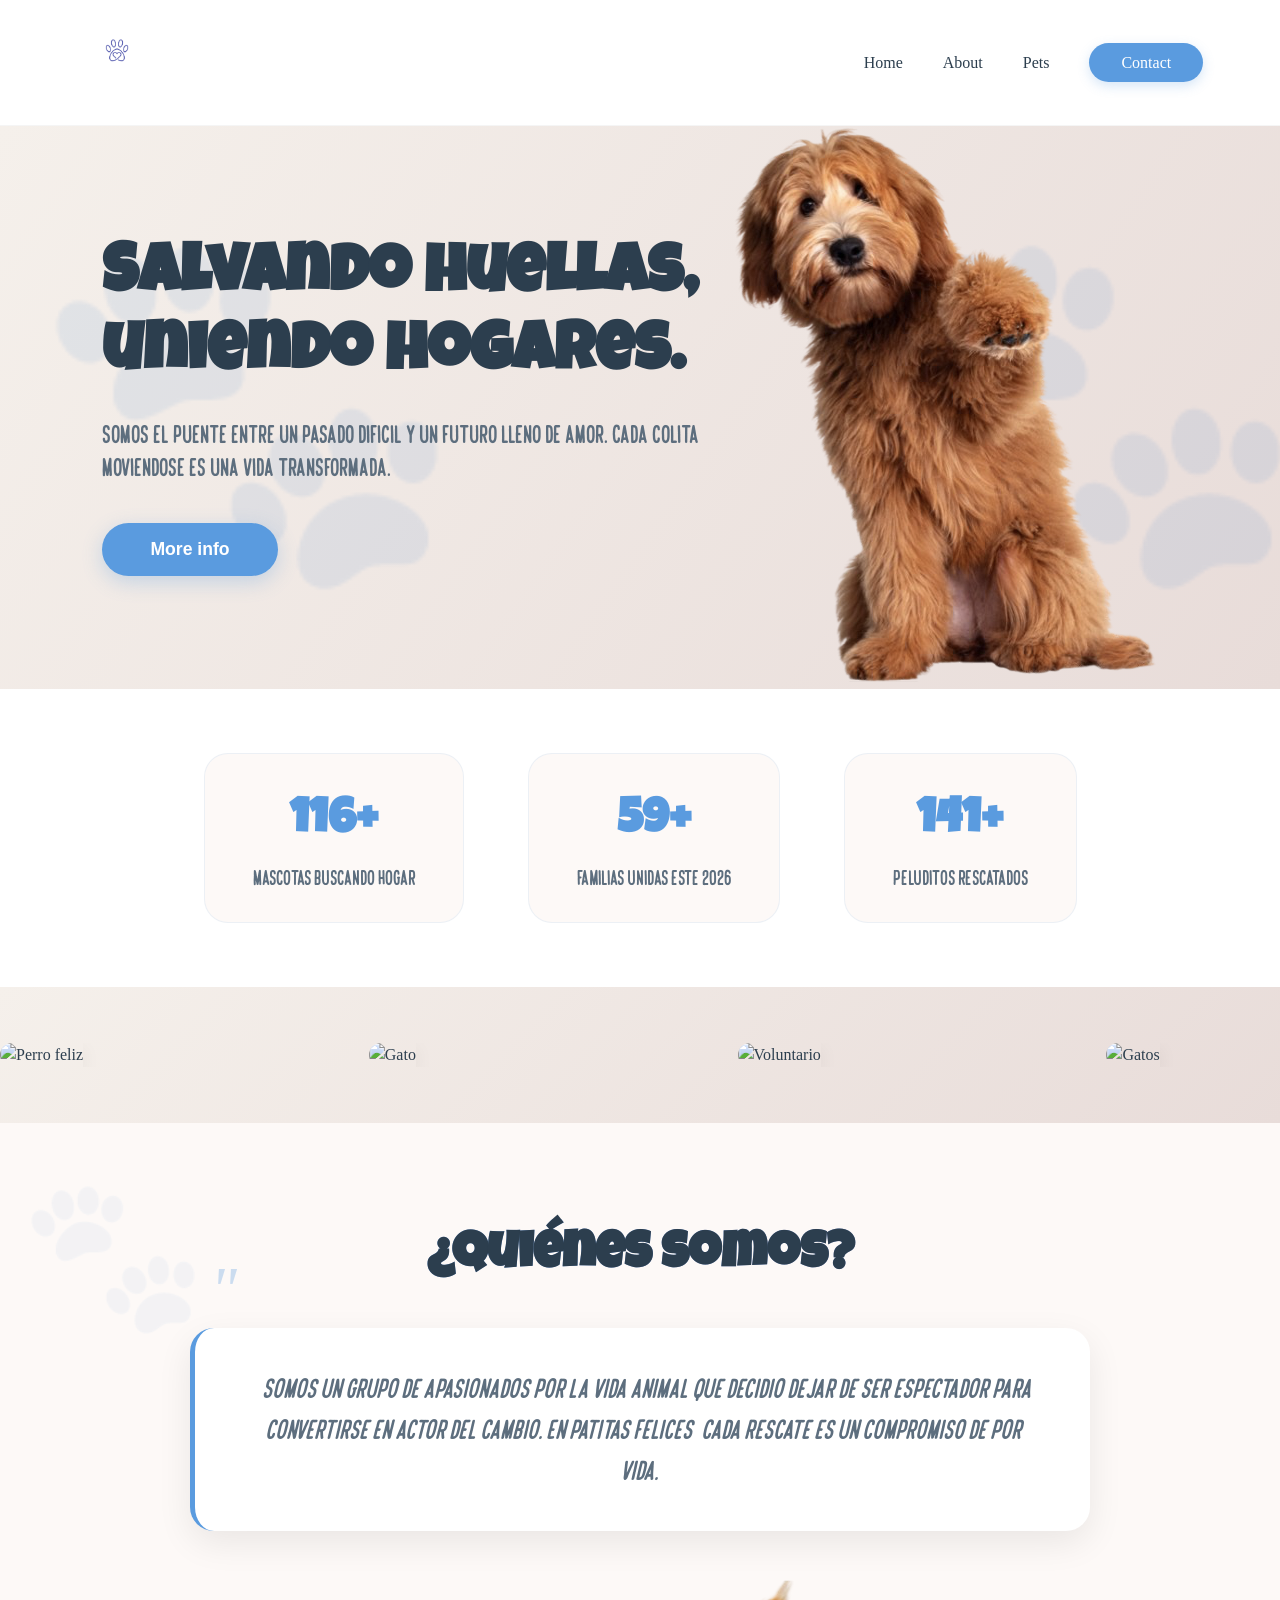
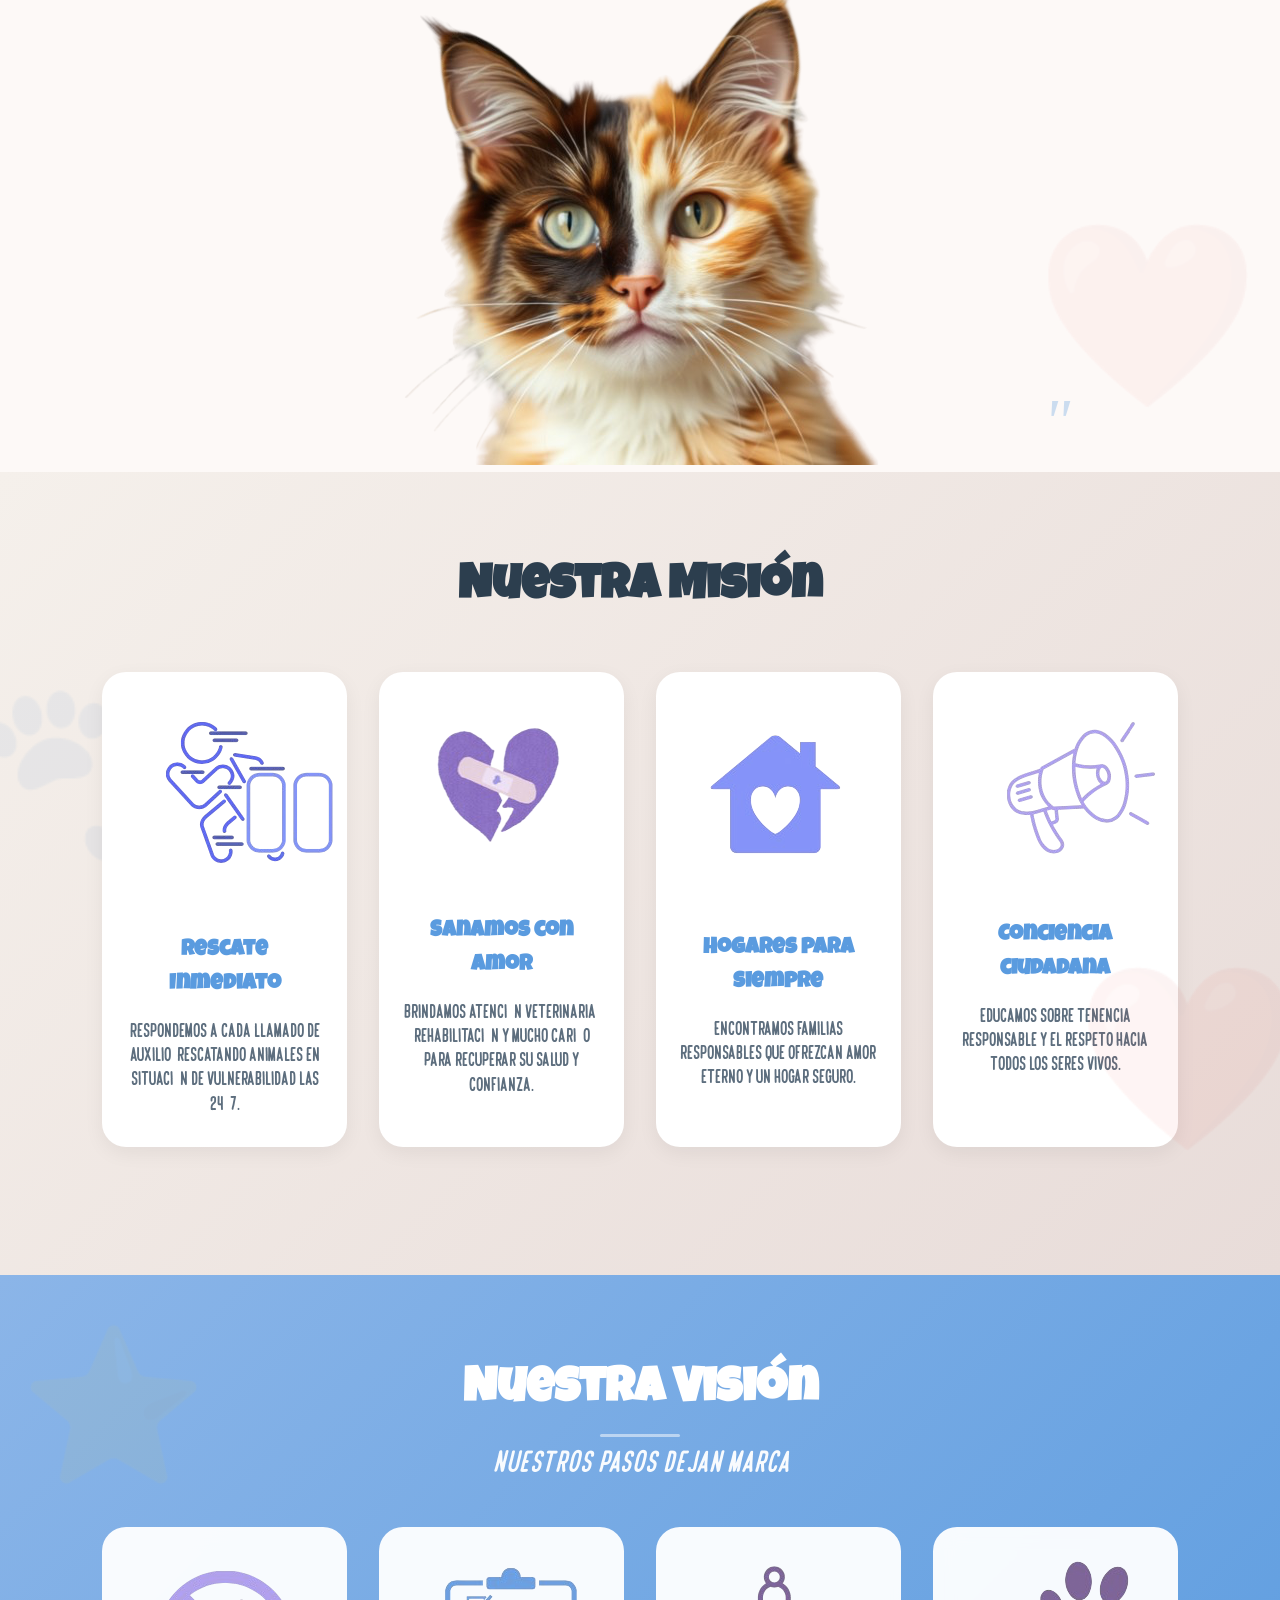
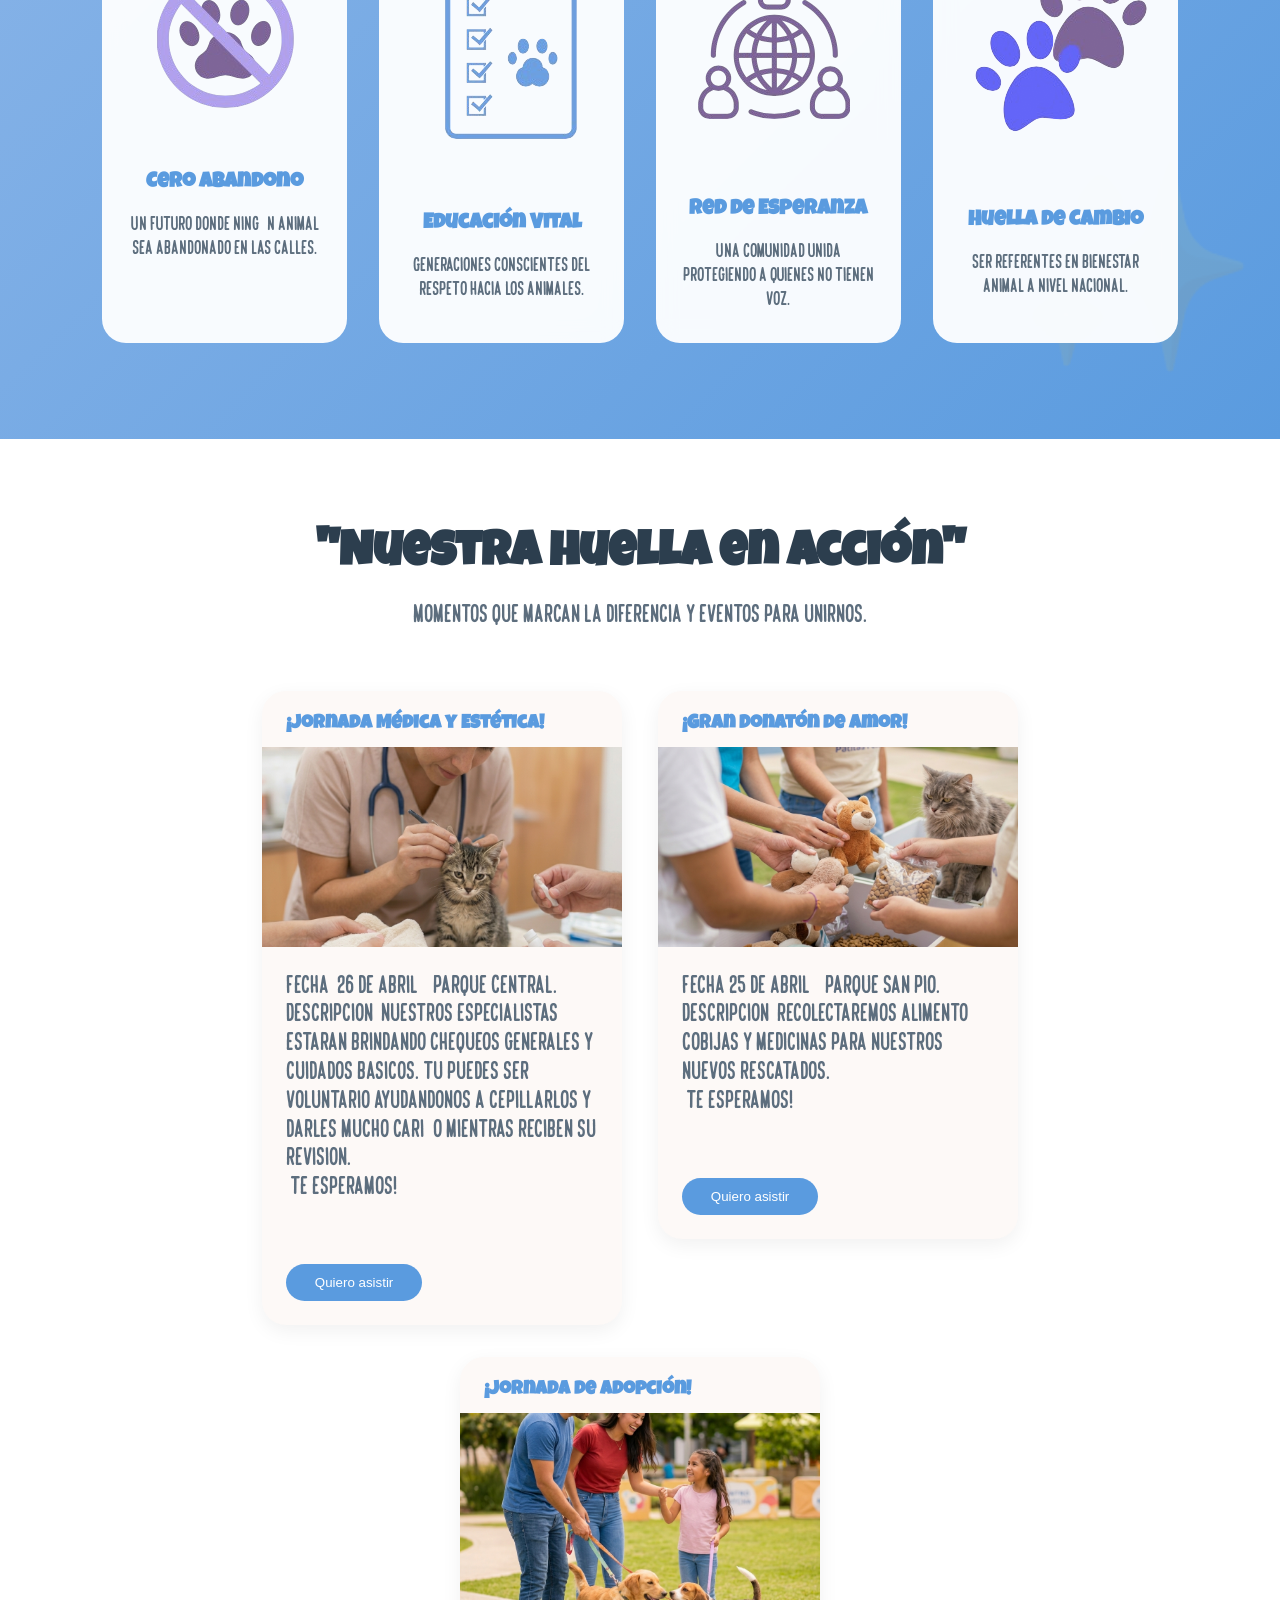
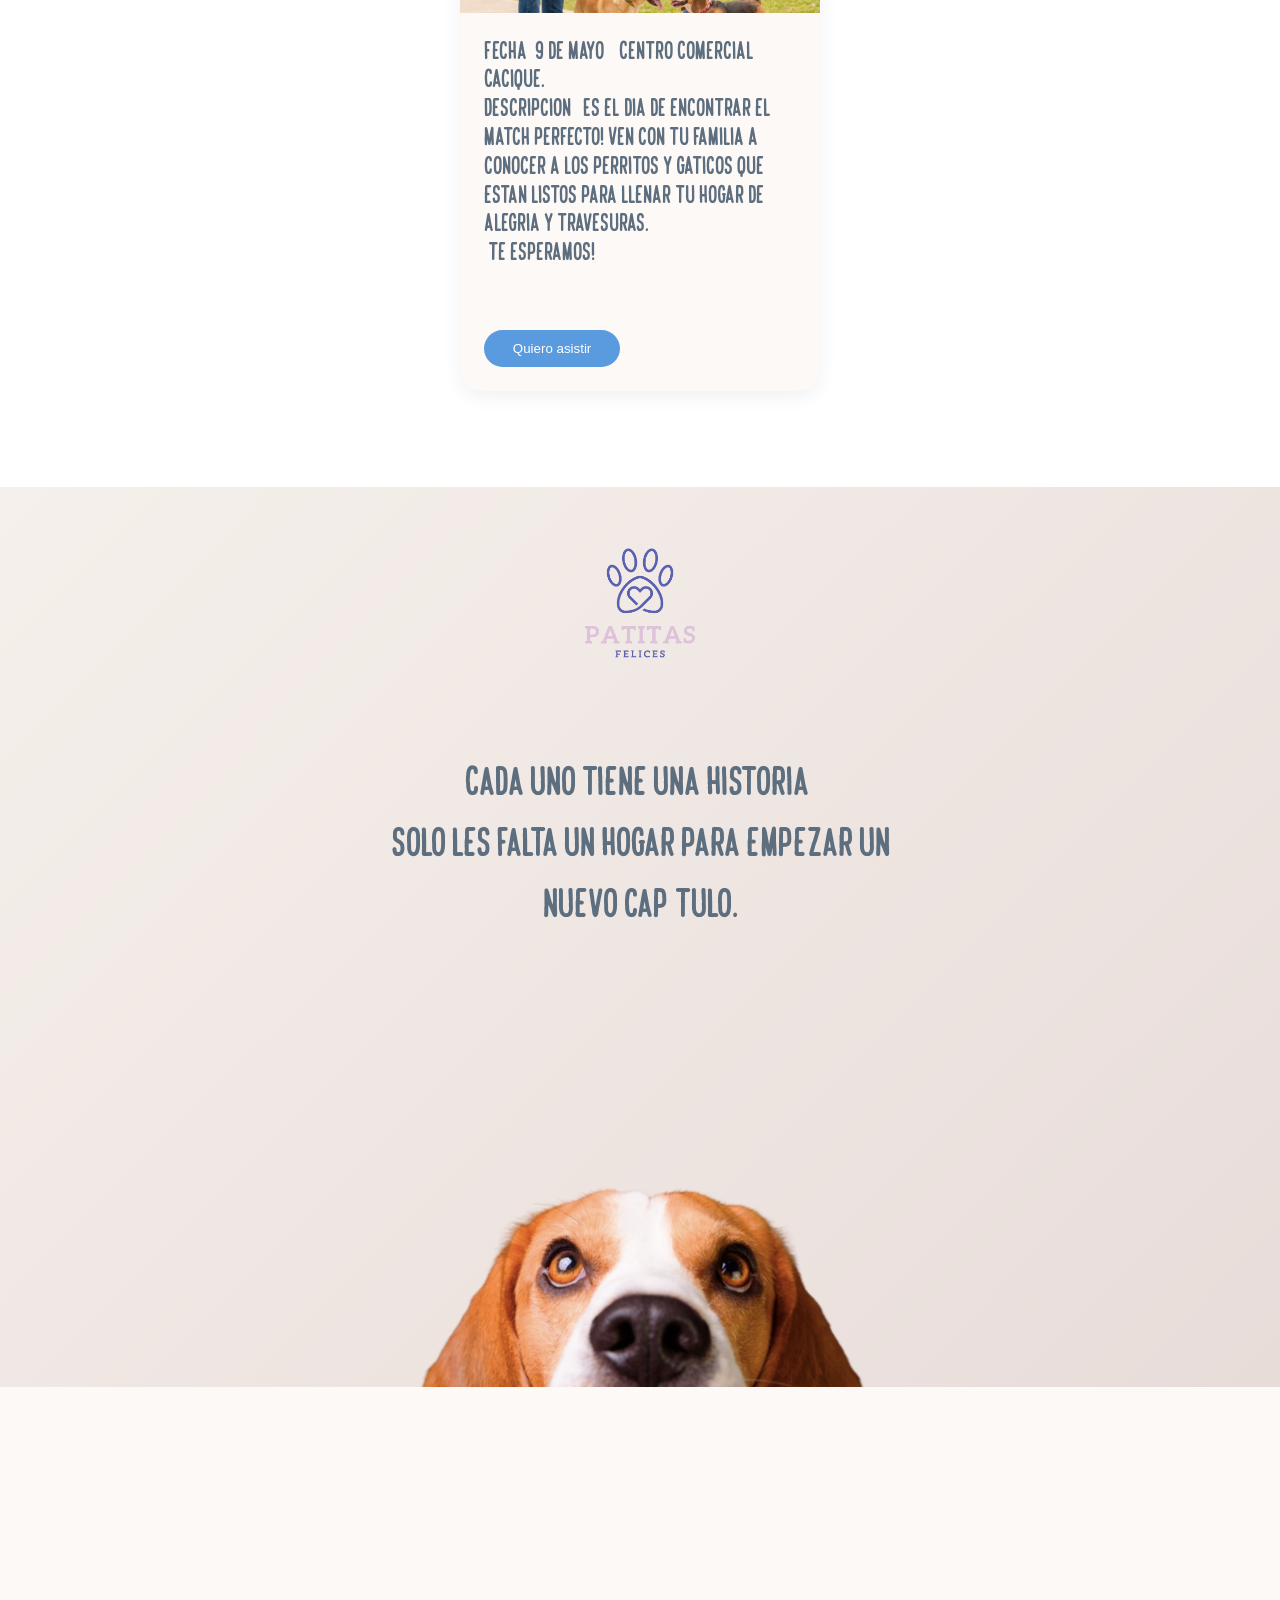
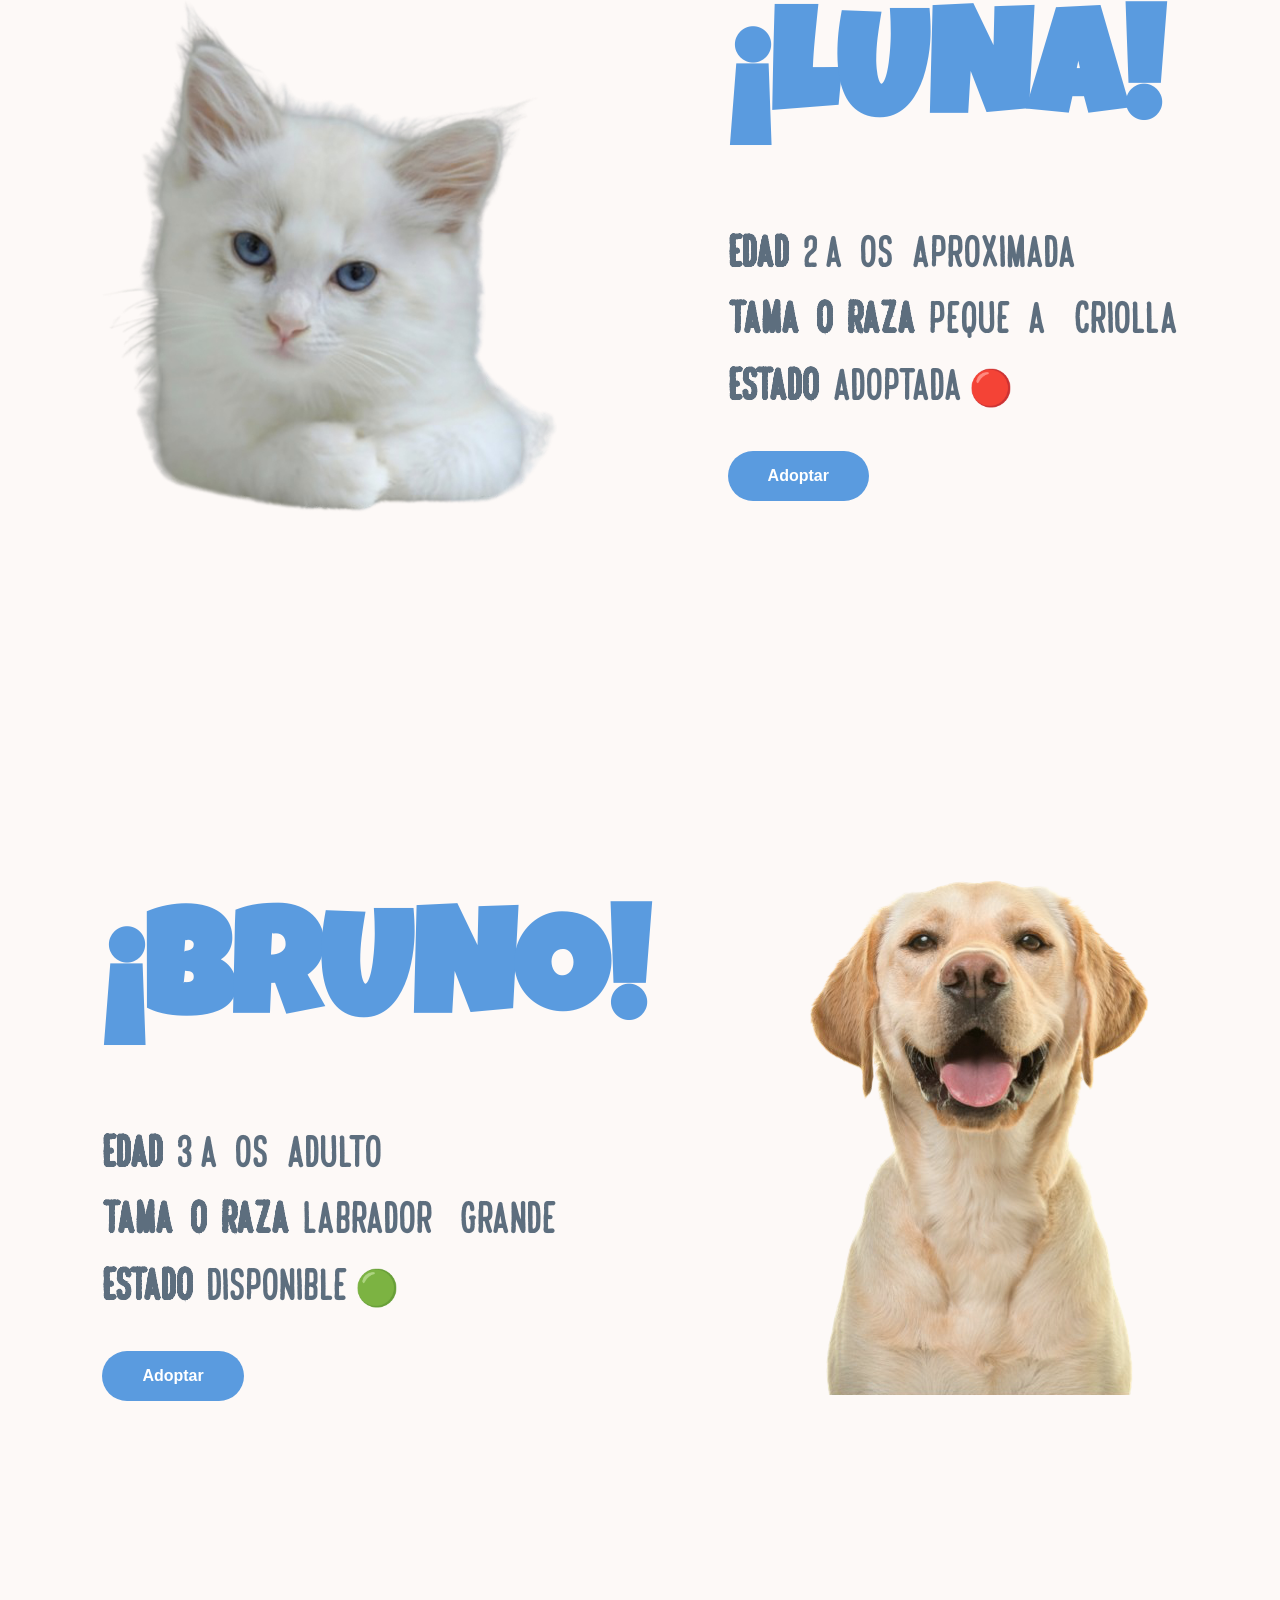
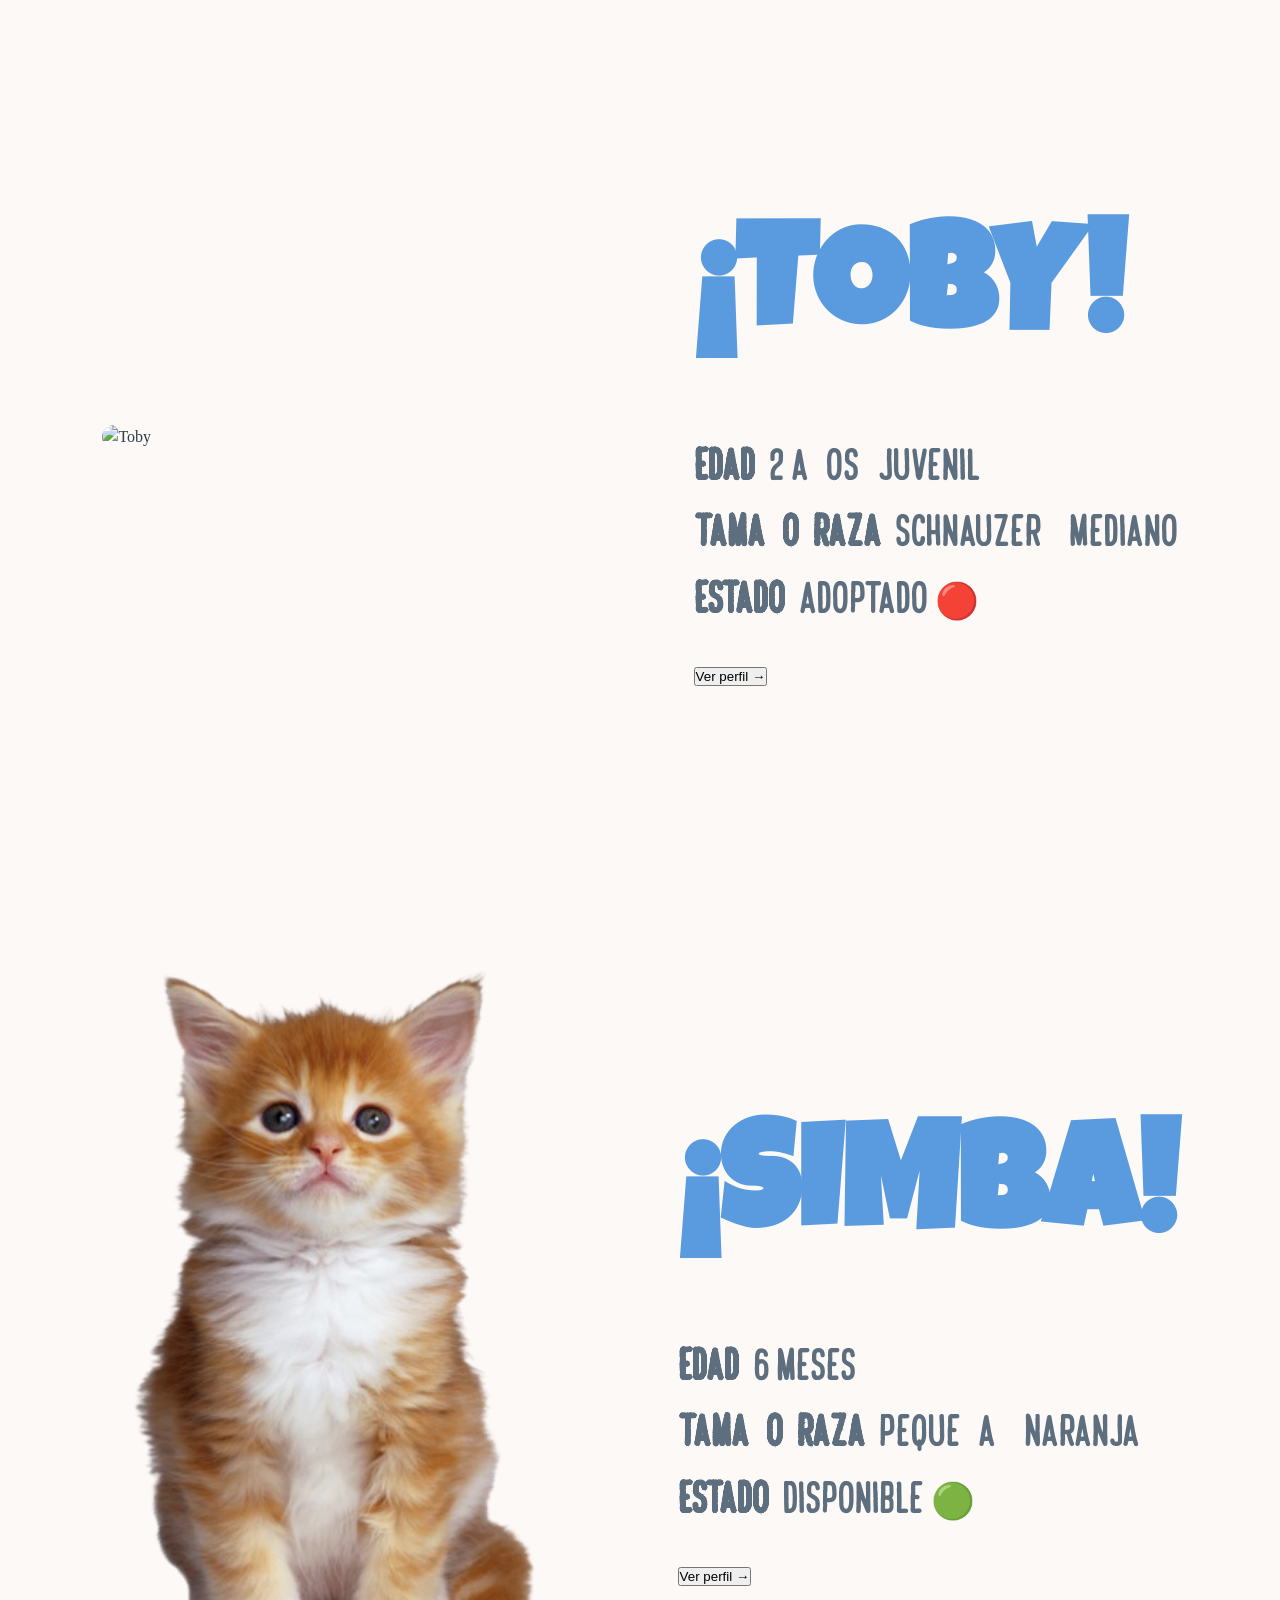
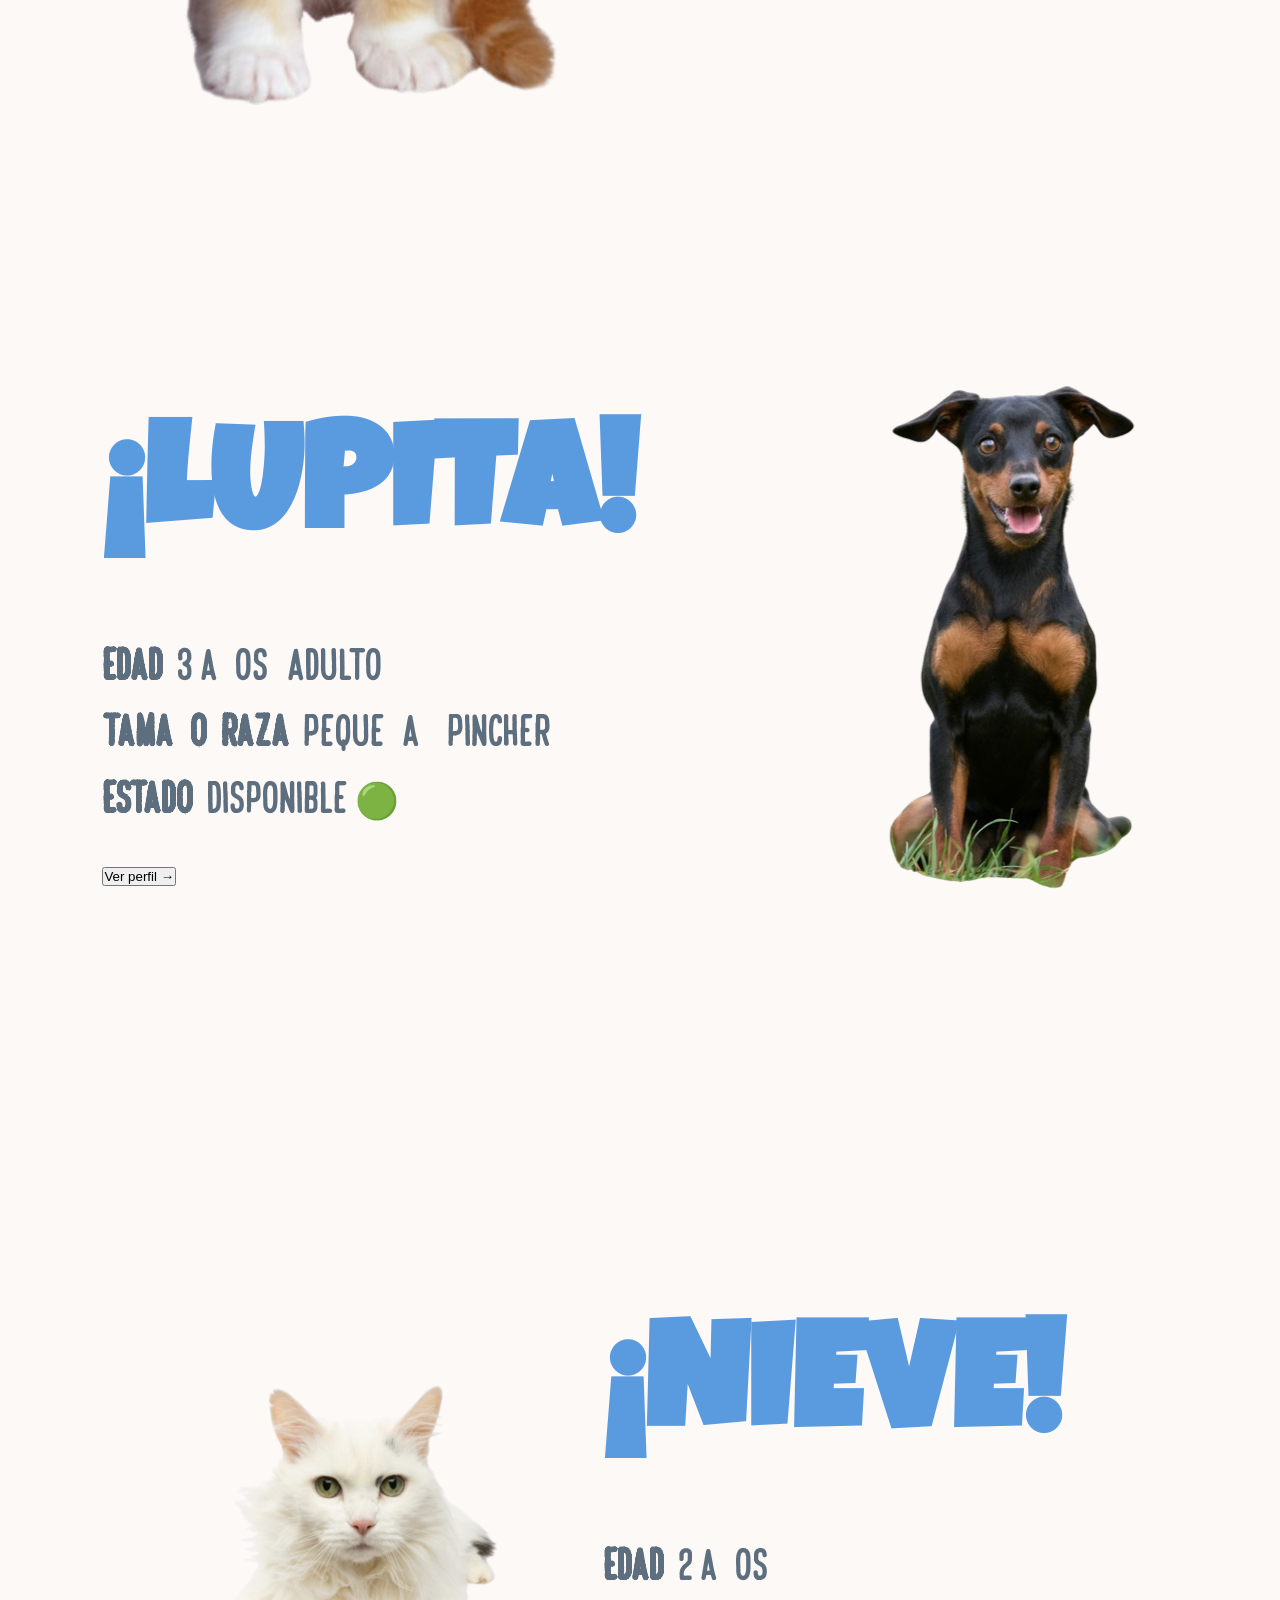
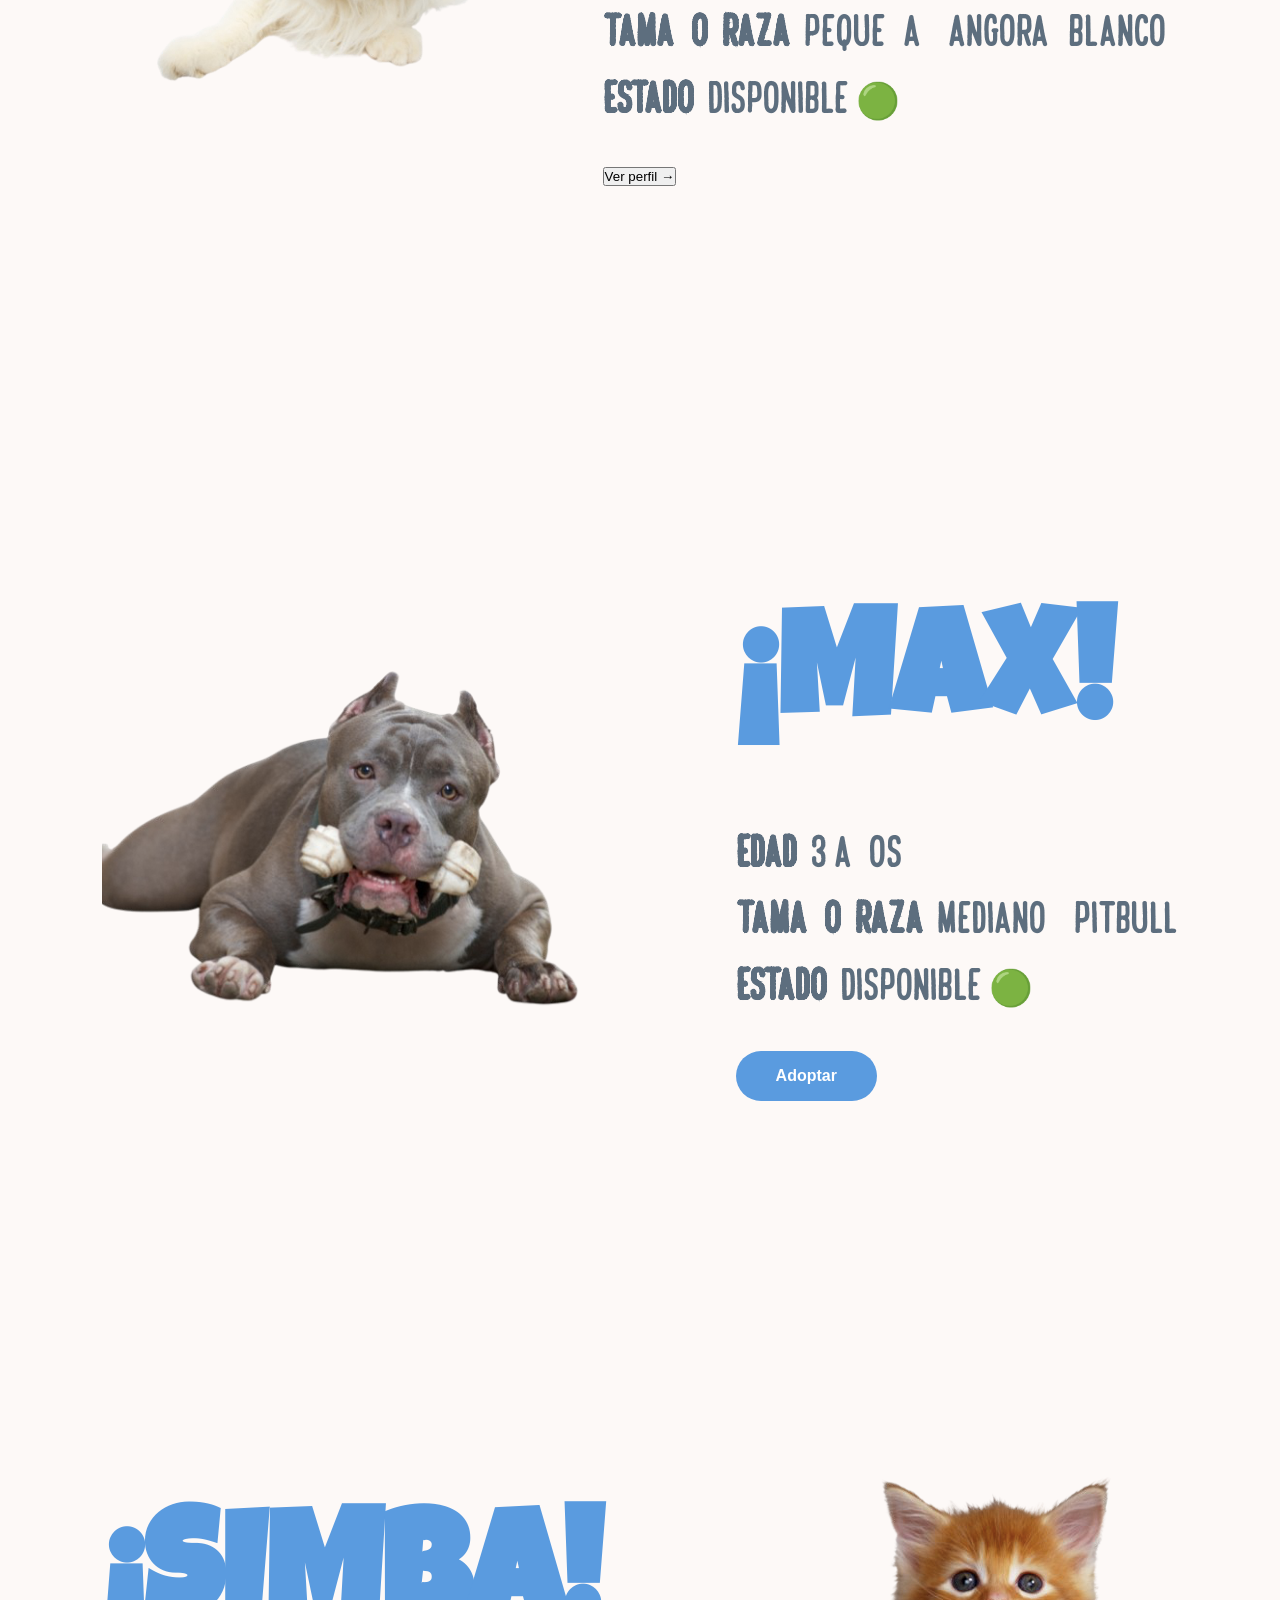
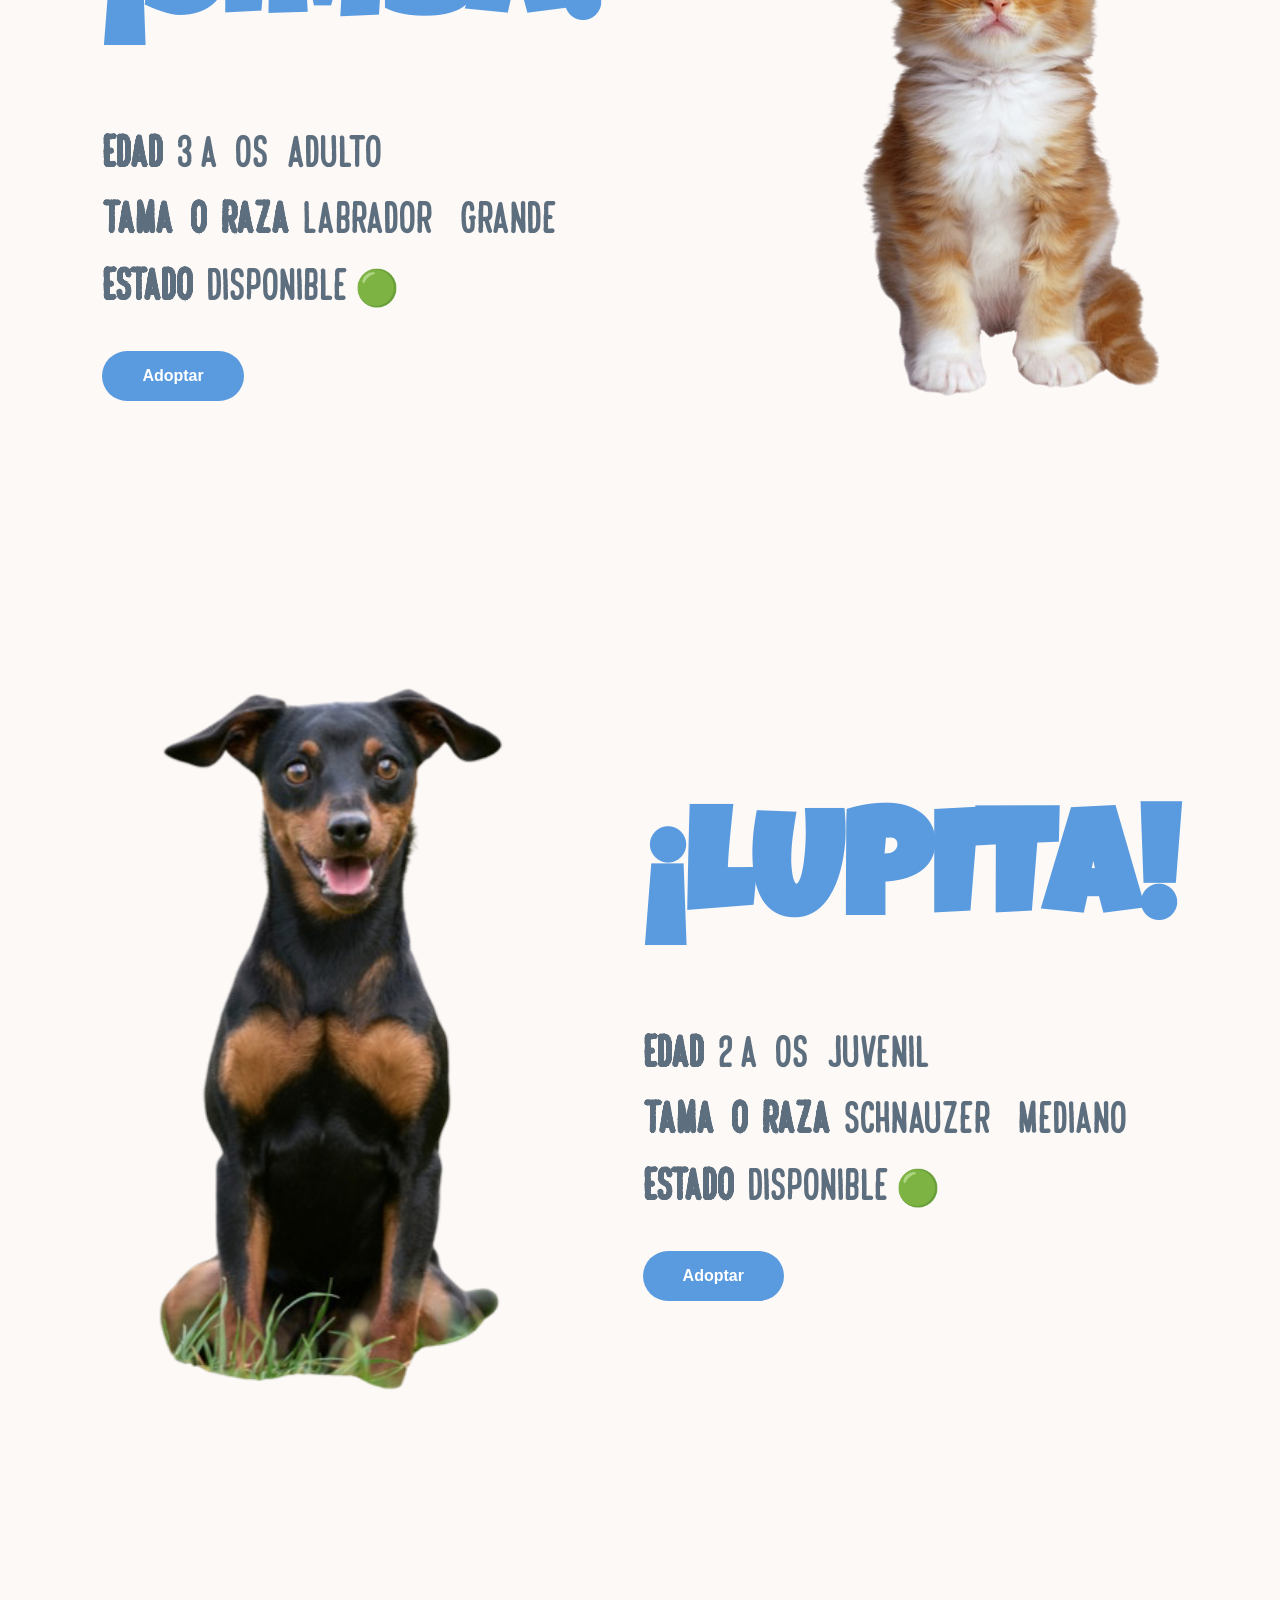
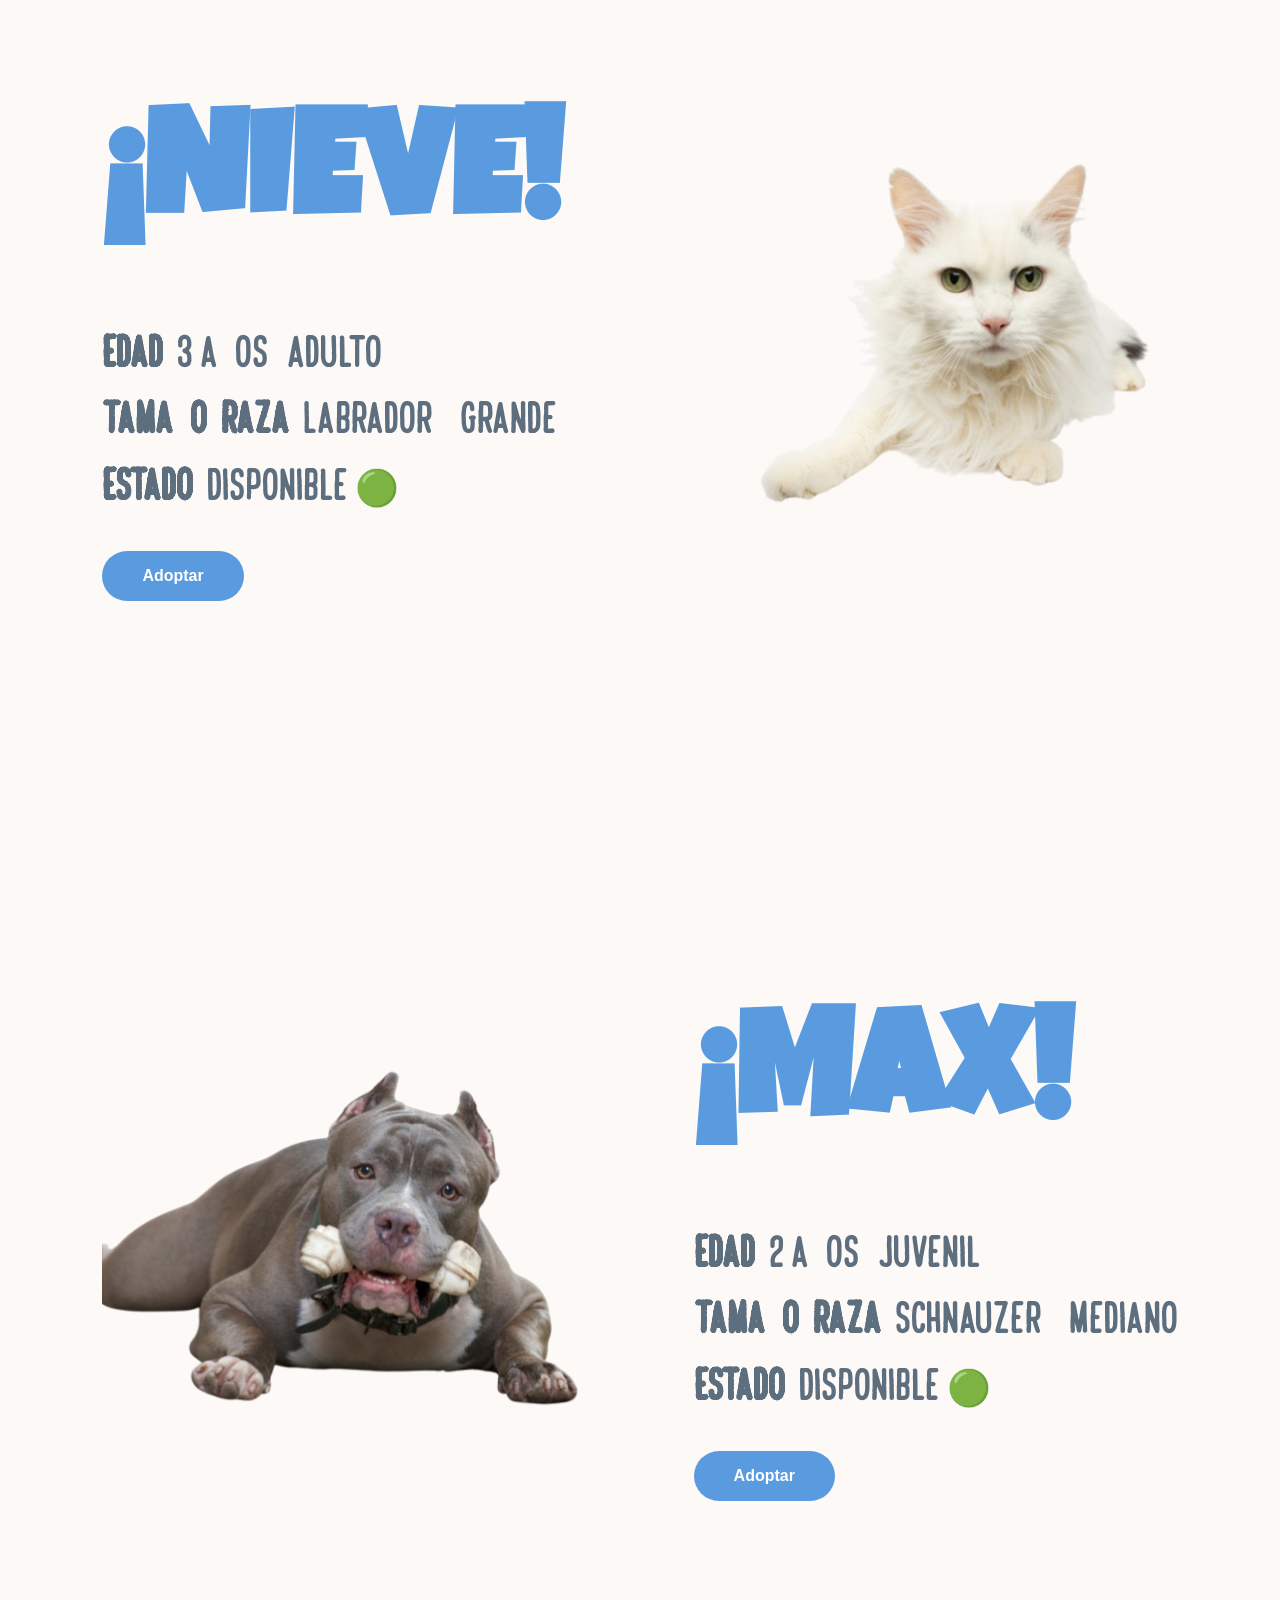
==== index.html @ adef29f5 "Merge branch 'main' into feature" ====
<!DOCTYPE html>
<html lang="es">

<head>
    <meta charset="UTF-8">
    <meta name="viewport" content="width=device-width, initial-scale=1.0">
    <title>Patitas-felices</title>
    <link rel="stylesheet" href="style.css">
</head>

<body>
    <header>
        <div id="contenedor-logo">
            <img src="imagenes/Isotipo.webp" alt="Logo">
        </div>
        <nav>
            <ul>
                <li><a href="#home">Home</a></li>
                <li><a href="#about">About</a></li>
                <li><a href="#catalogo">Pets</a></li>
                <li id="boton-contato"><a href="#contact">Contact</a></li>
            </ul>
        </nav>
    </header>
    <main>
        <section id="home">
            <div>
                <h1>Salvando huellas, uniendo hogares.</h1>
                <p>Somos el puente entre un pasado dificil y un futuro lleno de amor. Cada colita moviendose es una
                    vida transformada.</p>
                <button>More info</button>
            </div>
            <div id="perro-home"><img src="imagenes/img-home.png" alt=""></div>
        </section>
        <section id="estadisticas">
            <div class="contenido-estadisticas">
                <h3>116+</h3>
                <p>Mascotas buscando hogar</p>
            </div>
            <div class="contenido-estadisticas">
                <h3>59+</h3>
                <p>Familias unidas este 2026</p>
            </div>
            <div class="contenido-estadisticas">
                <h3>141+</h3>
                <p>Peluditos rescatados</p>
            </div>
        </section>
        <section id="carrusel-netflix">
            <div class="carrusel-track">

                <div class="carrusel-item">
                    <img src="https://images.unsplash.com/photo-1543466835-00a7907e9de1?w=400&h=300&fit=crop"
                        alt="Perro feliz">
                </div>
                <div class="carrusel-item">
                    <img src="https://images.unsplash.com/photo-1574158622682-e40e69881006?w=400&h=300&fit=crop"
                        alt="Gato">
                </div>
                <div class="carrusel-item">
                    <img src="https://images.unsplash.com/photo-1450778869180-41d0601e046e?w=400&h=300&fit=crop"
                        alt="Voluntario">
                </div>
                <div class="carrusel-item">
                    <img src="https://images.unsplash.com/photo-1517331156700-3c241d2b4d83?w=400&h=300&fit=crop"
                        alt="Gatos">
                </div>
                <div class="carrusel-item">
                    <img src="https://images.unsplash.com/photo-1583511655857-d19b40a7a54e?w=400&h=300&fit=crop"
                        alt="Perro">
                </div>
                <div class="carrusel-item">
                    <img src="https://images.unsplash.com/photo-1537151625747-768eb6cf92b2?w=400&h=300&fit=crop"
                        alt="Evento">
                </div>

                <div class="carrusel-item">
                    <img src="https://images.unsplash.com/photo-1543466835-00a7907e9de1?w=400&h=300&fit=crop"
                        alt="Perro feliz">
                </div>
                <div class="carrusel-item">
                    <img src="https://images.unsplash.com/photo-1574158622682-e40e69881006?w=400&h=300&fit=crop"
                        alt="Gato">
                </div>
                <div class="carrusel-item">
                    <img src="https://images.unsplash.com/photo-1450778869180-41d0601e046e?w=400&h=300&fit=crop"
                        alt="Voluntario">
                </div>
                <div class="carrusel-item">
                    <img src="https://images.unsplash.com/photo-1517331156700-3c241d2b4d83?w=400&h=300&fit=crop"
                        alt="Gatos">
                </div>
                <div class="carrusel-item">
                    <img src="https://images.unsplash.com/photo-1583511655857-d19b40a7a54e?w=400&h=300&fit=crop"
                        alt="Perro">
                </div>
                <div class="carrusel-item">
                    <img src="https://images.unsplash.com/photo-1537151625747-768eb6cf92b2?w=400&h=300&fit=crop"
                        alt="Evento">
                </div>
            </div>
        </section>
        <section id="about">
            <article>
                <h2> ¿Quiénes somos?</h2>
                <p>
                    "Somos un grupo de apasionados por la vida animal que decidio dejar de ser espectador para
                    convertirse en actor del cambio. En Patitas Felices, cada rescate es un compromiso de por vida."
                </p>
                <div id="quienes-somos-container">
                    <img src="imagenes/quienes-somos-gato.png" alt="">
                </div>
            </article>
        </section>
        <section id="Mision">
            <h2> Nuestra Misión </h2>
            <div class="mision-container">
                <article>
                    <div class="mision-icono"><img src="imagenes/rescate-inmediato.png" alt=""></div>
                    <h3>Rescate Inmediato</h3>
                    <p>Respondemos a cada llamado de auxilio, rescatando animales en situación de vulnerabilidad las
                        24/7.</p>
                </article>
                <article>
                    <div class="mision-icono"><img src="imagenes/sanacion-amor.png" alt=""></div>
                    <h3>Sanamos con amor</h3>
                    <p>Brindamos atención veterinaria, rehabilitación y mucho cariño para recuperar su salud y
                        confianza.</p>
                </article>
                <article>
                    <div class="mision-icono"><img src="imagenes/hogar-siempre.png" alt=""></div>
                    <h3>Hogares para siempre</h3>
                    <p>Encontramos familias responsables que ofrezcan amor eterno y un hogar seguro.</p>
                </article>
                <article>
                    <div class="mision-icono"><img src="imagenes/conciencia.png" alt=""></div>
                    <h3>Conciencia ciudadana</h3>
                    <p>Educamos sobre tenencia responsable y el respeto hacia todos los seres vivos.</p>
                </article>
            </div>
        </section>
        <section id="Vision">
            <h2> Nuestra Visión </h2>
            <p class="vision-frase">"Nuestros pasos dejan marca"</p>
            <div class="vision-container">
                <article>
                    <div class="vision-icono"><img src="imagenes/0abandono.png" alt=""></div>
                    <h3>Cero Abandono</h3>
                    <p>Un futuro donde ningún animal sea abandonado en las calles.</p>
                </article>
                <article>
                    <div class="vision-icono"><img src="imagenes/educacion-vital.png" alt=""></div>
                    <h3>Educación Vital</h3>
                    <p>Generaciones conscientes del respeto hacia los animales.</p>
                </article>
                <article>
                    <div class="vision-icono"><img src="imagenes/red-esperanza.png" alt=""></div>
                    <h3>Red de Esperanza</h3>
                    <p>Una comunidad unida protegiendo a quienes no tienen voz.</p>
                </article>
                <article>
                    <div class="vision-icono"><img src="imagenes/huella-cambio.png" alt=""></div>
                    <h3>Huella de Cambio</h3>
                    <p>Ser referentes en bienestar animal a nivel nacional.</p>
                </article>
            </div>
        </section>
        <section id="Eventos">
            <h2>"Nuestra huella en acción"</h2>
            <p>"Momentos que marcan la diferencia y eventos para unirnos."</p>
            <article>
                <h3>¡Jornada Médica y Estética!</h3>
                <img src="imagenes/vacunacion.png" alt="vacunacion">
                <p>Fecha: 26 de Abril - Parque Central. <br> Descripcion: Nuestros especialistas estaran brindando
                    chequeos generales y cuidados basicos. Tu puedes ser voluntario ayudandonos a cepillarlos y darles
                    mucho cariño mientras reciben su revision. <br>¡Te esperamos!</p>
                <button>Quiero asistir</button>
            </article>
            <article>
                <h3>¡Gran Donatón de Amor!</h3>
                <img src="imagenes/donaton.png" alt="Donacion">
                <p>Fecha:25 de Abril - Parque San Pio. <br> Descripcion: Recolectaremos alimento, cobijas y medicinas
                    para nuestros nuevos rescatados. <br>¡Te esperamos!</p>
                <button>Quiero asistir</button>
            </article>
            <article>
                <h3>¡Jornada de Adopción!</h3>
                <img src="imagenes/jornada-adopcion.png" alt="adopcion">
                <p>Fecha: 9 de Mayo - Centro Comercial Cacique. <br> Descripcion: ¡Es el dia de encontrar el match
                    perfecto! Ven con tu familia a conocer a los perritos y gaticos que estan listos para llenar tu
                    hogar de alegria y travesuras. <br>¡Te esperamos!</p>
                <button>Quiero asistir</button>
            </article>
        </section>

        <section id="catalogo">

<article id="portada">
    <div class="portada-contenido">
        <div class="portada-logo">
            <img src="imagenes/Logotipo.webp" alt="Patitas Felices Logo">
        </div>
        <p class="portada-frase">
            Cada uno tiene una historia,<br>
            solo les falta un hogar para empezar un nuevo capítulo.
        </p>
    </div>
    <div class="portada-imagen">
        <img src="imagenes/catalogo-perro-principal.png" alt="Perro feliz">
    </div>
</article>
            <article>
                <div>
                    <img src="imagenes/luna.png"
                        alt="Luna">
                </div>
                <div>
                    <h2>¡LUNA!</h2>
                    <p>
                        <strong>Edad:</strong> 2 años (Aproximada)<br>
                        <strong>Tamaño/Raza:</strong> Pequeña / Criolla<br>
                        <strong>Estado:</strong> Adoptada 🔴
                    </p>
                    <button class="btn-adoptar">Adoptar</button>
                </div>

            </article>
            <article>
                <div>
                    <h2>¡BRUNO!</h2>
                    <p>
                        <strong>Edad:</strong> 3 años (Adulto)<br>
                        <strong>Tamaño/Raza:</strong> Labrador - Grande<br>
                        <strong>Estado:</strong> Disponible 🟢
                    </p>
                    <button class="btn-adoptar">Adoptar</button>    
                </div>
                <div>
                    <img src="imagenes/bruno.png"
                        alt="Bruno">
                </div>
            </article>
            <article>
                <div>
                    <img src="imagenes/toby.png"
                        alt="Toby">
                </div>
                <div>
                    <h2>¡TOBY!</h2>
                    <p>
                        <strong>Edad:</strong> 2 años (Juvenil)<br>
                        <strong>Tamaño/Raza:</strong> Schnauzer - Mediano<br>
                        <strong>Estado:</strong> Adoptado 🔴
                    </p>
                    <button class="btn-ver-mas">Ver perfil →</button>
                </div>
            </article>
            <article>
                <div>
                    <img src="imagenes/simba.png"
                        alt="Simba">
                </div>
                <div>
                    <h2>¡SIMBA!</h2>
                    <p>
                        <strong>Edad:</strong> 6 meses <br>
                        <strong>Tamaño/Raza:</strong> Pequeña / Naranja<br>
                        <strong>Estado:</strong> Disponible 🟢
                    </p>
                    <button class="btn-ver-mas">Ver perfil →</button>
                </div>

            </article>
            <article>
                <div>
                    <h2>¡LUPITA!</h2>
                    <p>
                        <strong>Edad:</strong> 3 años (Adulto)<br>
                        <strong>Tamaño/Raza:</strong> Pequeña - Pincher<br>
                        <strong>Estado:</strong> Disponible 🟢
                    </p>
                    <button class="btn-ver-mas">Ver perfil →</button>
                </div>
                <div>
                    <img src="imagenes/lupita.png"
                        alt="lupita">
                </div>
            </article>
            <article>
                <div>
                    <img src="imagenes/nieve.png"
                        alt="Nieve">
                </div>
                <div>
                    <h2>¡NIEVE!</h2>
                    <p>
                        <strong>Edad:</strong> 2 años <br>
                        <strong>Tamaño/Raza:</strong> Pequeña - Angora (blanco)<br>
                        <strong>Estado:</strong> Disponible 🟢
                    </p>
                    <button class="btn-ver-mas">Ver perfil →</button>
                </div>
            </article>
            <article>
                <div>
                    <img src="imagenes/max.png"
                        alt="max">
                </div>
                <div>
                    <h2>¡MAX!</h2>
                    <p>
                        <strong>Edad:</strong> 3 años <br>
                        <strong>Tamaño/Raza:</strong> Mediano / Pitbull<br>
                        <strong>Estado:</strong> Disponible 🟢
                    </p>
                    <button class="btn-adoptar">Adoptar</button>    
                </div>
            </article>
            <article>
                <div>
                    <h2>¡SIMBA!</h2>
                    <p>
                        <strong>Edad:</strong> 3 años (Adulto)<br>
                        <strong>Tamaño/Raza:</strong> Labrador - Grande<br>
                        <strong>Estado:</strong> Disponible 🟢
                    </p>
                    <button class="btn-adoptar">Adoptar</button>    
                </div>
                <div>
                    <img src="imagenes/simba.png"
                        alt="Bruno">
                </div>
            </article>
            <article>
                <div>
                    <img src="imagenes/lupita.png"
                        alt="Toby">
                </div>
                <div>
                    <h2>¡LUPITA!</h2>
                    <p>
                        <strong>Edad:</strong> 2 años (Juvenil)<br>
                        <strong>Tamaño/Raza:</strong> Schnauzer - Mediano<br>
                        <strong>Estado:</strong> Disponible 🟢
                    </p>
                    <button class="btn-adoptar">Adoptar</button>    
                </div>
            </article>
            <article>
                <div>
                    <h2>¡NIEVE!</h2>
                    <p>
                        <strong>Edad:</strong> 3 años (Adulto)<br>
                        <strong>Tamaño/Raza:</strong> Labrador - Grande<br>
                        <strong>Estado:</strong> Disponible 🟢
                    </p>
                    <button class="btn-adoptar">Adoptar</button>    
                </div>
                <div>
                    <img src="imagenes/nieve.png"
                        alt="Bruno">
                </div>
            </article>
            <article>
                <div>
                    <img src="imagenes/max.png"
                        alt="Toby">
                </div>
                <div>
                    <h2>¡MAX!</h2>
                    <p>
                        <strong>Edad:</strong> 2 años (Juvenil)<br>
                        <strong>Tamaño/Raza:</strong> Schnauzer - Mediano<br>
                        <strong>Estado:</strong> Disponible 🟢
                    </p>
                    <button class="btn-adoptar">Adoptar</button>    
                </div>
            </article>
            <article>
                <div>
                    <h2>¡MORITA!</h2>
                    <p>
                        <strong>Edad:</strong> 3 años (Adulto)<br>
                        <strong>Tamaño/Raza:</strong> Labrador - Grande<br>
                        <strong>Estado:</strong> Disponible 🟢
                    </p>
                    <button class="btn-adoptar">Adoptar</button>    
                </div>
                <div>
                    <img src="imagenes/morita.png"
                        alt="Bruno">
                </div>

            </article>
            <article>
                <div>
                    <h2>¡MORITA!</h2>
                    <p>
                        <strong>Edad:</strong> 1 año <br>
                        <strong>Tamaño/Raza:</strong> Pequeña - Criolla<br>
                        <strong>Estado:</strong> Disponible 🟢
                    </p>
                    <button class="btn-ver-mas">Ver perfil →</button>
                </div>
                <div>
                    <img src="imagenes/morita.png"
                        alt="Morita">
                </div>
            </article>

        </section>
        <section id="testimonios">
            <article>
                <img src="imagenes/juan-camilo.jpeg" alt="Foto-persona">
                <h4>Juan Camilo Perez</h4>
                <p>"Mucha gente busca cachorros, pero yo decidi darle una oportunidad a un perro adulto. Toby es la
                    calma de mi casa, es super agradecido y educado. ¡Gracias Patitas Felices!" <br>⭐⭐⭐⭐⭐</p>
            </article>

            <article>
                <img src="imagenes/valentina.png" alt="Foto-persona">
                <h4>Valentina Mesa</h4>
                <p>"Adoptar a Simba fue la mejor decision. El proceso fue super claro y el equipo de la fundacion me dio
                    todos los tips para que se adaptara rapido a mi apartamento. ¡Ahora somos inseparables!" <br>⭐⭐⭐⭐
                </p>
            </article>

            <article>
                <img src="imagenes/familia.png" alt="Familia Rodríguez">
                <h4>Familia Rodríguez</h4>
                <p>"Buscabamos una gatita que fuera paciente con nuestros hijos y Luna fue el 'match' perfecto. Ver a
                    los niños aprender sobre responsabilidad y amor animal no tiene precio." <br>⭐⭐⭐⭐⭐
                </p>
            </article>
        </section>
        <section id="contact">
            <article>
                <h2>Contátanos</h2>
                <p>"Dejanos tus datos y nos pondremos en contacto contigo pronto.
                    ¡Cada mensaje es un paso mas hacia un final feliz!"
                </p>
                <input type="text" placeholder="First name">
                <input type="text" placeholder="Last name">
                <input type="email" name="email" id="email" placeholder="Email">
                <div id="check">
                <input type="checkbox" name="" id="checkbox" value="">
                <label for="checkbox">I agree with <span> the terms and conditions</span></label>
                </div>
                <input type="button" value="Send" id="btn-contact">
            </article>
        </section>
    </main>
    <footer id="footer">
        <div class="footer-container">
            <div class="footer-columna">
                <div class="footer-logo">
                    <span class="footer-logo-icon">🐾</span>
                    <h3>Patitas Felices</h3>
                </div>
                <p class="footer-descripcion">
                    Transformando vidas a través del amor y el respeto por los animales.
                    Cada rescate es un compromiso de por vida.
                </p>
                <div class="footer-redes">
                    <a href="#" class="red-social">📘</a>
                    <a href="#" class="red-social">📸</a>
                    <a href="#" class="red-social">🐦</a>
                    <a href="#" class="red-social">📹</a>
                </div>
            </div>

            <div class="footer-columna">
                <h4>Nosotros</h4>
                <ul>
                    <li><a href="#about">Quiénes somos</a></li>
                    <li><a href="#Mision">Nuestra misión</a></li>
                    <li><a href="#Vision">Nuestra visión</a></li>
                    <li><a href="#testimonios">Testimonios</a></li>
                    <li><a href="#contact">Contacto</a></li>
                </ul>
            </div>

            <div class="footer-columna">
                <h4>Adopción responsable</h4>
                <ul>
                    <li><a href="#catalogo">Animales disponibles</a></li>
                    <li><a href="#">Proceso de adopción</a></li>
                    <li><a href="#">Requisitos</a></li>
                    <li><a href="#">Seguimiento post-adopción</a></li>
                    <li><a href="#">Historias de éxito</a></li>
                </ul>
            </div>
            <div class="footer-columna">
                <h4>Cómo ayudar</h4>
                <ul>
                    <li><a href="#">Donaciones</a></li>
                    <li><a href="#">Voluntariado</a></li>
                    <li><a href="#">Apadrinar un animal</a></li>
                    <li><a href="#">Compartir en redes</a></li>
                    <li><a href="#">Eventos solidarios</a></li>
                </ul>
            </div>
        </div>
        <div class="footer-links-adicionales">
            <div class="footer-links-container">
                <a href="#">Preguntas frecuentes</a>
                <span class="separador">|</span>
                <a href="#">Puntos de encuentro</a>
                <span class="separador">|</span>
                <a href="#">Blog animal</a>
                <span class="separador">|</span>
                <a href="#">Denuncias</a>
            </div>
        </div>
        <div class="footer-bottom">
            <div class="footer-bottom-container">
                <p>&copy; 2024 Patitas Felices Fundación Animal. Todos los derechos reservados.</p>
                <p class="footer-dev">Diseñado con ❤️ para los peluditos</p>
            </div>
        </div>
    </footer>
</body>
</html>
---- style.css ----
* {
    margin: 0;
    padding: 0;
    box-sizing: border-box;
}

@font-face {
    font-family: 'MiFuentePersonalizada';
    src: url('fonts/LuckiestGuy.ttf') format('truetype');
    font-weight: normal;
    font-style: normal;
}
@font-face {
    font-family: 'parrafos';
    src: url('fonts/Cafe\ Francoise_D.otf') format('opentype');
    font-weight: normal;
    font-style: normal;
        
}

:root {
    
    --arena: #F5F0EB;
    --cardo: #E8DCD9;
    --cielo: #7B82B8;
    --mar: #5A9BDF;
    --lago: #8BB5E8;
    
    --blanco: #FFFFFF;
    --texto-profundo: #2C3E4E;
    --texto-suave: #5D6E7E;
    --fondo-calido: #FDF9F7;
    --sombra-natural: 0 12px 35px rgba(0, 0, 0, 0.08);
    --sombra-suave: 0 6px 20px rgba(0, 0, 0, 0.06);
    --borde-redondo: 24px;
    --borde-muy-redondo: 40px;
}

body {
    
    background-color: var(--fondo-calido);
    color: var(--texto-profundo);
    line-height: 1.5;
}

header {
    background: rgba(255, 255, 255, 0.96);
    backdrop-filter: blur(12px);
    padding: 1.2rem 6%;
    display: flex;
    justify-content: space-between;
    align-items: center;
    box-shadow: var(--sombra-suave);
    border-bottom: 1px solid rgba(0, 0, 0, 0.04);
}

#contenedor-logo img {
    height: 5em;
    width: 100%;
    transition: transform 0.3s;
    padding: 0;
}


#contenedor-logo img:hover {
    transform: scale(1.05);
}

nav ul {
    display: flex;
    gap: 2.5rem;
    list-style: none;
}

nav ul li a {
    text-decoration: none;
    color: var(--texto-profundo);
    font-weight: 500;
    transition: color 0.3s;
    padding: 0.5rem 0;
    position: relative;
}

nav ul li a::after {
    content: '';
    position: absolute;
    bottom: 0;
    left: 0;
    width: 0;
    height: 2.5px;
    background: var(--mar);
    border-radius: 2px;
    transition: width 0.3s;
}

nav ul li a:hover::after {
    width: 100%;
}

nav ul li a:hover {
    color: var(--mar);
}

#boton-contato a {
    background: var(--mar);
    color: var(--blanco);
    padding: 0.7rem 2rem;
    border-radius: var(--borde-muy-redondo);
    box-shadow: 0 4px 12px rgba(90, 155, 223, 0.25);
}

#boton-contato a::after {
    display: none;
}

#boton-contato a:hover {
    background: var(--cielo);
    transform: translateY(-2px);
}


#home {
    min-height: 25em;
    background: linear-gradient(125deg, var(--arena) 0%, var(--cardo) 100%);
    display: flex;
    align-items: center;
    padding: 0 8%;
    position: relative;
    overflow: hidden;
    justify-content: center;
}

#home::before {
    content: '🐾';
    position: absolute;
    font-size: 350px;
    opacity: 0.08;
    right: -30px;
    pointer-events: none;
}
#home::after{
    content: '🐾';
    position: absolute;
    font-size: 350px;
    left: 30px;
    opacity: 0.08;
}


#home div {
    max-width: 650px;
    position: relative;
    z-index: 2;
    
}

#home h1 {
    font-size: 4.2rem;
    line-height: 1.15;
    margin-bottom: 1.5rem;
    color: var(--texto-profundo);
    font-family: 'MiFuentePersonalizada';
}

#home p {
    font-size: 1.2rem;
    color: var(--texto-suave);
    margin-bottom: 2.5rem;
    line-height: 1.7;
    font-family: 'parrafos';
    
}

#home button {
    background: var(--mar);
    color: var(--blanco);
    border: none;
    padding: 1rem 3rem;
    font-size: 1.1rem;
    font-weight: 600;
    border-radius: var(--borde-muy-redondo);
    cursor: pointer;
    transition: all 0.3s;
    box-shadow: 0 6px 20px rgba(90, 155, 223, 0.3);
}

#home button:hover {
    background: var(--cielo);
    transform: translateY(-3px);
}


#estadisticas {
    display: flex;
    justify-content: center;
    gap: 4rem;
    padding: 4rem 6%;
    background: var(--blanco);
}

.contenido-estadisticas {
    text-align: center;
    padding: 2rem 3rem;
    min-width: 220px;
    transition: all 0.3s;
    border-radius: var(--borde-redondo);
    background: var(--fondo-calido);
    border: 1px solid rgba(90, 155, 223, 0.1);
}

.contenido-estadisticas:hover {
    transform: translateY(-6px);
    box-shadow: var(--sombra-natural);
    border-color: var(--mar);
}

.contenido-estadisticas h3 {
    font-size: 3rem;
    color: var(--mar);
    margin-bottom: 0.5rem;
    font-weight: 700;
    font-family: 'MiFuentePersonalizada';
}

.contenido-estadisticas p {
    color: var(--texto-suave);
    font-weight: 500;
    font-family: 'parrafos';
}


#carrusel-netflix {
    overflow: hidden;
    padding: 3.5rem 0;
    background: linear-gradient(135deg, var(--arena) 0%, var(--cardo) 100%);
    white-space: nowrap;
}

.carrusel-track {
    display: flex;
    gap: 1.8rem;
    animation: scrollInfinito 40s linear infinite;
}

.carrusel-track:hover {
    animation-play-state: running;
}

.carrusel-item {
    flex-shrink: 0;
    width: 340px;
    border-radius: var(--borde-redondo);
    overflow: hidden;
}

.carrusel-item img {
    width: 100%;
    height: 240px;
    object-fit: cover; /* Recortar la imagen */
    box-shadow: var(--sombra-suave);
    transition: all 0.3s;
}

.carrusel-item:hover {
    transform: scale(1.02);
}

@keyframes scrollInfinito {
    0% { transform: translateX(0); }
    100% { transform: translateX(-50%); }
}


#about {
    padding: 0 8%;
    background-image: url('imagenes/fondopatitas.png');
    background-size: cover;
    background-attachment: fixed;
    position: relative;
    overflow: hidden;
}

#quienes-somos-container {
    position: relative;
    z-index: 2;
}

#about::before {
    content: '❤️';
    position: absolute;
    font-size: 180px;
    opacity: 0.04;
    right: 20px;
    bottom: 20px;
}

#about::after {
    content: '🐾';
    position: absolute;
    font-size: 150px;
    opacity: 0.04;
    left: 20px;
    top: 20px;
}

#about article {
    max-width: 900px;
    margin: 0 auto;
    text-align: center;
    position: relative;
    z-index: 2;
}

#about h2 {
    font-size: 3.2rem;
    margin-top: 6rem;
    margin-bottom: 2rem;
    background: linear-gradient(135deg, var(--mar) 0%, var(--cielo) 100%);
    background-clip: text;
    -webkit-background-clip: text;
    font-family: 'MiFuentePersonalizada';
}

#about p {
    font-size: 1.35rem;
    color: var(--texto-suave);
    line-height: 1.9;
    margin-bottom: 2.5rem;
    font-style: italic;
    background: var(--blanco);
    padding: 2.5rem 3rem;
    border-radius: var(--borde-redondo);
    box-shadow: var(--sombra-natural);
    border-left: 5px solid var(--mar);
    font-family: 'parrafos';
}

#about p::before {
    content: '"';
    font-size: 4rem;
    color: var(--mar);
    opacity: 0.3;
    position: absolute;
    left: 20px;
    top: 10px;
    font-family: serif;
}

#about p::after {
    content: '"';
    font-size: 4rem;
    color: var(--mar);
    opacity: 0.3;
    position: absolute;
    right: 20px;
    bottom: -10px;
    font-family: serif;
}

#Mision {
    padding: 5rem 8%;
    background: linear-gradient(135deg, var(--arena) 0%, var(--cardo) 100%);
    text-align: center;
    position: relative;
    overflow: hidden;
}

#Mision::before {
    content: '🐾';
    position: absolute;
    font-size: 200px;
    opacity: 0.05;
    left: -30px;
    top: 20%;
}

#Mision::after {
    content: '❤️';
    position: absolute;
    font-size: 180px;
    opacity: 0.05;
    right: -20px;
    bottom: 10%;
}

#Mision h2 {
    font-size: 3rem;
    margin-bottom: 3rem;
    color: var(--texto-profundo);
    position: relative;
    display: inline-block;
    font-family: 'MiFuentePersonalizada';
}

#Mision h2::before {
    content: '';
    position: absolute;
    bottom: -10px;
    left: 50%;
    transform: translateX(-50%);
    width: 80px;
    height: 3px;
    border-radius: 3px;
}

.mision-container {
    display: grid;
    grid-template-columns: repeat(4, 1fr);
    gap: 2rem;
    margin-bottom: 3rem;
}

#Mision article {
    background: var(--blanco);
    padding: 2rem 1.5rem;
    border-radius: var(--borde-redondo);
    transition: all 0.4s;
    box-shadow: var(--sombra-suave);
    text-align: center;
    position: relative;
    overflow: hidden;
    cursor: pointer;
}

#Mision article::before {
    content: '';
    position: absolute;
    top: 0;
    left: 0;
    width: 100%;
    height: 4px;
    background: linear-gradient(90deg, var(--mar), var(--cielo));
    transform: scaleX(0);
    transition: transform 0.4s;
}

#Mision article:hover::before {
    transform: scaleX(1);
}

#Mision article:hover {
    transform: translateY(-12px);
    box-shadow: var(--sombra-natural);
}

.mision-icono {
    font-size: 3.5rem;
    margin-bottom: 1.2rem;
    transition: transform 0.3s;
}

#Mision article:hover .mision-icono {
    transform: scale(1.1);
}

#Mision article h3 {
    font-size: 1.4rem;
    color: var(--mar);
    margin-bottom: 1rem;
    font-weight: 700;
    font-family: 'MiFuentePersonalizada';
}

#Mision article p {
    font-size: 0.95rem;
    color: var(--texto-suave);
    line-height: 1.6;
    font-family: 'parrafos';
}

#Vision {
    padding: 5rem 8%;
    background: linear-gradient(135deg, var(--lago) 0%, var(--mar) 100%);
    text-align: center;
    position: relative;
    overflow: hidden;
}

#Vision::before {
    content: '✨';
    position: absolute;
    font-size: 200px;
    opacity: 0.08;
    right: 20px;
    bottom: 20px;
    pointer-events: none;
}

#Vision::after {
    content: '⭐';
    position: absolute;
    font-size: 150px;
    opacity: 0.06;
    left: 20px;
    top: 20px;
    pointer-events: none;
}

#Vision h2 {
    font-size: 3rem;
    margin-bottom: 1rem;
    color: var(--blanco);
    font-family: 'MiFuentePersonalizada';
    position: relative;
    display: inline-block;
}

#Vision h2::before {
    content: '';
    position: absolute;
    bottom: -10px;
    left: 50%;
    transform: translateX(-50%);
    width: 80px;
    height: 3px;
    background: var(--blanco);
    border-radius: 3px;
    opacity: 0.5;
}


.vision-frase {
    font-size: 1.5rem;
    color: rgba(255, 255, 255, 0.95);
    margin-bottom: 3rem;
    font-style: italic;
    font-family: 'parrafos';
    letter-spacing: 1px;
}

.vision-container {
    display: grid;
    grid-template-columns: repeat(4, 1fr);
    gap: 2rem;
    margin-bottom: 1rem;
}

#Vision article {
    background: rgba(255, 255, 255, 0.95);
    padding: 2rem 1.5rem;
    border-radius: var(--borde-redondo);
    transition: all 0.4s;
    text-align: center;
    backdrop-filter: blur(10px);
    cursor: pointer;
    position: relative;
    overflow: hidden;
}

#Vision article::before {
    content: '';
    position: absolute;
    top: 0;
    left: 0;
    width: 100%;
    height: 4px;
    background: linear-gradient(90deg, var(--blanco), var(--arena));
    transform: scaleX(0);
    transition: transform 0.4s;
}

#Vision article:hover::before {
    transform: scaleX(1);
}

#Vision article:hover {
    transform: translateY(-10px);
    box-shadow: var(--sombra-natural);
}

.vision-icono {
    font-size: 3.2rem;
    margin-bottom: 1rem;
    transition: transform 0.3s;
}

#Vision article:hover .vision-icono {
    transform: scale(1.1);
}

#Vision article h3 {
    font-size: 1.3rem;
    color: var(--mar);
    margin-bottom: 0.8rem;
    font-weight: 700;
    font-family: 'MiFuentePersonalizada';
}

#Vision article p {
    font-size: 0.95rem;
    color: var(--texto-suave);
    line-height: 1.6;
    font-family: 'parrafos';
}

@media (max-width: 1200px) {
    .vision-container {
        grid-template-columns: repeat(2, 1fr);
        gap: 1.8rem;
    }
}

@media (max-width: 768px) {
    #Vision {
        padding: 3rem 5%;
    }
    
    #Vision h2 {
        font-size: 2.2rem;
    }
    
    .vision-frase {
        font-size: 1.2rem;
        margin-bottom: 2rem;
    }
    
    .vision-container {
        grid-template-columns: 1fr;
        gap: 1.5rem;
    }
    
    #Vision article {
        padding: 1.5rem;
    }
    
    .vision-icono {
        font-size: 2.5rem;
    }
    
    #Vision article h3 {
        font-size: 1.2rem;
    }
}

@media (max-width: 480px) {
    .vision-frase {
        font-size: 1rem;
    }
}

#Eventos {
    padding: 5rem 8%;
    background: var(--blanco);
    text-align: center;
}

#Eventos h2 {
    font-size: 3rem;
    margin-bottom: 0.5rem;
    font-family: 'MiFuentePersonalizada';
}

#Eventos p {
    font-size: 1.2rem;
    color: var(--texto-suave);
    margin-bottom: 3rem;
    font-family: 'parrafos';
}

#Eventos article {
    display: inline-block;
    width: 360px;
    margin: 1rem;
    background: var(--fondo-calido);
    border-radius: var(--borde-redondo);
    overflow: hidden;
    text-align: left;
    transition: all 0.3s;
    box-shadow: var(--sombra-suave);
    vertical-align: top;
}

#Eventos article:hover {
    transform: translateY(-8px);
    box-shadow: var(--sombra-natural);
}

#Eventos article h3 {
    padding: 1.2rem 1.5rem 0.5rem;
    color: var(--mar);
    font-family: 'MiFuentePersonalizada';
}

#Eventos article img {
    width: 100%;
    height: 200px;
    object-fit: cover;
}

#Eventos article p {
    padding: 1rem 1.5rem;
    color: var(--texto-suave);
    font-family: 'parrafos';
}

#Eventos article button {
    margin: 0 1.5rem 1.5rem;
    padding: 0.7rem 1.8rem;
    background: var(--mar);
    color: var(--blanco);
    border: none;
    border-radius: var(--borde-muy-redondo);
    cursor: pointer;
    transition: all 0.3s;
}

#Eventos article button:hover {
    background: var(--cielo);
}


#catalogo {
    display: flex;
    flex-direction: column;
}

#catalogo article {
    min-height: 100vh;
    display: flex;
    align-items: center;
    justify-content: space-between;
    padding: 0 8%;
    gap: 5rem;
    transition: all 0.3s;
}

#portada {
    background: linear-gradient(135deg, var(--arena) 0%, var(--cardo) 100%);
    min-height: 100vh;
    display: flex;
    flex-direction: column;
    align-items: center;
    justify-content: flex-start;
    padding: 4rem 8%;
    text-align: center;
    border: none;
    outline: none;
}

.portada-contenido {
    max-width: 700px;
    height: 10%;
    border: none;
    outline: none;
}

.portada-logo {
    margin-bottom: 1.5rem;
    border: none;
}

.portada-logo img {
    width: 15em !important;
    min-width: 40px !important;
    height: auto !important;
    display: flex;
    margin: 0 auto;
    border: none !important;
    outline: none !important;
    box-shadow: none !important;
    border-radius: 0 !important;
    transition: none !important;
    animation: none !important;
}

.portada-frase {
    font-size: 2rem !important;
    line-height: 1.4;
    color: var(--texto-profundo);
    font-family: 'MiFuentePersonalizada';
    text-align: center;
    margin: 0 !important;
    border: none;
    outline: none;
}

.portada-imagen {
    display: flex;
    justify-content: center !important;
    align-items: center;
    width: 100%;
    margin-top: 1rem;
    border: none;
    outline: none;
}

#portada .portada-imagen img {
    height: 20vw !important;
    min-width: 150px !important;
    min-height: 150px !important;
    display: flex;
    border: none !important;
    outline: none !important;
    box-shadow: none !important;
    border-radius: 0 !important;
    transition: none !important;
    animation: none !important;
    transform: none !important;
}

@media (max-width: 1024px) {
    .portada-frase {
        font-size: clamp(1.1rem, 3.5vw, 1.8rem);
    }
    
    .portada-logo img {
        width: 5.5vw !important;
        min-width: 35px !important;
        max-width: 70px !important;
    }
    
    #portada .portada-imagen img {
        width: 40vw !important;
        height: 40vw !important;
        max-width: 400px !important;
        max-height: 400px !important;
    }
}

@media (max-width: 768px) {
    #portada {
        padding: 3rem 5%;
        gap: 1.5rem;
    }
    
    .portada-frase {
        font-size: clamp(1rem, 4.5vw, 1.5rem);
    }
    
    .portada-logo img {
        width: 6vw !important;
        min-width: 30px !important;
        max-width: 60px !important;
    }
    
    #portada .portada-imagen img {
        width: 45vw !important;
        height: 45vw !important;
        max-width: 300px !important;
        max-height: 300px !important;
    }
}

@media (max-width: 480px) {
    .portada-frase {
        font-size: clamp(0.9rem, 5vw, 1.2rem);
    }
    
    .portada-logo img {
        width: 7vw !important;
        min-width: 25px !important;
        max-width: 50px !important;
    }
    
    #portada .portada-imagen img {
        width: 55vw !important;
        height: 55vw !important;
        max-width: 220px !important;
        max-height: 220px !important;
    }
}

#catalogo article  div:first-child {
    flex: 1;
    max-width: 550px;
    
}

#catalogo article h2 {
    font-size: 9.2rem;
    color: var(--mar);
    margin-bottom: 1.5rem;
    font-family: 'MiFuentePersonalizada';
}

#catalogo article p {
    font-size: 2.2rem;
    color: var(--texto-suave);
    line-height: 1.9;
    margin-bottom: 2rem;
    font-family: 'parrafos';
}

.btn-adoptar {
    background: var(--mar);
    color: var(--blanco);
    border: none;
    padding: 1rem 2.5rem;
    font-size: 1rem;
    font-weight: 600;
    border-radius: var(--borde-muy-redondo);
    cursor: pointer;
    transition: all 0.3s;
}

.btn-adoptar:hover {
    background: var(--cielo);
    transform: translateY(-3px);
}



#catalogo article img {
    width: 100%;
    max-width: 480px;

    object-fit: cover;
    border-radius: var(--borde-redondo);
    transition: transform 0.3s;
}

#catalogo article img:hover {
    transform: scale(1.02);
}


#testimonios {
    display: grid;
    grid-template-columns: repeat(3, 1fr);
    gap: 2rem;
    padding: 5rem 8%;
    background: var(--arena);
}

#testimonios article {
    background: var(--blanco);
    padding: 2rem;
    border-radius: var(--borde-redondo);
    text-align: center;
    transition: all 0.3s;
    box-shadow: var(--sombra-suave);
}

#testimonios article:hover {
    transform: translateY(-6px);
    box-shadow: var(--sombra-natural);
}

#testimonios img {
    width: 85px;
    height: 85px;
    border-radius: 50%;
    background: var(--mar);
    margin-bottom: 1rem;
}

#testimonios h4 {
    color: var(--mar);
    margin-bottom: 1rem;
    font-family: 'MiFuentePersonalizada';
}

#testimonios p {
    color: var(--texto-suave);
    line-height: 1.7;
    font-family: 'parrafos';
}

#contact {
    padding: 5rem 8%;
    background: linear-gradient(135deg, var(--cielo), var(--mar));
    color: var(--blanco);
}
#contact p {
    font-family: 'parrafos';
    grid-column: 1 / -1;
}

#contact article {
    display: grid;
    grid-template-columns: 1fr 1fr;
    gap: 2rem;
    max-width: 600px;
    margin: 0 auto;
    text-align: center;
}
#email {
    grid-column: 1 / -1;
}
#btn-contact {
    grid-column: 1 / -1;
}
#contact h2 {
    font-size: 2.8rem;
    margin-bottom: 1rem;
    font-family: 'MiFuentePersonalizada';
    grid-column: 1 / -1;
}
#check {
    grid-column: 1 / -1;
    text-align: left;
}
#contact input:not([type="checkbox"]):not([type="button"]) {
    width: 100%;
    padding: 1rem 1.2rem;
    margin-bottom: 1rem;
    border: none;
    border-radius: 14px;
    font-size: 1rem;
    font-family: inherit;
}

#contact input:focus {
    outline: none;
    box-shadow: 0 0 0 3px var(--arena);
}

#contact input[type="checkbox"] {
    margin-right: 0.5rem;
    transform: scale(1.1);
    accent-color: var(--arena);
}

#contact label span {
    color: var(--arena);
    text-decoration: underline;
    cursor: pointer;
}

#contact input[type="button"] {
    background: var(--arena);
    color: var(--texto-profundo);
    border: none;
    padding: 1rem 2.5rem;
    border-radius: var(--borde-muy-redondo);
    cursor: pointer;
    font-weight: 700;
    margin-top: 1.5rem;
    transition: all 0.3s;
}

#contact input[type="button"]:hover {
    background: var(--cardo);
    transform: translateY(-2px);
}



footer {
    background: linear-gradient(135deg, var(--texto-profundo) 0%, #1a2a3a 100%);
    color: var(--blanco);
    margin-top: 0;
    position: relative;
}


footer::before {
    content: '🐾';
    position: absolute;
    top: -20px;
    left: 50%;
    transform: translateX(-50%);
    font-size: 40px;
    background: var(--blanco);
    width: 60px;
    height: 60px;
    border-radius: 50%;
    display: flex;
    align-items: center;
    justify-content: center;
    box-shadow: var(--sombra-natural);
    background: var(--mar);
    color: var(--blanco);
}


.footer-container {
    display: grid;
    grid-template-columns: repeat(4, 1fr);
    gap: 2rem;
    padding: 4rem 8% 2rem;
    max-width: 1400px;
    margin: 0 auto;
}


.footer-columna {
    animation: fadeInUp 0.6s ease-out backwards;
}

.footer-columna:nth-child(1) { animation-delay: 0.1s; }
.footer-columna:nth-child(2) { animation-delay: 0.2s; }
.footer-columna:nth-child(3) { animation-delay: 0.3s; }
.footer-columna:nth-child(4) { animation-delay: 0.4s; }


.footer-logo {
    display: flex;
    align-items: center;
    gap: 10px;
    margin-bottom: 1rem;
}

.footer-logo-icon {
    font-size: 2rem;
}

.footer-logo h3 {
    font-size: 1.5rem;
    color: var(--blanco);
    margin: 0;
}


.footer-descripcion {
    font-size: 0.9rem;
    line-height: 1.6;
    color: rgba(255, 255, 255, 0.8);
    margin-bottom: 1.5rem;
}


.footer-redes {
    display: flex;
    gap: 1rem;
}

.red-social {
    width: 38px;
    height: 38px;
    background: rgba(255, 255, 255, 0.1);
    border-radius: 50%;
    display: flex;
    align-items: center;
    justify-content: center;
    text-decoration: none;
    color: var(--blanco);
    transition: all 0.3s;
    font-size: 1.2rem;
}

.red-social:hover {
    background: var(--mar);
    transform: translateY(-3px);
}


.footer-columna h4 {
    font-size: 1.1rem;
    margin-bottom: 1.2rem;
    color: var(--blanco);
    position: relative;
    display: inline-block;
}

.footer-columna h4::after {
    content: '';
    position: absolute;
    bottom: -5px;
    left: 0;
    width: 40px;
    height: 2px;
    background: var(--mar);
    border-radius: 2px;
}


.footer-columna ul {
    list-style: none;
    padding: 0;
}

.footer-columna ul li {
    margin-bottom: 0.8rem;
}

.footer-columna ul li a {
    text-decoration: none;
    color: rgba(255, 255, 255, 0.7);
    transition: all 0.3s;
    font-size: 0.9rem;
    display: inline-block;
}

.footer-columna ul li a:hover {
    color: var(--mar);
    transform: translateX(5px);
}


.footer-links-adicionales {
    background: rgba(0, 0, 0, 0.2);
    padding: 1rem 8%;
    border-top: 1px solid rgba(255, 255, 255, 0.1);
    border-bottom: 1px solid rgba(255, 255, 255, 0.1);
}

.footer-links-container {
    display: flex;
    justify-content: center;
    flex-wrap: wrap;
    gap: 0.5rem;
    max-width: 1400px;
    margin: 0 auto;
}

.footer-links-container a {
    text-decoration: none;
    color: rgba(255, 255, 255, 0.8);
    font-size: 0.85rem;
    transition: all 0.3s;
    padding: 0.3rem 0.8rem;
}

.footer-links-container a:hover {
    color: var(--mar);
}

.separador {
    color: rgba(255, 255, 255, 0.3);
}


.footer-bottom {
    padding: 1.5rem 8%;
    background: rgba(0, 0, 0, 0.3);
}

.footer-bottom-container {
    display: flex;
    justify-content: space-between;
    align-items: center;
    flex-wrap: wrap;
    gap: 1rem;
    max-width: 1400px;
    margin: 0 auto;
}

.footer-bottom p {
    font-size: 0.8rem;
    color: rgba(255, 255, 255, 0.6);
}

.footer-dev {
    color: rgba(255, 255, 255, 0.5);
}

@media (max-width: 1024px) {
    .footer-container {
        grid-template-columns: repeat(2, 1fr);
        gap: 2rem;
    }
}

@media (max-width: 768px) {
    .footer-container {
        grid-template-columns: 1fr;
        text-align: center;
        padding: 3rem 5%;
    }
    
    .footer-logo {
        justify-content: center;
    }
    
    .footer-redes {
        justify-content: center;
    }
    
    .footer-columna h4::after {
        left: 50%;
        transform: translateX(-50%);
    }
    
    .footer-links-container {
        flex-direction: column;
        align-items: center;
        gap: 0.8rem;
    }
    
    .separador {
        display: none;
    }
    
    .footer-bottom-container {
        flex-direction: column;
        text-align: center;
    }
    
    footer::before {
        display: none;
    }
}

@media (max-width: 480px) {
    .footer-container {
        padding: 2rem 5%;
    }
    
    .footer-links-adicionales {
        padding: 1rem 5%;
    }
    
    .footer-bottom {
        padding: 1rem 5%;
    }
}

@keyframes fadeInUp {
    from {
        opacity: 0;
        transform: translateY(30px);
    }
    to {
        opacity: 1;
        transform: translateY(0);
    }
}

.contenido-estadisticas, #Mision article, #Vision article, #Eventos article, #testimonios article {
    animation: fadeInUp 0.6s ease-out backwards;
}

.contenido-estadisticas:nth-child(1) { animation-delay: 0.1s; }
.contenido-estadisticas:nth-child(2) { animation-delay: 0.2s; }
.contenido-estadisticas:nth-child(3) { animation-delay: 0.3s; }

html {
    scroll-behavior: smooth;
}

@media (max-width: 1200px) {
    .mision-container, .vision-container {
        grid-template-columns: repeat(2, 1fr);
        gap: 1.8rem;
    }
}

@media (max-width: 768px) {
    header {
        flex-direction: column;
        gap: 1rem;
    }
    
    nav ul {
        flex-wrap: wrap;
        justify-content: center;
        gap: 1rem;
    }
    
    #home {
        text-align: center;
        justify-content: center;
        padding: 0 5%;
    }
    
    #home h1 {
        font-size: 2.5rem;
    }
    
    #home p {
        font-size: 1rem;
    }
    
    #estadisticas {
        flex-direction: column;
        align-items: center;
        gap: 1.5rem;
    }
    
    .contenido-estadisticas {
        width: 80%;
    }
    
    #Mision, #Vision {
        padding: 3rem 5%;
    }
    
    #Mision h2, #Vision h2 {
        font-size: 2.2rem;
    }
    
    .mision-container, .vision-container {
        grid-template-columns: 1fr;
        gap: 1.5rem;
    }
    
    #Eventos article {
        width: calc(100% - 2rem);
        max-width: 380px;
    }
    
    #catalogo article {
        flex-direction: column;
        text-align: center;
        padding: 3rem 5%;
        gap: 2rem;
    }
    
    #catalogo article  div:first-child {
        max-width: 100%;
    }
    
    #catalogo article h2 {
        font-size: 2.5rem;
    }
    
    #catalogo article img {
        max-width: 300px;
        height: 300px;
    }
    
    #testimonios {
        grid-template-columns: 1fr;
    }
    
    #contact {
        padding: 3rem 5%;
    }
    
    #contact article {
        padding: 0 1rem;
    }
}
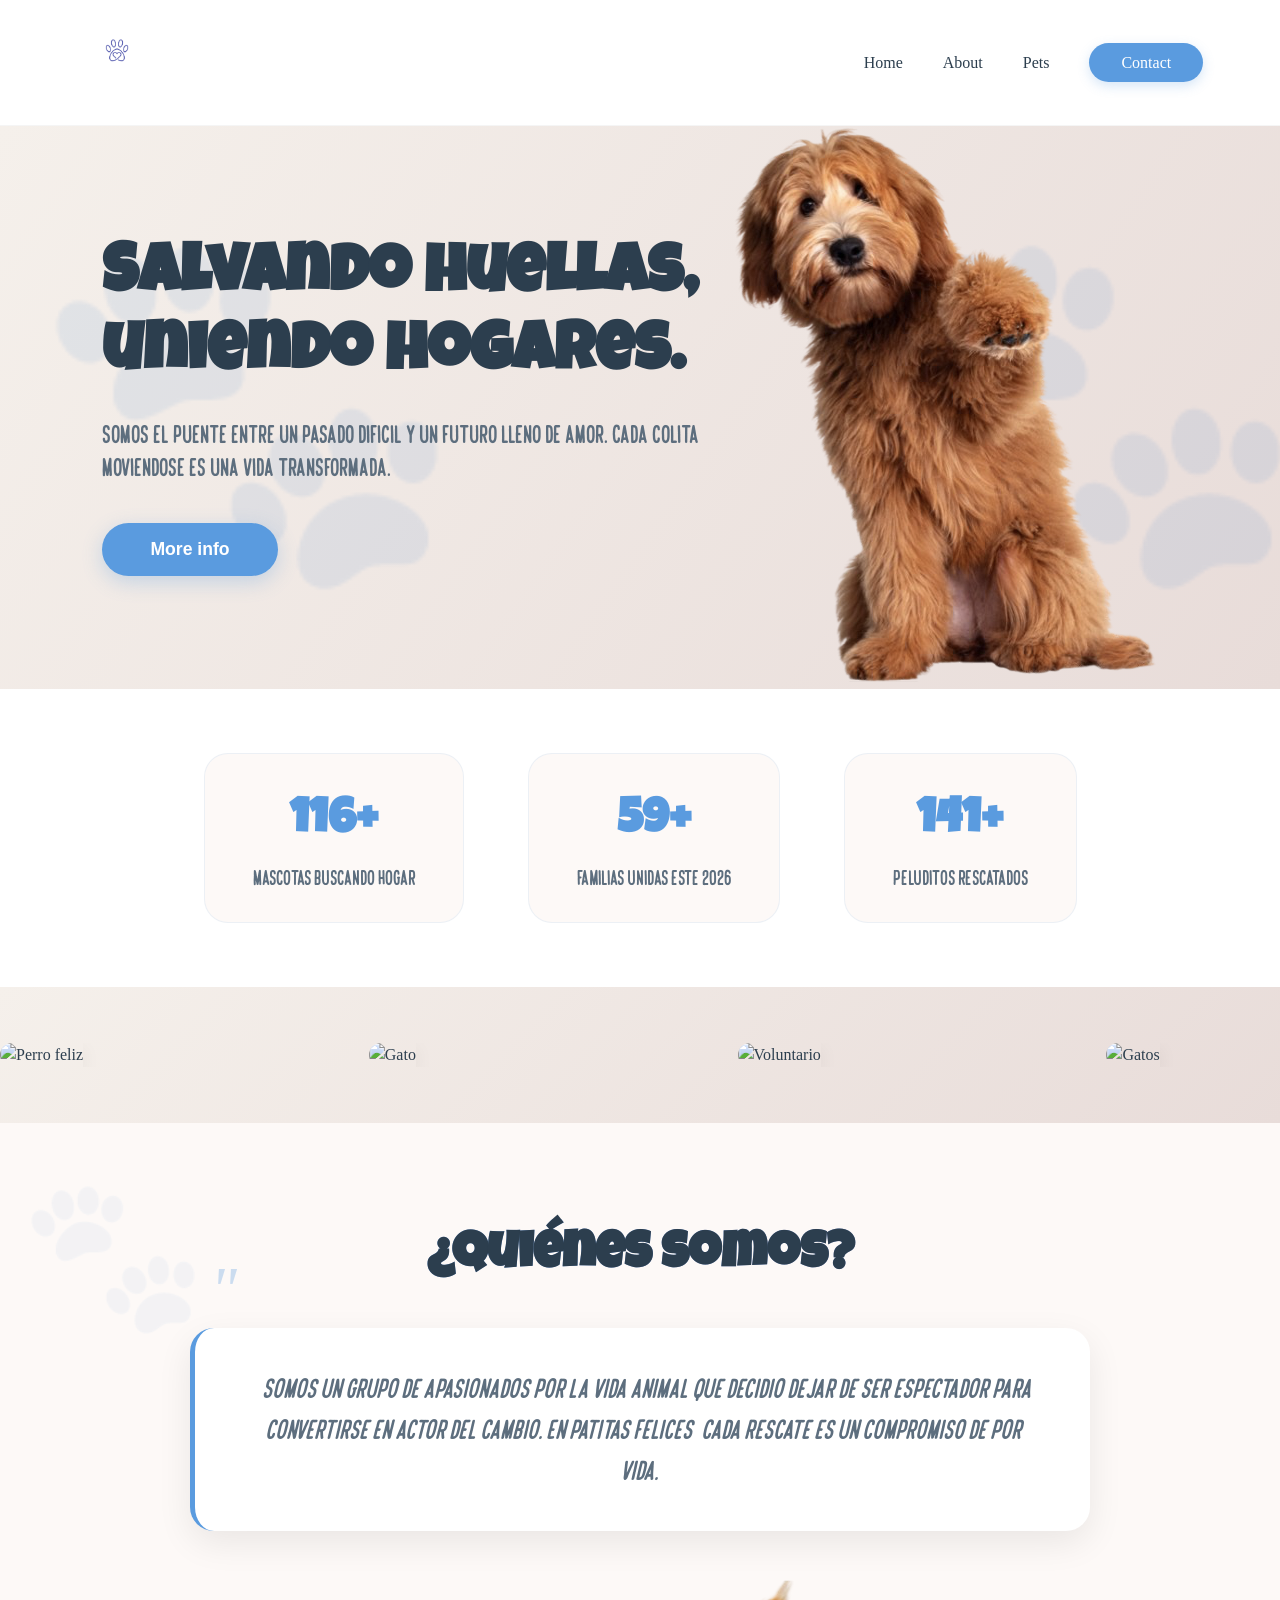
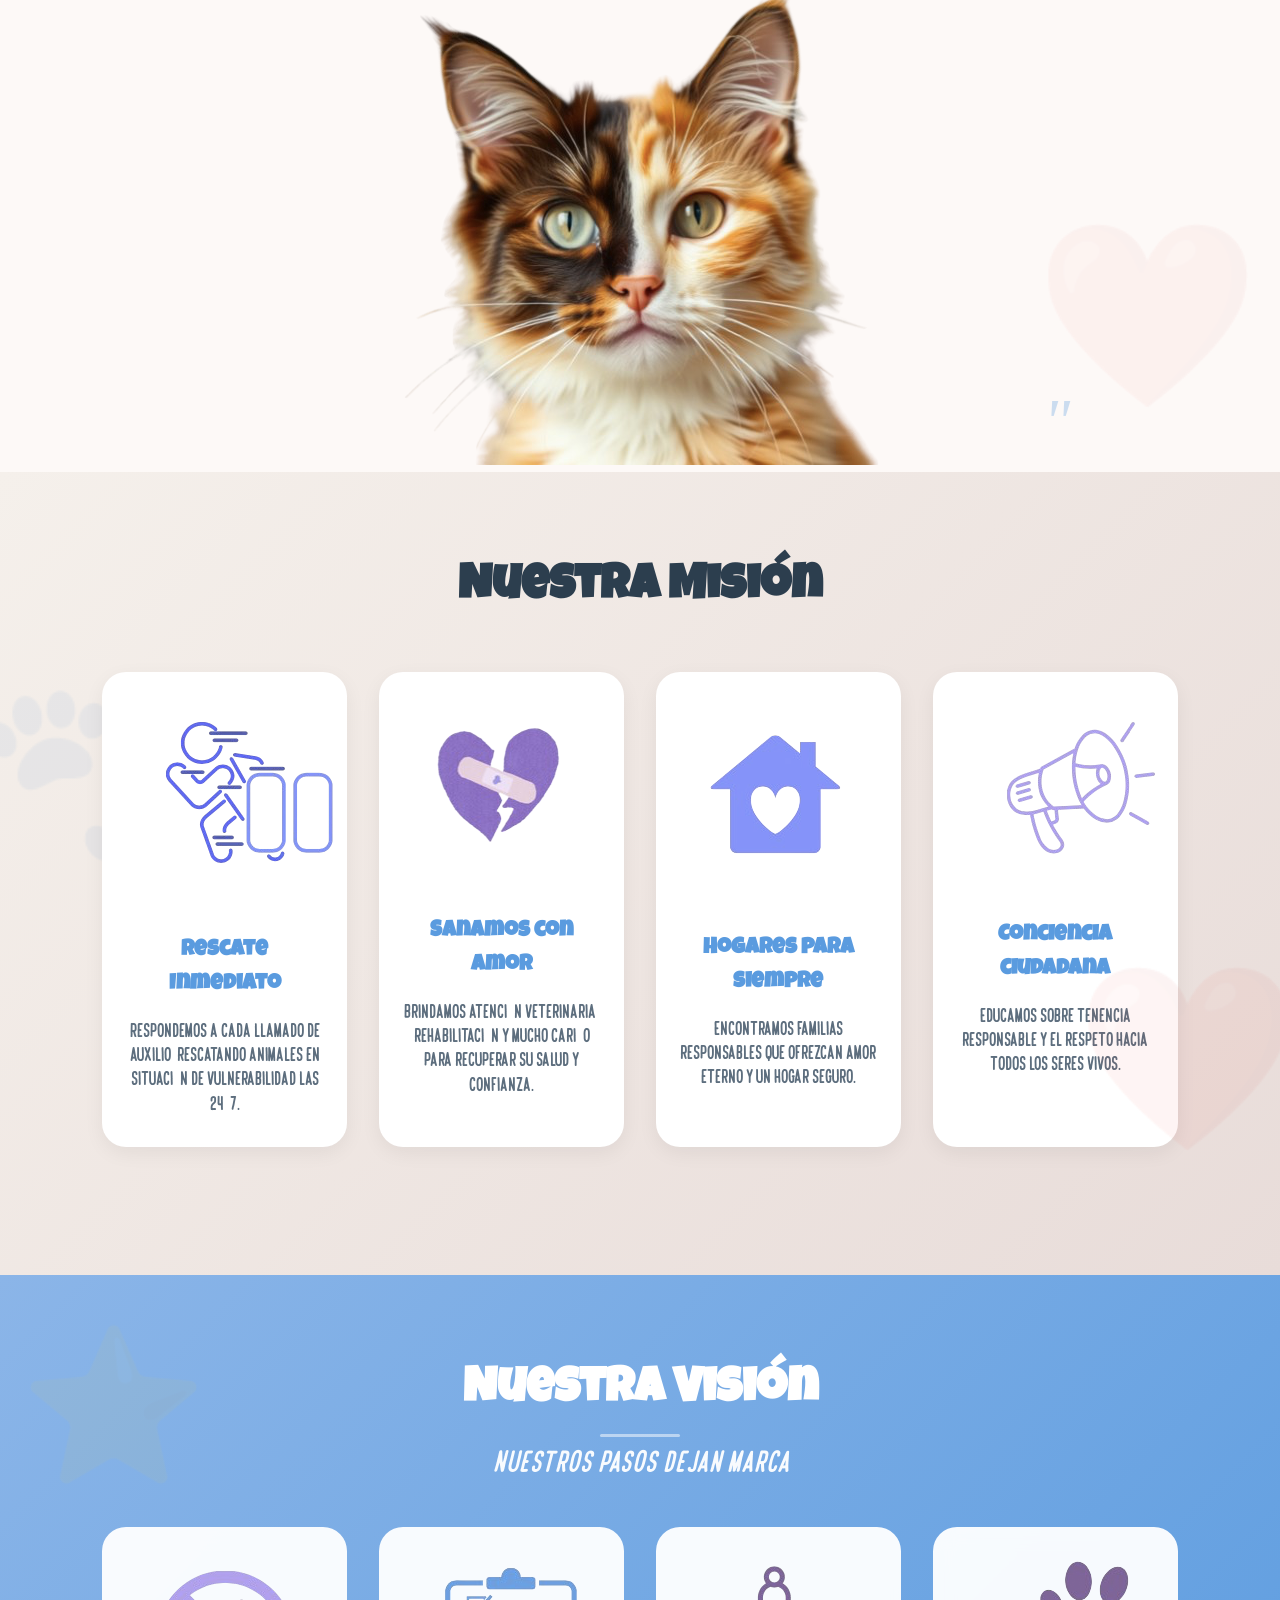
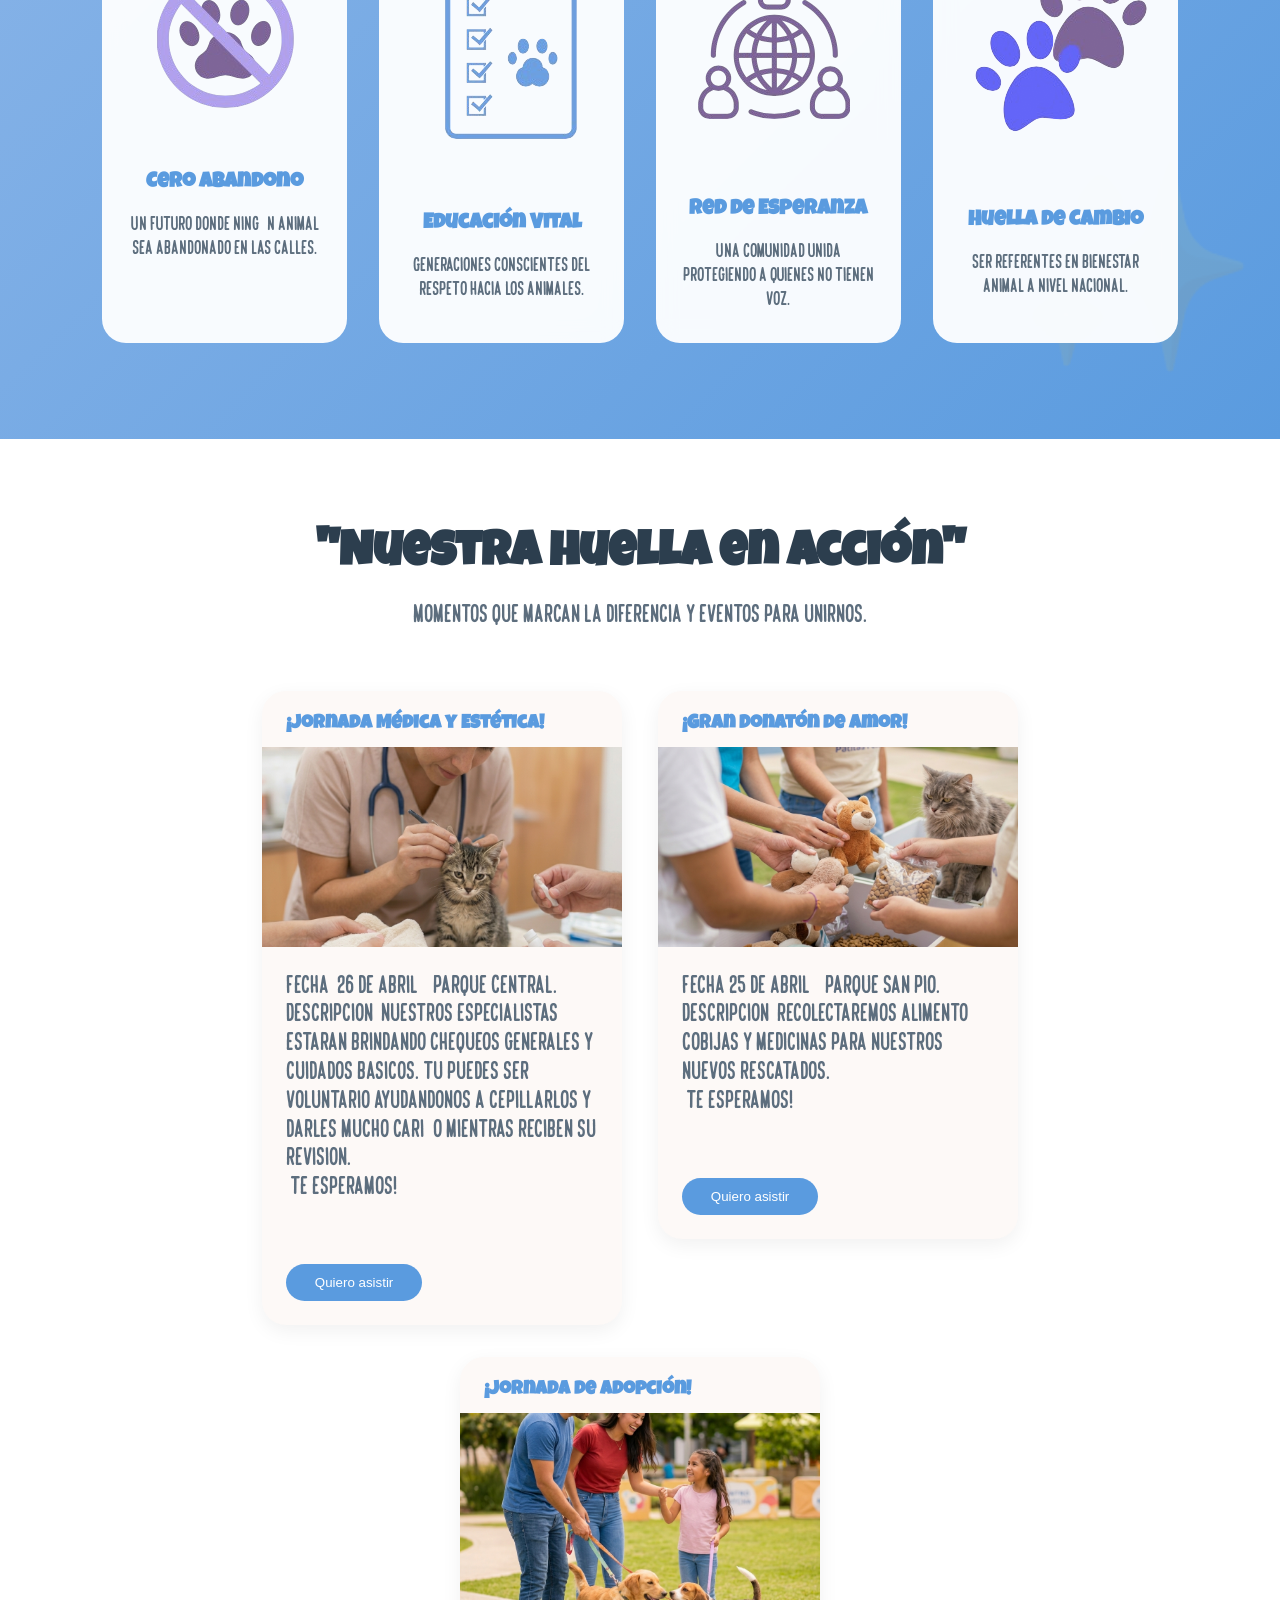
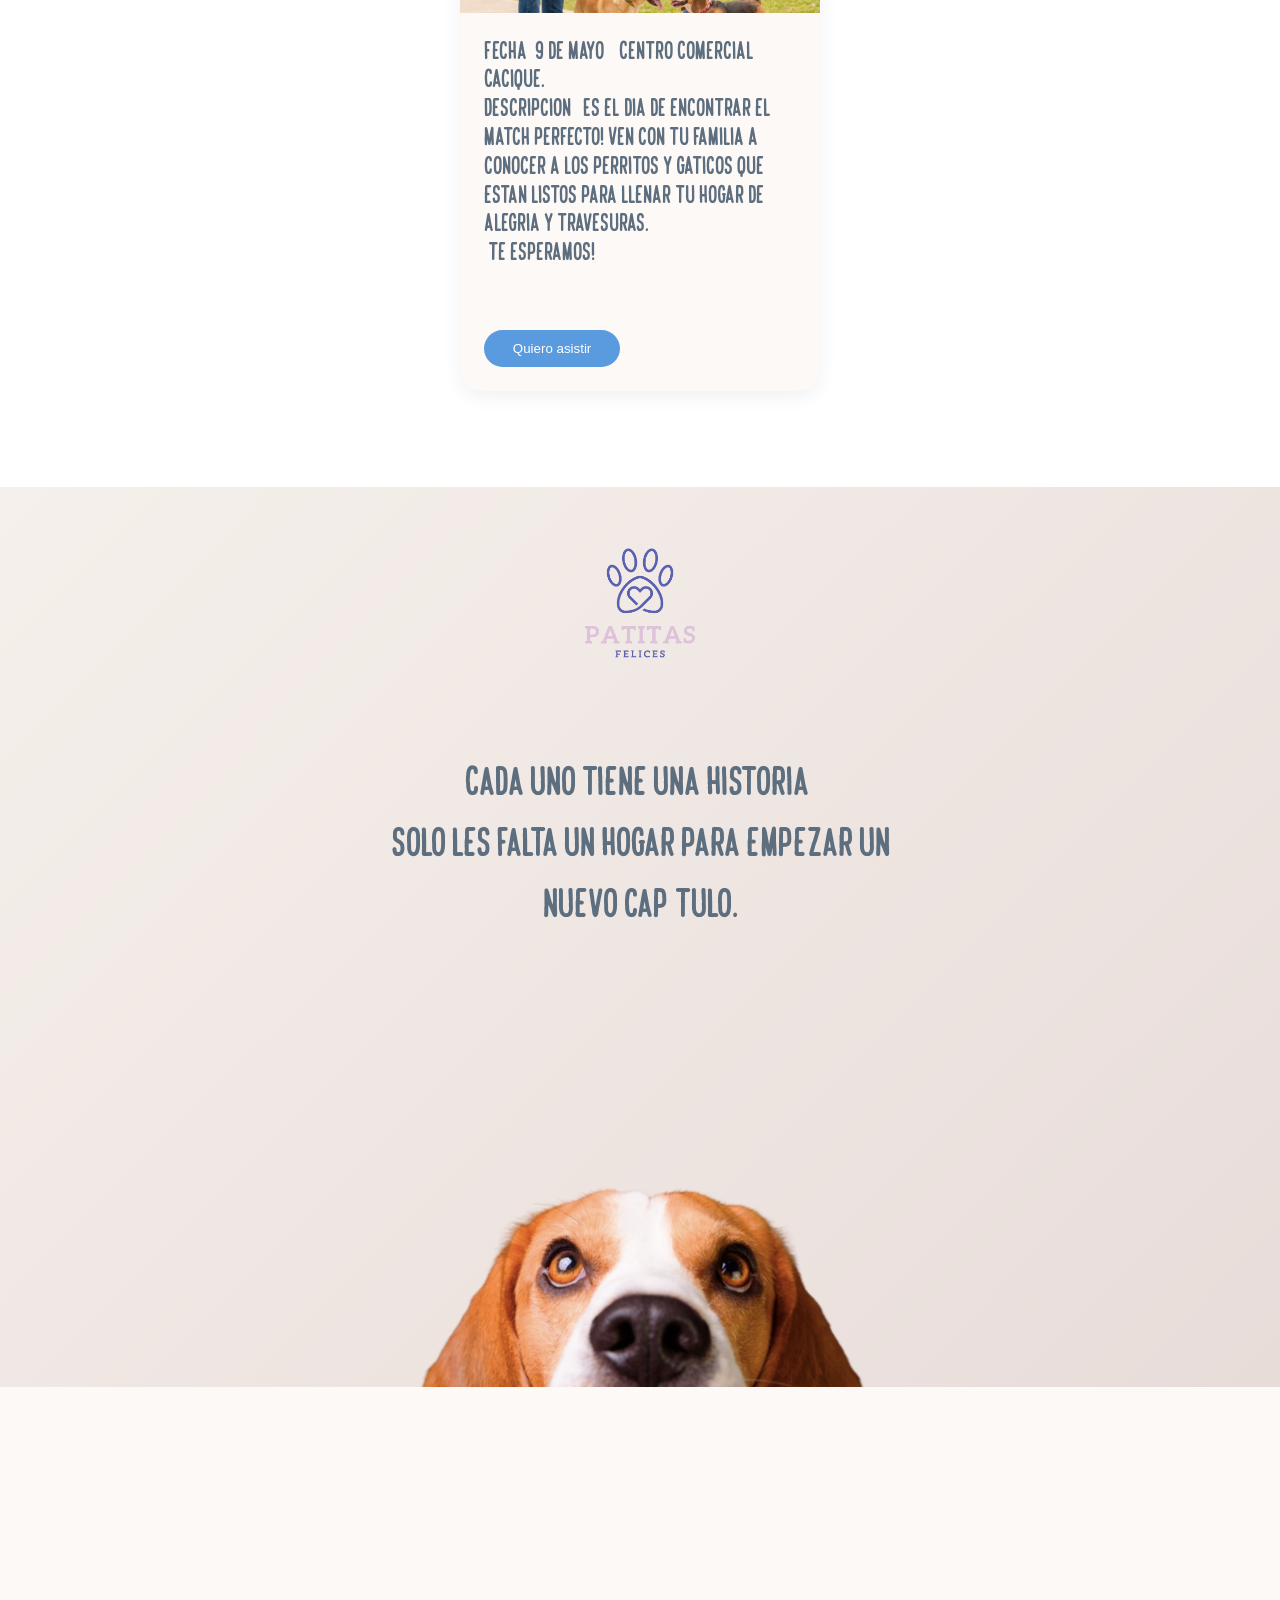
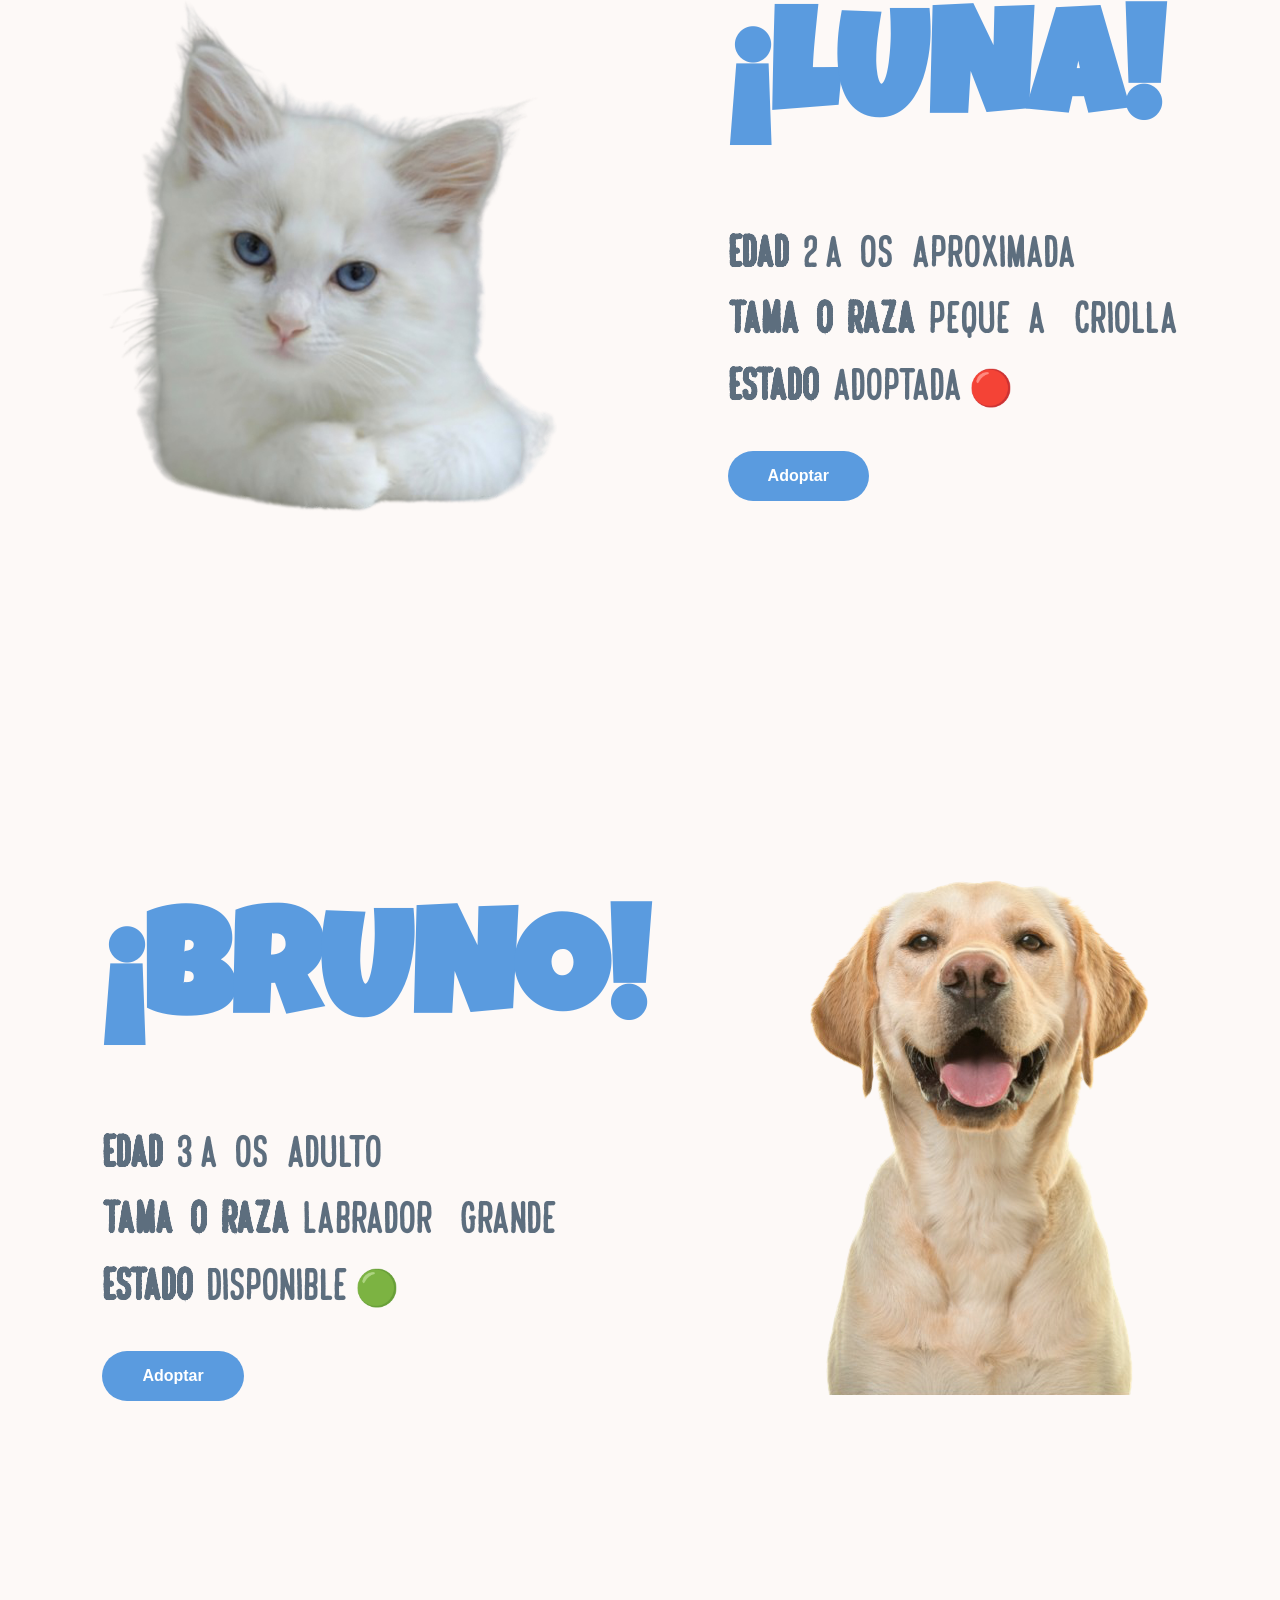
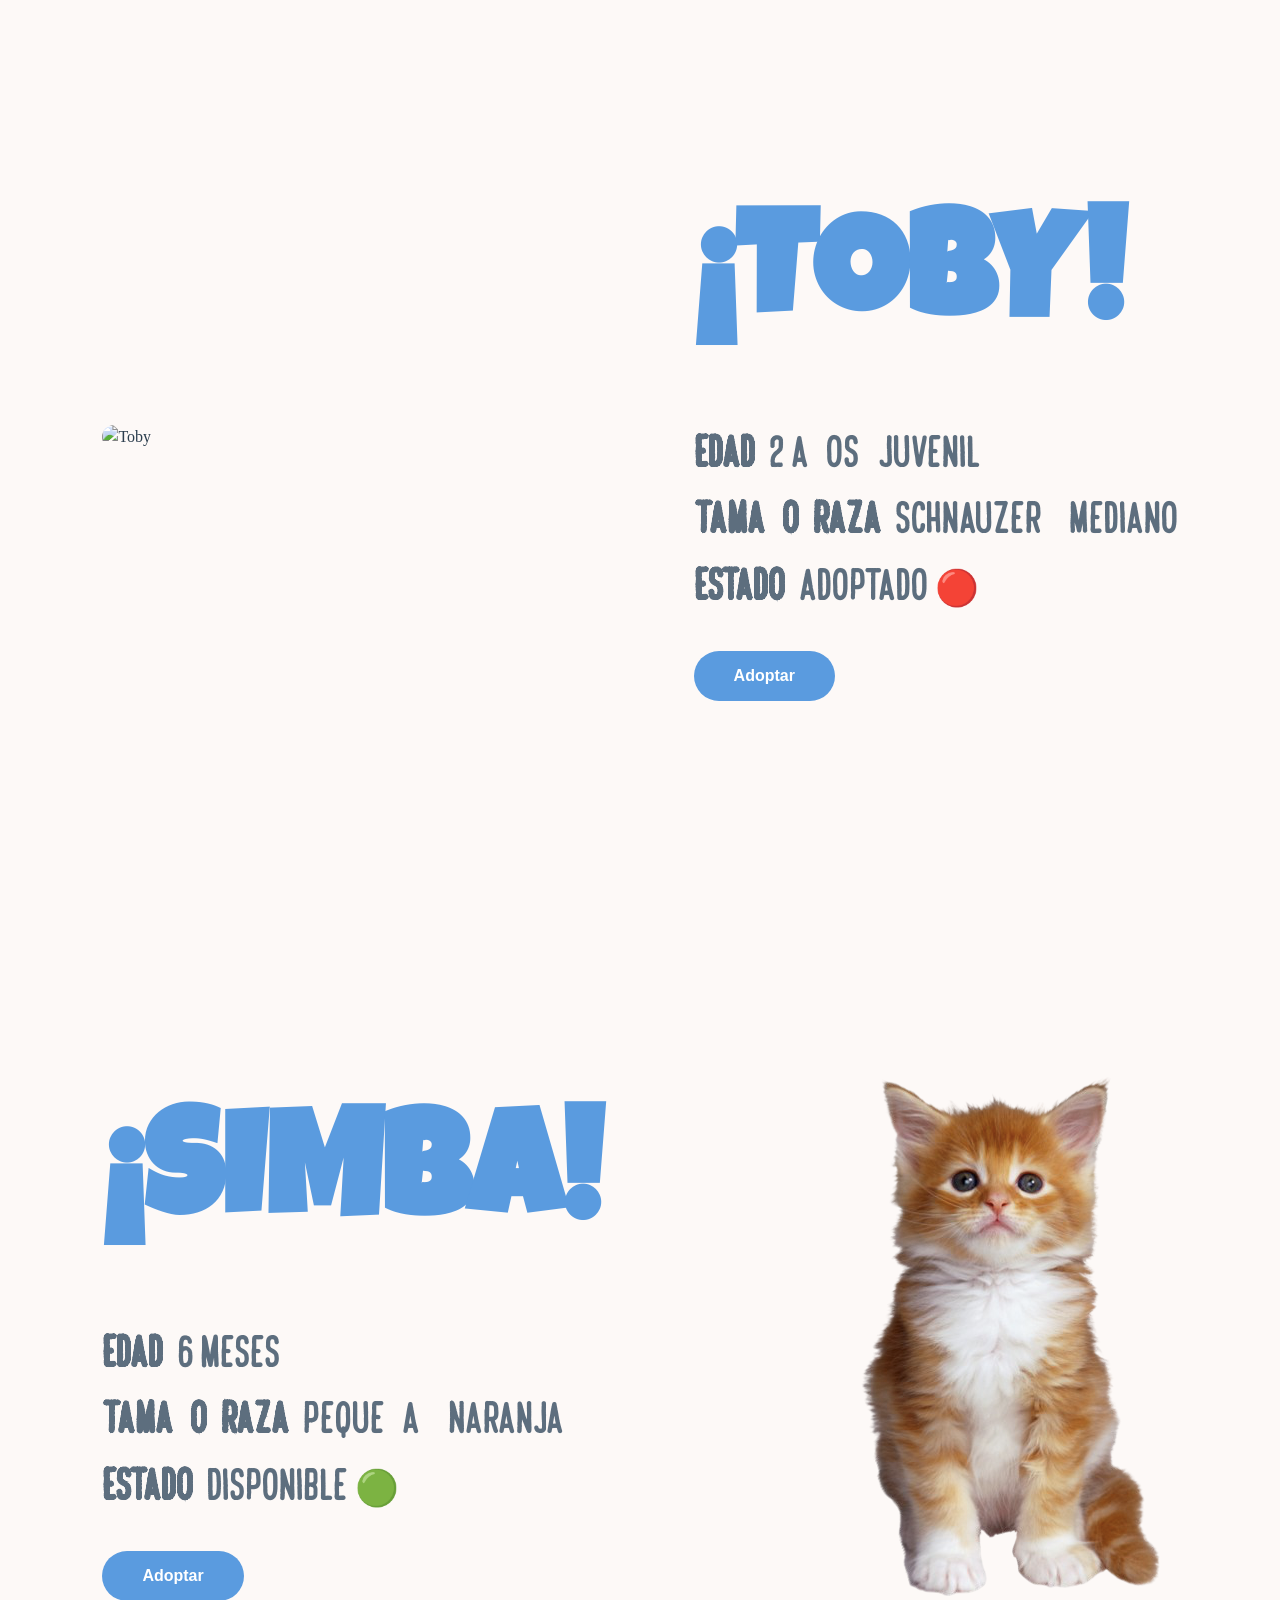
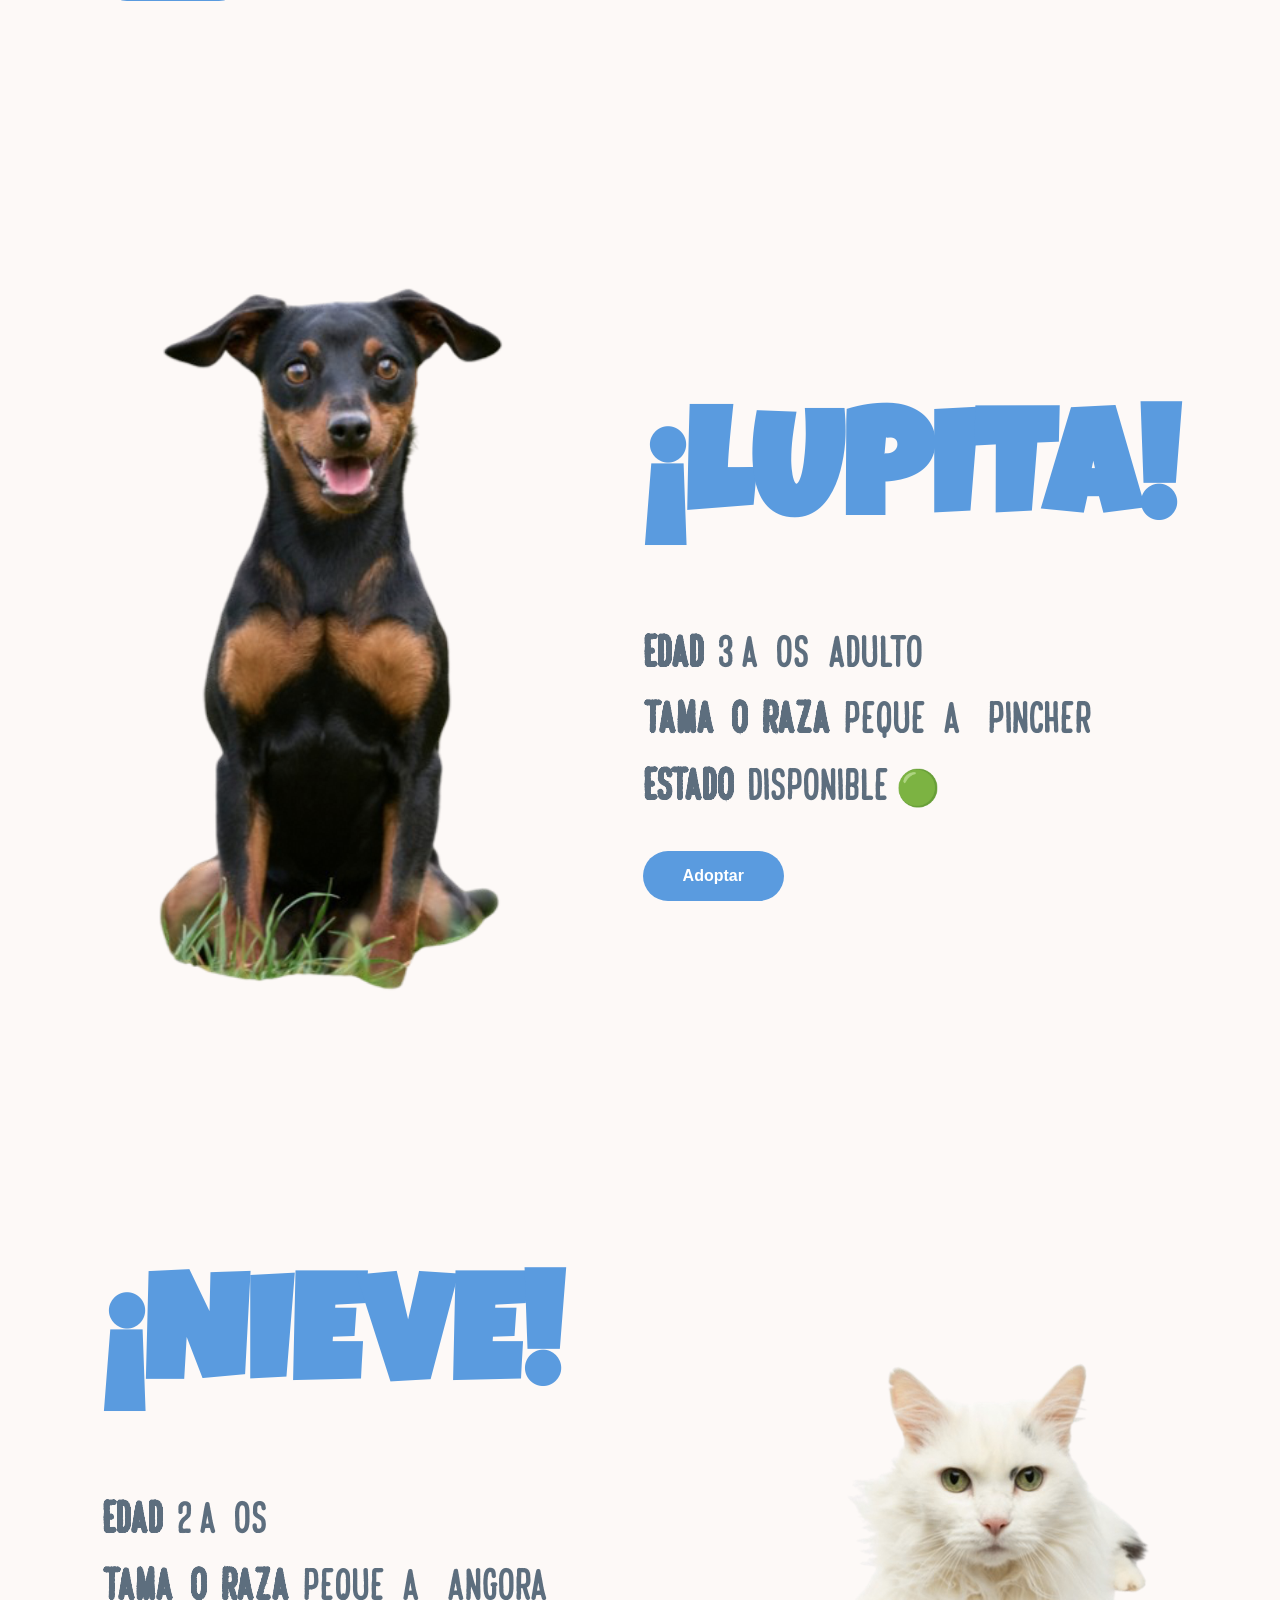
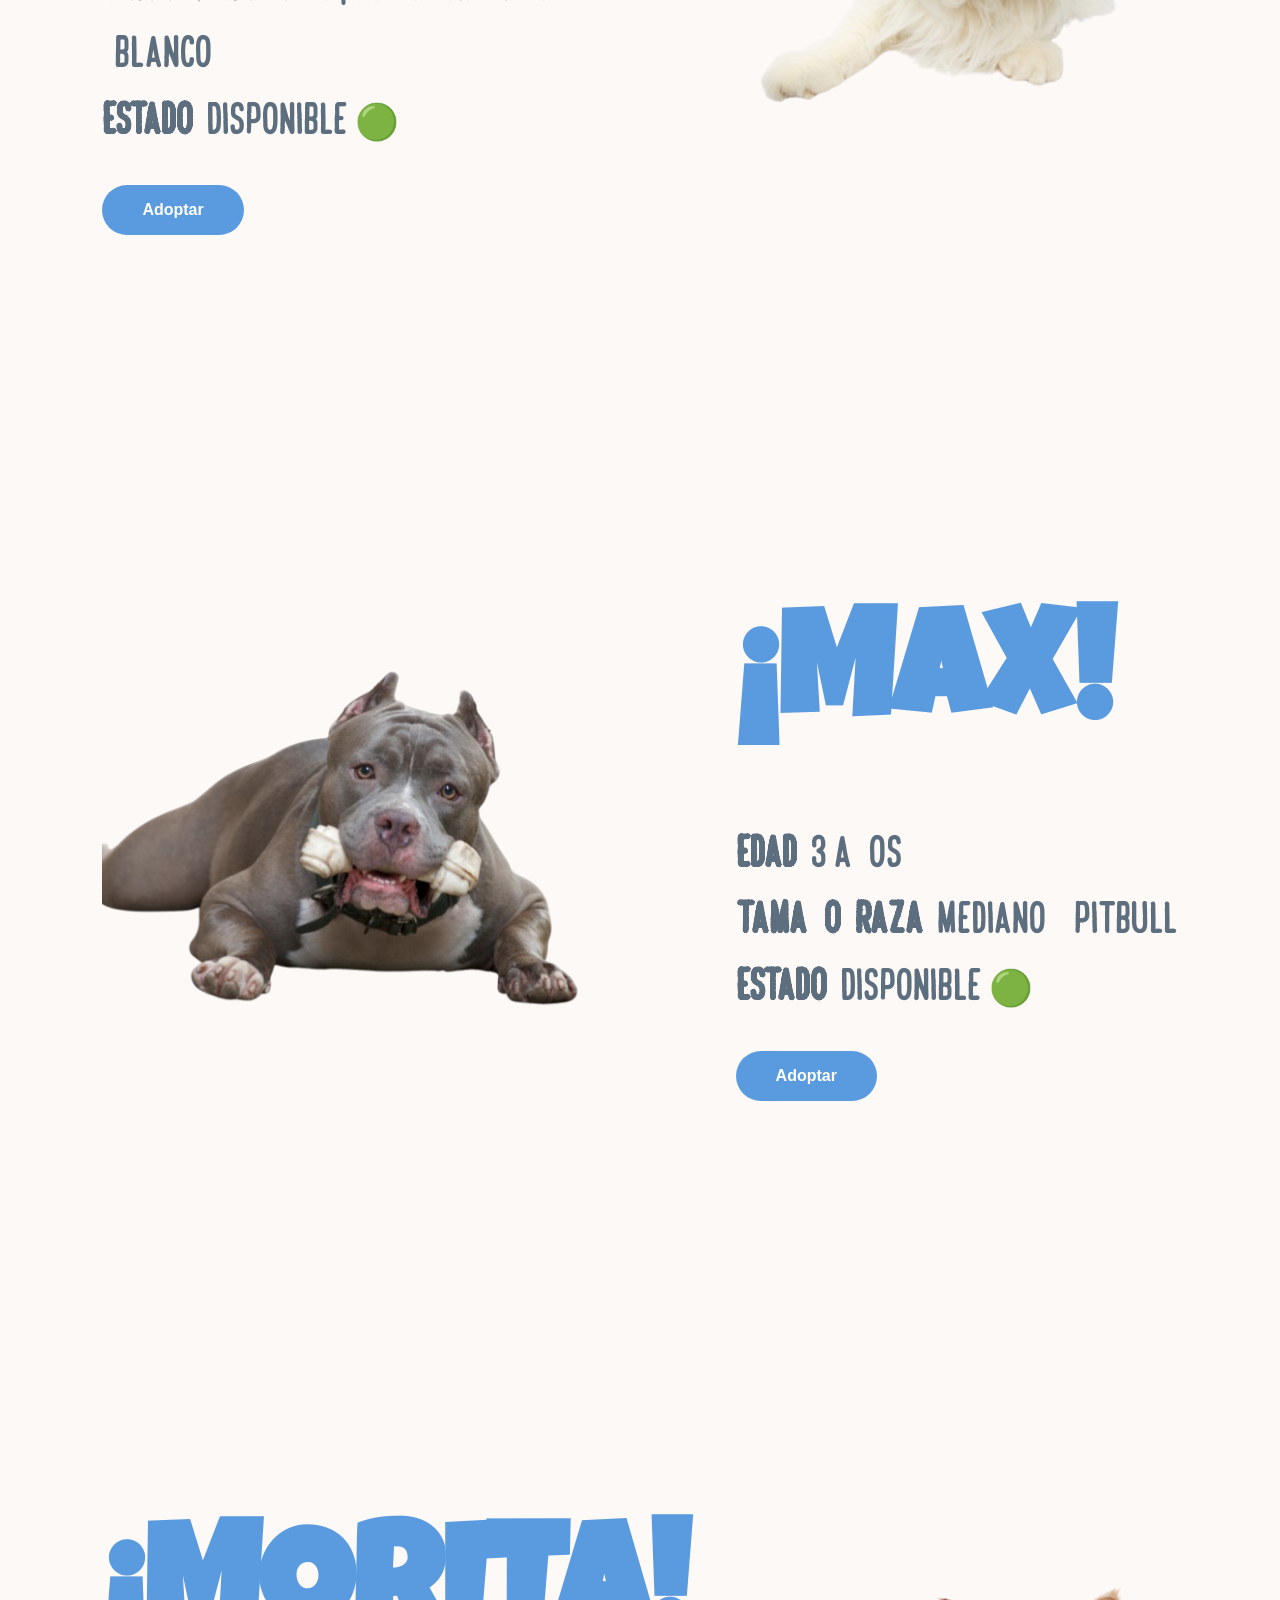
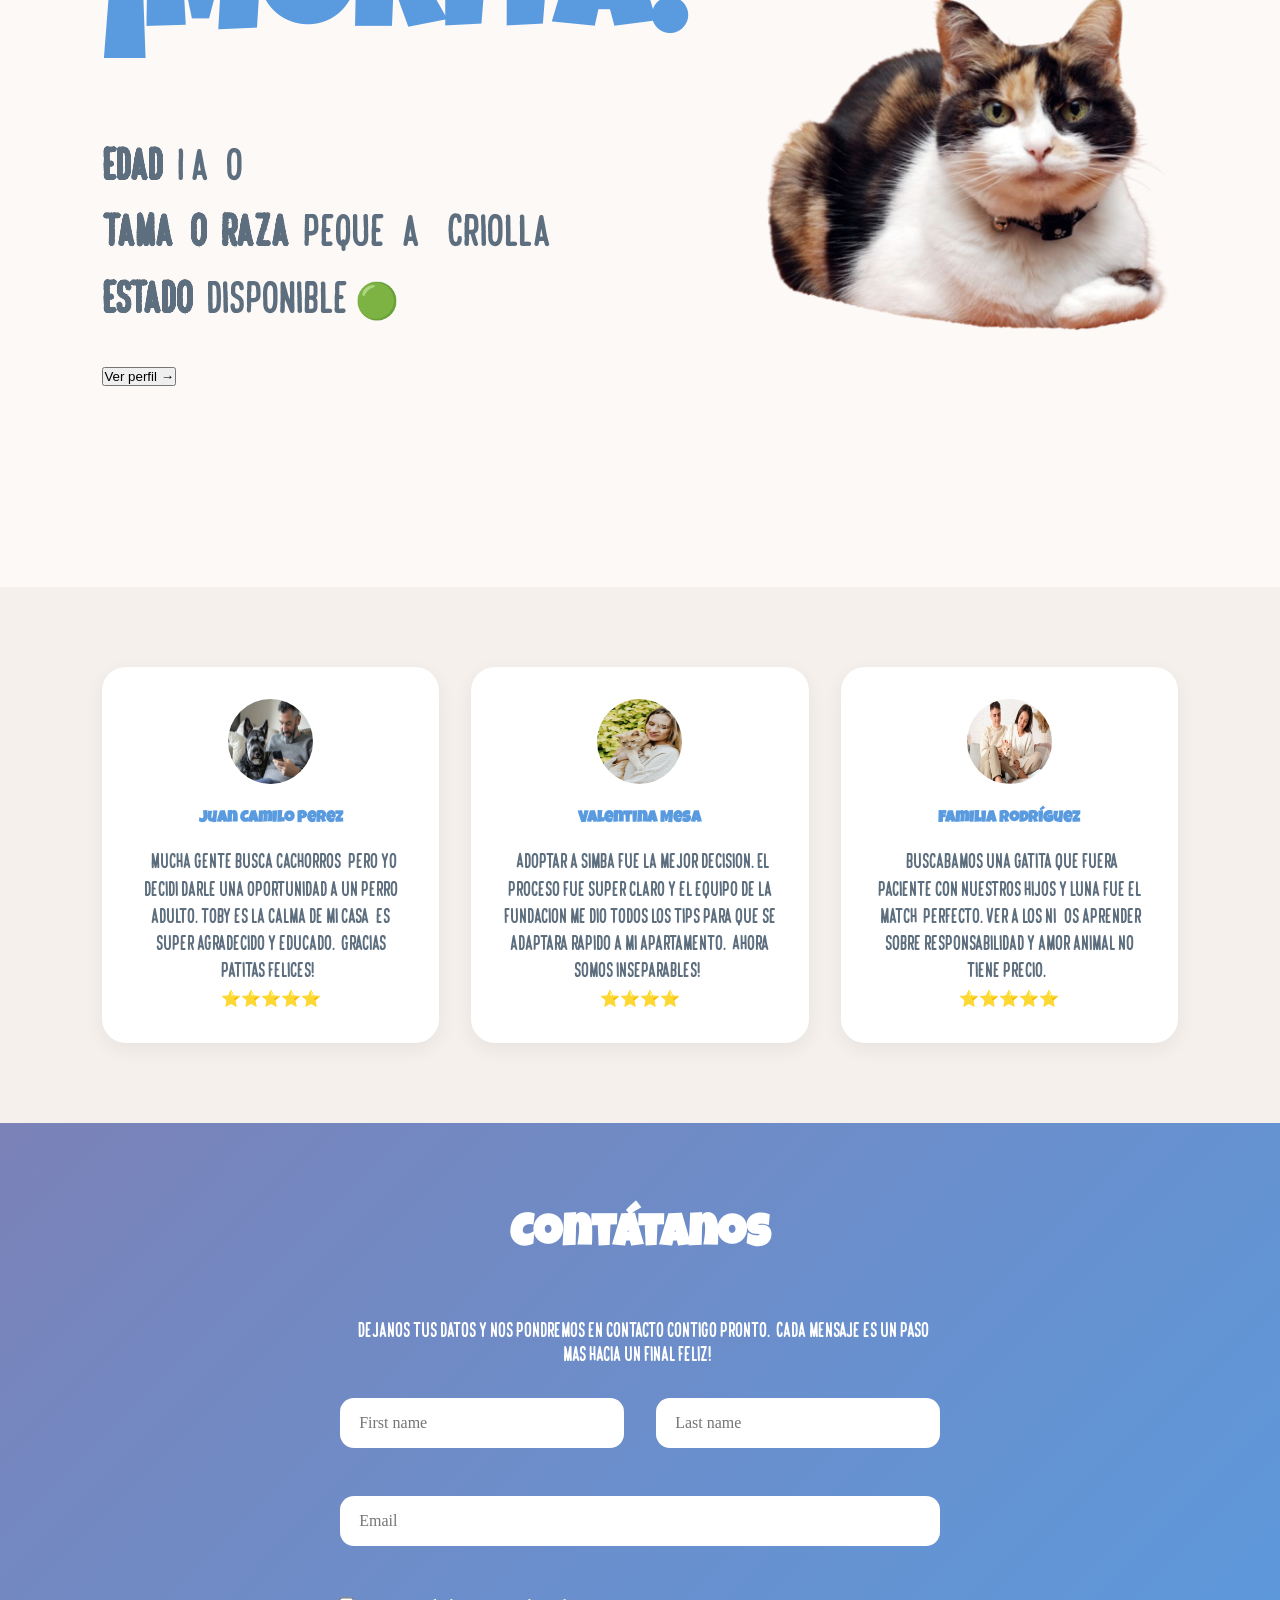
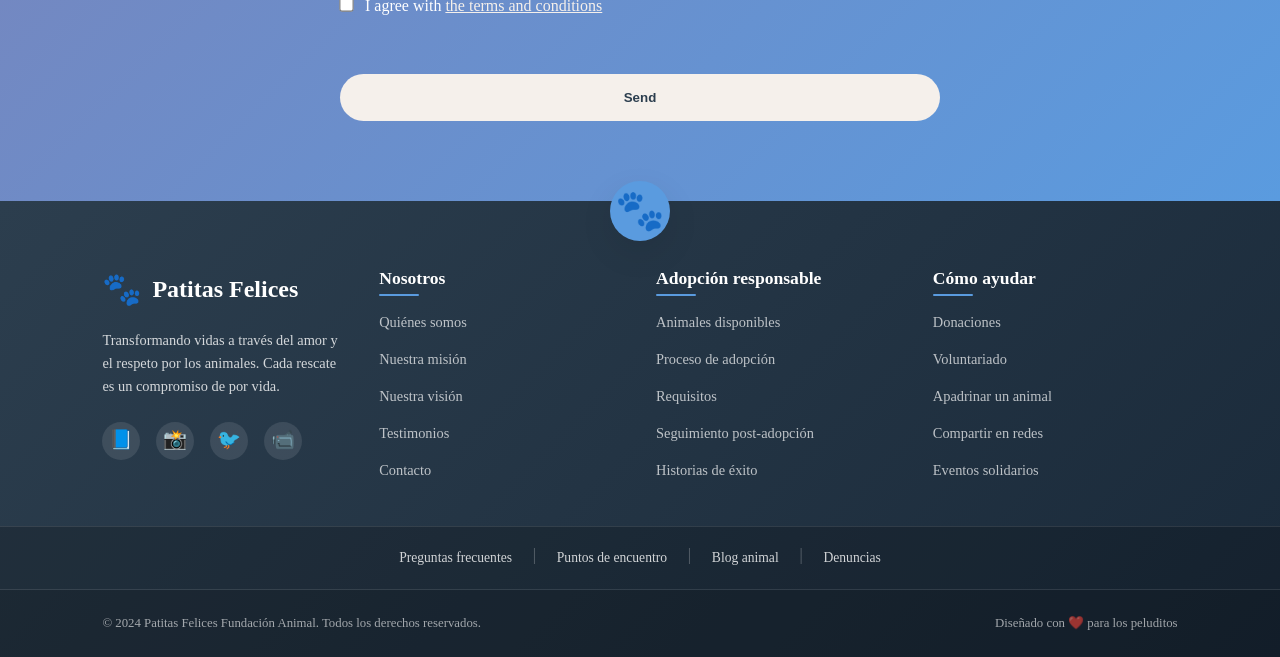
==== commit ed7fb3f5: "sincronizacion de la rama principal en mi rama" ====
--- a/index.html
+++ b/index.html
@@ -195,24 +195,23 @@
 
         <section id="catalogo">
 
-<article id="portada">
-    <div class="portada-contenido">
-        <div class="portada-logo">
-            <img src="imagenes/Logotipo.webp" alt="Patitas Felices Logo">
-        </div>
-        <p class="portada-frase">
-            Cada uno tiene una historia,<br>
-            solo les falta un hogar para empezar un nuevo capítulo.
-        </p>
-    </div>
-    <div class="portada-imagen">
-        <img src="imagenes/catalogo-perro-principal.png" alt="Perro feliz">
-    </div>
-</article>
-            <article>
-                <div>
-                    <img src="imagenes/luna.png"
-                        alt="Luna">
+            <article id="portada">
+                <div class="portada-contenido">
+                    <div class="portada-logo">
+                        <img src="imagenes/Logotipo.webp" alt="Patitas Felices Logo">
+                    </div>
+                    <p class="portada-frase">
+                        Cada uno tiene una historia,<br>
+                        solo les falta un hogar para empezar un nuevo capítulo.
+                    </p>
+                </div>
+                <div class="portada-imagen">
+                    <img src="imagenes/catalogo-perro-principal.png" alt="Perro feliz">
+                </div>
+            </article>
+            <article>
+                <div>
+                    <img src="imagenes/luna.png" alt="Luna">
                 </div>
                 <div>
                     <h2>¡LUNA!</h2>
@@ -233,17 +232,15 @@
                         <strong>Tamaño/Raza:</strong> Labrador - Grande<br>
                         <strong>Estado:</strong> Disponible 🟢
                     </p>
-                    <button class="btn-adoptar">Adoptar</button>    
-                </div>
-                <div>
-                    <img src="imagenes/bruno.png"
-                        alt="Bruno">
-                </div>
-            </article>
-            <article>
-                <div>
-                    <img src="imagenes/toby.png"
-                        alt="Toby">
+                    <button class="btn-adoptar">Adoptar</button>
+                </div>
+                <div>
+                    <img src="imagenes/bruno.png" alt="Bruno">
+                </div>
+            </article>
+            <article>
+                <div>
+                    <img src="imagenes/toby.png" alt="Toby">
                 </div>
                 <div>
                     <h2>¡TOBY!</h2>
@@ -252,14 +249,11 @@
                         <strong>Tamaño/Raza:</strong> Schnauzer - Mediano<br>
                         <strong>Estado:</strong> Adoptado 🔴
                     </p>
-                    <button class="btn-ver-mas">Ver perfil →</button>
-                </div>
-            </article>
-            <article>
-                <div>
-                    <img src="imagenes/simba.png"
-                        alt="Simba">
-                </div>
+                    <button class="btn-adoptar">Adoptar</button>
+                </div>
+            </article>
+            <article>
+
                 <div>
                     <h2>¡SIMBA!</h2>
                     <p>
@@ -267,11 +261,16 @@
                         <strong>Tamaño/Raza:</strong> Pequeña / Naranja<br>
                         <strong>Estado:</strong> Disponible 🟢
                     </p>
-                    <button class="btn-ver-mas">Ver perfil →</button>
-                </div>
-
-            </article>
-            <article>
+                    <button class="btn-adoptar">Adoptar</button>
+                </div>
+                <div>
+                    <img src="imagenes/simba.png" alt="Simba">
+                </div>
+            </article>
+            <article>
+                <div>
+                    <img src="imagenes/lupita.png" alt="lupita">
+                </div>
                 <div>
                     <h2>¡LUPITA!</h2>
                     <p>
@@ -279,18 +278,11 @@
                         <strong>Tamaño/Raza:</strong> Pequeña - Pincher<br>
                         <strong>Estado:</strong> Disponible 🟢
                     </p>
-                    <button class="btn-ver-mas">Ver perfil →</button>
-                </div>
-                <div>
-                    <img src="imagenes/lupita.png"
-                        alt="lupita">
-                </div>
-            </article>
-            <article>
-                <div>
-                    <img src="imagenes/nieve.png"
-                        alt="Nieve">
-                </div>
+                    <button class="btn-adoptar">Adoptar</button>
+                </div>
+            </article>
+            <article>
+
                 <div>
                     <h2>¡NIEVE!</h2>
                     <p>
@@ -298,13 +290,15 @@
                         <strong>Tamaño/Raza:</strong> Pequeña - Angora (blanco)<br>
                         <strong>Estado:</strong> Disponible 🟢
                     </p>
-                    <button class="btn-ver-mas">Ver perfil →</button>
-                </div>
-            </article>
-            <article>
-                <div>
-                    <img src="imagenes/max.png"
-                        alt="max">
+                    <button class="btn-adoptar">Adoptar</button>
+                </div>
+                <div>
+                    <img src="imagenes/nieve.png" alt="Nieve">
+                </div>
+            </article>
+            <article>
+                <div>
+                    <img src="imagenes/max.png" alt="max">
                 </div>
                 <div>
                     <h2>¡MAX!</h2>
@@ -313,84 +307,8 @@
                         <strong>Tamaño/Raza:</strong> Mediano / Pitbull<br>
                         <strong>Estado:</strong> Disponible 🟢
                     </p>
-                    <button class="btn-adoptar">Adoptar</button>    
-                </div>
-            </article>
-            <article>
-                <div>
-                    <h2>¡SIMBA!</h2>
-                    <p>
-                        <strong>Edad:</strong> 3 años (Adulto)<br>
-                        <strong>Tamaño/Raza:</strong> Labrador - Grande<br>
-                        <strong>Estado:</strong> Disponible 🟢
-                    </p>
-                    <button class="btn-adoptar">Adoptar</button>    
-                </div>
-                <div>
-                    <img src="imagenes/simba.png"
-                        alt="Bruno">
-                </div>
-            </article>
-            <article>
-                <div>
-                    <img src="imagenes/lupita.png"
-                        alt="Toby">
-                </div>
-                <div>
-                    <h2>¡LUPITA!</h2>
-                    <p>
-                        <strong>Edad:</strong> 2 años (Juvenil)<br>
-                        <strong>Tamaño/Raza:</strong> Schnauzer - Mediano<br>
-                        <strong>Estado:</strong> Disponible 🟢
-                    </p>
-                    <button class="btn-adoptar">Adoptar</button>    
-                </div>
-            </article>
-            <article>
-                <div>
-                    <h2>¡NIEVE!</h2>
-                    <p>
-                        <strong>Edad:</strong> 3 años (Adulto)<br>
-                        <strong>Tamaño/Raza:</strong> Labrador - Grande<br>
-                        <strong>Estado:</strong> Disponible 🟢
-                    </p>
-                    <button class="btn-adoptar">Adoptar</button>    
-                </div>
-                <div>
-                    <img src="imagenes/nieve.png"
-                        alt="Bruno">
-                </div>
-            </article>
-            <article>
-                <div>
-                    <img src="imagenes/max.png"
-                        alt="Toby">
-                </div>
-                <div>
-                    <h2>¡MAX!</h2>
-                    <p>
-                        <strong>Edad:</strong> 2 años (Juvenil)<br>
-                        <strong>Tamaño/Raza:</strong> Schnauzer - Mediano<br>
-                        <strong>Estado:</strong> Disponible 🟢
-                    </p>
-                    <button class="btn-adoptar">Adoptar</button>    
-                </div>
-            </article>
-            <article>
-                <div>
-                    <h2>¡MORITA!</h2>
-                    <p>
-                        <strong>Edad:</strong> 3 años (Adulto)<br>
-                        <strong>Tamaño/Raza:</strong> Labrador - Grande<br>
-                        <strong>Estado:</strong> Disponible 🟢
-                    </p>
-                    <button class="btn-adoptar">Adoptar</button>    
-                </div>
-                <div>
-                    <img src="imagenes/morita.png"
-                        alt="Bruno">
-                </div>
-
+                    <button class="btn-adoptar">Adoptar</button>
+                </div>
             </article>
             <article>
                 <div>
@@ -403,8 +321,7 @@
                     <button class="btn-ver-mas">Ver perfil →</button>
                 </div>
                 <div>
-                    <img src="imagenes/morita.png"
-                        alt="Morita">
+                    <img src="imagenes/morita.png" alt="Morita">
                 </div>
             </article>
 
@@ -443,8 +360,8 @@
                 <input type="text" placeholder="Last name">
                 <input type="email" name="email" id="email" placeholder="Email">
                 <div id="check">
-                <input type="checkbox" name="" id="checkbox" value="">
-                <label for="checkbox">I agree with <span> the terms and conditions</span></label>
+                    <input type="checkbox" name="" id="checkbox" value="">
+                    <label for="checkbox">I agree with <span> the terms and conditions</span></label>
                 </div>
                 <input type="button" value="Send" id="btn-contact">
             </article>
@@ -520,4 +437,5 @@
         </div>
     </footer>
 </body>
+
 </html>
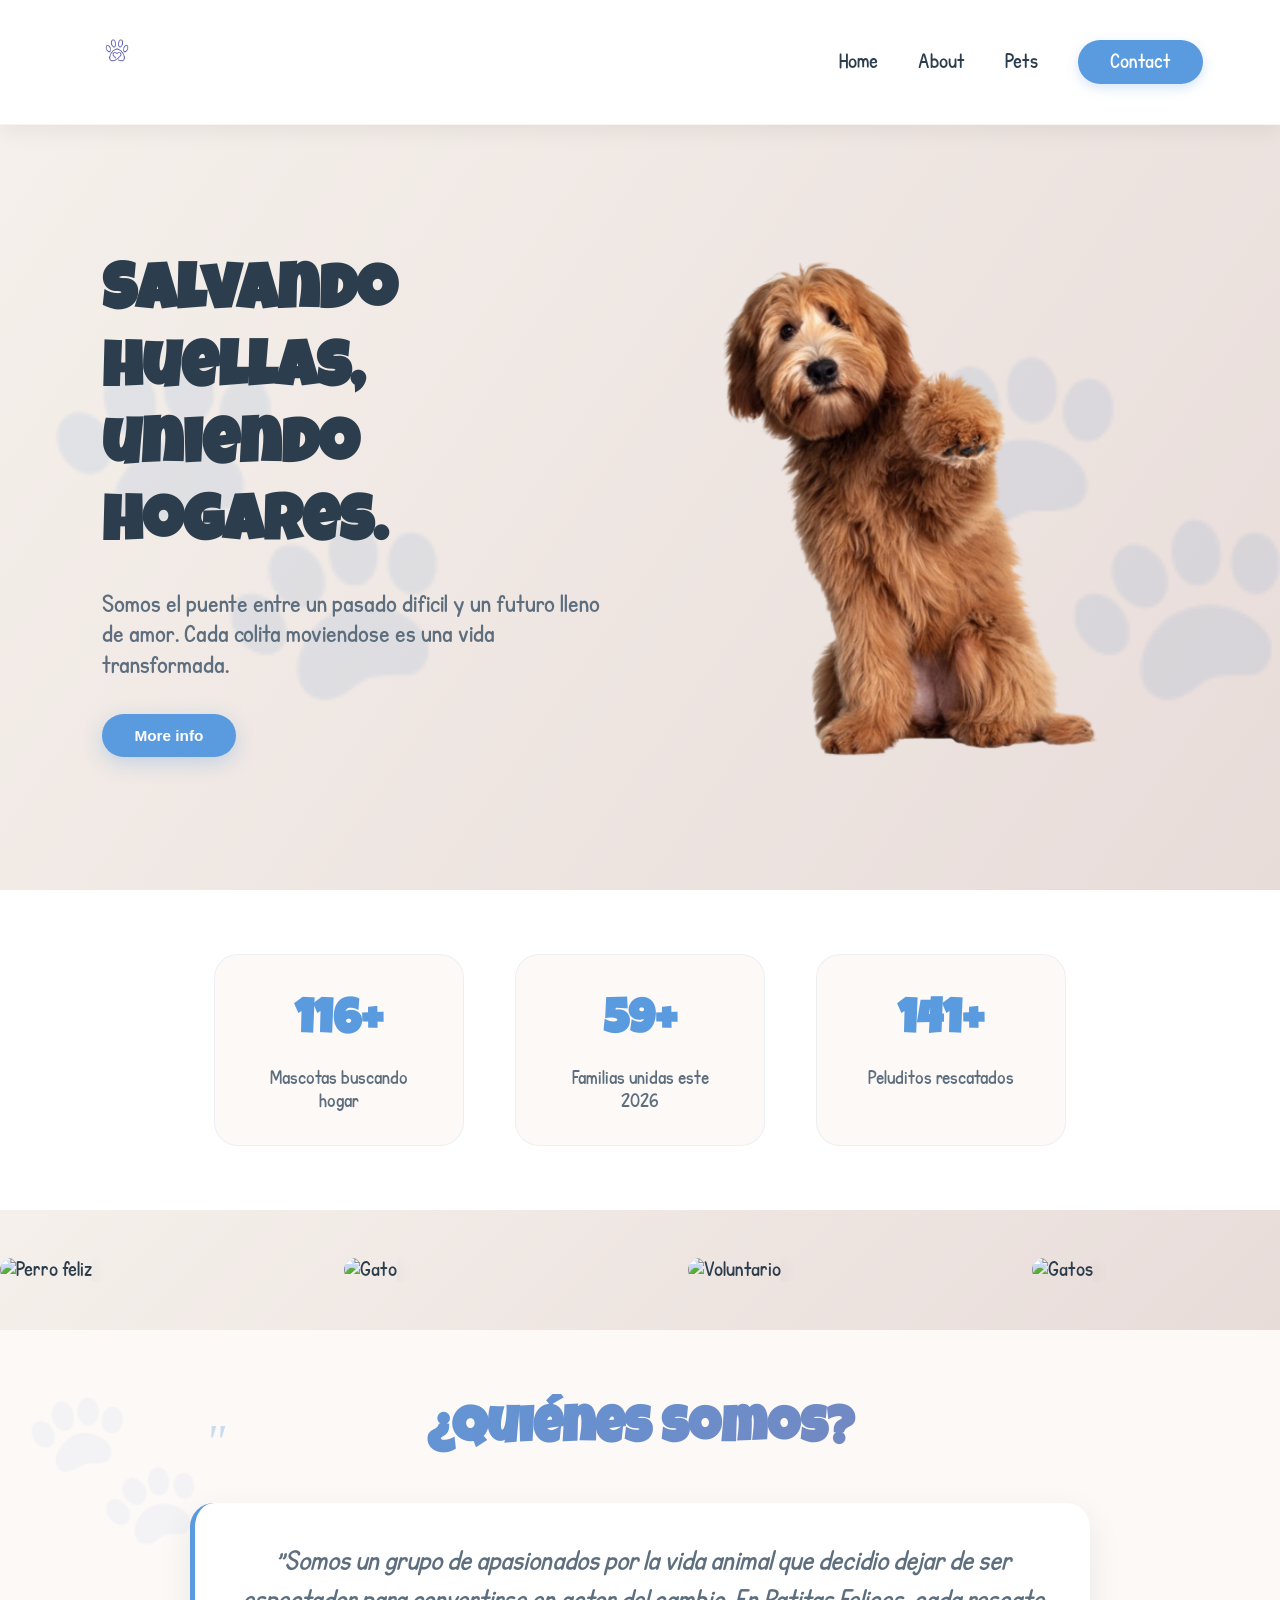
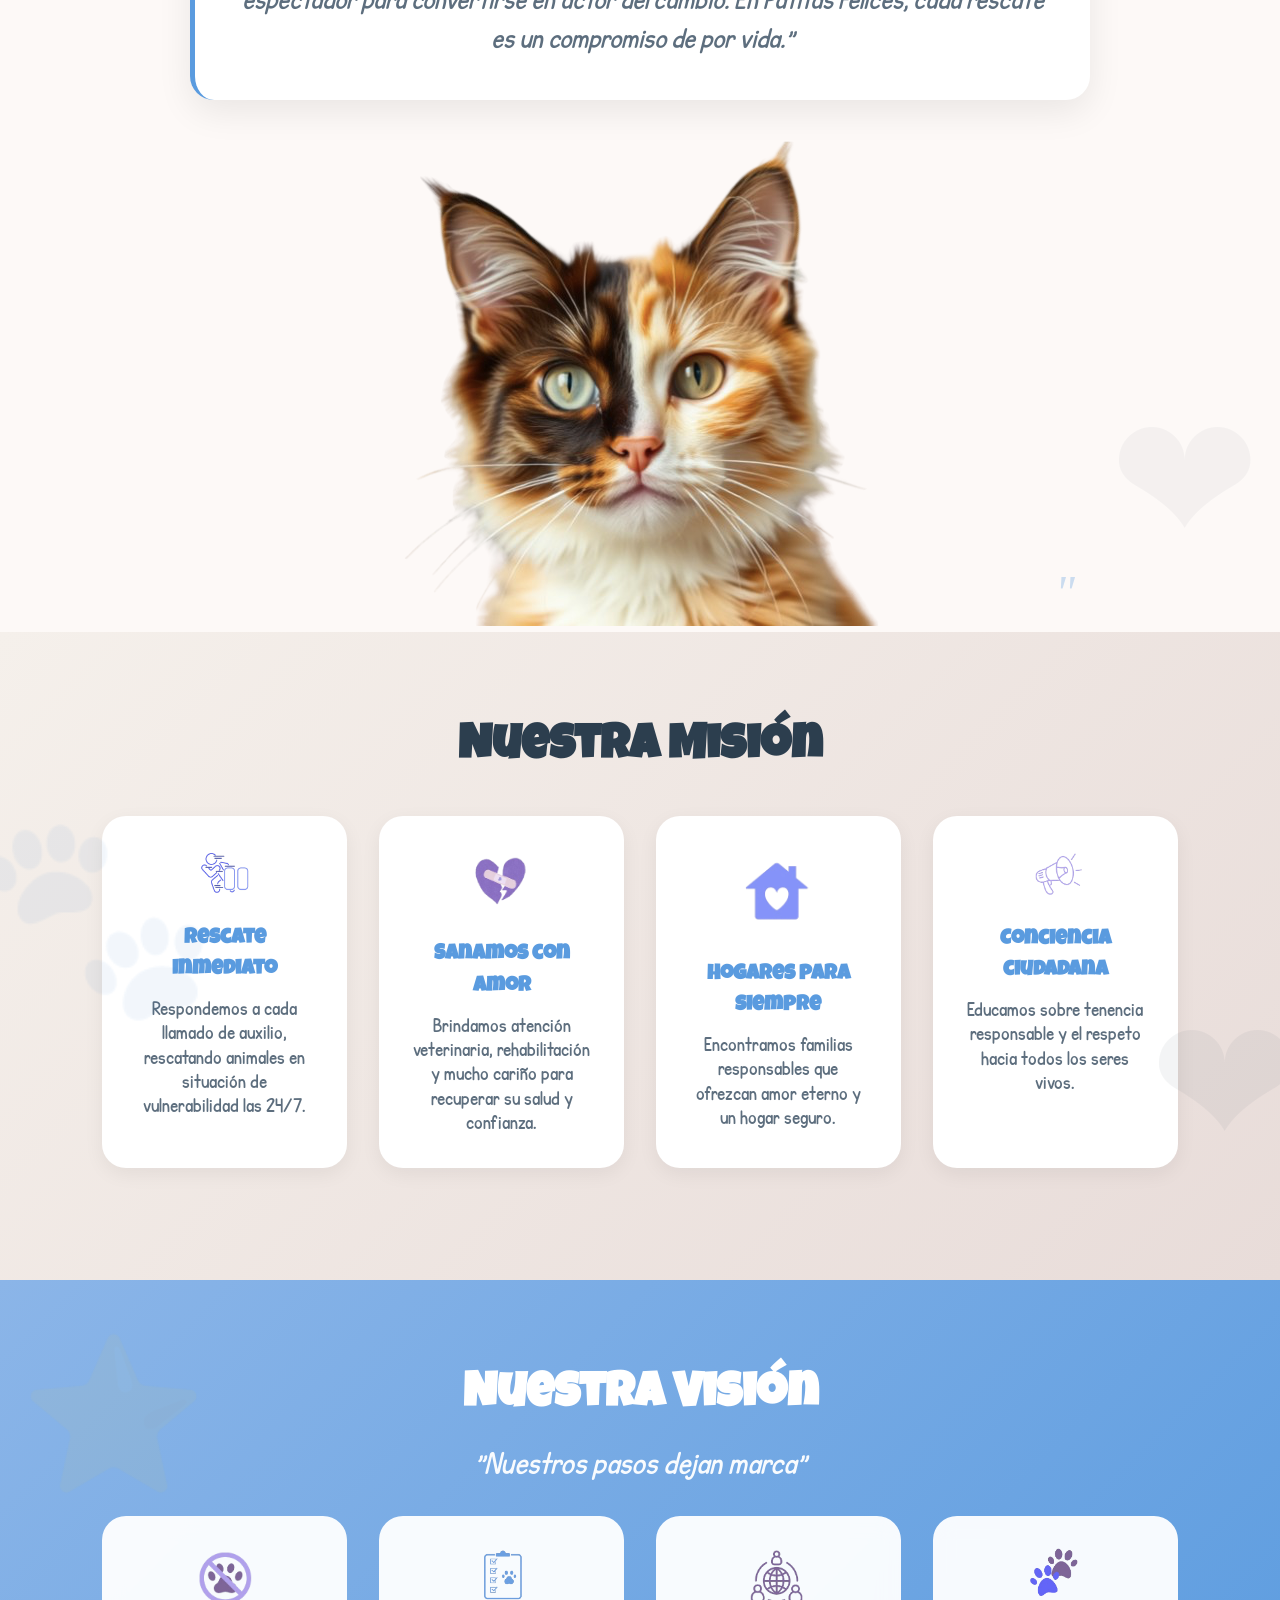
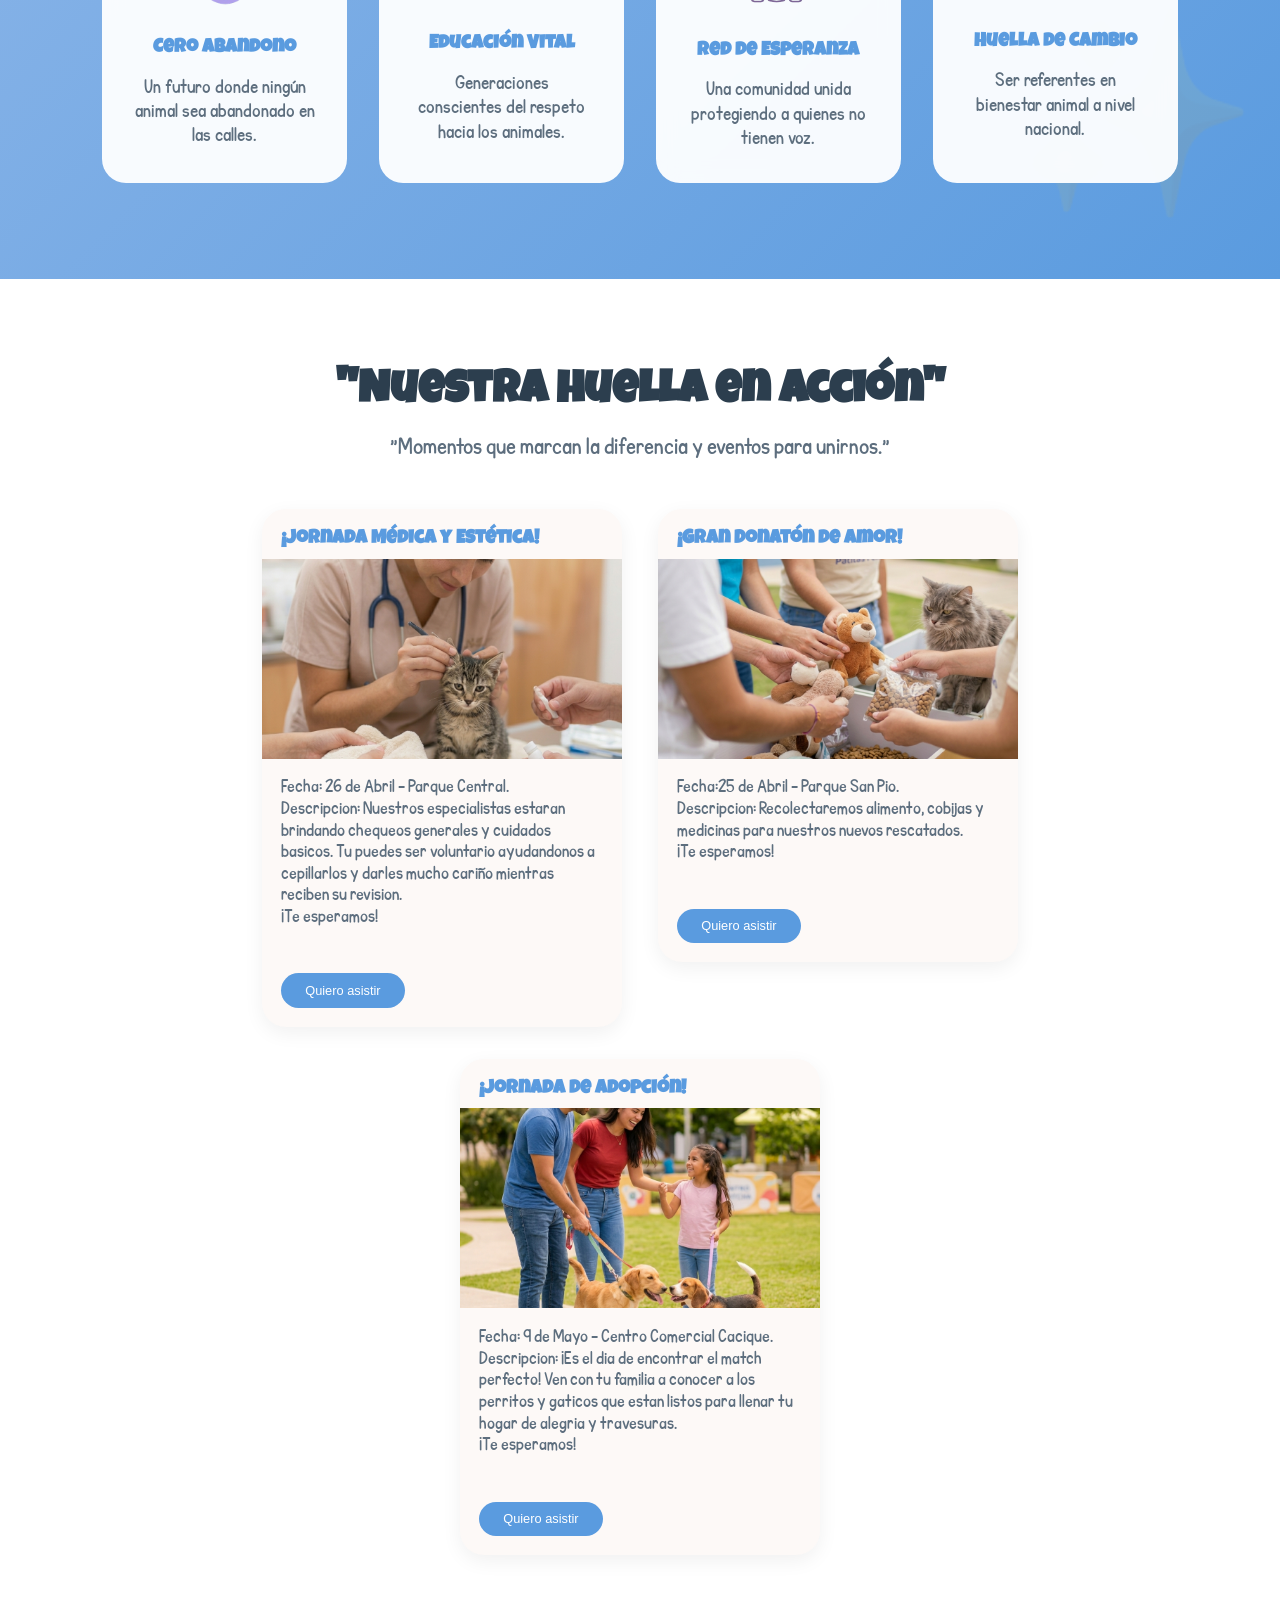
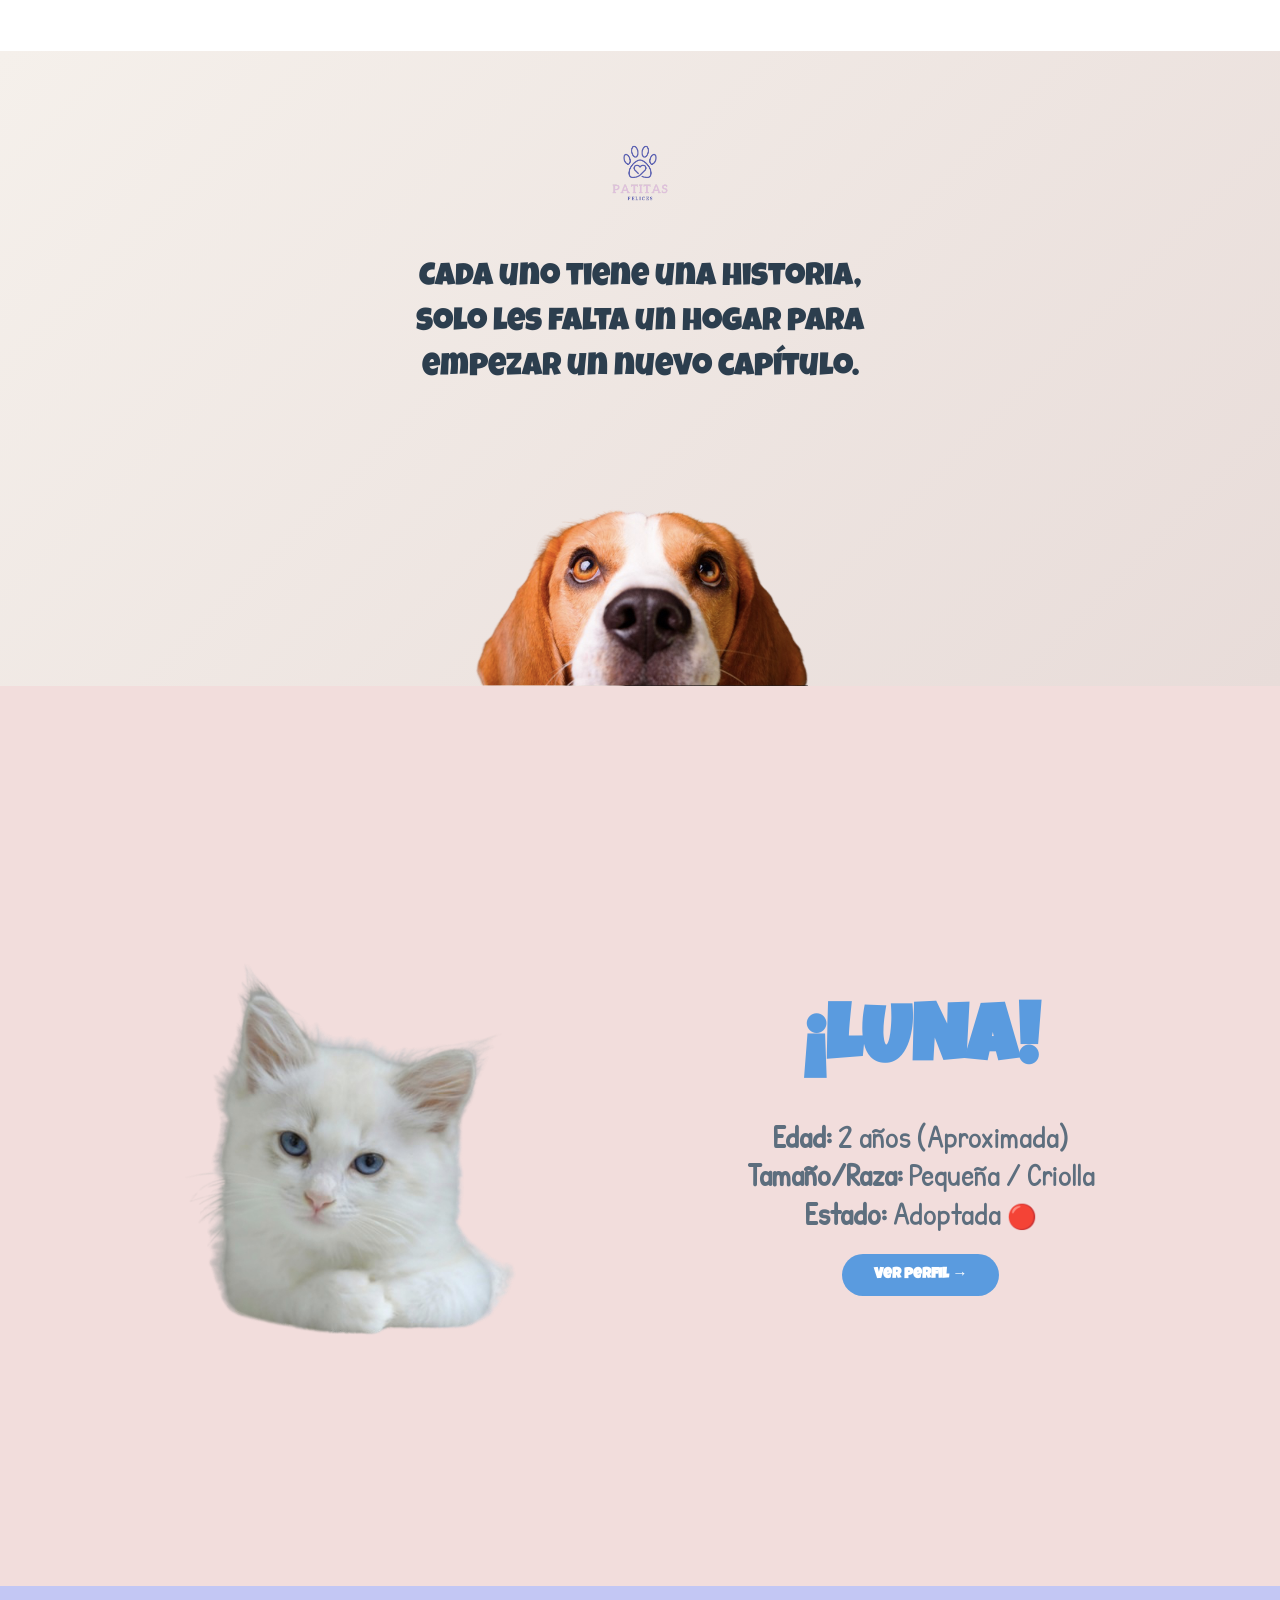
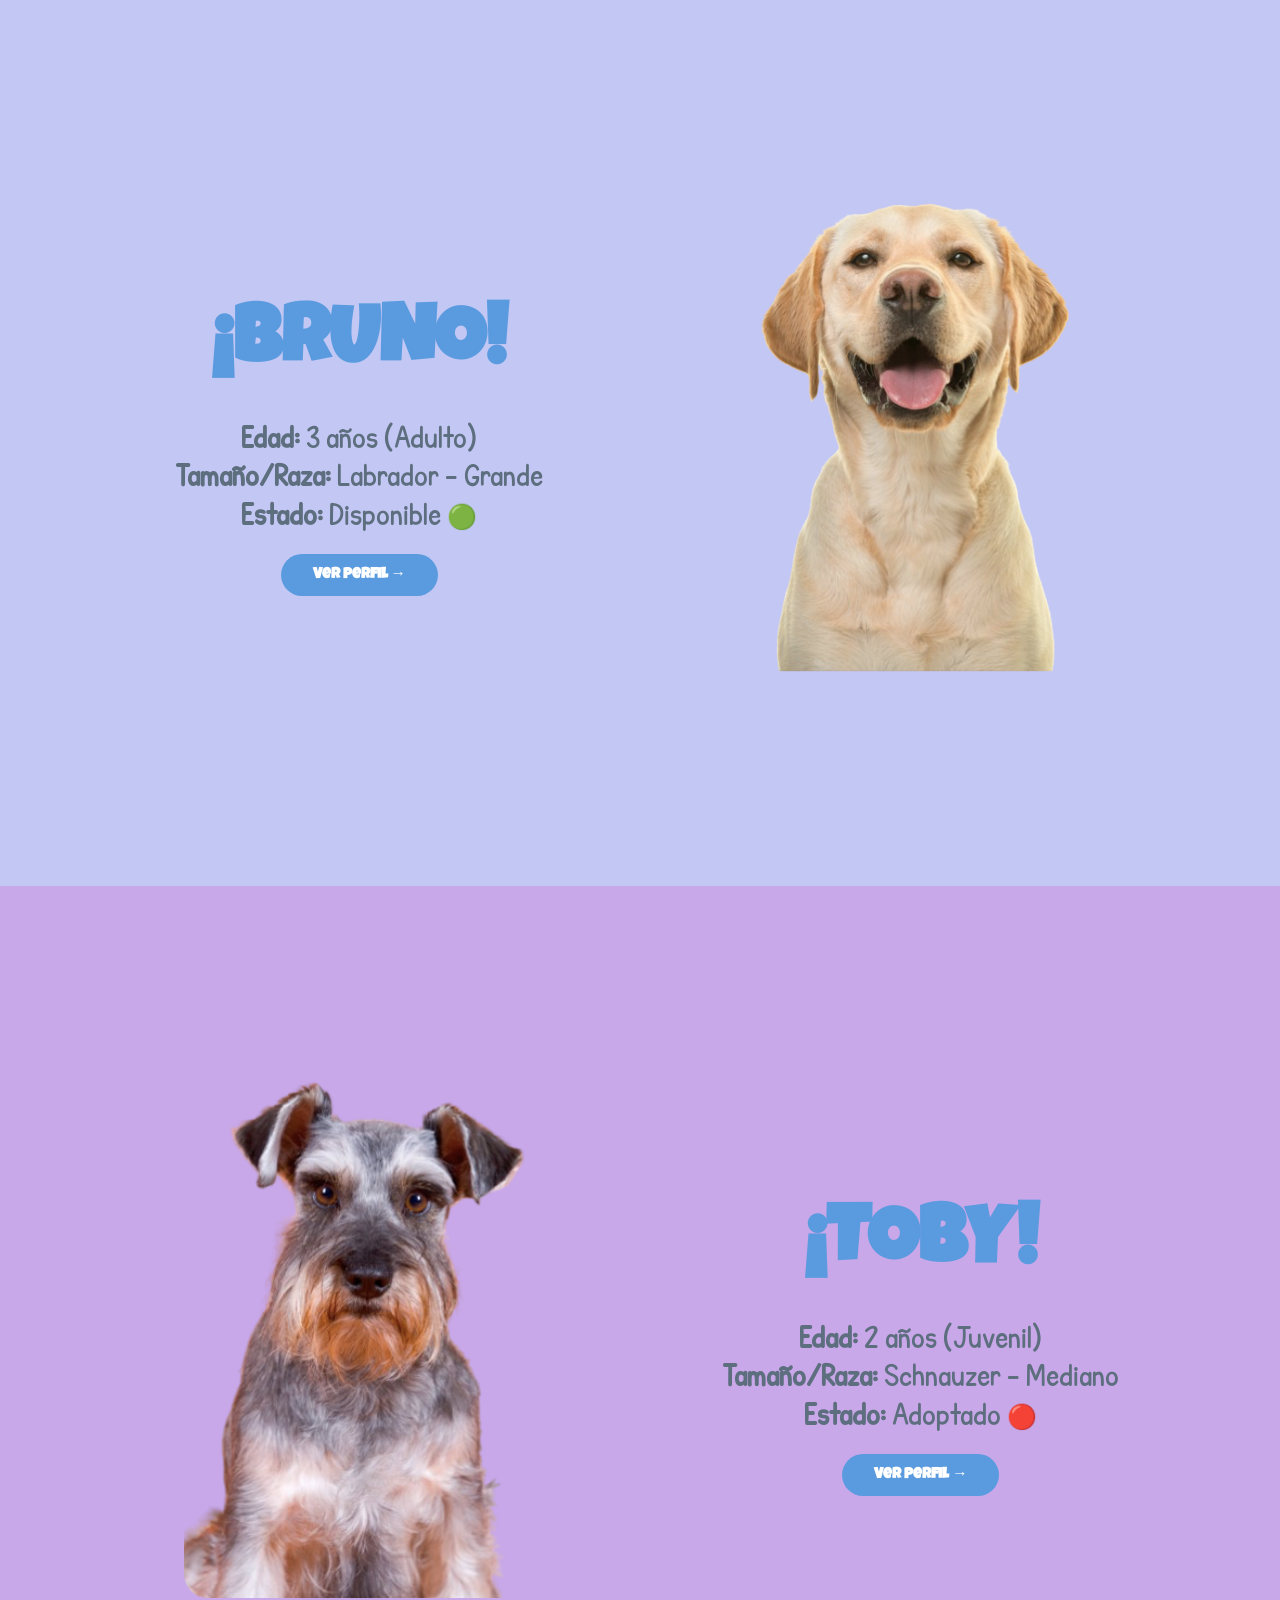
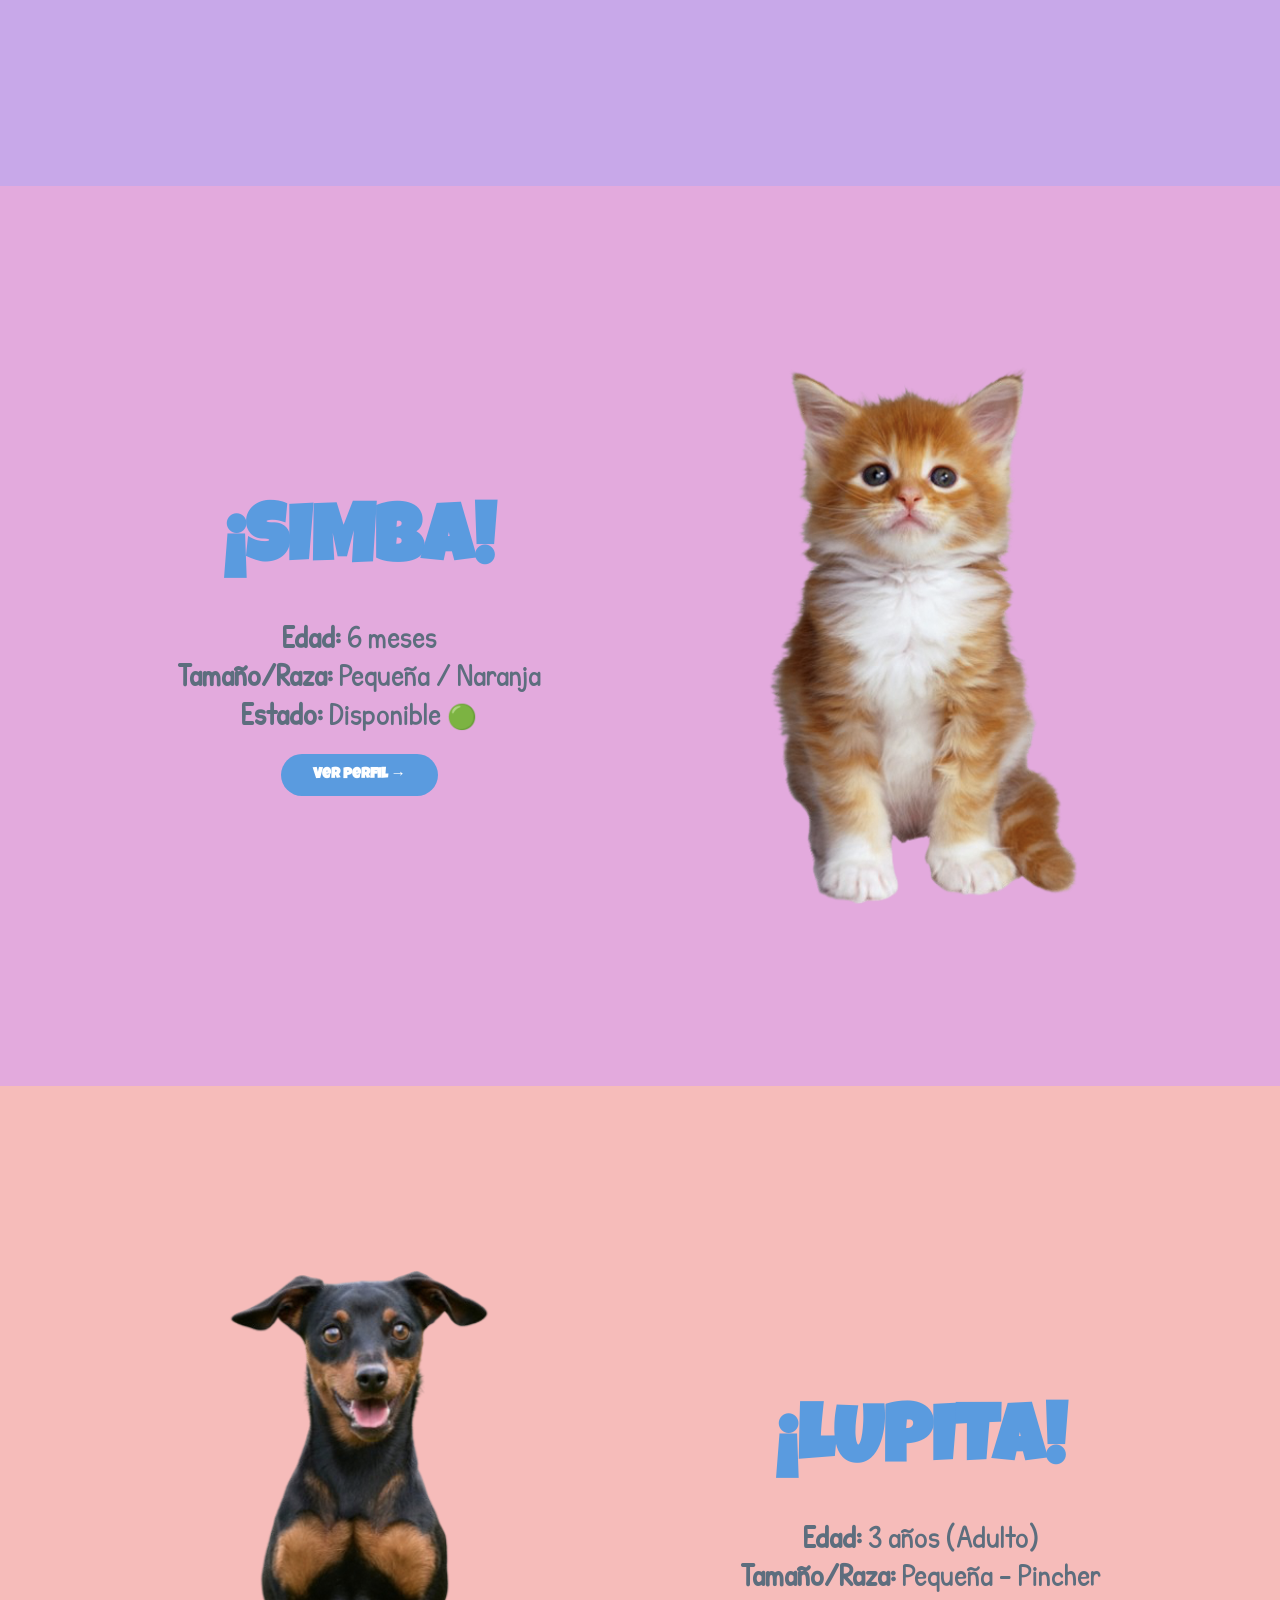
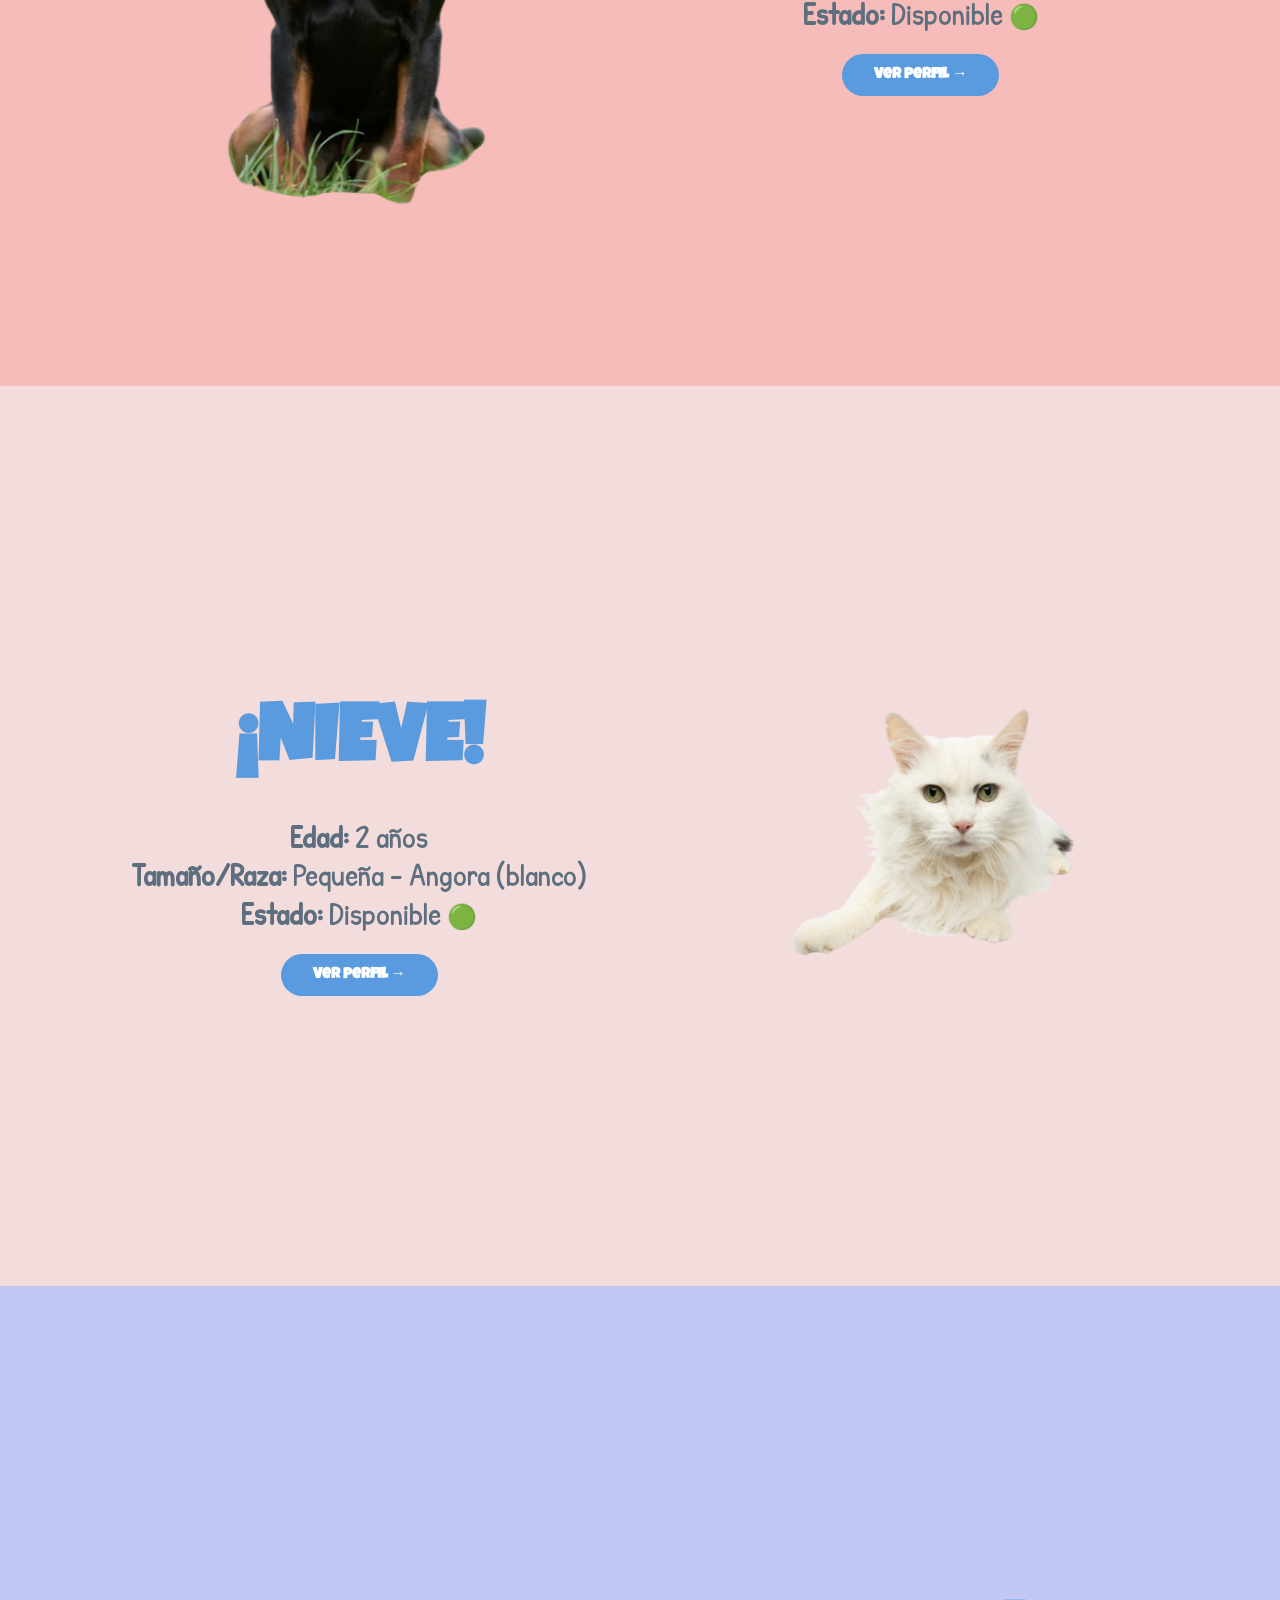
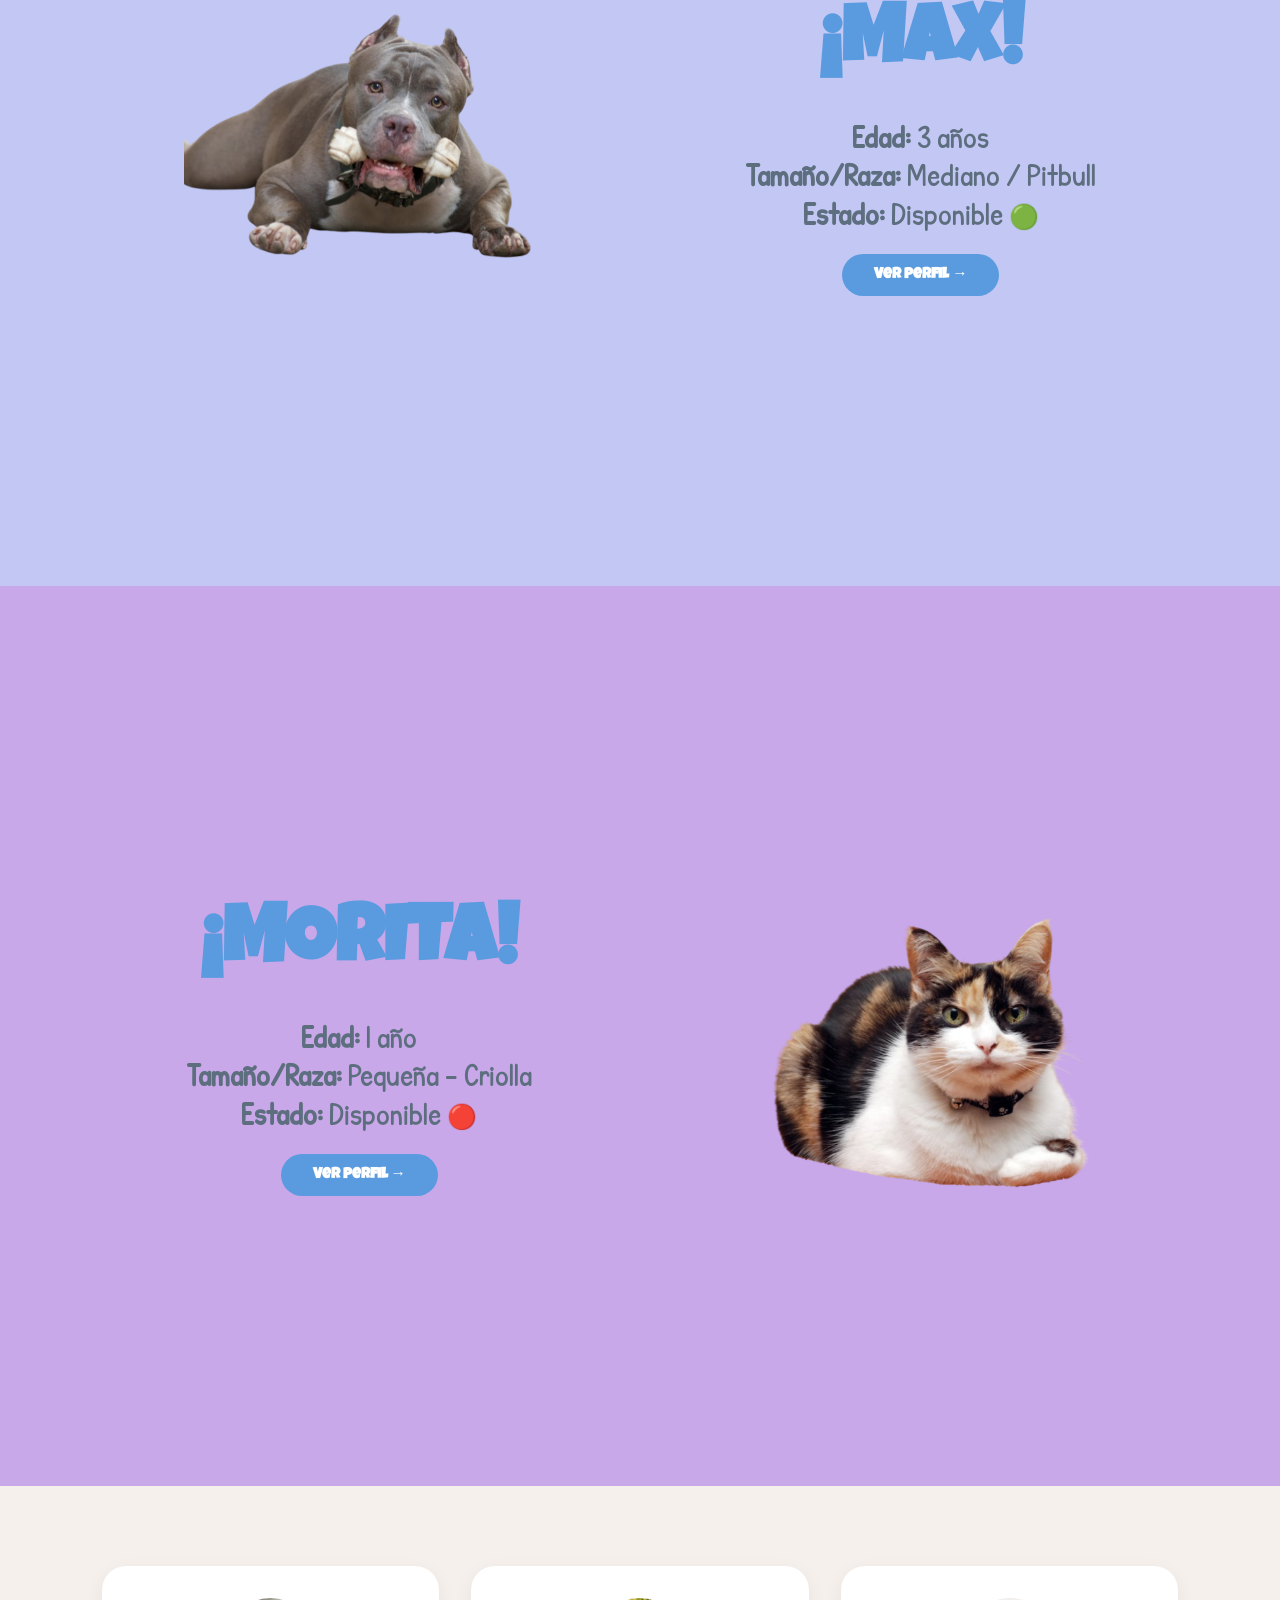
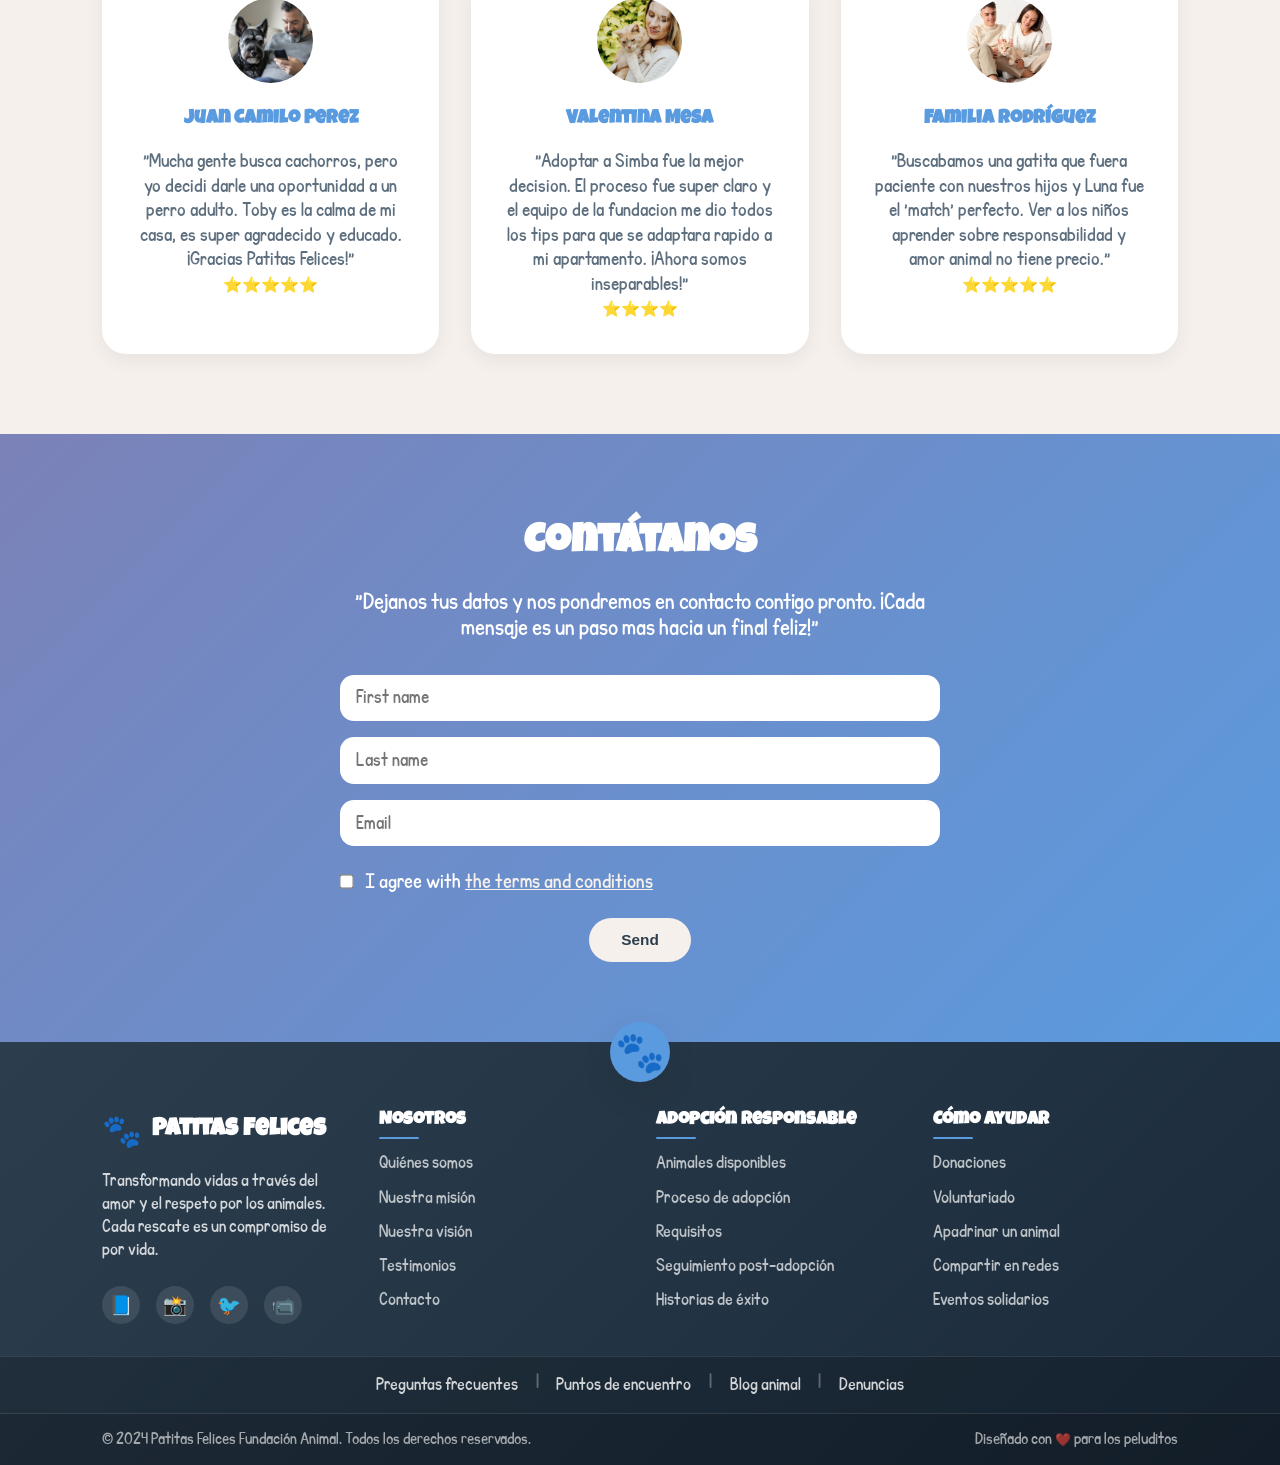
==== commit e694a7ef: "Fix: responsive" ====
--- a/index.html
+++ b/index.html
@@ -192,24 +192,25 @@
                 <button>Quiero asistir</button>
             </article>
         </section>
-
+<section id="portada">
+        <div class="portada-contenido">
+            <div class="portada-logo">
+                <img src="imagenes/Logotipo.webp" alt="Patitas Felices Logo">
+            </div>
+             
+            <p class="portada-frase">
+                Cada uno tiene una historia,<br>
+                solo les falta un hogar para empezar un nuevo capítulo.
+            </p>
+        </div>
+          
+        <div class="portada-imagen">
+            <img src="imagenes/catalogo-perro-principal.png" alt="Perro feliz">
+        </div>
+    
+</section>
         <section id="catalogo">
-
-            <article id="portada">
-                <div class="portada-contenido">
-                    <div class="portada-logo">
-                        <img src="imagenes/Logotipo.webp" alt="Patitas Felices Logo">
-                    </div>
-                    <p class="portada-frase">
-                        Cada uno tiene una historia,<br>
-                        solo les falta un hogar para empezar un nuevo capítulo.
-                    </p>
-                </div>
-                <div class="portada-imagen">
-                    <img src="imagenes/catalogo-perro-principal.png" alt="Perro feliz">
-                </div>
-            </article>
-            <article>
+            <article id="luna">
                 <div>
                     <img src="imagenes/luna.png" alt="Luna">
                 </div>
@@ -220,11 +221,11 @@
                         <strong>Tamaño/Raza:</strong> Pequeña / Criolla<br>
                         <strong>Estado:</strong> Adoptada 🔴
                     </p>
-                    <button class="btn-adoptar">Adoptar</button>
-                </div>
-
-            </article>
-            <article>
+                    <a href="perfiles/luna.html">Ver perfil →</a>
+                </div>
+
+            </article>
+            <article id="bruno">
                 <div>
                     <h2>¡BRUNO!</h2>
                     <p>
@@ -232,15 +233,15 @@
                         <strong>Tamaño/Raza:</strong> Labrador - Grande<br>
                         <strong>Estado:</strong> Disponible 🟢
                     </p>
-                    <button class="btn-adoptar">Adoptar</button>
+                    <a href="perfiles/bruno.html">Ver perfil →</a>
                 </div>
                 <div>
                     <img src="imagenes/bruno.png" alt="Bruno">
                 </div>
             </article>
-            <article>
-                <div>
-                    <img src="imagenes/toby.png" alt="Toby">
+            <article id="toby">
+                <div>
+                    <img src="imagenes/Toby.png" alt="Toby">
                 </div>
                 <div>
                     <h2>¡TOBY!</h2>
@@ -249,11 +250,10 @@
                         <strong>Tamaño/Raza:</strong> Schnauzer - Mediano<br>
                         <strong>Estado:</strong> Adoptado 🔴
                     </p>
-                    <button class="btn-adoptar">Adoptar</button>
-                </div>
-            </article>
-            <article>
-
+                    <a href="perfiles/toby.html">Ver perfil →</a>
+                </div>
+            </article>
+            <article id="simba">
                 <div>
                     <h2>¡SIMBA!</h2>
                     <p>
@@ -261,13 +261,13 @@
                         <strong>Tamaño/Raza:</strong> Pequeña / Naranja<br>
                         <strong>Estado:</strong> Disponible 🟢
                     </p>
-                    <button class="btn-adoptar">Adoptar</button>
+                    <a href="perfiles/simba.html">Ver perfil →</a>
                 </div>
                 <div>
                     <img src="imagenes/simba.png" alt="Simba">
                 </div>
             </article>
-            <article>
+            <article id="lupita">
                 <div>
                     <img src="imagenes/lupita.png" alt="lupita">
                 </div>
@@ -278,11 +278,10 @@
                         <strong>Tamaño/Raza:</strong> Pequeña - Pincher<br>
                         <strong>Estado:</strong> Disponible 🟢
                     </p>
-                    <button class="btn-adoptar">Adoptar</button>
-                </div>
-            </article>
-            <article>
-
+                    <a href="perfiles/lupita.html">Ver perfil →</a>
+                </div>
+            </article>
+            <article id="nieve">
                 <div>
                     <h2>¡NIEVE!</h2>
                     <p>
@@ -290,13 +289,13 @@
                         <strong>Tamaño/Raza:</strong> Pequeña - Angora (blanco)<br>
                         <strong>Estado:</strong> Disponible 🟢
                     </p>
-                    <button class="btn-adoptar">Adoptar</button>
+                    <a href="perfiles/nieve.html">Ver perfil →</a>
                 </div>
                 <div>
                     <img src="imagenes/nieve.png" alt="Nieve">
                 </div>
             </article>
-            <article>
+            <article id="max">
                 <div>
                     <img src="imagenes/max.png" alt="max">
                 </div>
@@ -307,18 +306,18 @@
                         <strong>Tamaño/Raza:</strong> Mediano / Pitbull<br>
                         <strong>Estado:</strong> Disponible 🟢
                     </p>
-                    <button class="btn-adoptar">Adoptar</button>
-                </div>
-            </article>
-            <article>
+                    <a href="perfiles/max.html">Ver perfil →</a>
+                </div>
+            </article>
+            <article id="morita">
                 <div>
                     <h2>¡MORITA!</h2>
                     <p>
                         <strong>Edad:</strong> 1 año <br>
                         <strong>Tamaño/Raza:</strong> Pequeña - Criolla<br>
-                        <strong>Estado:</strong> Disponible 🟢
-                    </p>
-                    <button class="btn-ver-mas">Ver perfil →</button>
+                        <strong>Estado:</strong> Disponible 🔴
+                    </p>
+                    <a href="perfiles/morita.html">Ver perfil →</a>
                 </div>
                 <div>
                     <img src="imagenes/morita.png" alt="Morita">
@@ -436,6 +435,7 @@
             </div>
         </div>
     </footer>
+    
 </body>
 
 </html>
--- a/style.css
+++ b/style.css
@@ -10,22 +10,20 @@
     font-weight: normal;
     font-style: normal;
 }
+
 @font-face {
     font-family: 'parrafos';
-    src: url('fonts/Cafe\ Francoise_D.otf') format('opentype');
+    src: url('fonts/KGPerfectPenmanship.ttf') format('truetype');
     font-weight: normal;
     font-style: normal;
-        
 }
 
 :root {
-    
     --arena: #F5F0EB;
     --cardo: #E8DCD9;
     --cielo: #7B82B8;
     --mar: #5A9BDF;
     --lago: #8BB5E8;
-    
     --blanco: #FFFFFF;
     --texto-profundo: #2C3E4E;
     --texto-suave: #5D6E7E;
@@ -37,12 +35,13 @@
 }
 
 body {
-    
     background-color: var(--fondo-calido);
     color: var(--texto-profundo);
     line-height: 1.5;
-}
-
+    font-family: 'parrafos', 'Segoe UI', system-ui, sans-serif;
+}
+
+/* ========== HEADER RESPONSIVE ========== */
 header {
     background: rgba(255, 255, 255, 0.96);
     backdrop-filter: blur(12px);
@@ -52,15 +51,17 @@
     align-items: center;
     box-shadow: var(--sombra-suave);
     border-bottom: 1px solid rgba(0, 0, 0, 0.04);
+    flex-wrap: wrap;
+    position: sticky;
+    top: 0;
+    z-index: 1000;
 }
 
 #contenedor-logo img {
     height: 5em;
-    width: 100%;
+    width: auto;
     transition: transform 0.3s;
-    padding: 0;
-}
-
+}
 
 #contenedor-logo img:hover {
     transform: scale(1.05);
@@ -70,6 +71,7 @@
     display: flex;
     gap: 2.5rem;
     list-style: none;
+    flex-wrap: wrap;
 }
 
 nav ul li a {
@@ -118,16 +120,18 @@
     transform: translateY(-2px);
 }
 
-
+/* ========== HOME SECTION ========== */
 #home {
-    min-height: 25em;
+    min-height: 85vh;
     background: linear-gradient(125deg, var(--arena) 0%, var(--cardo) 100%);
     display: flex;
     align-items: center;
+    justify-content: space-around;
     padding: 0 8%;
     position: relative;
     overflow: hidden;
-    justify-content: center;
+    gap: 2rem;
+    flex-wrap: wrap;
 }
 
 #home::before {
@@ -138,45 +142,57 @@
     right: -30px;
     pointer-events: none;
 }
-#home::after{
+
+#home::after {
     content: '🐾';
     position: absolute;
     font-size: 350px;
     left: 30px;
     opacity: 0.08;
-}
-
+    pointer-events: none;
+}
 
 #home div {
-    max-width: 650px;
+    max-width: 550px;
     position: relative;
     z-index: 2;
-    
+    flex: 1;
+}
+
+#perro-home {
+    flex: 1;
+    display: flex;
+    justify-content: center;
+}
+
+#perro-home img {
+    max-width: 100%;
+    height: auto;
+    width: 400px;
 }
 
 #home h1 {
-    font-size: 4.2rem;
-    line-height: 1.15;
+    font-size: clamp(2rem, 5vw, 4.2rem);
+    line-height: 1.2;
     margin-bottom: 1.5rem;
     color: var(--texto-profundo);
     font-family: 'MiFuentePersonalizada';
 }
 
 #home p {
-    font-size: 1.2rem;
+    font-size: clamp(0.9rem, 1.5vw, 1.2rem);
     color: var(--texto-suave);
-    margin-bottom: 2.5rem;
-    line-height: 1.7;
-    font-family: 'parrafos';
-    
+    margin-bottom: 2rem;
+    line-height: 1.6;
+    font-family: 'parrafos';
 }
 
 #home button {
     background: var(--mar);
     color: var(--blanco);
     border: none;
-    padding: 1rem 3rem;
-    font-size: 1.1rem;
+    padding: 0.8rem 2rem;
+    font-size: clamp(0.9rem, 1.2vw, 1rem);
     font-weight: 600;
     border-radius: var(--borde-muy-redondo);
     cursor: pointer;
@@ -189,23 +205,26 @@
     transform: translateY(-3px);
 }
 
-
+/* ========== ESTADÍSTICAS ========== */
 #estadisticas {
     display: flex;
     justify-content: center;
-    gap: 4rem;
+    gap: clamp(1rem, 4vw, 4rem);
     padding: 4rem 6%;
     background: var(--blanco);
+    flex-wrap: wrap;
 }
 
 .contenido-estadisticas {
     text-align: center;
-    padding: 2rem 3rem;
-    min-width: 220px;
+    padding: clamp(1rem, 3vw, 2rem) clamp(1.5rem, 4vw, 3rem);
+    min-width: 180px;
     transition: all 0.3s;
     border-radius: var(--borde-redondo);
     background: var(--fondo-calido);
     border: 1px solid rgba(90, 155, 223, 0.1);
+    flex: 1;
+    max-width: 250px;
 }
 
 .contenido-estadisticas:hover {
@@ -215,7 +234,7 @@
 }
 
 .contenido-estadisticas h3 {
-    font-size: 3rem;
+    font-size: clamp(2rem, 4vw, 3rem);
     color: var(--mar);
     margin-bottom: 0.5rem;
     font-weight: 700;
@@ -226,19 +245,20 @@
     color: var(--texto-suave);
     font-weight: 500;
     font-family: 'parrafos';
-}
-
-
+    font-size: clamp(0.8rem, 1.2vw, 1rem);
+}
+
+/* ========== CARRUSEL INFINITO ========== */
 #carrusel-netflix {
     overflow: hidden;
-    padding: 3.5rem 0;
+    padding: 3rem 0;
     background: linear-gradient(135deg, var(--arena) 0%, var(--cardo) 100%);
     white-space: nowrap;
 }
 
 .carrusel-track {
     display: flex;
-    gap: 1.8rem;
+    gap: 1.5rem;
     animation: scrollInfinito 40s linear infinite;
 }
 
@@ -248,15 +268,15 @@
 
 .carrusel-item {
     flex-shrink: 0;
-    width: 340px;
+    width: clamp(250px, 25vw, 320px);
     border-radius: var(--borde-redondo);
     overflow: hidden;
 }
 
 .carrusel-item img {
     width: 100%;
-    height: 240px;
-    object-fit: cover; /* Recortar la imagen */
+    height: clamp(180px, 20vw, 240px);
+    object-fit: cover;
     box-shadow: var(--sombra-suave);
     transition: all 0.3s;
 }
@@ -270,19 +290,14 @@
     100% { transform: translateX(-50%); }
 }
 
-
+/* ========== ABOUT SECTION ========== */
 #about {
-    padding: 0 8%;
+    padding: 4rem 8% 0 8%;
     background-image: url('imagenes/fondopatitas.png');
     background-size: cover;
     background-attachment: fixed;
     position: relative;
     overflow: hidden;
-}
-
-#quienes-somos-container {
-    position: relative;
-    z-index: 2;
 }
 
 #about::before {
@@ -292,6 +307,7 @@
     opacity: 0.04;
     right: 20px;
     bottom: 20px;
+    pointer-events: none;
 }
 
 #about::after {
@@ -301,6 +317,7 @@
     opacity: 0.04;
     left: 20px;
     top: 20px;
+    pointer-events: none;
 }
 
 #about article {
@@ -312,23 +329,23 @@
 }
 
 #about h2 {
-    font-size: 3.2rem;
-    margin-top: 6rem;
+    font-size: clamp(2rem, 5vw, 3.2rem);
     margin-bottom: 2rem;
     background: linear-gradient(135deg, var(--mar) 0%, var(--cielo) 100%);
     background-clip: text;
     -webkit-background-clip: text;
+    color: transparent;
     font-family: 'MiFuentePersonalizada';
 }
 
 #about p {
-    font-size: 1.35rem;
+    font-size: clamp(1rem, 2vw, 1.35rem);
     color: var(--texto-suave);
-    line-height: 1.9;
-    margin-bottom: 2.5rem;
+    line-height: 1.8;
+    margin-bottom: 2rem;
     font-style: italic;
     background: var(--blanco);
-    padding: 2.5rem 3rem;
+    padding: clamp(1.5rem, 4vw, 2.5rem);
     border-radius: var(--borde-redondo);
     box-shadow: var(--sombra-natural);
     border-left: 5px solid var(--mar);
@@ -337,28 +354,38 @@
 
 #about p::before {
     content: '"';
-    font-size: 4rem;
+    font-size: 3rem;
     color: var(--mar);
     opacity: 0.3;
     position: absolute;
-    left: 20px;
-    top: 10px;
+    left: 15px;
+    top: 5px;
     font-family: serif;
 }
 
 #about p::after {
     content: '"';
-    font-size: 4rem;
+    font-size: 3rem;
     color: var(--mar);
     opacity: 0.3;
     position: absolute;
-    right: 20px;
-    bottom: -10px;
+    right: 15px;
+    bottom: -5px;
     font-family: serif;
 }
 
+#quienes-somos-container img {
+    height: auto;
+    transition: transform 0.3s;
+}
+
+#quienes-somos-container img:hover {
+    transform: scale(1.05);
+}
+
+/* ========== MISIÓN ========== */
 #Mision {
-    padding: 5rem 8%;
+    padding: clamp(3rem, 8vw, 5rem) 8%;
     background: linear-gradient(135deg, var(--arena) 0%, var(--cardo) 100%);
     text-align: center;
     position: relative;
@@ -372,6 +399,7 @@
     opacity: 0.05;
     left: -30px;
     top: 20%;
+    pointer-events: none;
 }
 
 #Mision::after {
@@ -381,95 +409,66 @@
     opacity: 0.05;
     right: -20px;
     bottom: 10%;
+    pointer-events: none;
 }
 
 #Mision h2 {
-    font-size: 3rem;
-    margin-bottom: 3rem;
+    font-size: clamp(2rem, 5vw, 3rem);
+    margin-bottom: 2rem;
     color: var(--texto-profundo);
-    position: relative;
-    display: inline-block;
-    font-family: 'MiFuentePersonalizada';
-}
-
-#Mision h2::before {
-    content: '';
-    position: absolute;
-    bottom: -10px;
-    left: 50%;
-    transform: translateX(-50%);
-    width: 80px;
-    height: 3px;
-    border-radius: 3px;
+    font-family: 'MiFuentePersonalizada';
 }
 
 .mision-container {
     display: grid;
-    grid-template-columns: repeat(4, 1fr);
-    gap: 2rem;
-    margin-bottom: 3rem;
+    grid-template-columns: repeat(auto-fit, minmax(220px, 1fr));
+    gap: clamp(1rem, 3vw, 2rem);
+    margin-bottom: 2rem;
 }
 
 #Mision article {
     background: var(--blanco);
-    padding: 2rem 1.5rem;
+    padding: clamp(1.2rem, 3vw, 2rem);
     border-radius: var(--borde-redondo);
     transition: all 0.4s;
     box-shadow: var(--sombra-suave);
     text-align: center;
-    position: relative;
-    overflow: hidden;
     cursor: pointer;
 }
 
-#Mision article::before {
-    content: '';
-    position: absolute;
-    top: 0;
-    left: 0;
-    width: 100%;
-    height: 4px;
-    background: linear-gradient(90deg, var(--mar), var(--cielo));
-    transform: scaleX(0);
-    transition: transform 0.4s;
-}
-
-#Mision article:hover::before {
-    transform: scaleX(1);
-}
-
 #Mision article:hover {
-    transform: translateY(-12px);
+    transform: translateY(-8px);
     box-shadow: var(--sombra-natural);
 }
 
-.mision-icono {
-    font-size: 3.5rem;
-    margin-bottom: 1.2rem;
+.mision-icono img {
+    width: 70px;
+    height: auto;
+    margin-bottom: 1rem;
     transition: transform 0.3s;
 }
 
-#Mision article:hover .mision-icono {
+#Mision article:hover .mision-icono img {
     transform: scale(1.1);
 }
 
 #Mision article h3 {
-    font-size: 1.4rem;
+    font-size: clamp(1rem, 2vw, 1.3rem);
     color: var(--mar);
-    margin-bottom: 1rem;
-    font-weight: 700;
+    margin-bottom: 0.8rem;
     font-family: 'MiFuentePersonalizada';
 }
 
 #Mision article p {
-    font-size: 0.95rem;
+    font-size: clamp(0.8rem, 1.2vw, 0.95rem);
     color: var(--texto-suave);
     line-height: 1.6;
     font-family: 'parrafos';
 }
 
+/* ========== VISIÓN ========== */
 #Vision {
-    padding: 5rem 8%;
+    padding: clamp(3rem, 8vw, 5rem) 8%;
     background: linear-gradient(135deg, var(--lago) 0%, var(--mar) 100%);
     text-align: center;
     position: relative;
@@ -497,169 +496,90 @@
 }
 
 #Vision h2 {
-    font-size: 3rem;
+    font-size: clamp(2rem, 5vw, 3rem);
     margin-bottom: 1rem;
     color: var(--blanco);
     font-family: 'MiFuentePersonalizada';
-    position: relative;
-    display: inline-block;
-}
-
-#Vision h2::before {
-    content: '';
-    position: absolute;
-    bottom: -10px;
-    left: 50%;
-    transform: translateX(-50%);
-    width: 80px;
-    height: 3px;
-    background: var(--blanco);
-    border-radius: 3px;
-    opacity: 0.5;
-}
-
+}
 
 .vision-frase {
-    font-size: 1.5rem;
+    font-size: clamp(1rem, 2vw, 1.5rem);
     color: rgba(255, 255, 255, 0.95);
-    margin-bottom: 3rem;
+    margin-bottom: 2rem;
     font-style: italic;
     font-family: 'parrafos';
-    letter-spacing: 1px;
 }
 
 .vision-container {
     display: grid;
-    grid-template-columns: repeat(4, 1fr);
-    gap: 2rem;
+    grid-template-columns: repeat(auto-fit, minmax(220px, 1fr));
+    gap: clamp(1rem, 3vw, 2rem);
     margin-bottom: 1rem;
 }
 
 #Vision article {
     background: rgba(255, 255, 255, 0.95);
-    padding: 2rem 1.5rem;
+    padding: clamp(1.2rem, 3vw, 2rem);
     border-radius: var(--borde-redondo);
     transition: all 0.4s;
     text-align: center;
     backdrop-filter: blur(10px);
     cursor: pointer;
-    position: relative;
-    overflow: hidden;
-}
-
-#Vision article::before {
-    content: '';
-    position: absolute;
-    top: 0;
-    left: 0;
-    width: 100%;
-    height: 4px;
-    background: linear-gradient(90deg, var(--blanco), var(--arena));
-    transform: scaleX(0);
-    transition: transform 0.4s;
-}
-
-#Vision article:hover::before {
-    transform: scaleX(1);
 }
 
 #Vision article:hover {
-    transform: translateY(-10px);
+    transform: translateY(-8px);
     box-shadow: var(--sombra-natural);
 }
 
-.vision-icono {
-    font-size: 3.2rem;
+.vision-icono img {
+    width: 60px;
+    height: auto;
     margin-bottom: 1rem;
     transition: transform 0.3s;
 }
 
-#Vision article:hover .vision-icono {
+#Vision article:hover .vision-icono img {
     transform: scale(1.1);
 }
 
 #Vision article h3 {
-    font-size: 1.3rem;
+    font-size: clamp(1rem, 1.8vw, 1.2rem);
     color: var(--mar);
     margin-bottom: 0.8rem;
-    font-weight: 700;
     font-family: 'MiFuentePersonalizada';
 }
 
 #Vision article p {
-    font-size: 0.95rem;
+    font-size: clamp(0.8rem, 1.2vw, 0.95rem);
     color: var(--texto-suave);
     line-height: 1.6;
     font-family: 'parrafos';
 }
 
-@media (max-width: 1200px) {
-    .vision-container {
-        grid-template-columns: repeat(2, 1fr);
-        gap: 1.8rem;
-    }
-}
-
-@media (max-width: 768px) {
-    #Vision {
-        padding: 3rem 5%;
-    }
-    
-    #Vision h2 {
-        font-size: 2.2rem;
-    }
-    
-    .vision-frase {
-        font-size: 1.2rem;
-        margin-bottom: 2rem;
-    }
-    
-    .vision-container {
-        grid-template-columns: 1fr;
-        gap: 1.5rem;
-    }
-    
-    #Vision article {
-        padding: 1.5rem;
-    }
-    
-    .vision-icono {
-        font-size: 2.5rem;
-    }
-    
-    #Vision article h3 {
-        font-size: 1.2rem;
-    }
-}
-
-@media (max-width: 480px) {
-    .vision-frase {
-        font-size: 1rem;
-    }
-}
-
+/* ========== EVENTOS ========== */
 #Eventos {
-    padding: 5rem 8%;
+    padding: clamp(3rem, 8vw, 5rem) 8%;
     background: var(--blanco);
     text-align: center;
 }
 
 #Eventos h2 {
-    font-size: 3rem;
+    font-size: clamp(1.8rem, 5vw, 2.8rem);
     margin-bottom: 0.5rem;
     font-family: 'MiFuentePersonalizada';
 }
 
-#Eventos p {
-    font-size: 1.2rem;
+#Eventos  p {
+    font-size: clamp(0.9rem, 1.5vw, 1.1rem);
     color: var(--texto-suave);
-    margin-bottom: 3rem;
+    margin-bottom: 2rem;
     font-family: 'parrafos';
 }
 
 #Eventos article {
     display: inline-block;
-    width: 360px;
+    width: clamp(280px, 30vw, 360px);
     margin: 1rem;
     background: var(--fondo-calido);
     border-radius: var(--borde-redondo);
@@ -671,43 +591,92 @@
 }
 
 #Eventos article:hover {
-    transform: translateY(-8px);
+    transform: translateY(-5px);
     box-shadow: var(--sombra-natural);
 }
 
 #Eventos article h3 {
-    padding: 1.2rem 1.5rem 0.5rem;
+    padding: 1rem 1.2rem 0.3rem;
     color: var(--mar);
     font-family: 'MiFuentePersonalizada';
+    font-size: clamp(1rem, 1.5vw, 1.2rem);
 }
 
 #Eventos article img {
     width: 100%;
-    height: 200px;
+    height: clamp(160px, 20vw, 200px);
     object-fit: cover;
 }
 
 #Eventos article p {
-    padding: 1rem 1.5rem;
+    padding: 0.8rem 1.2rem;
     color: var(--texto-suave);
     font-family: 'parrafos';
+    font-size: clamp(0.8rem, 1.2vw, 0.9rem);
+    line-height: 1.5;
 }
 
 #Eventos article button {
-    margin: 0 1.5rem 1.5rem;
-    padding: 0.7rem 1.8rem;
+    margin: 0 1.2rem 1.2rem;
+    padding: 0.6rem 1.5rem;
     background: var(--mar);
     color: var(--blanco);
     border: none;
     border-radius: var(--borde-muy-redondo);
     cursor: pointer;
     transition: all 0.3s;
+    font-size: clamp(0.8rem, 1vw, 0.9rem);
 }
 
 #Eventos article button:hover {
     background: var(--cielo);
 }
 
+/* ========== PORTADA DEL CATÁLOGO ========== */
+#portada {
+    background: linear-gradient(135deg, var(--arena) 0%, var(--cardo) 100%);
+    min-height: 60vh;
+    display: flex;
+    flex-direction: column;
+    align-items: center;
+    justify-content: center;
+    padding: 4rem 8% 0 8%;
+    gap: 3rem;
+    text-align: center;
+    flex-wrap: wrap;
+}
+
+.portada-contenido {
+    max-width: 500px;
+    flex: 1;
+}
+
+.portada-logo img {
+    width: 120px;
+    height: auto;
+    margin-bottom: 1rem;
+}
+
+.portada-frase {
+    font-size: clamp(1.2rem, 3vw, 2rem);
+    line-height: 1.4;
+    color: var(--texto-profundo);
+    font-family: 'MiFuentePersonalizada';
+    margin: 0;
+}
+
+.portada-imagen {
+    flex: 1;
+    display: flex;
+    justify-content: center;
+}
+
+.portada-imagen img {
+    max-width: 100%;
+    height: auto;
+    width: 350px;
+}
+
 
 #catalogo {
     display: flex;
@@ -718,179 +687,61 @@
     min-height: 100vh;
     display: flex;
     align-items: center;
-    justify-content: space-between;
-    padding: 0 8%;
-    gap: 5rem;
+    justify-content: space-evenly;
+    padding: 3rem 8%;
+    gap: 3rem;
     transition: all 0.3s;
-}
-
-#portada {
-    background: linear-gradient(135deg, var(--arena) 0%, var(--cardo) 100%);
-    min-height: 100vh;
-    display: flex;
-    flex-direction: column;
-    align-items: center;
-    justify-content: flex-start;
-    padding: 4rem 8%;
+    flex-wrap: wrap;
+}
+
+#luna { background-color: #f2dddc; }
+#bruno { background-color: #c3c7f4; }
+#toby { background-color: #c8a8e9; }
+#simba { background-color: #e3aadd; }
+#lupita { background-color: #f6bcba; }
+#nieve { background-color: #f2dddc; }
+#max { background-color: #c3c7f4; }
+#morita { background-color: #c8a8e9; }
+
+#catalogo article div {
+    flex: 1;
+    min-width: 250px;
     text-align: center;
-    border: none;
-    outline: none;
-}
-
-.portada-contenido {
-    max-width: 700px;
-    height: 10%;
-    border: none;
-    outline: none;
-}
-
-.portada-logo {
+}
+
+#catalogo article h2 {
+    font-size: clamp(2rem, 8vw, 5rem);
+    color: var(--mar);
+    margin-bottom: 1rem;
+    font-family: 'MiFuentePersonalizada';
+}
+
+#catalogo article p {
+    font-size: clamp(1rem, 2vw, 1.5rem);
+    color: var(--texto-suave);
+    line-height: 1.6;
     margin-bottom: 1.5rem;
-    border: none;
-}
-
-.portada-logo img {
-    width: 15em !important;
-    min-width: 40px !important;
-    height: auto !important;
-    display: flex;
-    margin: 0 auto;
-    border: none !important;
-    outline: none !important;
-    box-shadow: none !important;
-    border-radius: 0 !important;
-    transition: none !important;
-    animation: none !important;
-}
-
-.portada-frase {
-    font-size: 2rem !important;
-    line-height: 1.4;
-    color: var(--texto-profundo);
-    font-family: 'MiFuentePersonalizada';
-    text-align: center;
-    margin: 0 !important;
-    border: none;
-    outline: none;
-}
-
-.portada-imagen {
-    display: flex;
-    justify-content: center !important;
-    align-items: center;
-    width: 100%;
-    margin-top: 1rem;
-    border: none;
-    outline: none;
-}
-
-#portada .portada-imagen img {
-    height: 20vw !important;
-    min-width: 150px !important;
-    min-height: 150px !important;
-    display: flex;
-    border: none !important;
-    outline: none !important;
-    box-shadow: none !important;
-    border-radius: 0 !important;
-    transition: none !important;
-    animation: none !important;
-    transform: none !important;
-}
-
-@media (max-width: 1024px) {
-    .portada-frase {
-        font-size: clamp(1.1rem, 3.5vw, 1.8rem);
-    }
-    
-    .portada-logo img {
-        width: 5.5vw !important;
-        min-width: 35px !important;
-        max-width: 70px !important;
-    }
-    
-    #portada .portada-imagen img {
-        width: 40vw !important;
-        height: 40vw !important;
-        max-width: 400px !important;
-        max-height: 400px !important;
-    }
-}
-
-@media (max-width: 768px) {
-    #portada {
-        padding: 3rem 5%;
-        gap: 1.5rem;
-    }
-    
-    .portada-frase {
-        font-size: clamp(1rem, 4.5vw, 1.5rem);
-    }
-    
-    .portada-logo img {
-        width: 6vw !important;
-        min-width: 30px !important;
-        max-width: 60px !important;
-    }
-    
-    #portada .portada-imagen img {
-        width: 45vw !important;
-        height: 45vw !important;
-        max-width: 300px !important;
-        max-height: 300px !important;
-    }
-}
-
-@media (max-width: 480px) {
-    .portada-frase {
-        font-size: clamp(0.9rem, 5vw, 1.2rem);
-    }
-    
-    .portada-logo img {
-        width: 7vw !important;
-        min-width: 25px !important;
-        max-width: 50px !important;
-    }
-    
-    #portada .portada-imagen img {
-        width: 55vw !important;
-        height: 55vw !important;
-        max-width: 220px !important;
-        max-height: 220px !important;
-    }
-}
-
-#catalogo article  div:first-child {
-    flex: 1;
-    max-width: 550px;
-    
-}
-
-#catalogo article h2 {
-    font-size: 9.2rem;
-    color: var(--mar);
-    margin-bottom: 1.5rem;
-    font-family: 'MiFuentePersonalizada';
-}
-
-#catalogo article p {
-    font-size: 2.2rem;
-    color: var(--texto-suave);
-    line-height: 1.9;
-    margin-bottom: 2rem;
-    font-family: 'parrafos';
-}
-
-.btn-adoptar {
+    font-family: 'parrafos';
+}
+
+
+#catalogo a {
     background: var(--mar);
     color: var(--blanco);
     border: none;
-    padding: 1rem 2.5rem;
-    font-size: 1rem;
+    padding: 0.8rem 2rem;
+    font-size: clamp(0.9rem, 1.2vw, 1rem);
     font-weight: 600;
     border-radius: var(--borde-muy-redondo);
     cursor: pointer;
     transition: all 0.3s;
+    font-family: 'MiFuentePersonalizada';
+    text-decoration: none;
+}
+
+.btn-adoptar a {
+    color: var(--blanco);
+    text-decoration: none;
 }
 
 .btn-adoptar:hover {
@@ -898,12 +749,10 @@
     transform: translateY(-3px);
 }
 
-
-
 #catalogo article img {
-    width: 100%;
-    max-width: 480px;
-
+    max-width: 100%;
+    height: auto;
+    width: 350px;
     object-fit: cover;
     border-radius: var(--borde-redondo);
     transition: transform 0.3s;
@@ -913,18 +762,17 @@
     transform: scale(1.02);
 }
 
-
 #testimonios {
     display: grid;
-    grid-template-columns: repeat(3, 1fr);
+    grid-template-columns: repeat(auto-fit, minmax(280px, 1fr));
     gap: 2rem;
-    padding: 5rem 8%;
+    padding: clamp(3rem, 8vw, 5rem) 8%;
     background: var(--arena);
 }
 
 #testimonios article {
     background: var(--blanco);
-    padding: 2rem;
+    padding: clamp(1.2rem, 3vw, 2rem);
     border-radius: var(--borde-redondo);
     text-align: center;
     transition: all 0.3s;
@@ -932,15 +780,15 @@
 }
 
 #testimonios article:hover {
-    transform: translateY(-6px);
+    transform: translateY(-5px);
     box-shadow: var(--sombra-natural);
 }
 
 #testimonios img {
-    width: 85px;
-    height: 85px;
+    width: clamp(70px, 10vw, 85px);
+    height: clamp(70px, 10vw, 85px);
     border-radius: 50%;
-    background: var(--mar);
+    object-fit: cover;
     margin-bottom: 1rem;
 }
 
@@ -948,55 +796,47 @@
     color: var(--mar);
     margin-bottom: 1rem;
     font-family: 'MiFuentePersonalizada';
+    font-size: clamp(1rem, 1.5vw, 1.2rem);
 }
 
 #testimonios p {
     color: var(--texto-suave);
-    line-height: 1.7;
-    font-family: 'parrafos';
+    line-height: 1.6;
+    font-family: 'parrafos';
+    font-size: clamp(0.85rem, 1.2vw, 1rem);
 }
 
 #contact {
-    padding: 5rem 8%;
+    padding: clamp(3rem, 8vw, 5rem) 8%;
     background: linear-gradient(135deg, var(--cielo), var(--mar));
     color: var(--blanco);
 }
-#contact p {
-    font-family: 'parrafos';
-    grid-column: 1 / -1;
-}
 
 #contact article {
-    display: grid;
-    grid-template-columns: 1fr 1fr;
-    gap: 2rem;
     max-width: 600px;
     margin: 0 auto;
     text-align: center;
 }
-#email {
-    grid-column: 1 / -1;
-}
-#btn-contact {
-    grid-column: 1 / -1;
-}
+
 #contact h2 {
-    font-size: 2.8rem;
+    font-size: clamp(1.8rem, 5vw, 2.5rem);
     margin-bottom: 1rem;
     font-family: 'MiFuentePersonalizada';
-    grid-column: 1 / -1;
-}
-#check {
-    grid-column: 1 / -1;
-    text-align: left;
-}
+}
+
+#contact p {
+    font-family: 'parrafos';
+    margin-bottom: 2rem;
+    font-size: clamp(0.9rem, 1.5vw, 1.1rem);
+}
+
 #contact input:not([type="checkbox"]):not([type="button"]) {
     width: 100%;
-    padding: 1rem 1.2rem;
+    padding: 0.8rem 1rem;
     margin-bottom: 1rem;
     border: none;
     border-radius: 14px;
-    font-size: 1rem;
+    font-size: clamp(0.9rem, 1.2vw, 1rem);
     font-family: inherit;
 }
 
@@ -1011,6 +851,11 @@
     accent-color: var(--arena);
 }
 
+#check {
+    text-align: left;
+    margin: 0.5rem 0;
+}
+
 #contact label span {
     color: var(--arena);
     text-decoration: underline;
@@ -1021,12 +866,13 @@
     background: var(--arena);
     color: var(--texto-profundo);
     border: none;
-    padding: 1rem 2.5rem;
+    padding: 0.8rem 2rem;
     border-radius: var(--borde-muy-redondo);
     cursor: pointer;
     font-weight: 700;
-    margin-top: 1.5rem;
+    margin-top: 1rem;
     transition: all 0.3s;
+    font-size: clamp(0.9rem, 1.2vw, 1rem);
 }
 
 #contact input[type="button"]:hover {
@@ -1034,15 +880,13 @@
     transform: translateY(-2px);
 }
 
-
-
+/* ========== FOOTER RESPONSIVE ========== */
 footer {
     background: linear-gradient(135deg, var(--texto-profundo) 0%, #1a2a3a 100%);
     color: var(--blanco);
     margin-top: 0;
     position: relative;
 }
-
 
 footer::before {
     content: '🐾';
@@ -1051,7 +895,6 @@
     left: 50%;
     transform: translateX(-50%);
     font-size: 40px;
-    background: var(--blanco);
     width: 60px;
     height: 60px;
     border-radius: 50%;
@@ -1063,32 +906,21 @@
     color: var(--blanco);
 }
 
-
 .footer-container {
     display: grid;
-    grid-template-columns: repeat(4, 1fr);
-    gap: 2rem;
-    padding: 4rem 8% 2rem;
+    grid-template-columns: repeat(auto-fit, minmax(200px, 1fr));
+    gap: clamp(1.5rem, 3vw, 2rem);
+    padding: clamp(2rem, 5vw, 4rem) 8% 2rem;
     max-width: 1400px;
     margin: 0 auto;
 }
-
-
-.footer-columna {
-    animation: fadeInUp 0.6s ease-out backwards;
-}
-
-.footer-columna:nth-child(1) { animation-delay: 0.1s; }
-.footer-columna:nth-child(2) { animation-delay: 0.2s; }
-.footer-columna:nth-child(3) { animation-delay: 0.3s; }
-.footer-columna:nth-child(4) { animation-delay: 0.4s; }
-
 
 .footer-logo {
     display: flex;
     align-items: center;
     gap: 10px;
     margin-bottom: 1rem;
+    flex-wrap: wrap;
 }
 
 .footer-logo-icon {
@@ -1096,23 +928,24 @@
 }
 
 .footer-logo h3 {
-    font-size: 1.5rem;
+    font-size: clamp(1.1rem, 2vw, 1.5rem);
     color: var(--blanco);
     margin: 0;
-}
-
+    font-family: 'MiFuentePersonalizada';
+}
 
 .footer-descripcion {
-    font-size: 0.9rem;
+    font-size: clamp(0.8rem, 1.2vw, 0.9rem);
     line-height: 1.6;
     color: rgba(255, 255, 255, 0.8);
     margin-bottom: 1.5rem;
-}
-
+    font-family: 'parrafos';
+}
 
 .footer-redes {
     display: flex;
     gap: 1rem;
+    flex-wrap: wrap;
 }
 
 .red-social {
@@ -1134,13 +967,13 @@
     transform: translateY(-3px);
 }
 
-
 .footer-columna h4 {
-    font-size: 1.1rem;
-    margin-bottom: 1.2rem;
+    font-size: clamp(0.9rem, 1.5vw, 1.1rem);
+    margin-bottom: 1rem;
     color: var(--blanco);
     position: relative;
     display: inline-block;
+    font-family: 'MiFuentePersonalizada';
 }
 
 .footer-columna h4::after {
@@ -1154,22 +987,22 @@
     border-radius: 2px;
 }
 
-
 .footer-columna ul {
     list-style: none;
     padding: 0;
 }
 
 .footer-columna ul li {
-    margin-bottom: 0.8rem;
+    margin-bottom: 0.6rem;
 }
 
 .footer-columna ul li a {
     text-decoration: none;
     color: rgba(255, 255, 255, 0.7);
     transition: all 0.3s;
-    font-size: 0.9rem;
+    font-size: clamp(0.8rem, 1.2vw, 0.9rem);
     display: inline-block;
+    font-family: 'parrafos';
 }
 
 .footer-columna ul li a:hover {
@@ -1177,10 +1010,9 @@
     transform: translateX(5px);
 }
 
-
 .footer-links-adicionales {
     background: rgba(0, 0, 0, 0.2);
-    padding: 1rem 8%;
+    padding: 0.8rem 8%;
     border-top: 1px solid rgba(255, 255, 255, 0.1);
     border-bottom: 1px solid rgba(255, 255, 255, 0.1);
 }
@@ -1197,9 +1029,10 @@
 .footer-links-container a {
     text-decoration: none;
     color: rgba(255, 255, 255, 0.8);
-    font-size: 0.85rem;
+    font-size: clamp(0.75rem, 1.2vw, 0.85rem);
     transition: all 0.3s;
-    padding: 0.3rem 0.8rem;
+    padding: 0.3rem 0.6rem;
+    font-family: 'parrafos';
 }
 
 .footer-links-container a:hover {
@@ -1210,9 +1043,8 @@
     color: rgba(255, 255, 255, 0.3);
 }
 
-
 .footer-bottom {
-    padding: 1.5rem 8%;
+    padding: 1rem 8%;
     background: rgba(0, 0, 0, 0.3);
 }
 
@@ -1227,75 +1059,12 @@
 }
 
 .footer-bottom p {
-    font-size: 0.8rem;
+    font-size: clamp(0.7rem, 1.2vw, 0.8rem);
     color: rgba(255, 255, 255, 0.6);
-}
-
-.footer-dev {
-    color: rgba(255, 255, 255, 0.5);
-}
-
-@media (max-width: 1024px) {
-    .footer-container {
-        grid-template-columns: repeat(2, 1fr);
-        gap: 2rem;
-    }
-}
-
-@media (max-width: 768px) {
-    .footer-container {
-        grid-template-columns: 1fr;
-        text-align: center;
-        padding: 3rem 5%;
-    }
-    
-    .footer-logo {
-        justify-content: center;
-    }
-    
-    .footer-redes {
-        justify-content: center;
-    }
-    
-    .footer-columna h4::after {
-        left: 50%;
-        transform: translateX(-50%);
-    }
-    
-    .footer-links-container {
-        flex-direction: column;
-        align-items: center;
-        gap: 0.8rem;
-    }
-    
-    .separador {
-        display: none;
-    }
-    
-    .footer-bottom-container {
-        flex-direction: column;
-        text-align: center;
-    }
-    
-    footer::before {
-        display: none;
-    }
-}
-
-@media (max-width: 480px) {
-    .footer-container {
-        padding: 2rem 5%;
-    }
-    
-    .footer-links-adicionales {
-        padding: 1rem 5%;
-    }
-    
-    .footer-bottom {
-        padding: 1rem 5%;
-    }
-}
-
+    font-family: 'parrafos';
+}
+
+/* ========== ANIMACIONES ========== */
 @keyframes fadeInUp {
     from {
         opacity: 0;
@@ -1307,7 +1076,11 @@
     }
 }
 
-.contenido-estadisticas, #Mision article, #Vision article, #Eventos article, #testimonios article {
+.contenido-estadisticas,
+#Mision article,
+#Vision article,
+#Eventos article,
+#testimonios article {
     animation: fadeInUp 0.6s ease-out backwards;
 }
 
@@ -1319,10 +1092,11 @@
     scroll-behavior: smooth;
 }
 
-@media (max-width: 1200px) {
-    .mision-container, .vision-container {
+/* ========== RESPONSIVE EXTRA ========== */
+@media (max-width: 1024px) {
+    .mision-container,
+    .vision-container {
         grid-template-columns: repeat(2, 1fr);
-        gap: 1.8rem;
     }
 }
 
@@ -1330,82 +1104,123 @@
     header {
         flex-direction: column;
         gap: 1rem;
+        text-align: center;
     }
     
     nav ul {
-        flex-wrap: wrap;
         justify-content: center;
-        gap: 1rem;
+        gap: 1.2rem;
     }
     
     #home {
+        flex-direction: column;
         text-align: center;
-        justify-content: center;
-        padding: 0 5%;
+        padding: 3rem 5%;
+    }
+    
+    #home > div {
+        max-width: 100%;
     }
     
     #home h1 {
-        font-size: 2.5rem;
-    }
-    
-    #home p {
-        font-size: 1rem;
+        font-size: 2rem;
     }
     
     #estadisticas {
         flex-direction: column;
         align-items: center;
-        gap: 1.5rem;
     }
     
     .contenido-estadisticas {
-        width: 80%;
-    }
-    
-    #Mision, #Vision {
-        padding: 3rem 5%;
-    }
-    
-    #Mision h2, #Vision h2 {
-        font-size: 2.2rem;
-    }
-    
-    .mision-container, .vision-container {
+        width: 100%;
+        max-width: 300px;
+    }
+    
+    .mision-container,
+    .vision-container {
         grid-template-columns: 1fr;
-        gap: 1.5rem;
     }
     
     #Eventos article {
-        width: calc(100% - 2rem);
-        max-width: 380px;
+        width: 100%;
+        max-width: 350px;
     }
     
     #catalogo article {
         flex-direction: column;
         text-align: center;
-        padding: 3rem 5%;
-        gap: 2rem;
-    }
-    
-    #catalogo article  div:first-child {
-        max-width: 100%;
+        gap: 1.5rem;
+    }
+    
+    #catalogo article div {
+        min-width: auto;
     }
     
     #catalogo article h2 {
         font-size: 2.5rem;
     }
     
+    #portada {
+        flex-direction: column;
+        padding: 3rem 5%;
+    }
+    
+    .footer-container {
+        text-align: center;
+    }
+    
+    .footer-logo {
+        justify-content: center;
+    }
+    
+    .footer-redes {
+        justify-content: center;
+    }
+    
+    .footer-columna h4::after {
+        left: 50%;
+        transform: translateX(-50%);
+    }
+    
+    .footer-links-container {
+        flex-direction: column;
+        align-items: center;
+        gap: 0.5rem;
+    }
+    
+    .separador {
+        display: none;
+    }
+    
+    .footer-bottom-container {
+        flex-direction: column;
+        text-align: center;
+    }
+    
+    footer::before {
+        display: none;
+    }
+}
+
+@media (max-width: 480px) {
+    .portada-logo img {
+        width: 80px;
+    }
+    
+    .portada-frase {
+        font-size: 1rem;
+    }
+    
+    #catalogo article p {
+        font-size: 1rem;
+    }
+    
     #catalogo article img {
-        max-width: 300px;
-        height: 300px;
-    }
-    
-    #testimonios {
-        grid-template-columns: 1fr;
-    }
-    
-    #contact {
-        padding: 3rem 5%;
+        width: 250px;
+    }
+    
+    .btn-adoptar {
+        padding: 0.6rem 1.5rem;
     }
     
     #contact article {
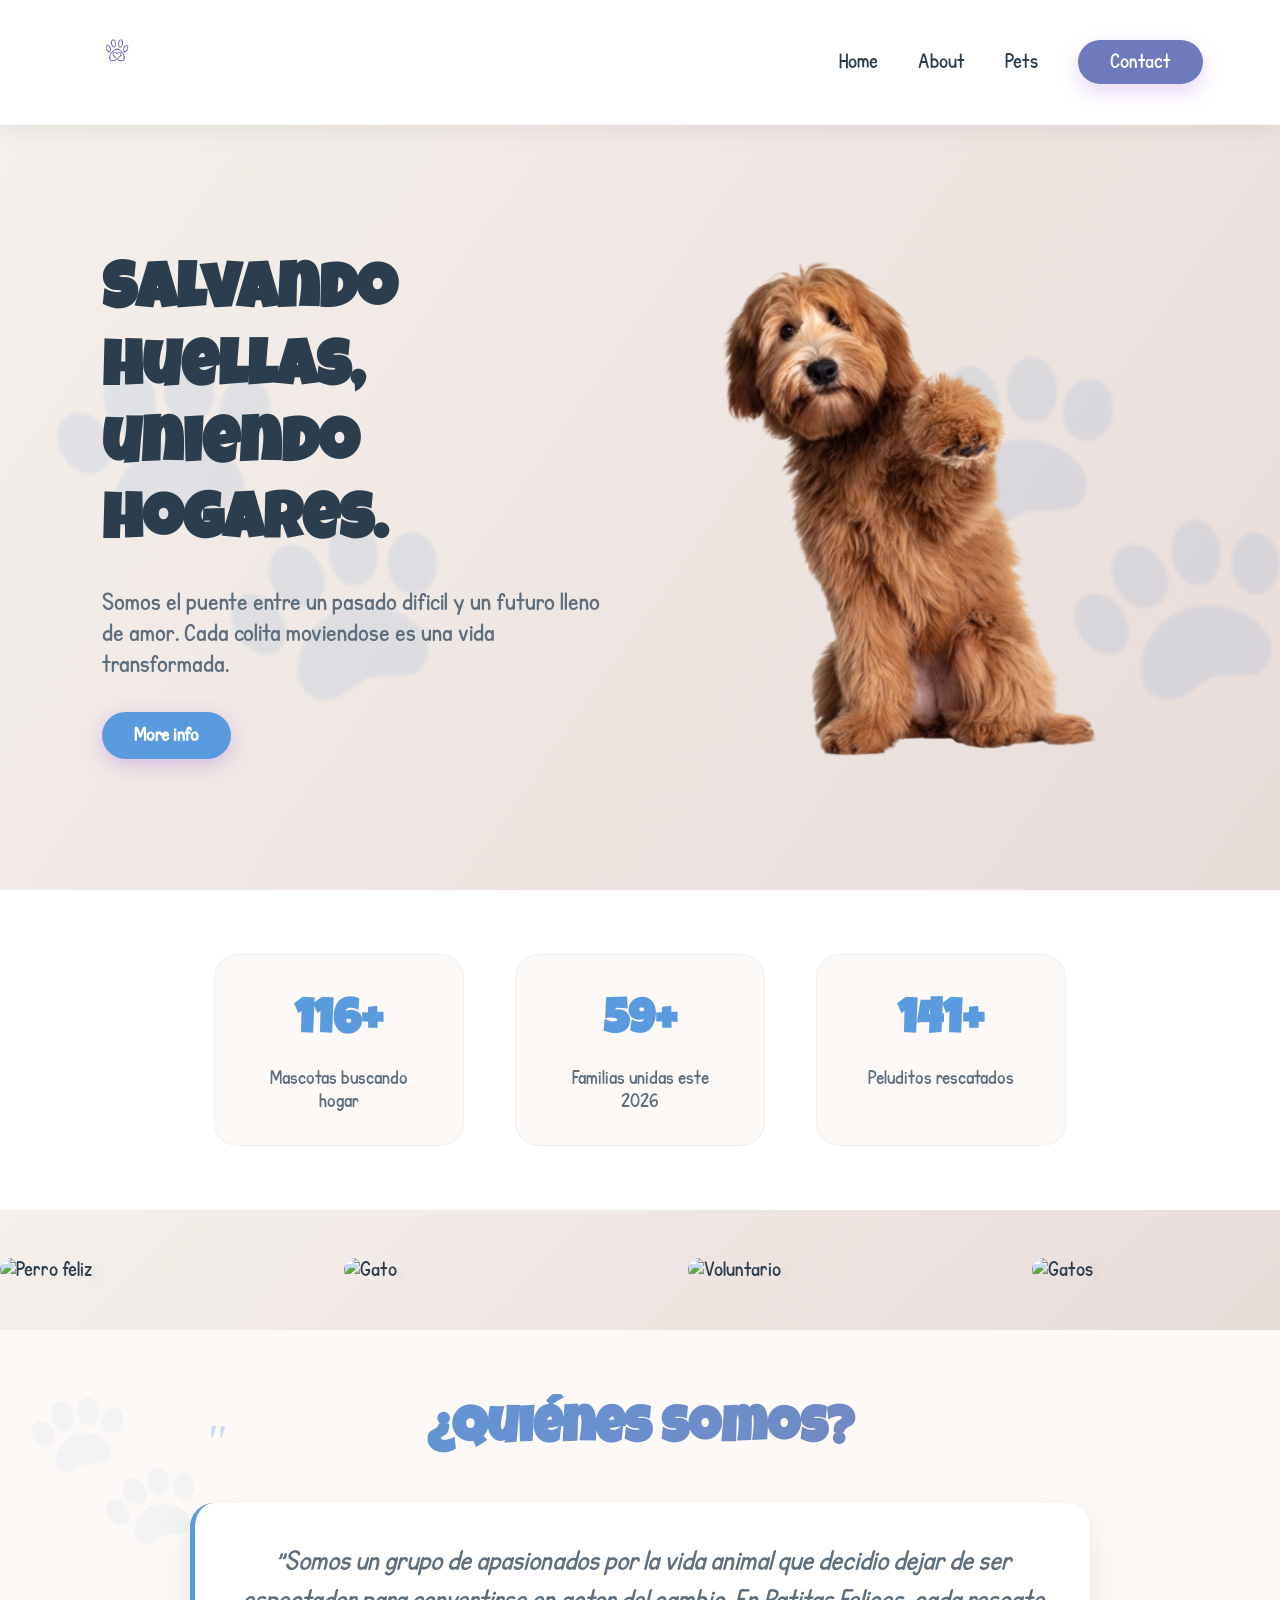
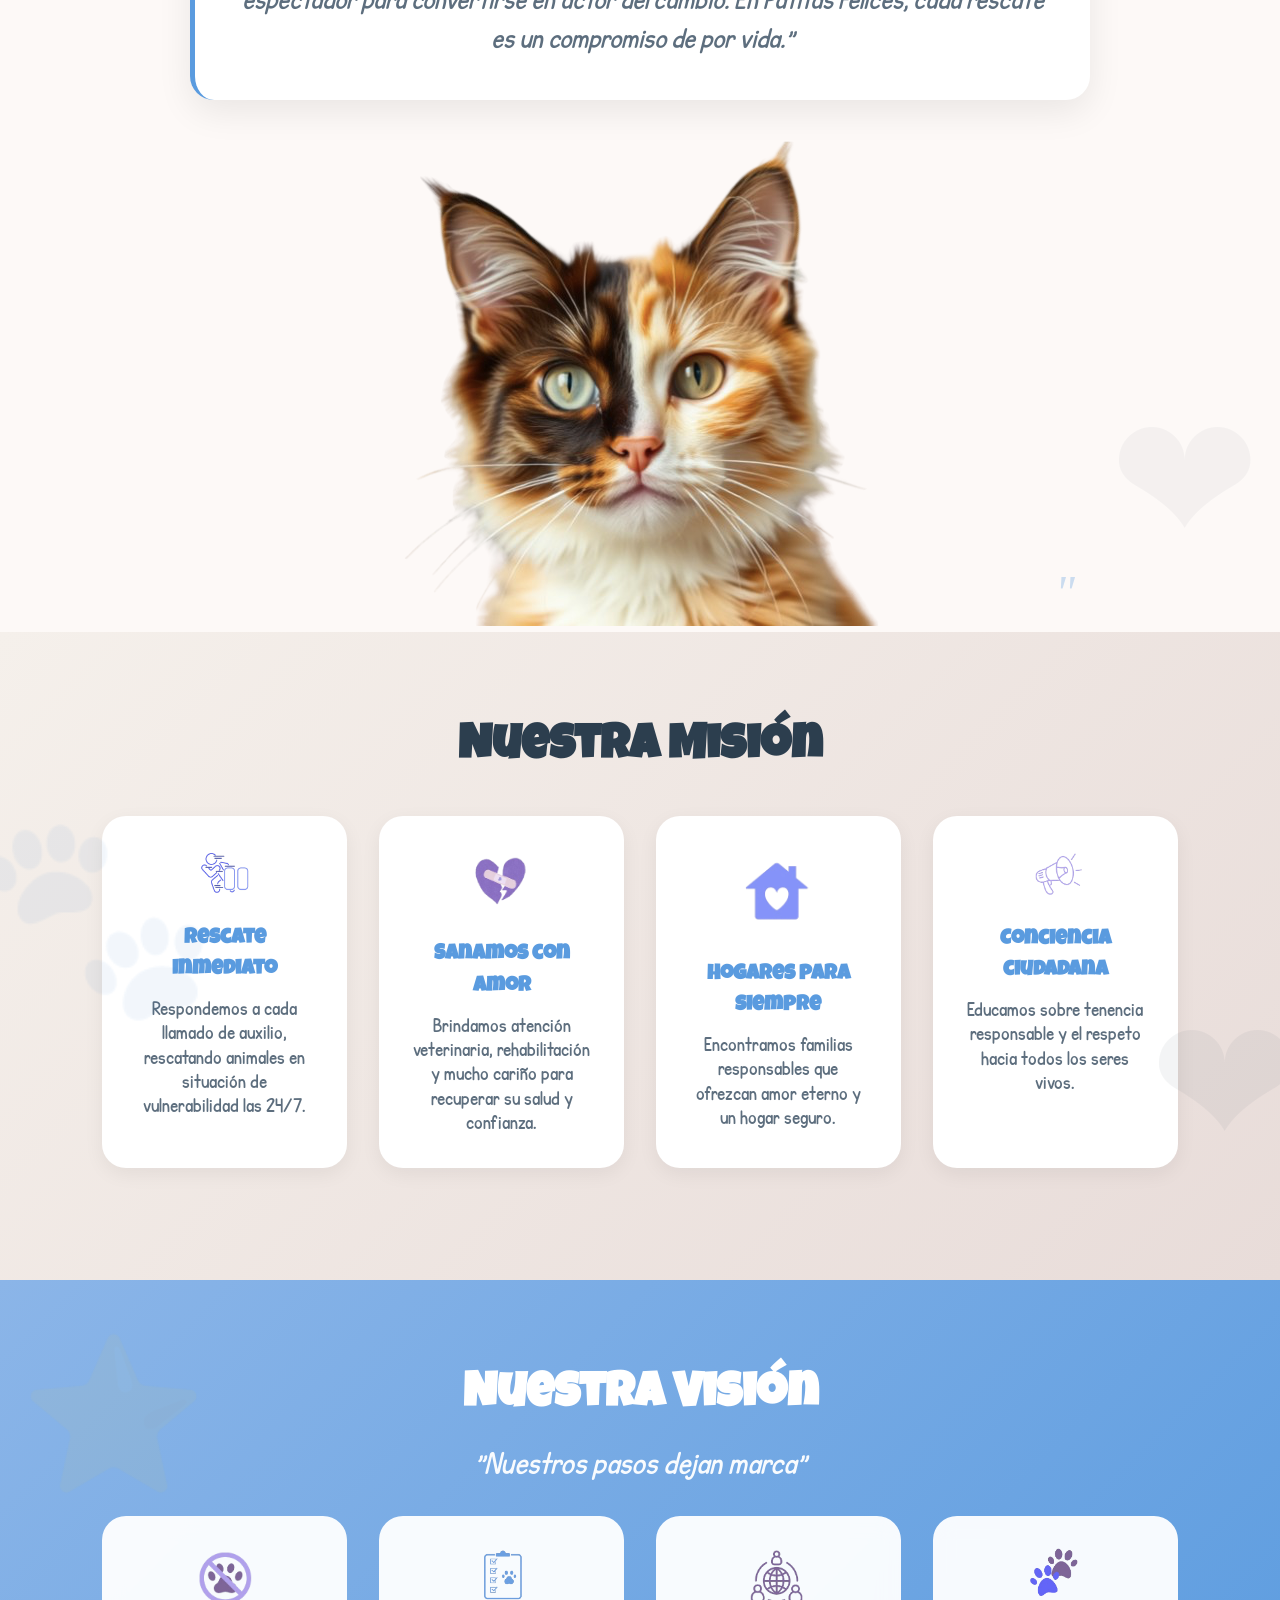
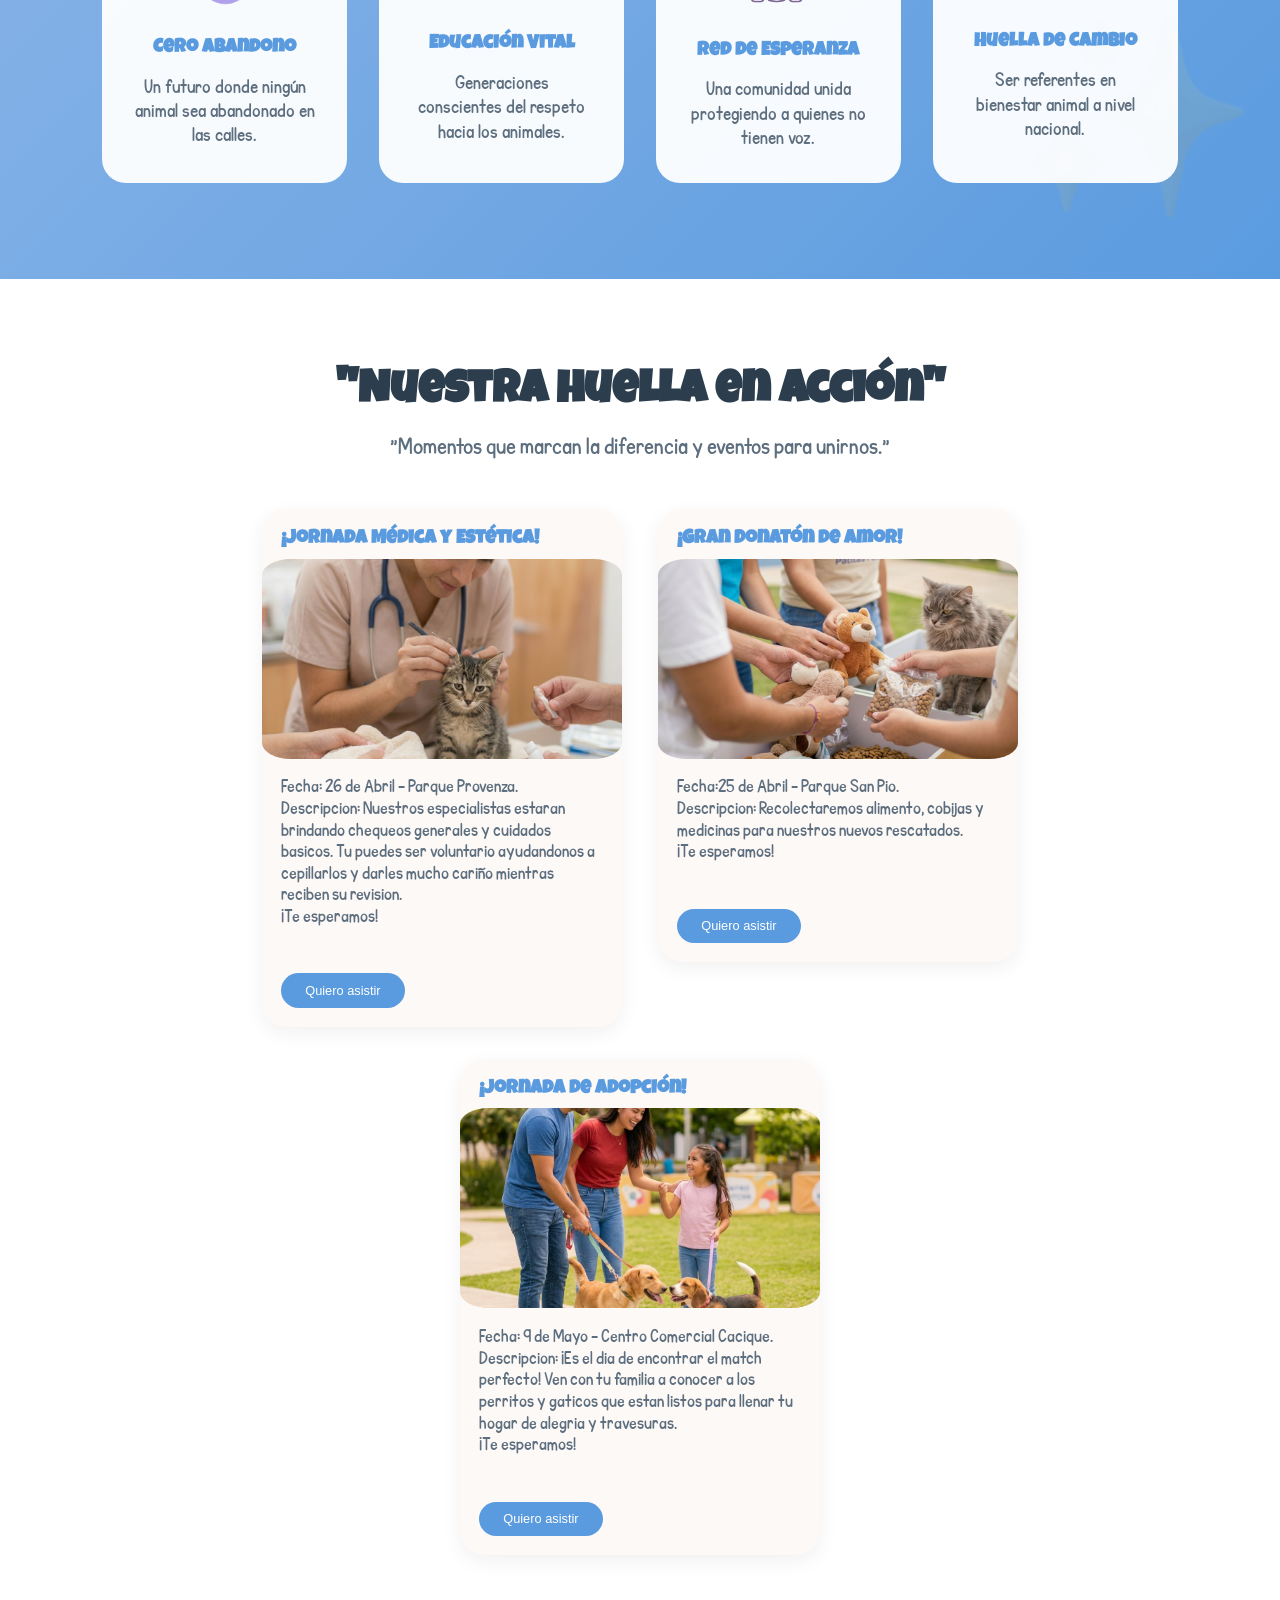
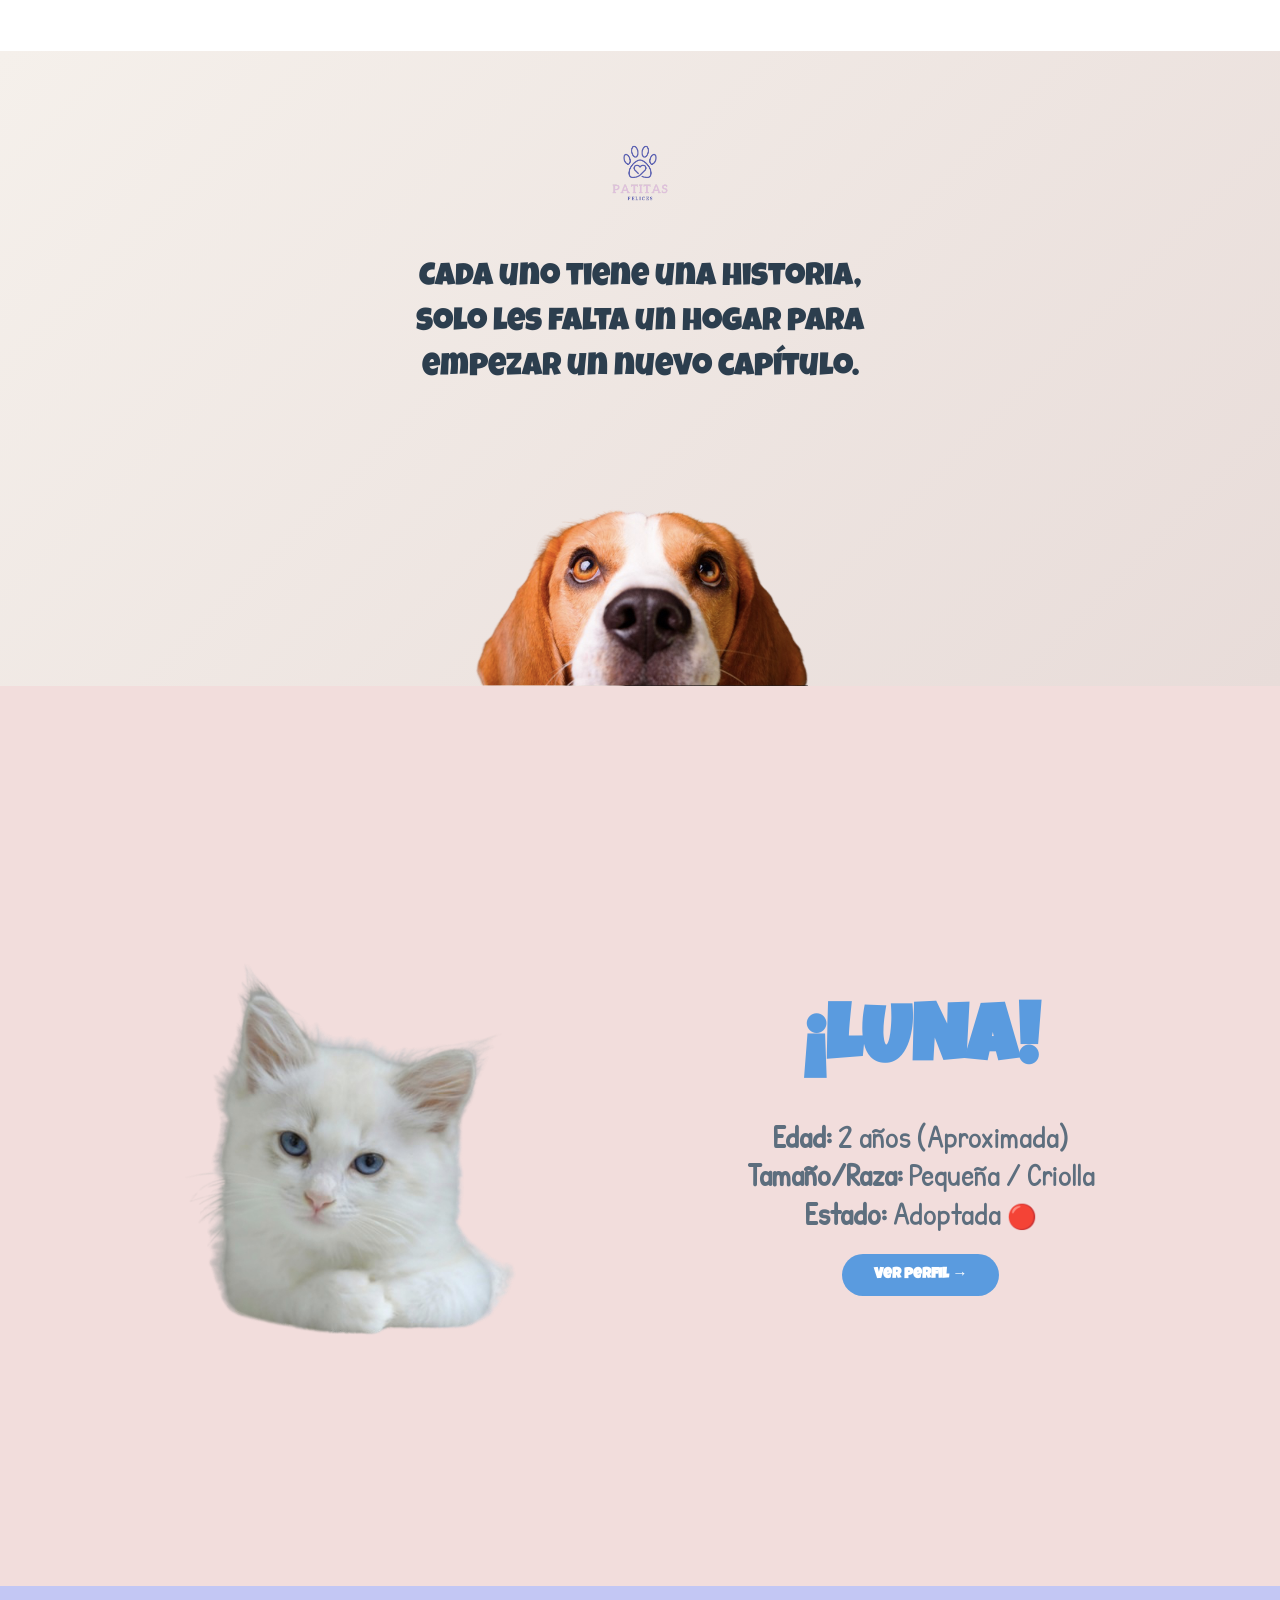
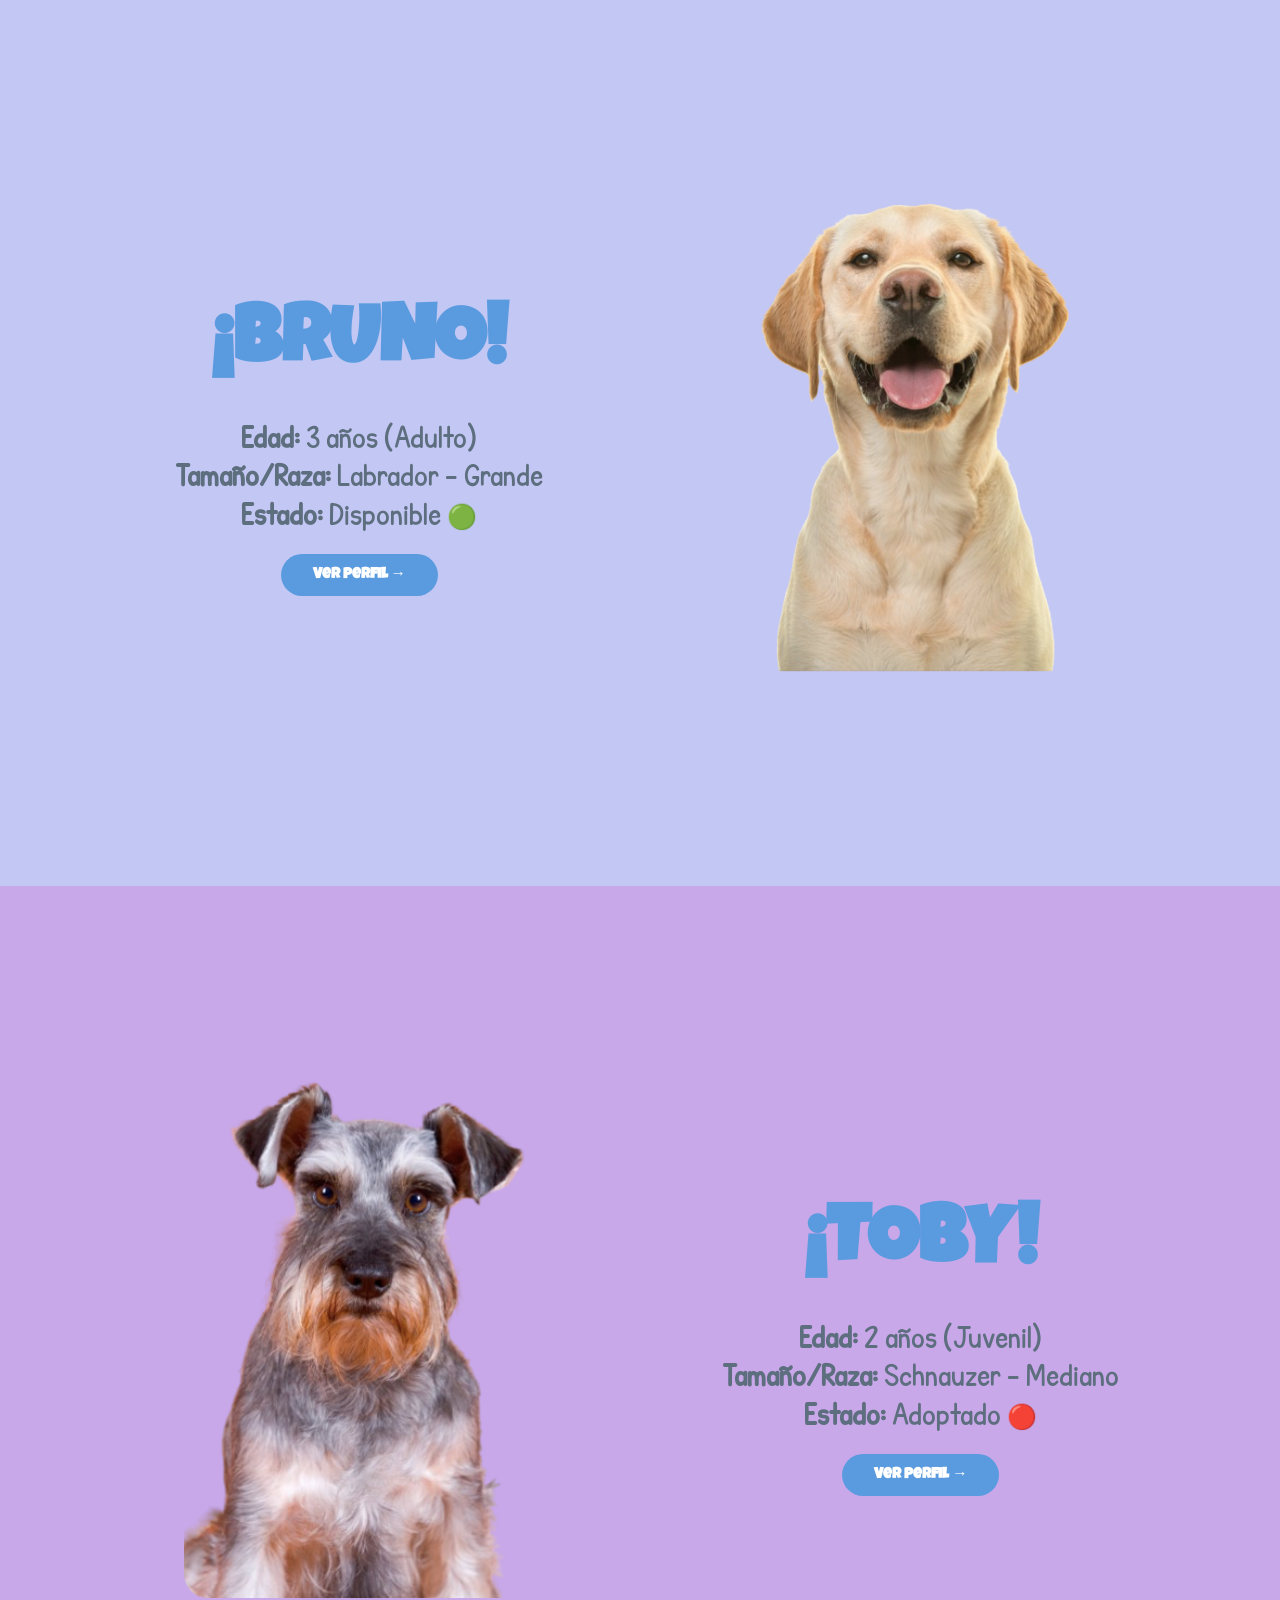
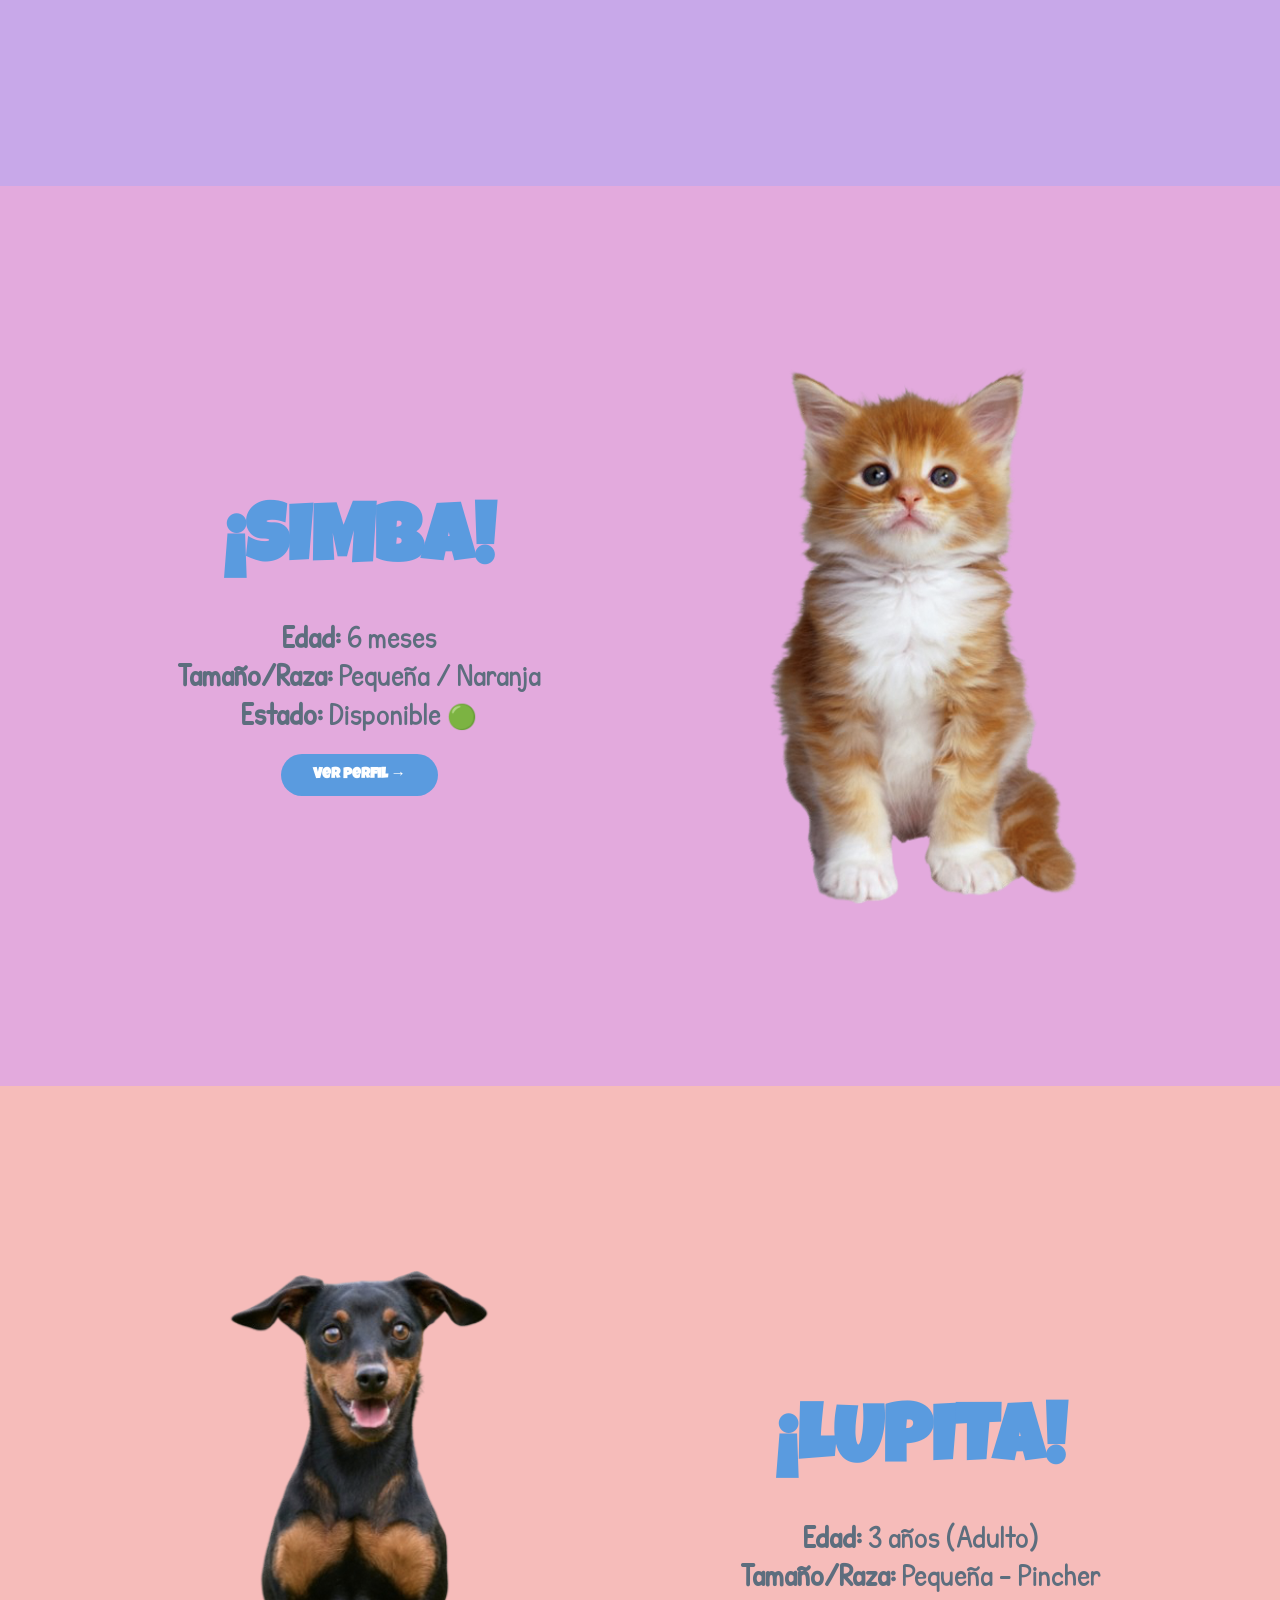
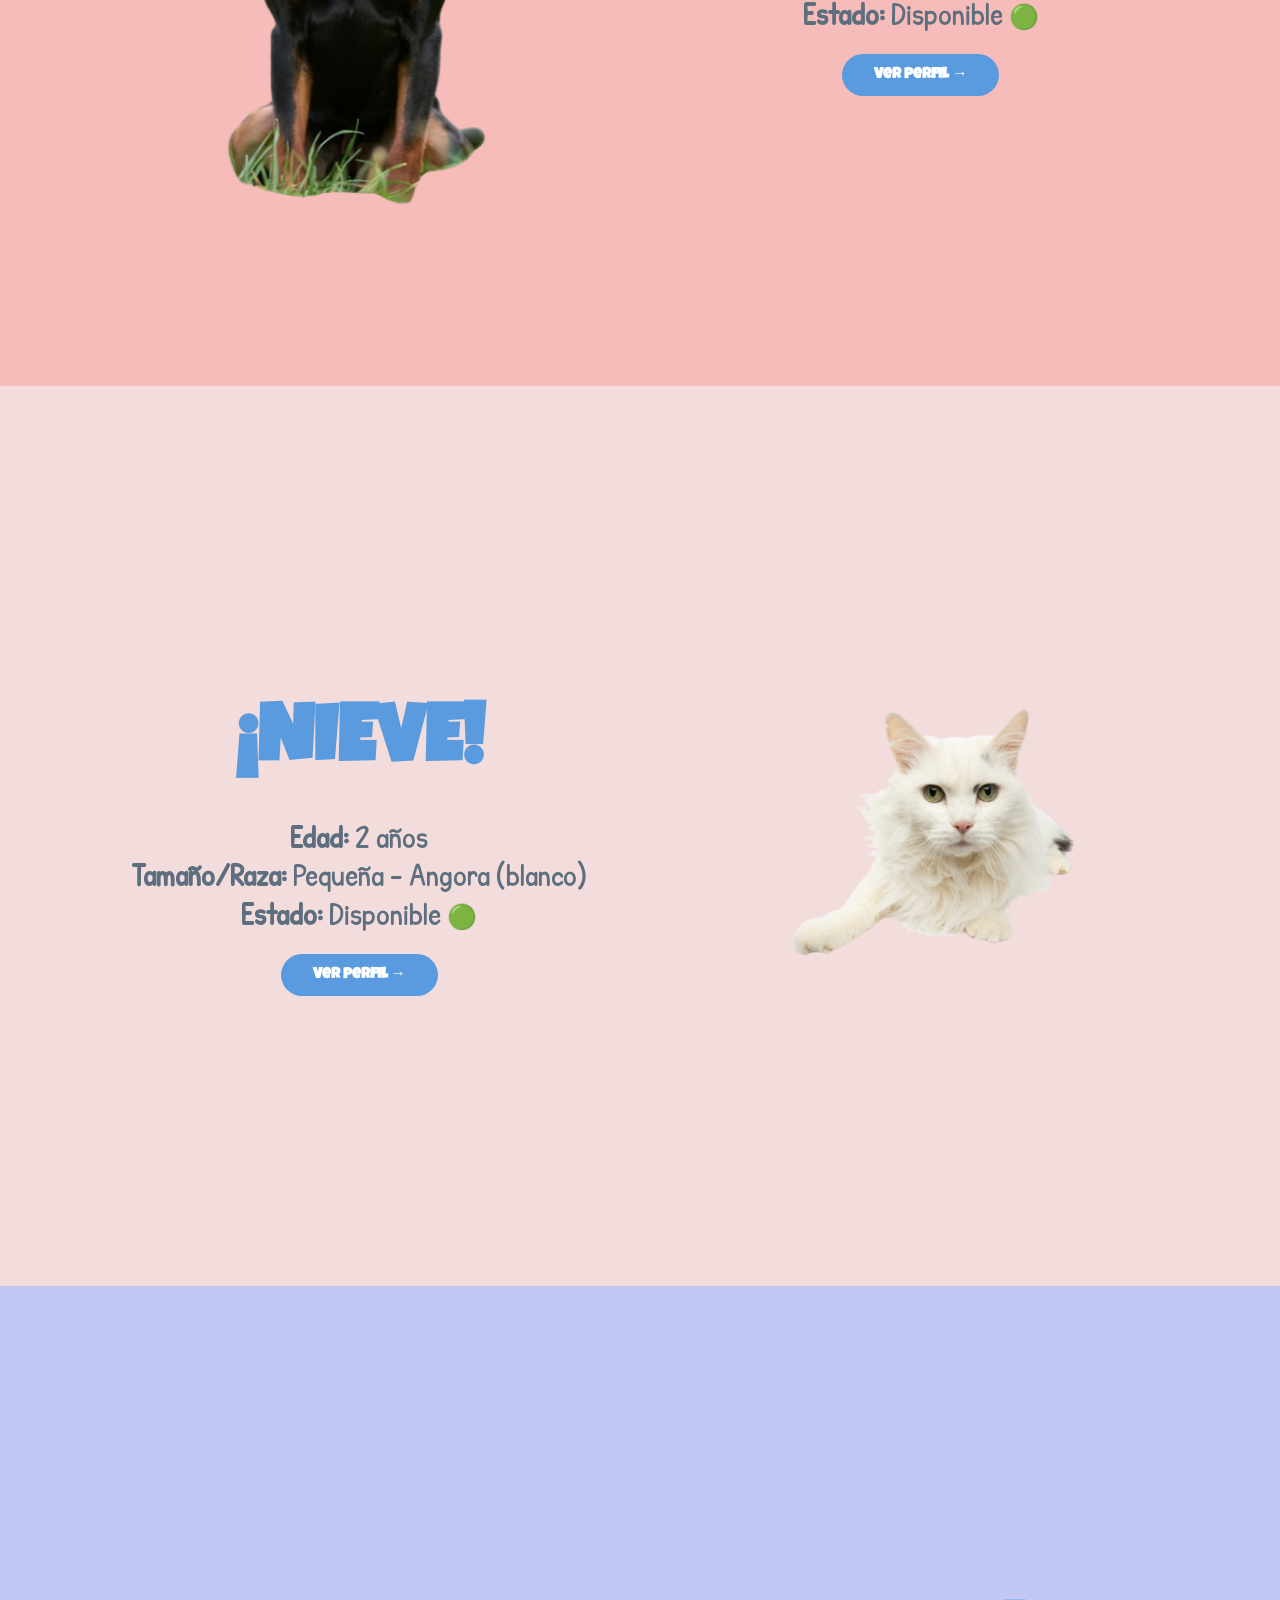
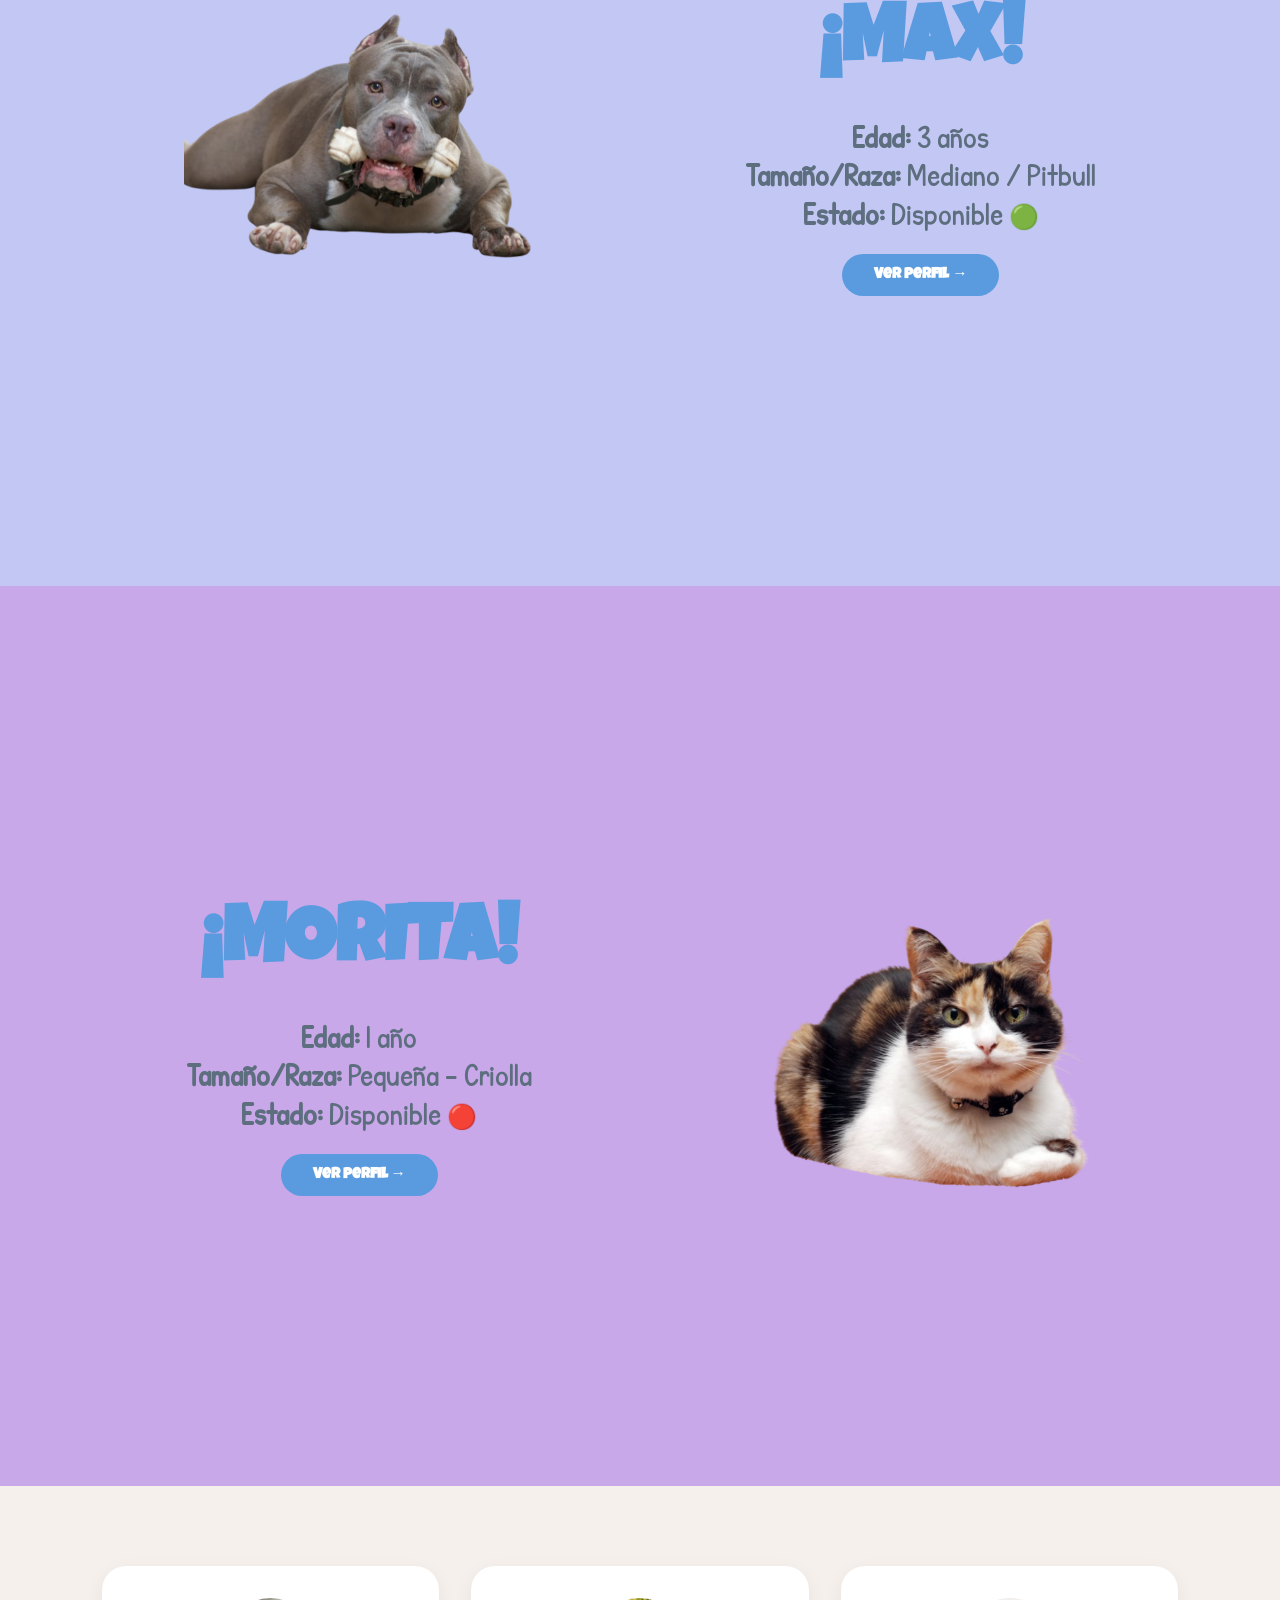
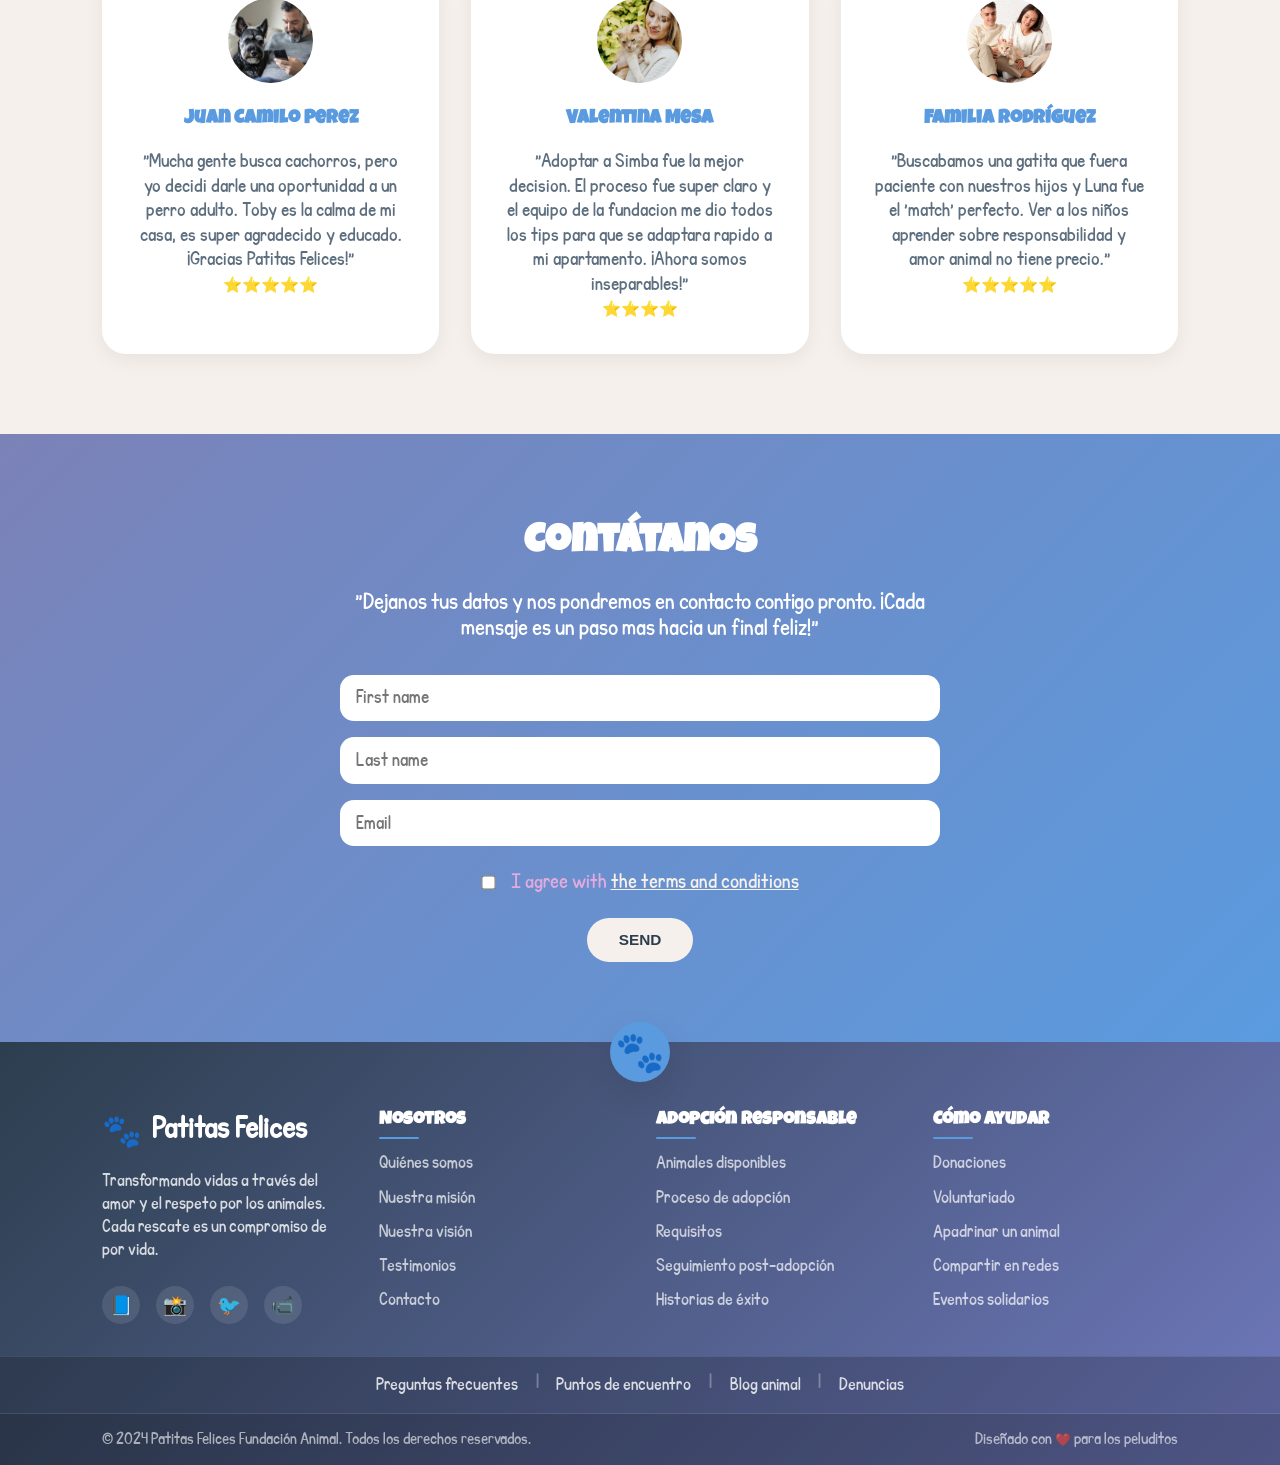
==== commit e5d13590: "Merge branch 'main' into feature" ====
--- a/index.html
+++ b/index.html
@@ -171,7 +171,7 @@
             <article>
                 <h3>¡Jornada Médica y Estética!</h3>
                 <img src="imagenes/vacunacion.png" alt="vacunacion">
-                <p>Fecha: 26 de Abril - Parque Central. <br> Descripcion: Nuestros especialistas estaran brindando
+                <p>Fecha: 26 de Abril - Parque Provenza. <br> Descripcion: Nuestros especialistas estaran brindando
                     chequeos generales y cuidados basicos. Tu puedes ser voluntario ayudandonos a cepillarlos y darles
                     mucho cariño mientras reciben su revision. <br>¡Te esperamos!</p>
                 <button>Quiero asistir</button>
@@ -212,7 +212,7 @@
         <section id="catalogo">
             <article id="luna">
                 <div>
-                    <img src="imagenes/luna.png" alt="Luna">
+                    <img src="/imagenes/luna.png" alt="Luna">
                 </div>
                 <div>
                     <h2>¡LUNA!</h2>
@@ -362,7 +362,7 @@
                     <input type="checkbox" name="" id="checkbox" value="">
                     <label for="checkbox">I agree with <span> the terms and conditions</span></label>
                 </div>
-                <input type="button" value="Send" id="btn-contact">
+                <input type="button" value="SEND" id="btn-contact">
             </article>
         </section>
     </main>
@@ -434,8 +434,7 @@
                 <p class="footer-dev">Diseñado con ❤️ para los peluditos</p>
             </div>
         </div>
-    </footer>
-    
+    </footer>    
 </body>
 
 </html>
--- a/style.css
+++ b/style.css
@@ -41,7 +41,7 @@
     font-family: 'parrafos', 'Segoe UI', system-ui, sans-serif;
 }
 
-/* ========== HEADER RESPONSIVE ========== */
+
 header {
     background: rgba(255, 255, 255, 0.96);
     backdrop-filter: blur(12px);
@@ -103,12 +103,15 @@
     color: var(--mar);
 }
 
+nav{
+    font-family: 'parrafos';
+}
 #boton-contato a {
-    background: var(--mar);
+    background: #6f79bd;
     color: var(--blanco);
     padding: 0.7rem 2rem;
     border-radius: var(--borde-muy-redondo);
-    box-shadow: 0 4px 12px rgba(90, 155, 223, 0.25);
+    box-shadow: 0 8px 20px rgba(168, 90, 223, 0.25);
 }
 
 #boton-contato a::after {
@@ -120,7 +123,7 @@
     transform: translateY(-2px);
 }
 
-/* ========== HOME SECTION ========== */
+
 #home {
     min-height: 85vh;
     background: linear-gradient(125deg, var(--arena) 0%, var(--cardo) 100%);
@@ -197,7 +200,7 @@
     border-radius: var(--borde-muy-redondo);
     cursor: pointer;
     transition: all 0.3s;
-    box-shadow: 0 6px 20px rgba(90, 155, 223, 0.3);
+    box-shadow: 0 6px 20px rgba(148, 90, 223, 0.3);
 }
 
 #home button:hover {
@@ -205,7 +208,10 @@
     transform: translateY(-3px);
 }
 
-/* ========== ESTADÍSTICAS ========== */
+#home button{
+    font-family: 'parrafos';
+}
+
 #estadisticas {
     display: flex;
     justify-content: center;
@@ -248,7 +254,7 @@
     font-size: clamp(0.8rem, 1.2vw, 1rem);
 }
 
-/* ========== CARRUSEL INFINITO ========== */
+
 #carrusel-netflix {
     overflow: hidden;
     padding: 3rem 0;
@@ -290,7 +296,7 @@
     100% { transform: translateX(-50%); }
 }
 
-/* ========== ABOUT SECTION ========== */
+
 #about {
     padding: 4rem 8% 0 8%;
     background-image: url('imagenes/fondopatitas.png');
@@ -383,7 +389,6 @@
     transform: scale(1.05);
 }
 
-/* ========== MISIÓN ========== */
 #Mision {
     padding: clamp(3rem, 8vw, 5rem) 8%;
     background: linear-gradient(135deg, var(--arena) 0%, var(--cardo) 100%);
@@ -466,7 +471,6 @@
     font-family: 'parrafos';
 }
 
-/* ========== VISIÓN ========== */
 #Vision {
     padding: clamp(3rem, 8vw, 5rem) 8%;
     background: linear-gradient(135deg, var(--lago) 0%, var(--mar) 100%);
@@ -557,7 +561,6 @@
     font-family: 'parrafos';
 }
 
-/* ========== EVENTOS ========== */
 #Eventos {
     padding: clamp(3rem, 8vw, 5rem) 8%;
     background: var(--blanco);
@@ -606,6 +609,7 @@
     width: 100%;
     height: clamp(160px, 20vw, 200px);
     object-fit: cover;
+    border-radius: 8%;
 }
 
 #Eventos article p {
@@ -632,7 +636,6 @@
     background: var(--cielo);
 }
 
-/* ========== PORTADA DEL CATÁLOGO ========== */
 #portada {
     background: linear-gradient(135deg, var(--arena) 0%, var(--cardo) 100%);
     min-height: 60vh;
@@ -743,7 +746,9 @@
     color: var(--blanco);
     text-decoration: none;
 }
-
+.btn-adoptar {
+    font-family: parrafos;
+}
 .btn-adoptar:hover {
     background: var(--cielo);
     transform: translateY(-3px);
@@ -830,6 +835,16 @@
     font-size: clamp(0.9rem, 1.5vw, 1.1rem);
 }
 
+#check{
+    display: flex;
+    align-items: center;
+    justify-content: center;
+    gap: 0.5rem;
+}
+
+#check{    font-family: 'parrafos';
+    color: #e3aadd;
+}
 #contact input:not([type="checkbox"]):not([type="button"]) {
     width: 100%;
     padding: 0.8rem 1rem;
@@ -880,9 +895,8 @@
     transform: translateY(-2px);
 }
 
-/* ========== FOOTER RESPONSIVE ========== */
 footer {
-    background: linear-gradient(135deg, var(--texto-profundo) 0%, #1a2a3a 100%);
+    background: linear-gradient(135deg, var(--texto-profundo) 0%, #6f79bd 100%);
     color: var(--blanco);
     margin-top: 0;
     position: relative;
@@ -1064,7 +1078,6 @@
     font-family: 'parrafos';
 }
 
-/* ========== ANIMACIONES ========== */
 @keyframes fadeInUp {
     from {
         opacity: 0;
@@ -1092,7 +1105,7 @@
     scroll-behavior: smooth;
 }
 
-/* ========== RESPONSIVE EXTRA ========== */
+
 @media (max-width: 1024px) {
     .mision-container,
     .vision-container {
@@ -1226,4 +1239,17 @@
     #contact article {
         padding: 0 1rem;
     }
+}
+
+#footer h4 {
+    font-family: 'MiFuentePersonalizada';
+}
+#footer p {
+    font-family: 'parrafos';
+}
+#footer a {
+    font-family: 'parrafos';
+}
+#footer .footer-logo h3 {
+    font-family: 'parrafos';
 }
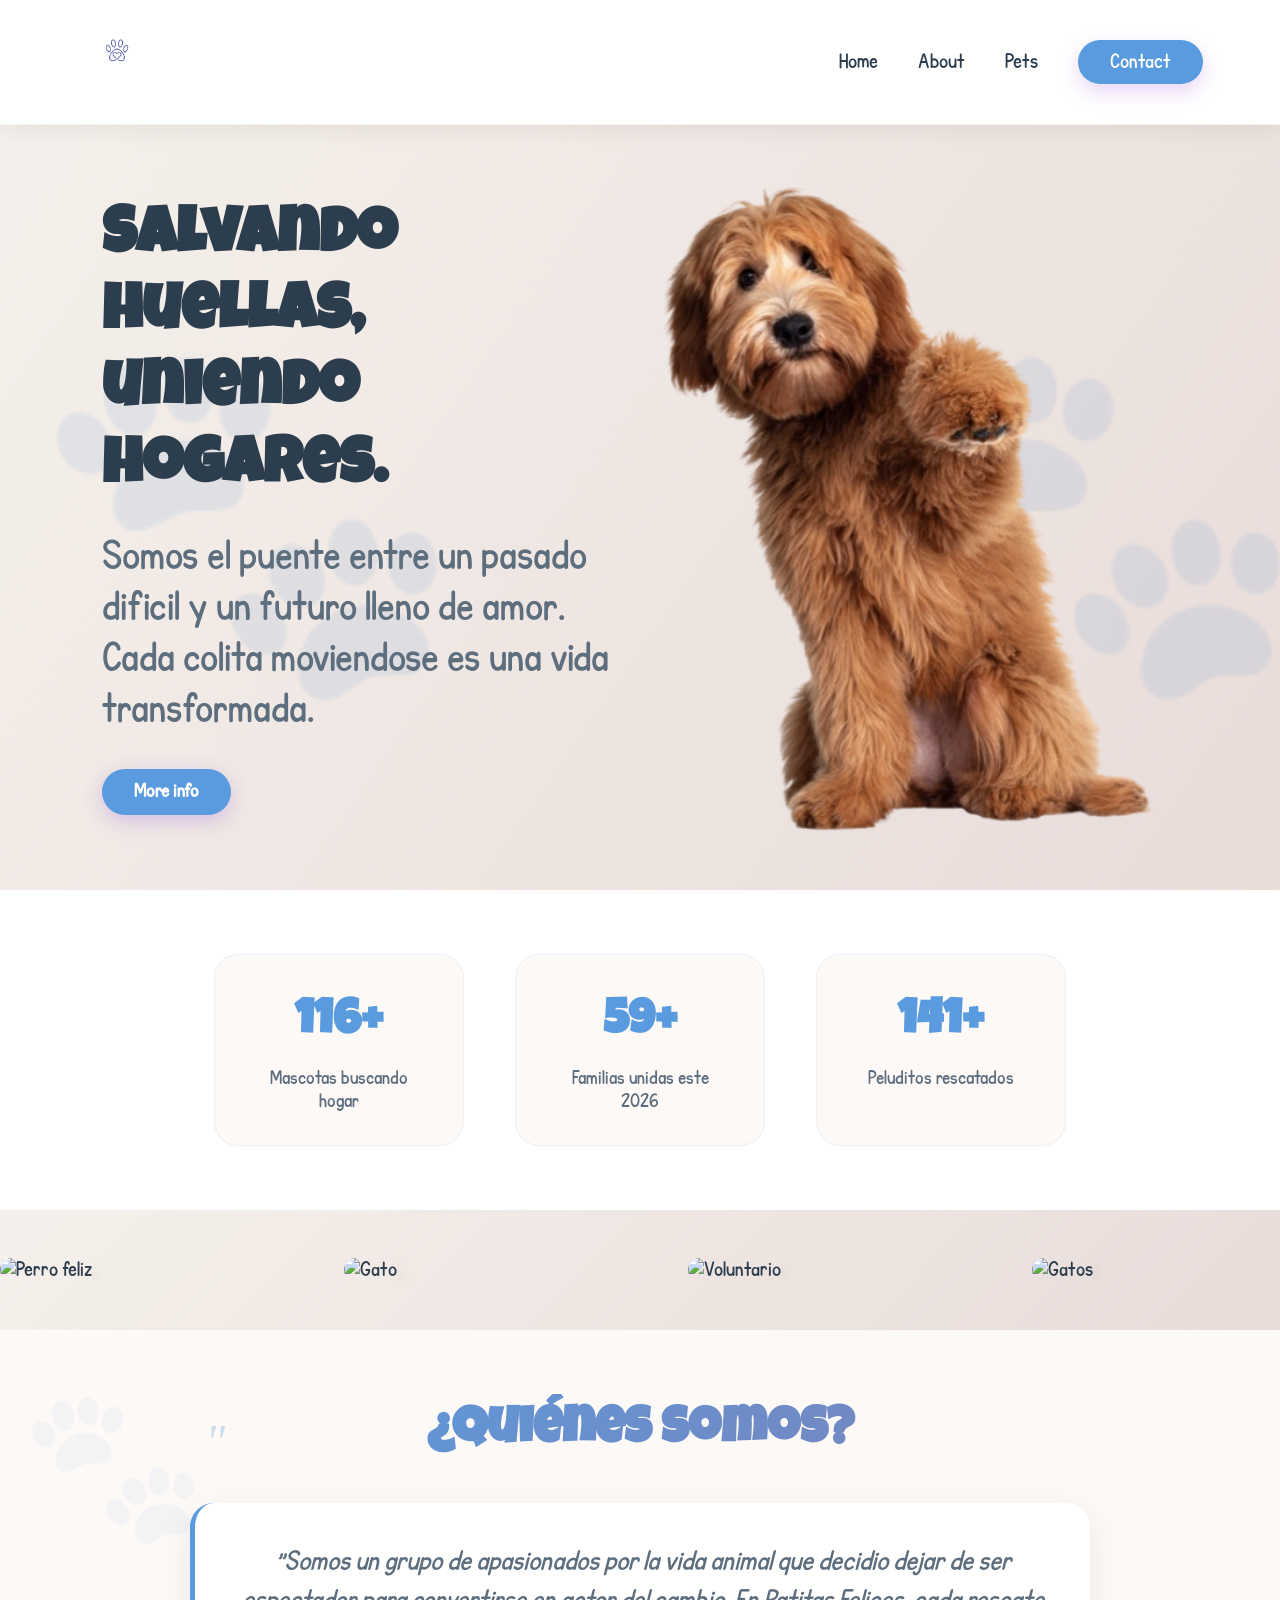
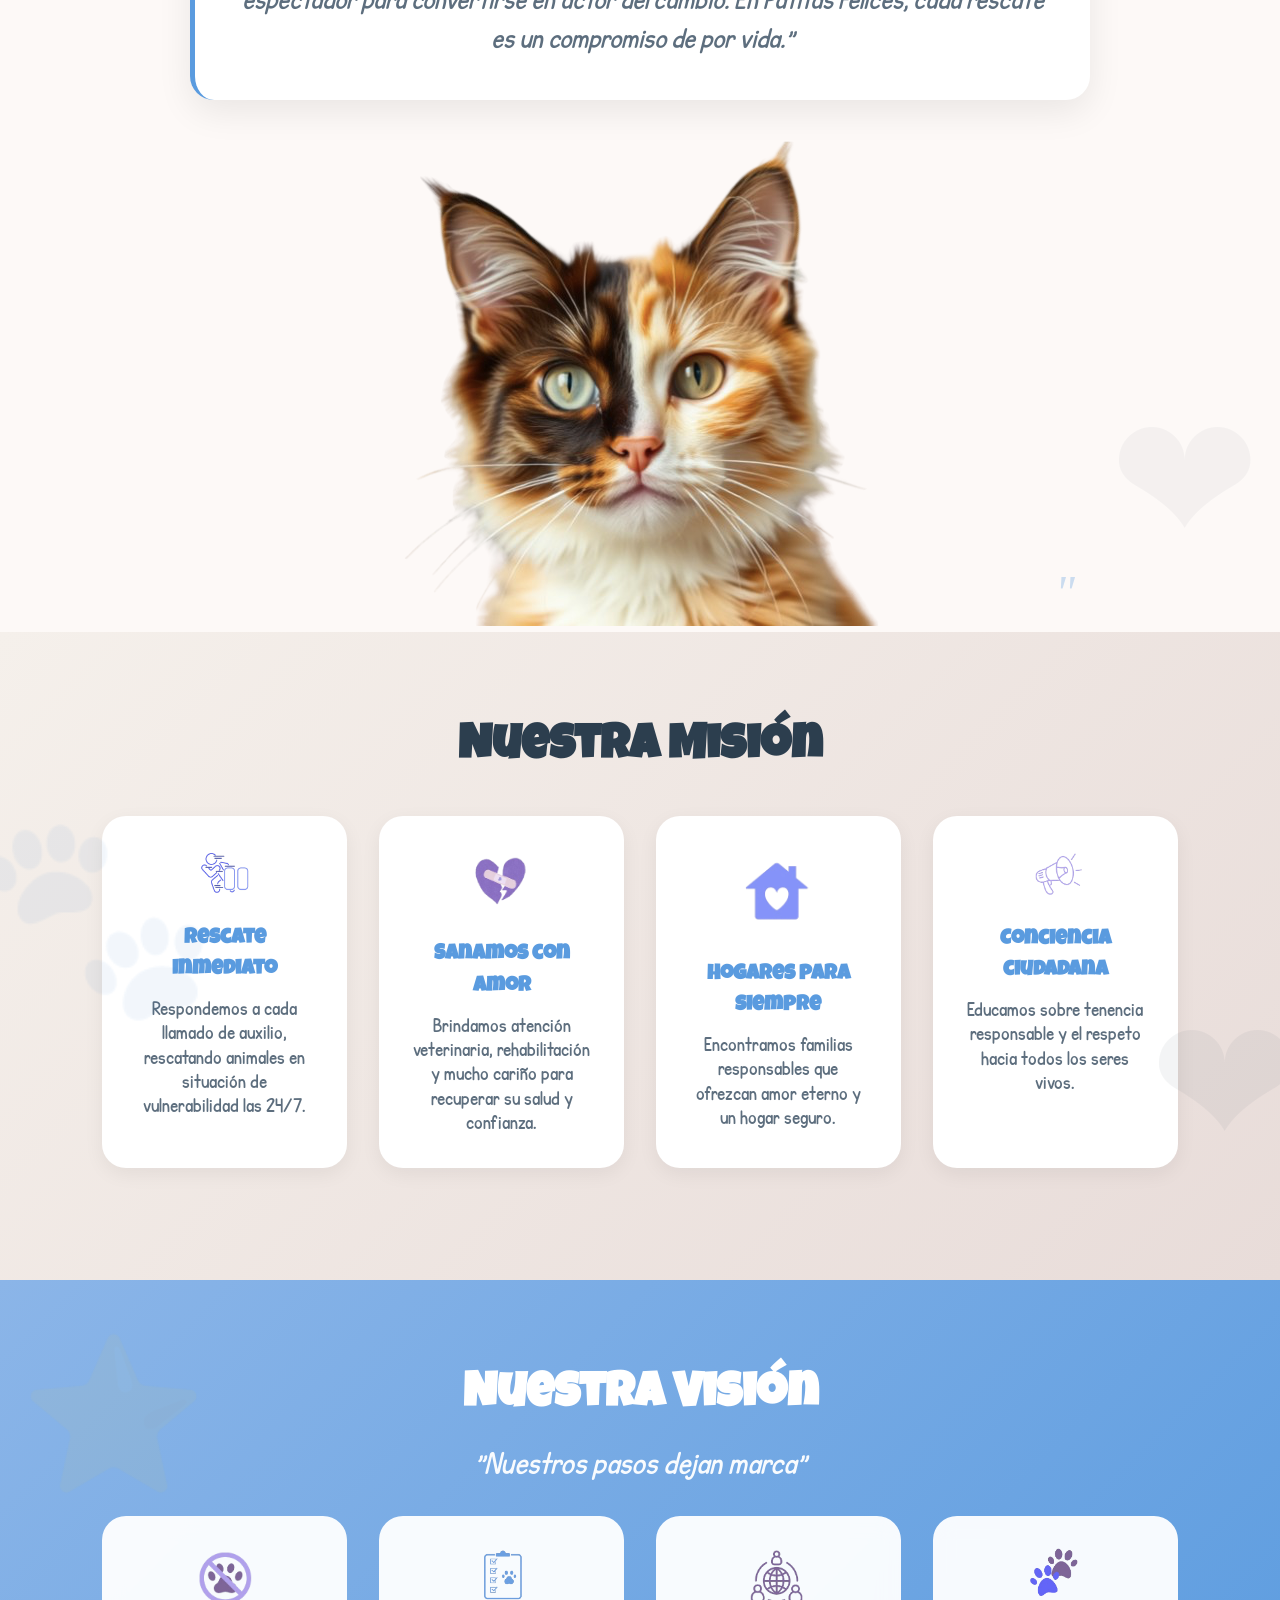
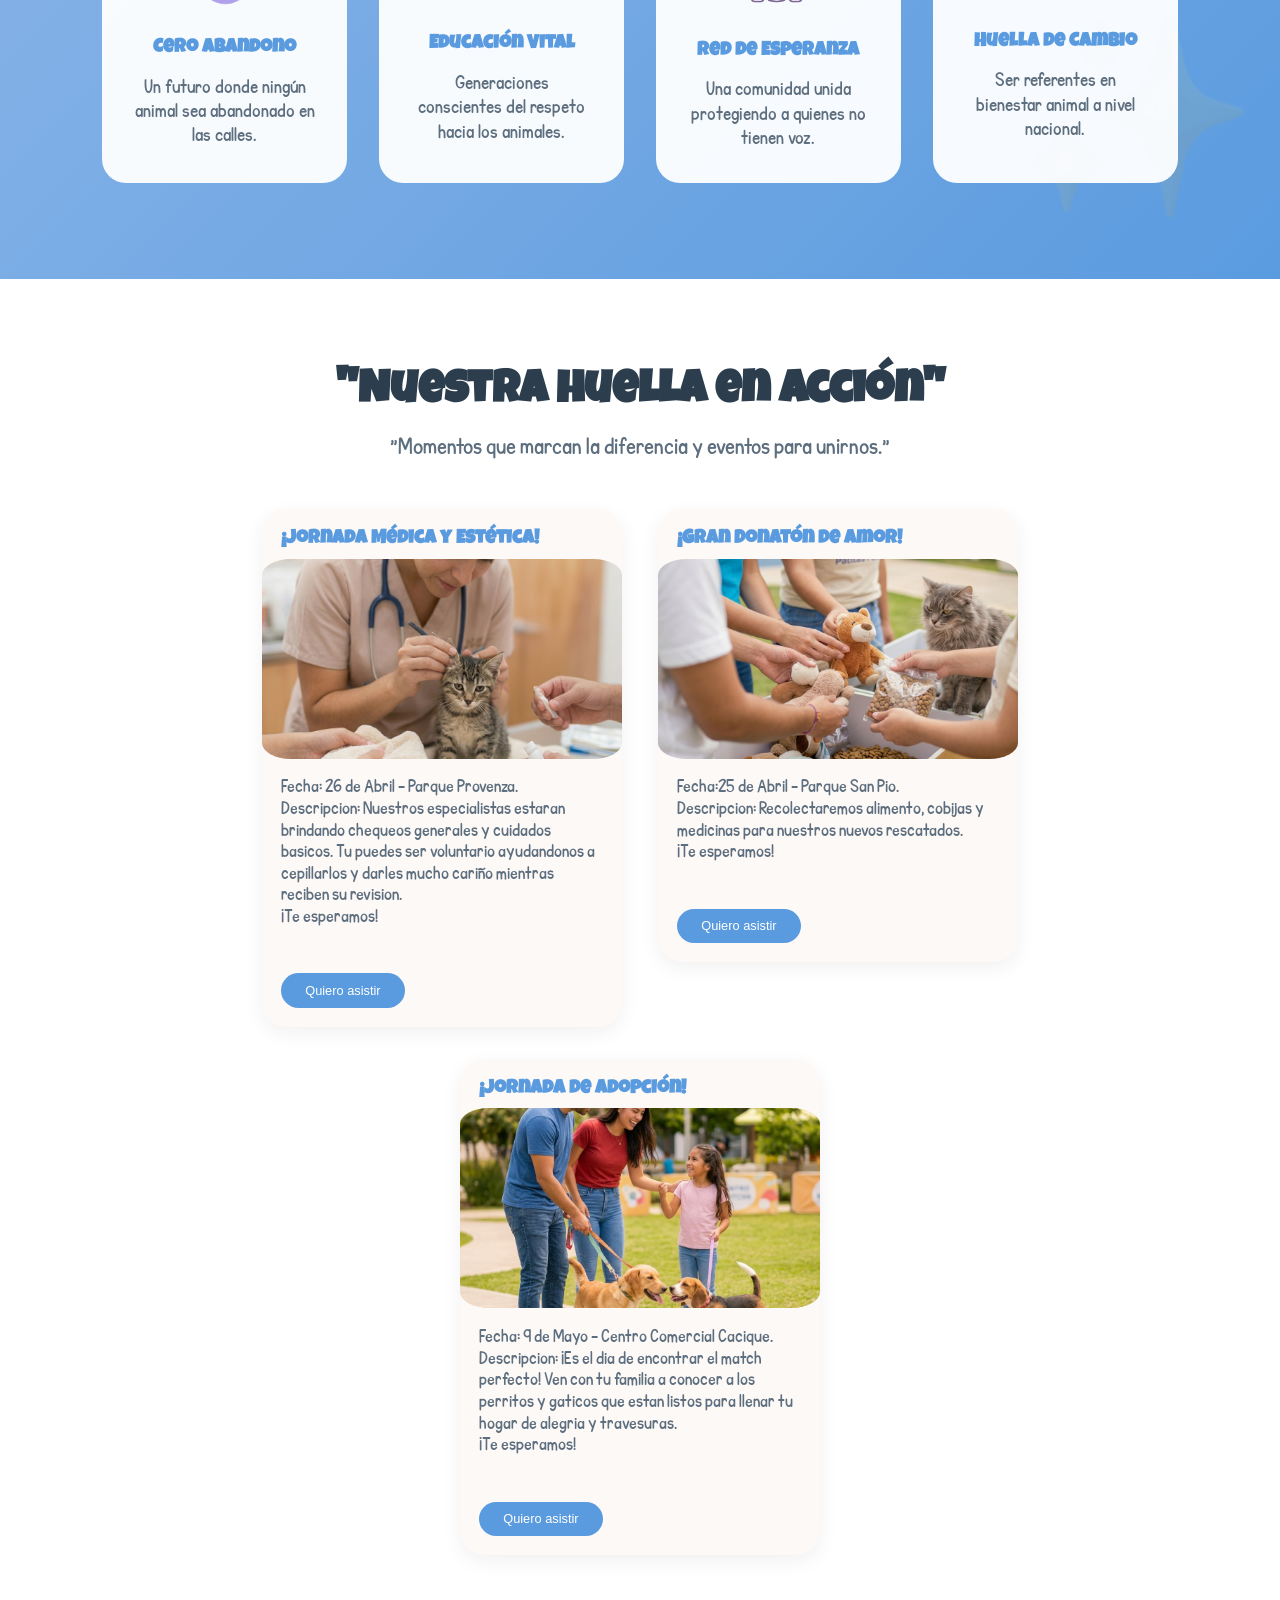
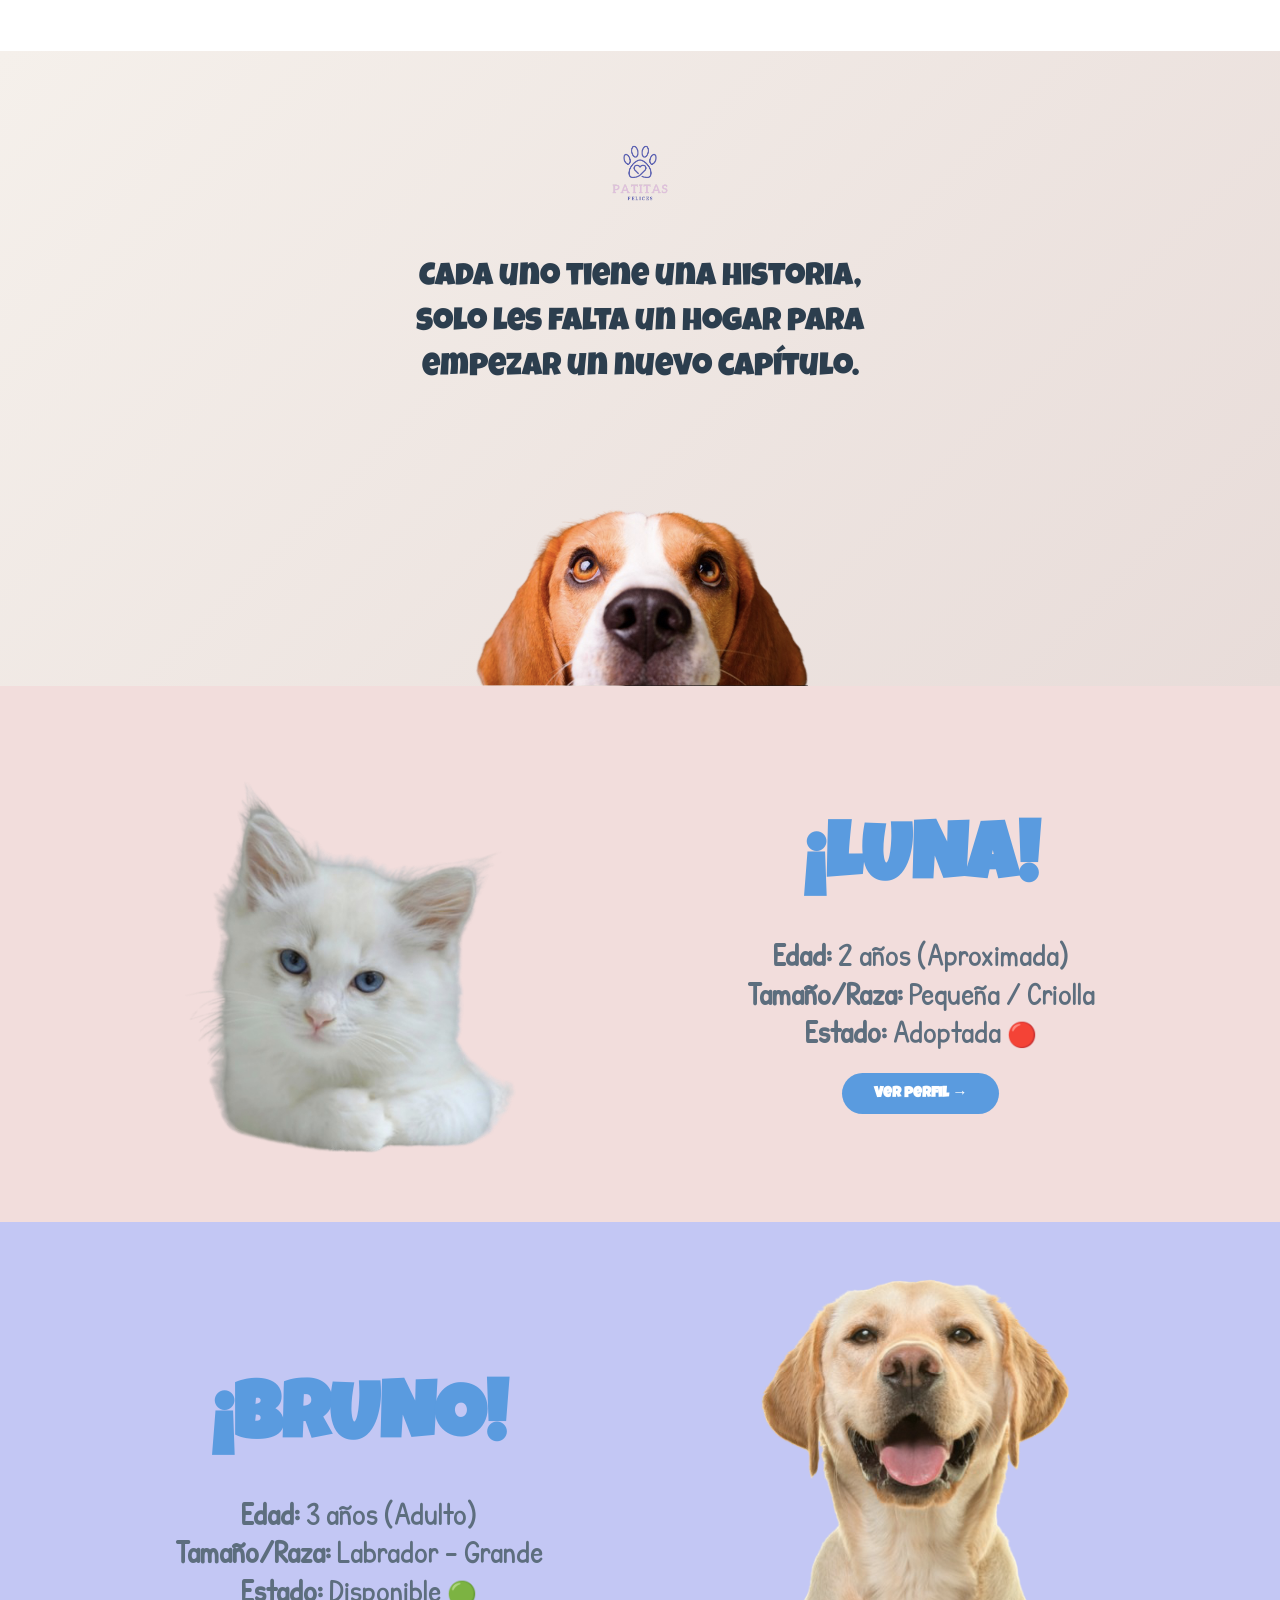
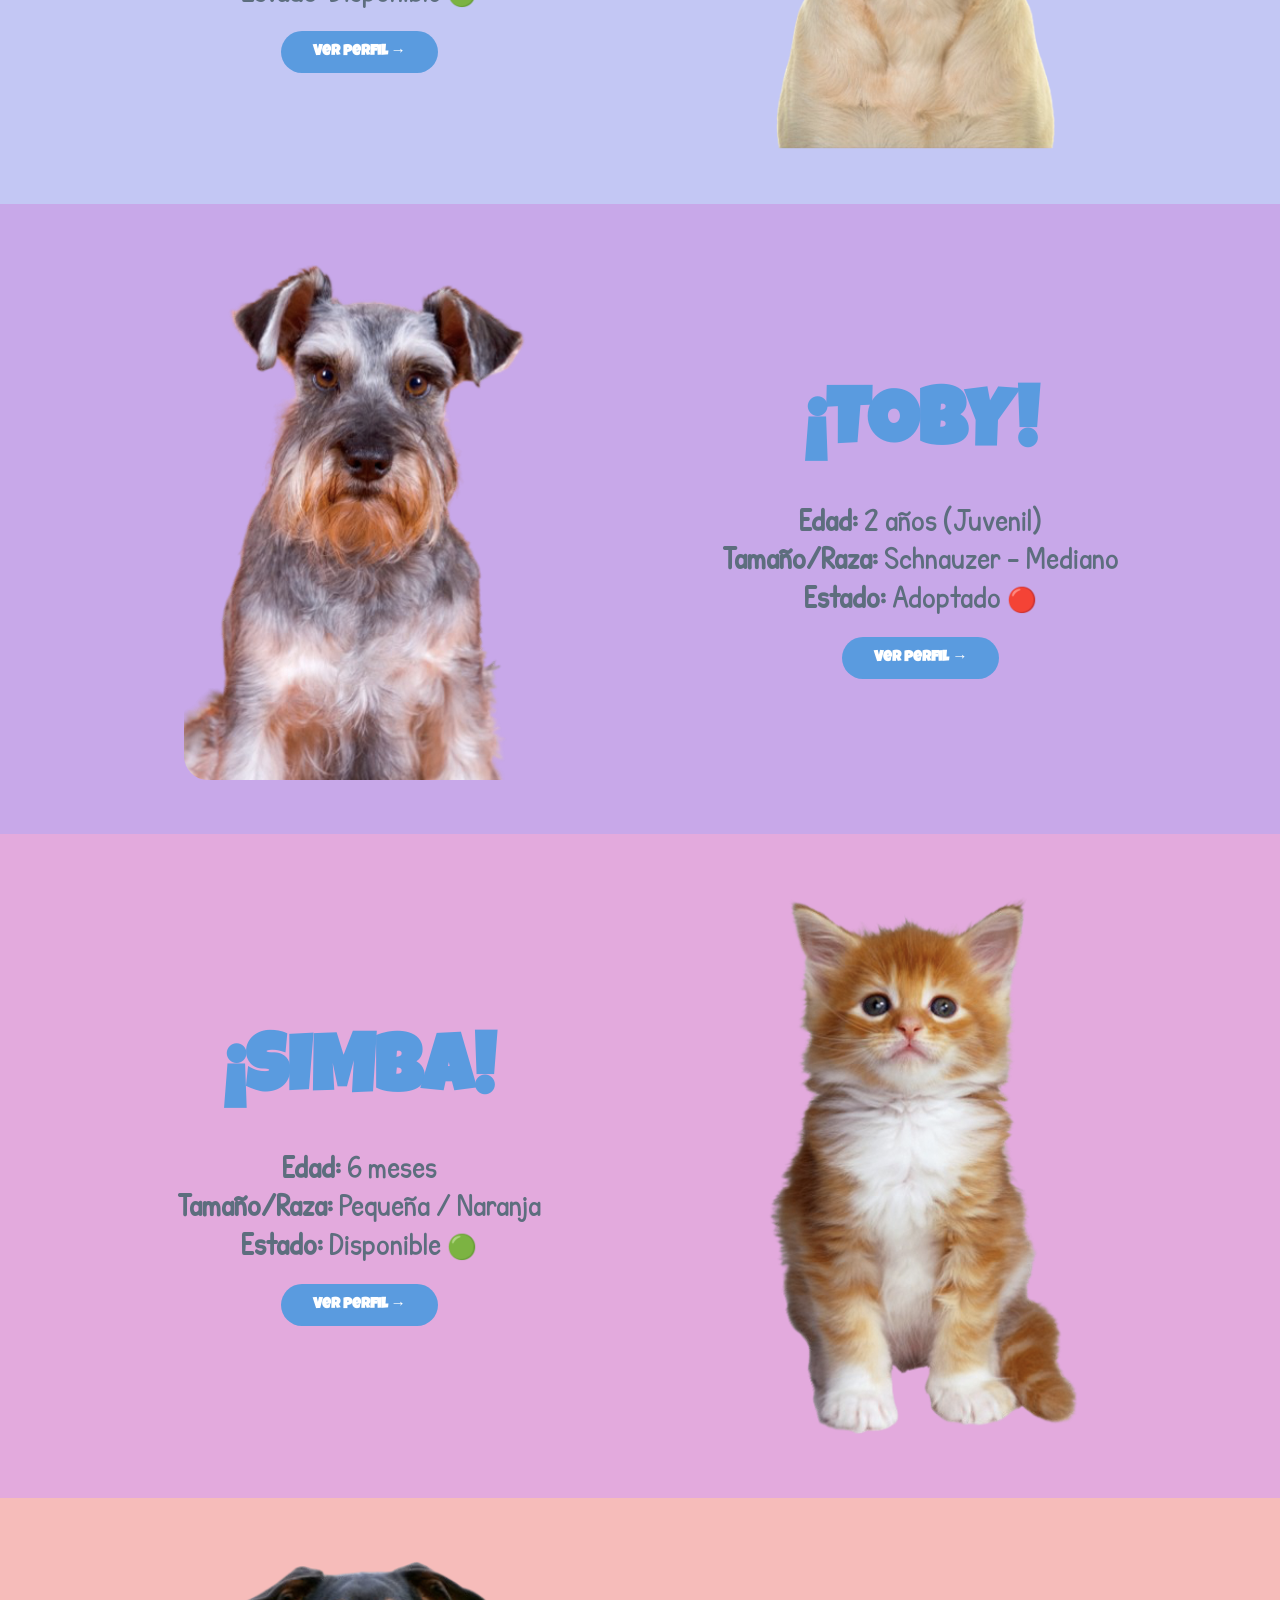
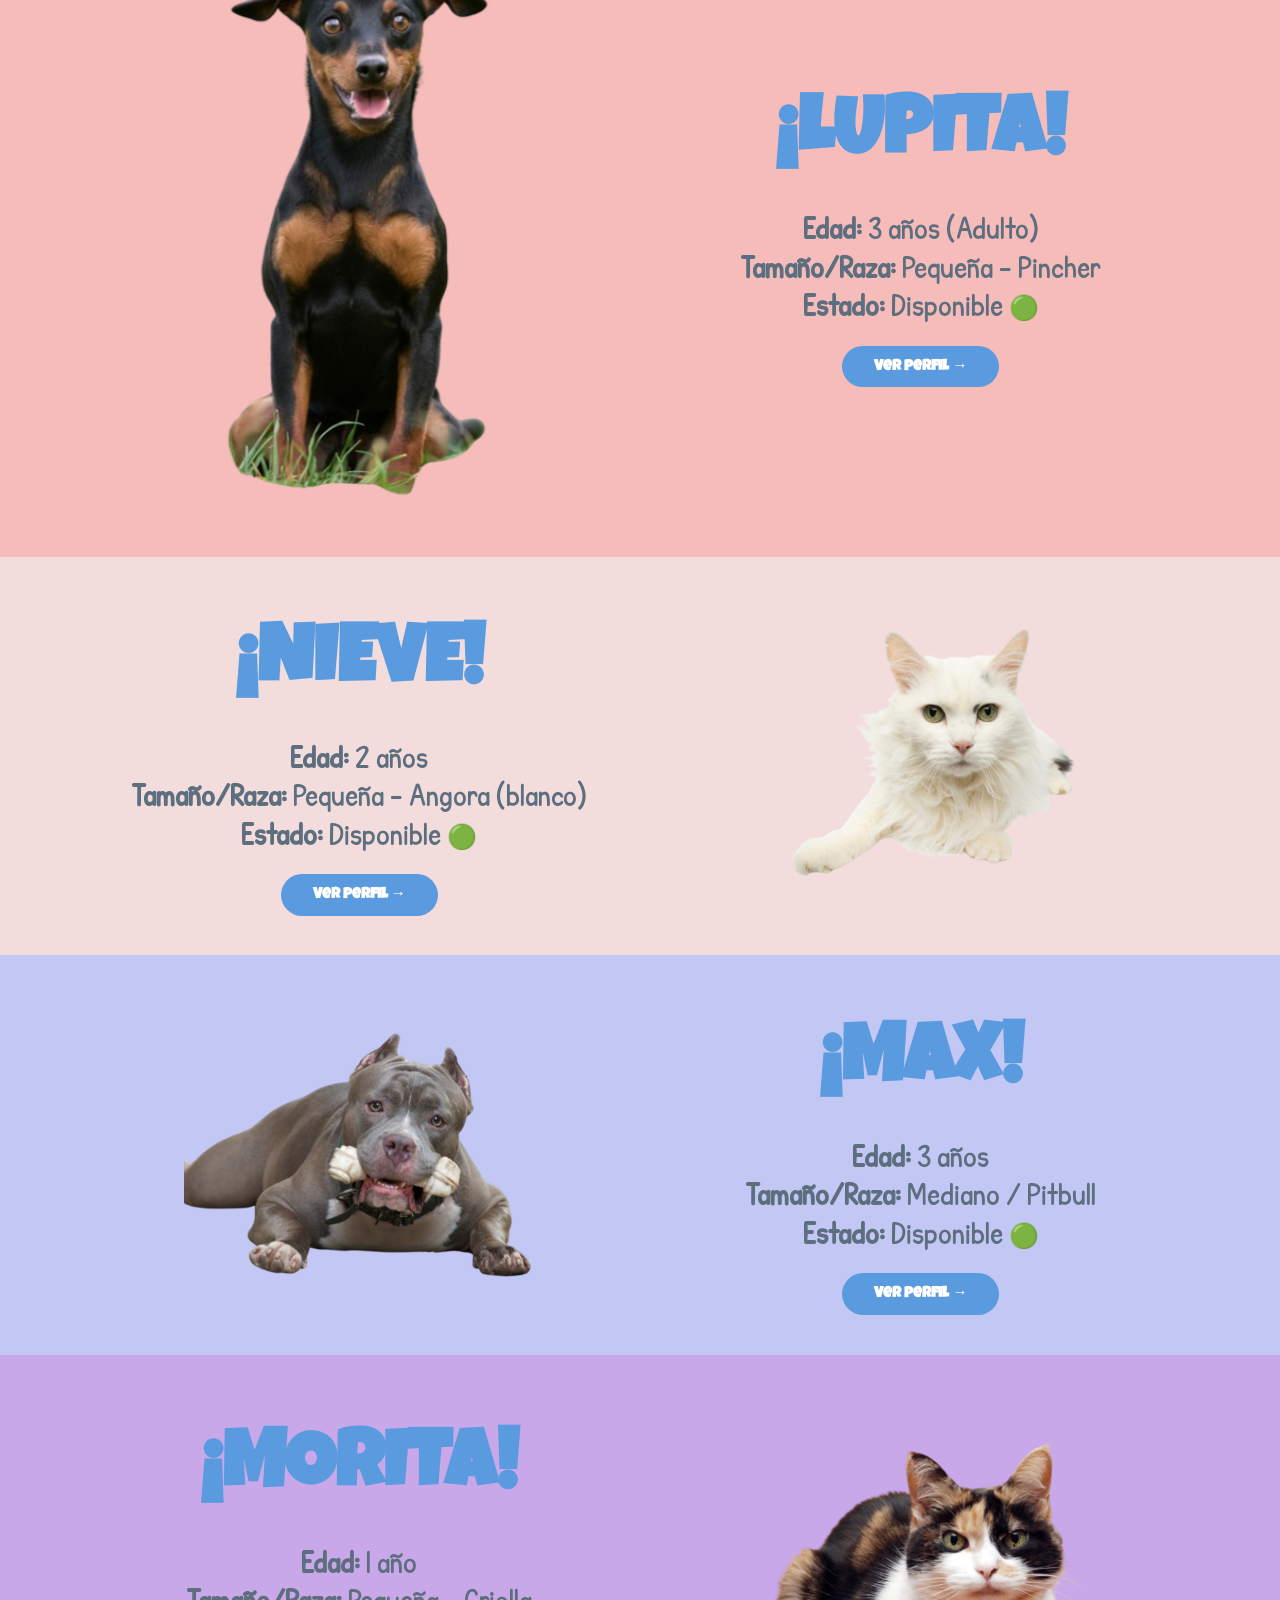
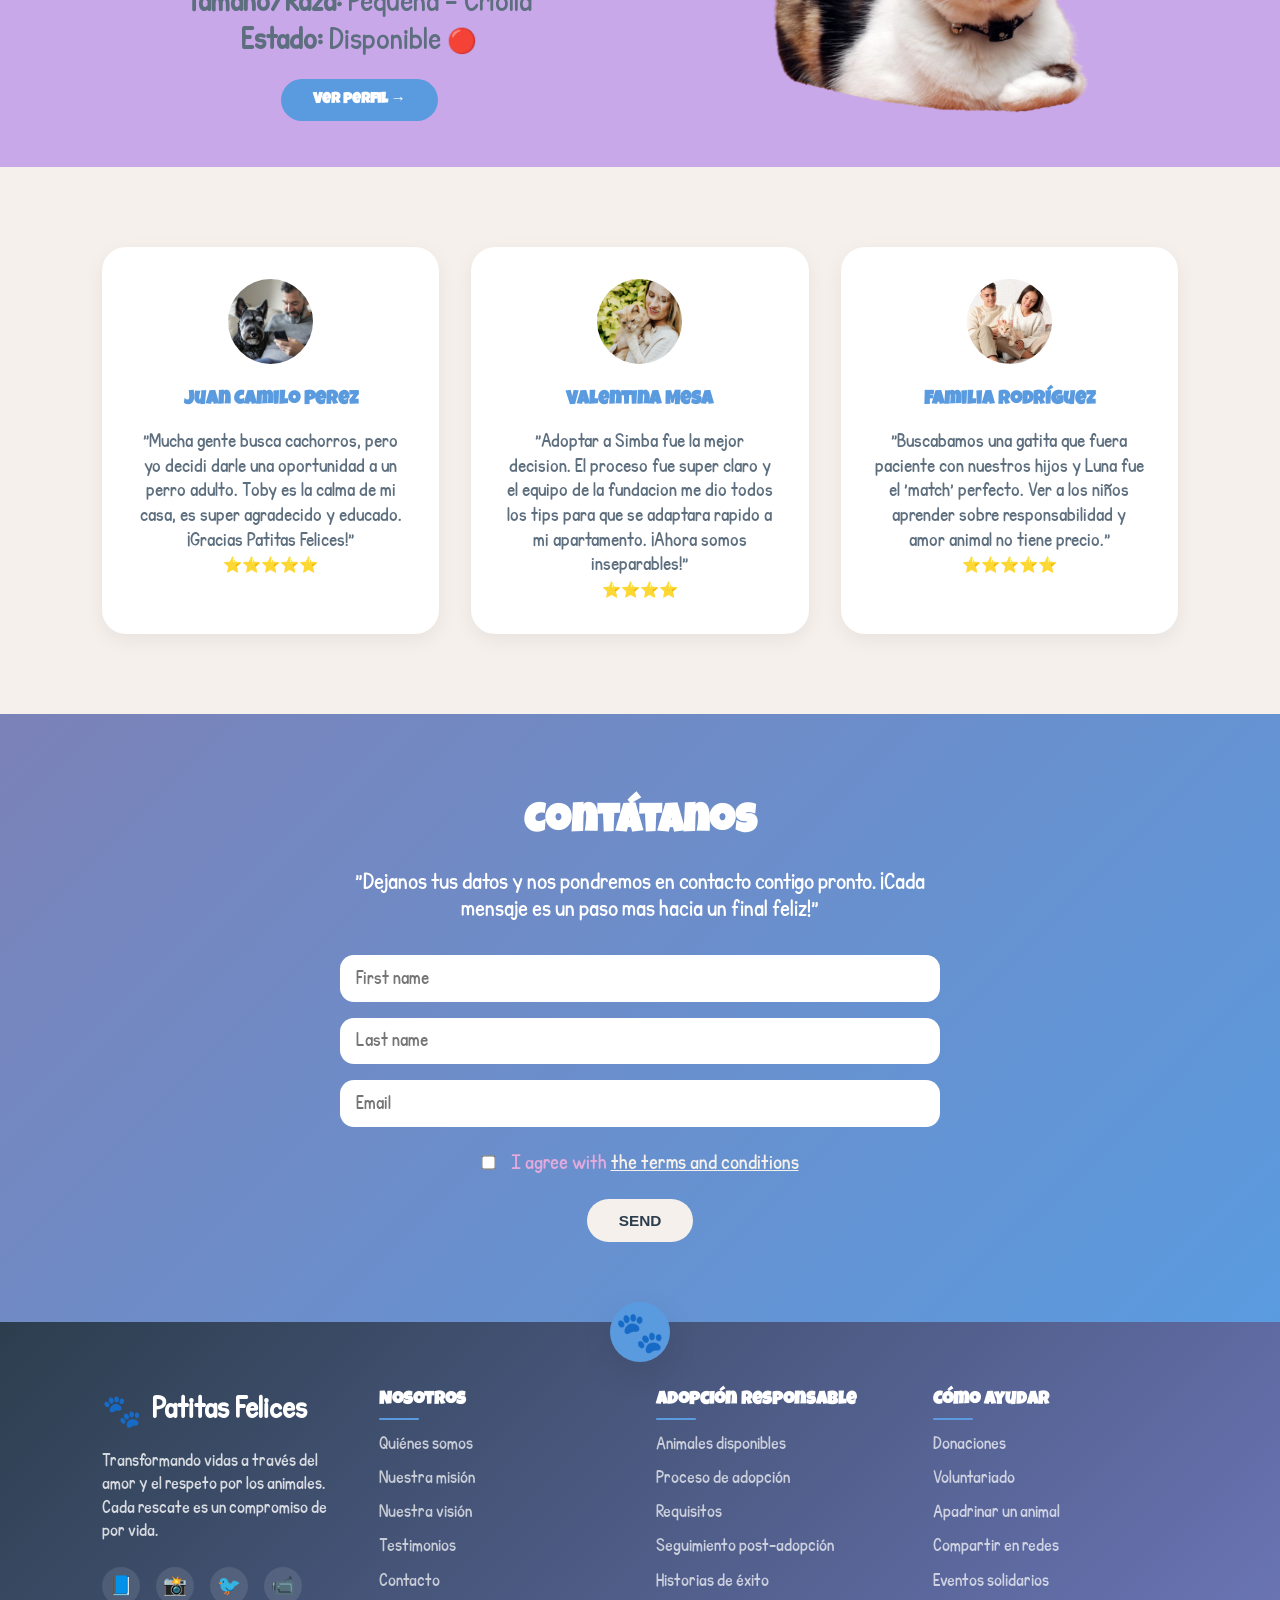
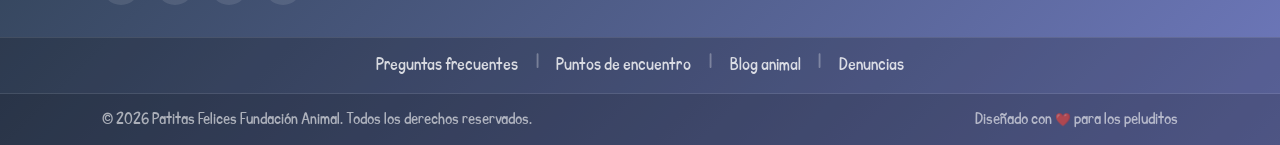
==== commit 0323edb3: "Fix:Detalles" ====
--- a/index.html
+++ b/index.html
@@ -11,7 +11,7 @@
 <body>
     <header>
         <div id="contenedor-logo">
-            <img src="imagenes/Isotipo.webp" alt="Logo">
+            <a href="#home"><img src="imagenes/Isotipo.webp" alt="Logo"></a>
         </div>
         <nav>
             <ul>
@@ -341,7 +341,7 @@
                 </p>
             </article>
 
-            <article>
+            <article id="familia-rodriguez">
                 <img src="imagenes/familia.png" alt="Familia Rodríguez">
                 <h4>Familia Rodríguez</h4>
                 <p>"Buscabamos una gatita que fuera paciente con nuestros hijos y Luna fue el 'match' perfecto. Ver a
@@ -430,7 +430,7 @@
         </div>
         <div class="footer-bottom">
             <div class="footer-bottom-container">
-                <p>&copy; 2024 Patitas Felices Fundación Animal. Todos los derechos reservados.</p>
+                <p>&copy; 2026 Patitas Felices Fundación Animal. Todos los derechos reservados.</p>
                 <p class="footer-dev">Diseñado con ❤️ para los peluditos</p>
             </div>
         </div>
--- a/style.css
+++ b/style.css
@@ -107,7 +107,7 @@
     font-family: 'parrafos';
 }
 #boton-contato a {
-    background: #6f79bd;
+    background: var(--mar);
     color: var(--blanco);
     padding: 0.7rem 2rem;
     border-radius: var(--borde-muy-redondo);
@@ -156,7 +156,7 @@
 }
 
 #home div {
-    max-width: 550px;
+    max-width: 150em;
     position: relative;
     z-index: 2;
     flex: 1;
@@ -171,7 +171,7 @@
 #perro-home img {
     max-width: 100%;
     height: auto;
-    width: 400px;
+    width: 50em;
 }
 
 #home h1 {
@@ -183,7 +183,7 @@
 }
 
 #home p {
-    font-size: clamp(0.9rem, 1.5vw, 1.2rem);
+    font-size: 2em;
     color: var(--texto-suave);
     margin-bottom: 2rem;
     line-height: 1.6;
@@ -439,11 +439,14 @@
     box-shadow: var(--sombra-suave);
     text-align: center;
     cursor: pointer;
+    
 }
 
 #Mision article:hover {
     transform: translateY(-8px);
     box-shadow: var(--sombra-natural);
+    border-top: 6px solid var(--mar);
+    transition: 0.5;
 }
 
 .mision-icono img {
@@ -455,6 +458,7 @@
 
 #Mision article:hover .mision-icono img {
     transform: scale(1.1);
+    
 }
 
 #Mision article h3 {
@@ -534,6 +538,7 @@
 #Vision article:hover {
     transform: translateY(-8px);
     box-shadow: var(--sombra-natural);
+    border-top: 6px solid var(--cielo);
 }
 
 .vision-icono img {
@@ -638,7 +643,7 @@
 
 #portada {
     background: linear-gradient(135deg, var(--arena) 0%, var(--cardo) 100%);
-    min-height: 60vh;
+    
     display: flex;
     flex-direction: column;
     align-items: center;
@@ -687,7 +692,7 @@
 }
 
 #catalogo article {
-    min-height: 100vh;
+    min-height: 40vh;
     display: flex;
     align-items: center;
     justify-content: space-evenly;
@@ -1111,6 +1116,38 @@
     .vision-container {
         grid-template-columns: repeat(2, 1fr);
     }
+    #home {
+        flex-direction: column;
+        text-align: center;
+        padding: 3rem 5%;
+        min-height: 40vh;
+    }
+    #about {
+        background-image: url('imagenes/fondopatitas.png');
+        background-attachment: fixed;
+        background-position: 50%;
+    }
+    #testimonios {
+         grid-template-columns: repeat(2, 1fr);
+    }
+    #familia-rodriguez {
+        column-span: 2 !important;
+    }
+    .footer-container {
+        grid-template-columns: repeat(2, minmax(200px, 1fr));
+
+        justify-items: center;
+    }
+    .footer-columna {
+        text-align: center;
+        align-items: center;
+    }
+    .footer-logo {
+        justify-content: center;
+    }
+    .footer-redes {
+        justify-content: center;
+    }
 }
 
 @media (max-width: 768px) {
@@ -1129,9 +1166,13 @@
         flex-direction: column;
         text-align: center;
         padding: 3rem 5%;
-    }
-    
-    #home > div {
+        min-height: 40vh;
+    }
+    #home::after {
+        content: none;
+    }
+
+    #home div {
         max-width: 100%;
     }
     
@@ -1152,6 +1193,17 @@
     .mision-container,
     .vision-container {
         grid-template-columns: 1fr;
+    }
+    
+    #about {
+    background-image: url('imagenes/fondopatitas.png');
+    background-attachment: fixed;
+    background-position: 50%;
+    }
+
+    #quienes-somos-container  img{
+        width: 100%;
+        
     }
     
     #Eventos article {
@@ -1175,7 +1227,7 @@
     
     #portada {
         flex-direction: column;
-        padding: 3rem 5%;
+        padding: 3rem 5% 0 5%;
     }
     
     .footer-container {
@@ -1213,9 +1265,26 @@
     footer::before {
         display: none;
     }
-}
-
+    #perro-home img{
+        width: 100%;
+    }
+    
+}
 @media (max-width: 480px) {
+    
+    
+    #home::after {
+        content: none;
+    }
+
+    #home {
+        min-height: 40vh;
+    }
+    
+    #perro-home img{
+        width: 100%;
+    }
+    
     .portada-logo img {
         width: 80px;
     }
@@ -1239,6 +1308,11 @@
     #contact article {
         padding: 0 1rem;
     }
+    
+    #quienes-somos-container  img{
+        width: 50%;
+        
+    }
 }
 
 #footer h4 {
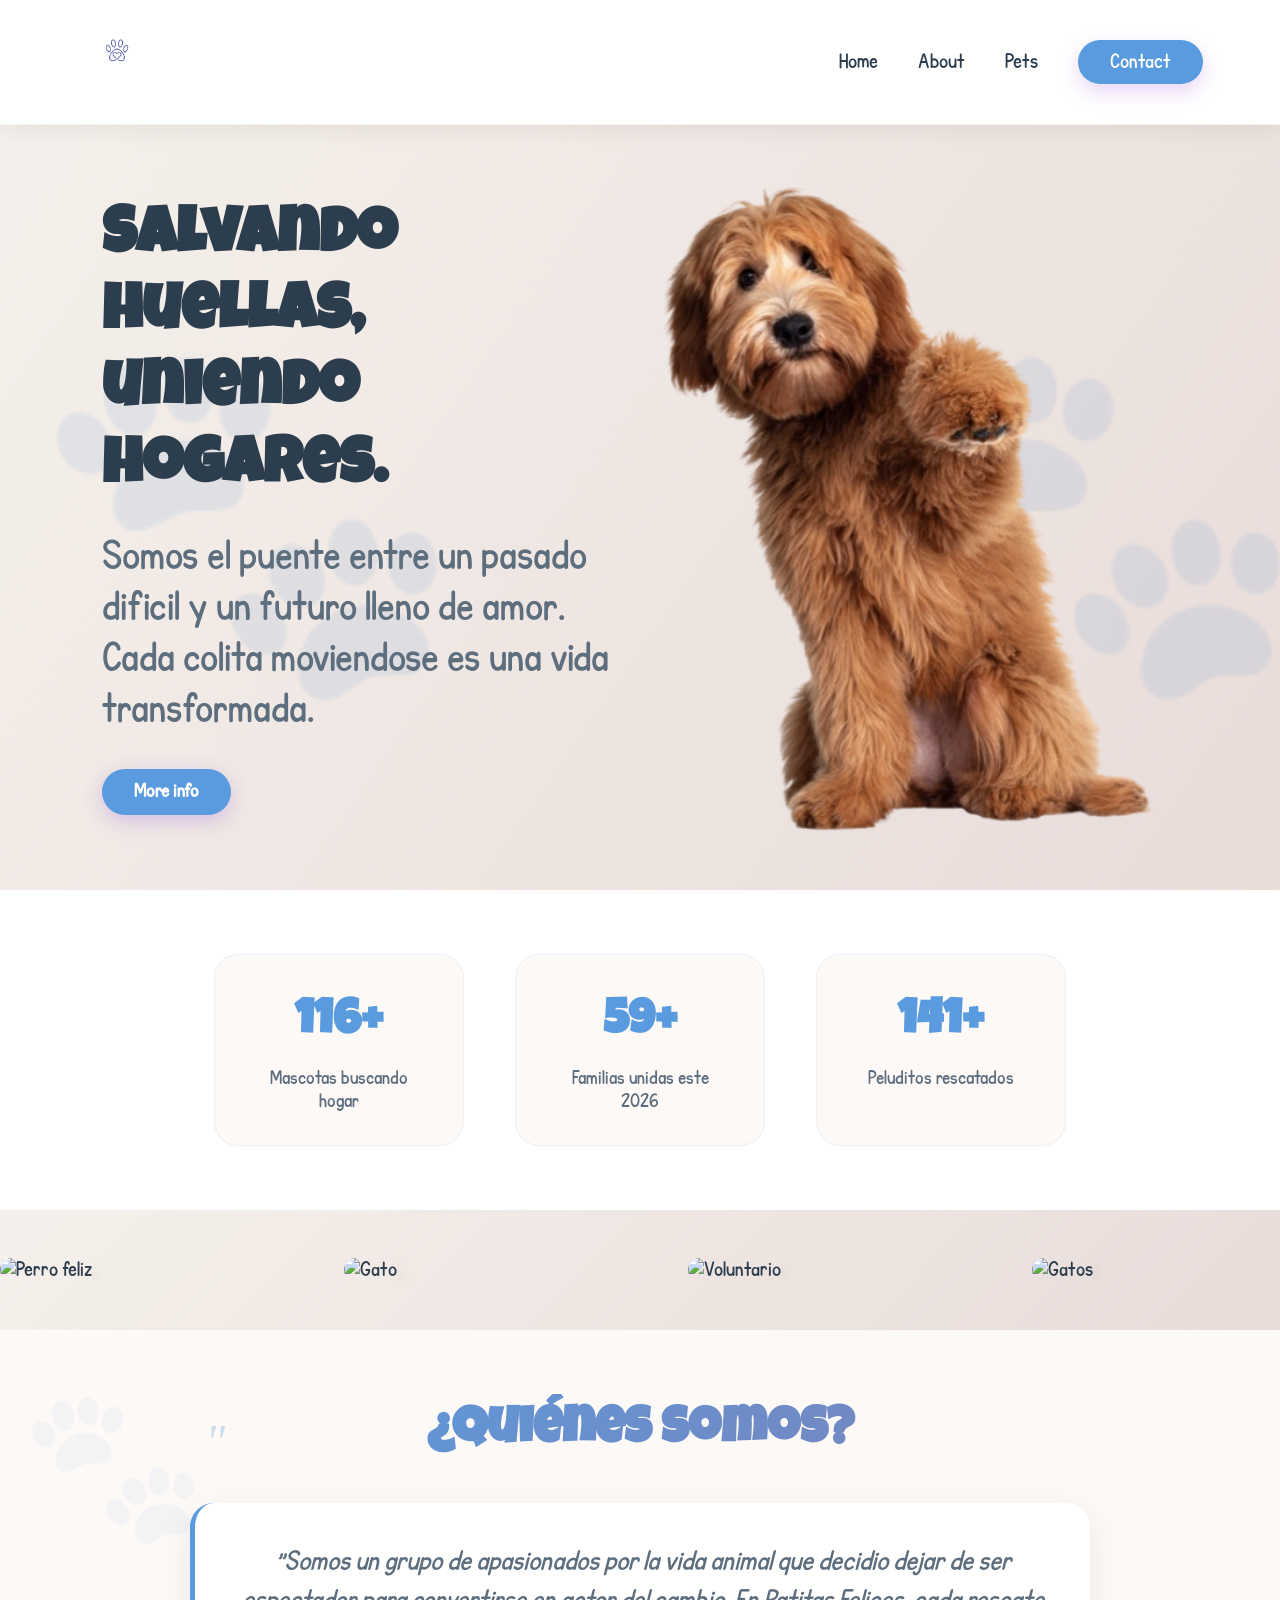
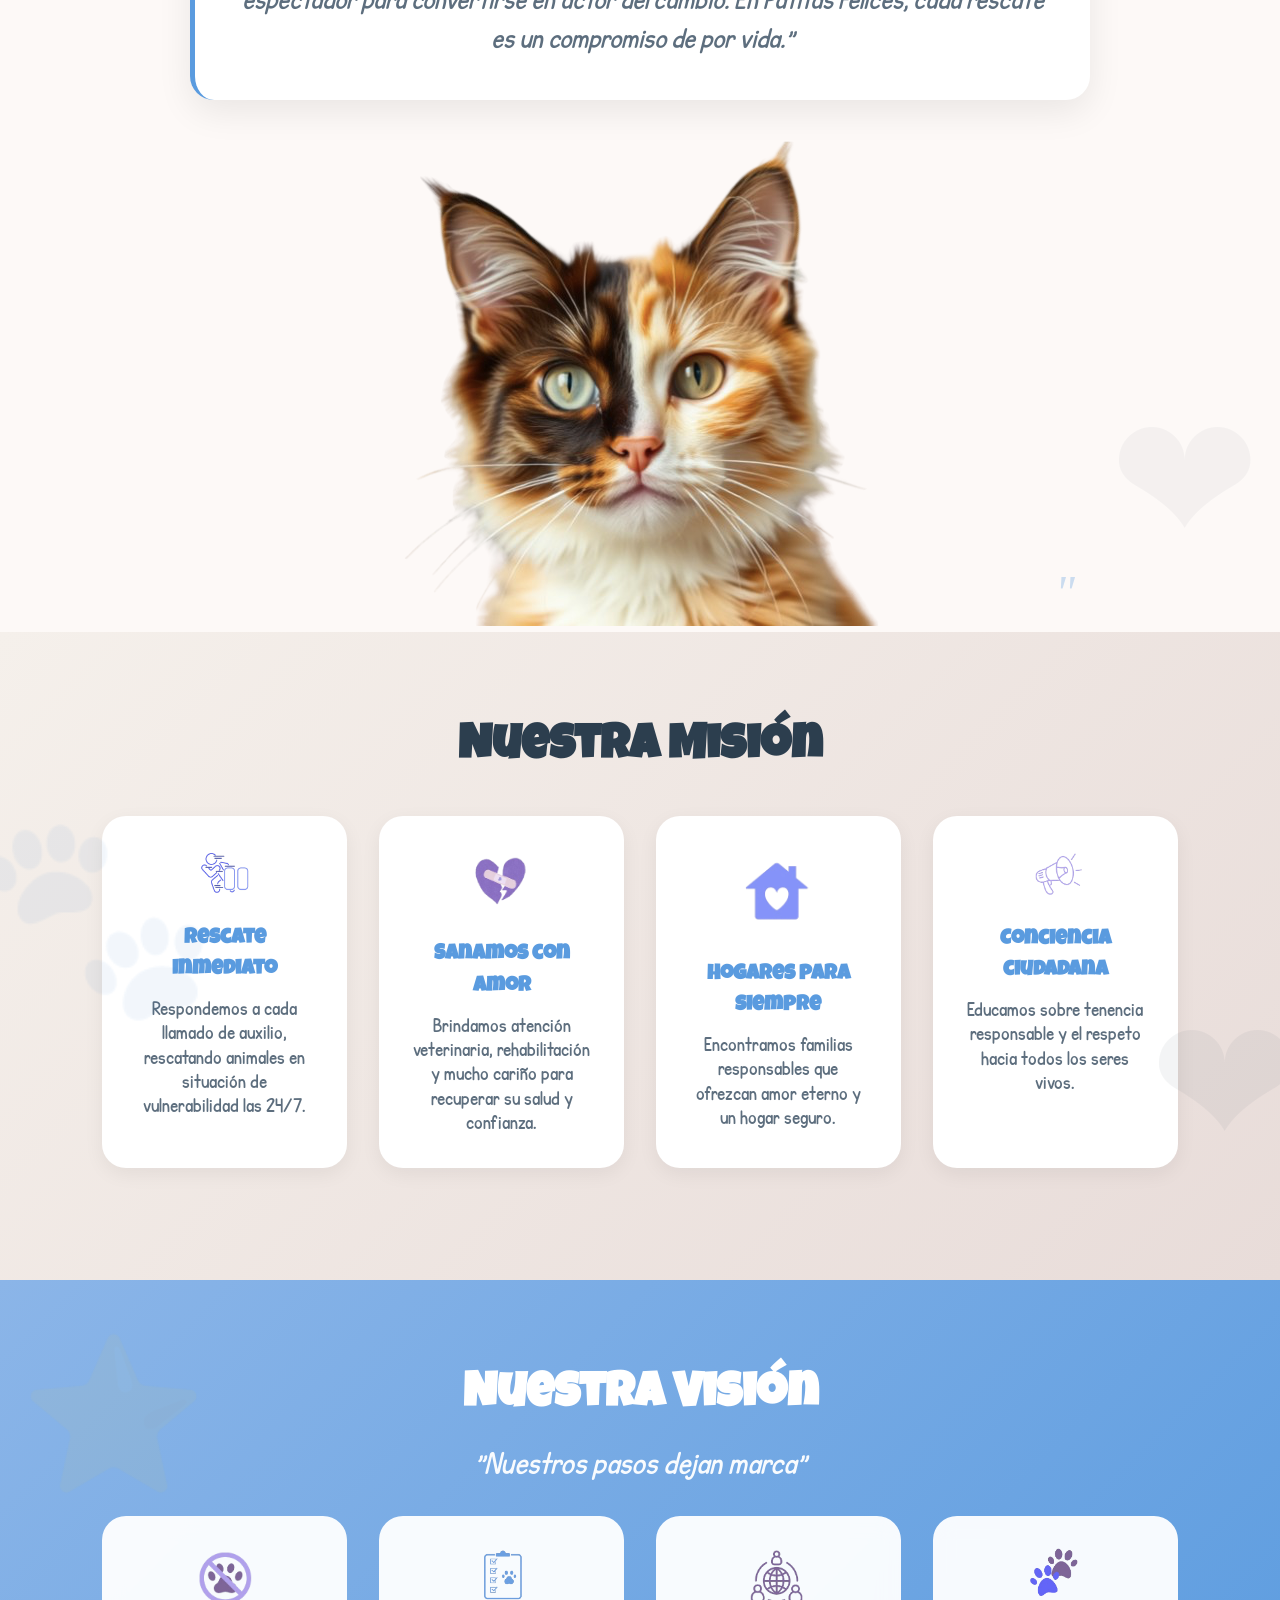
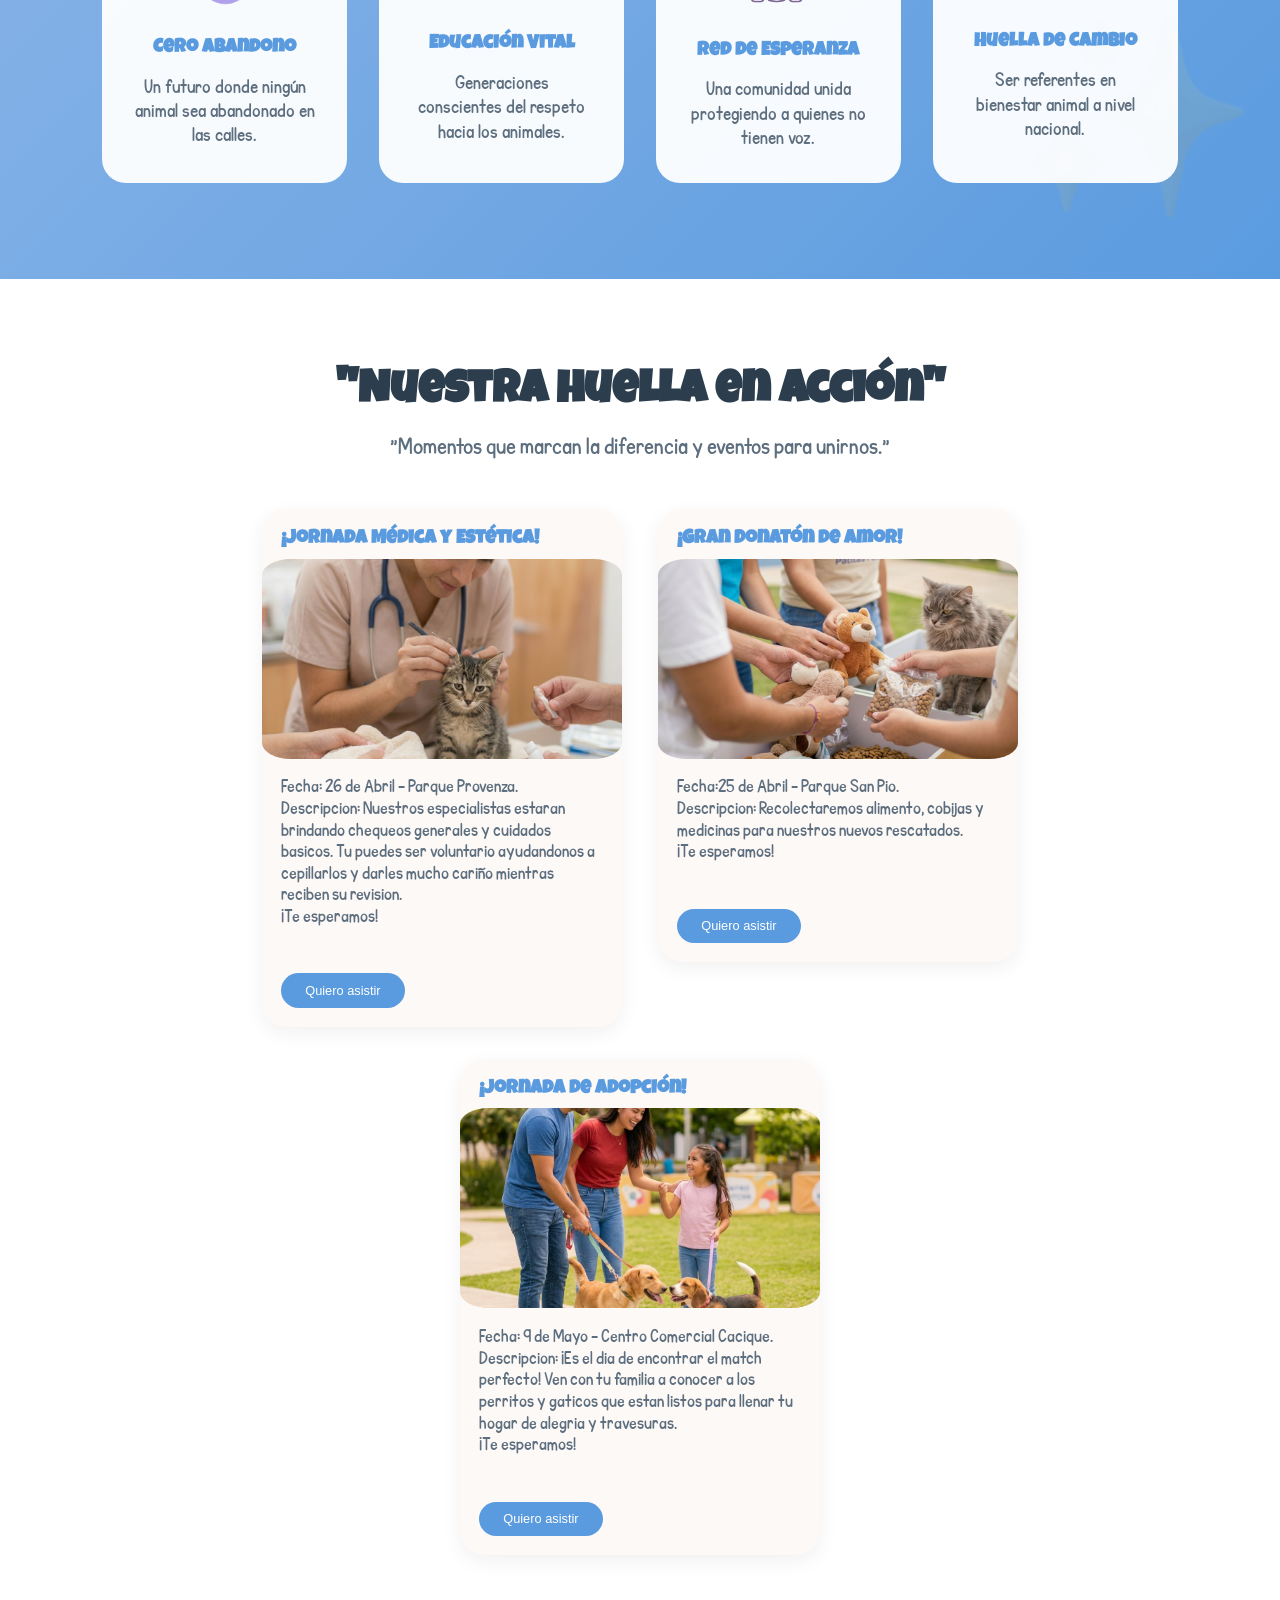
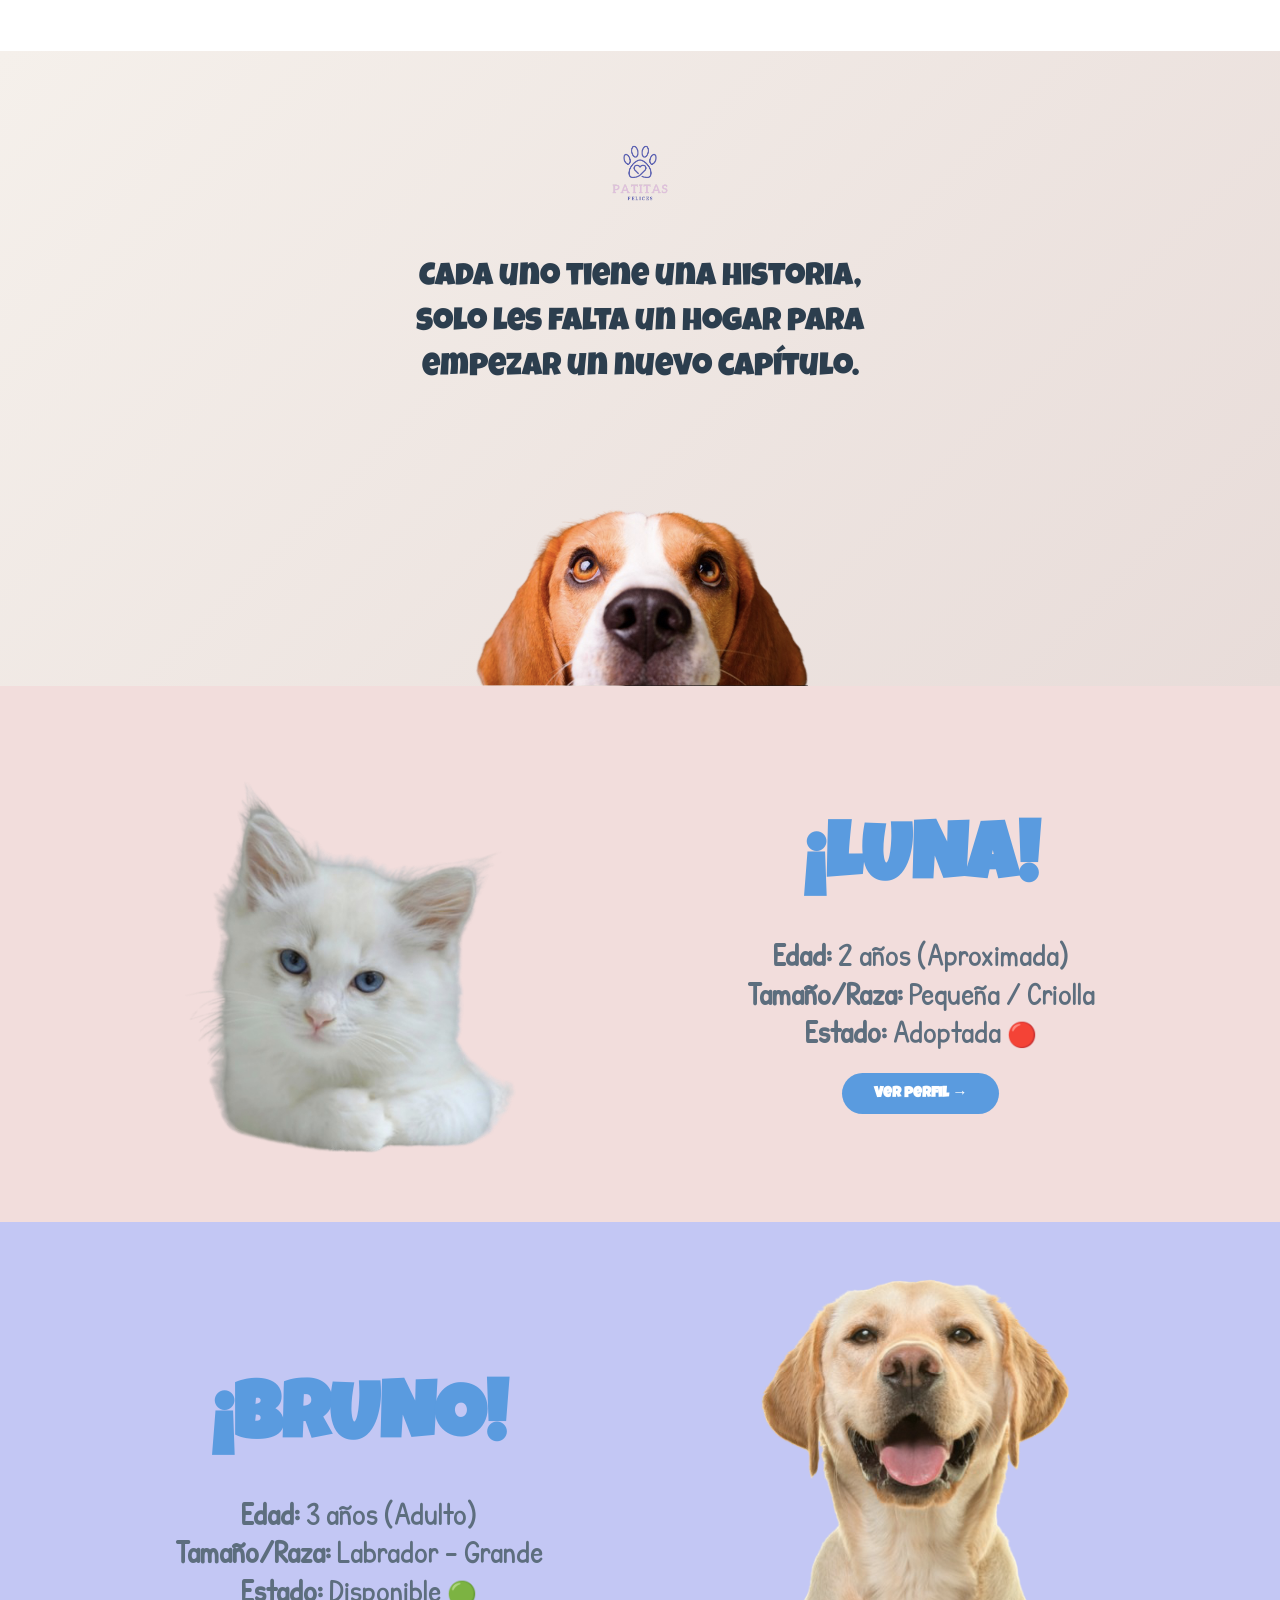
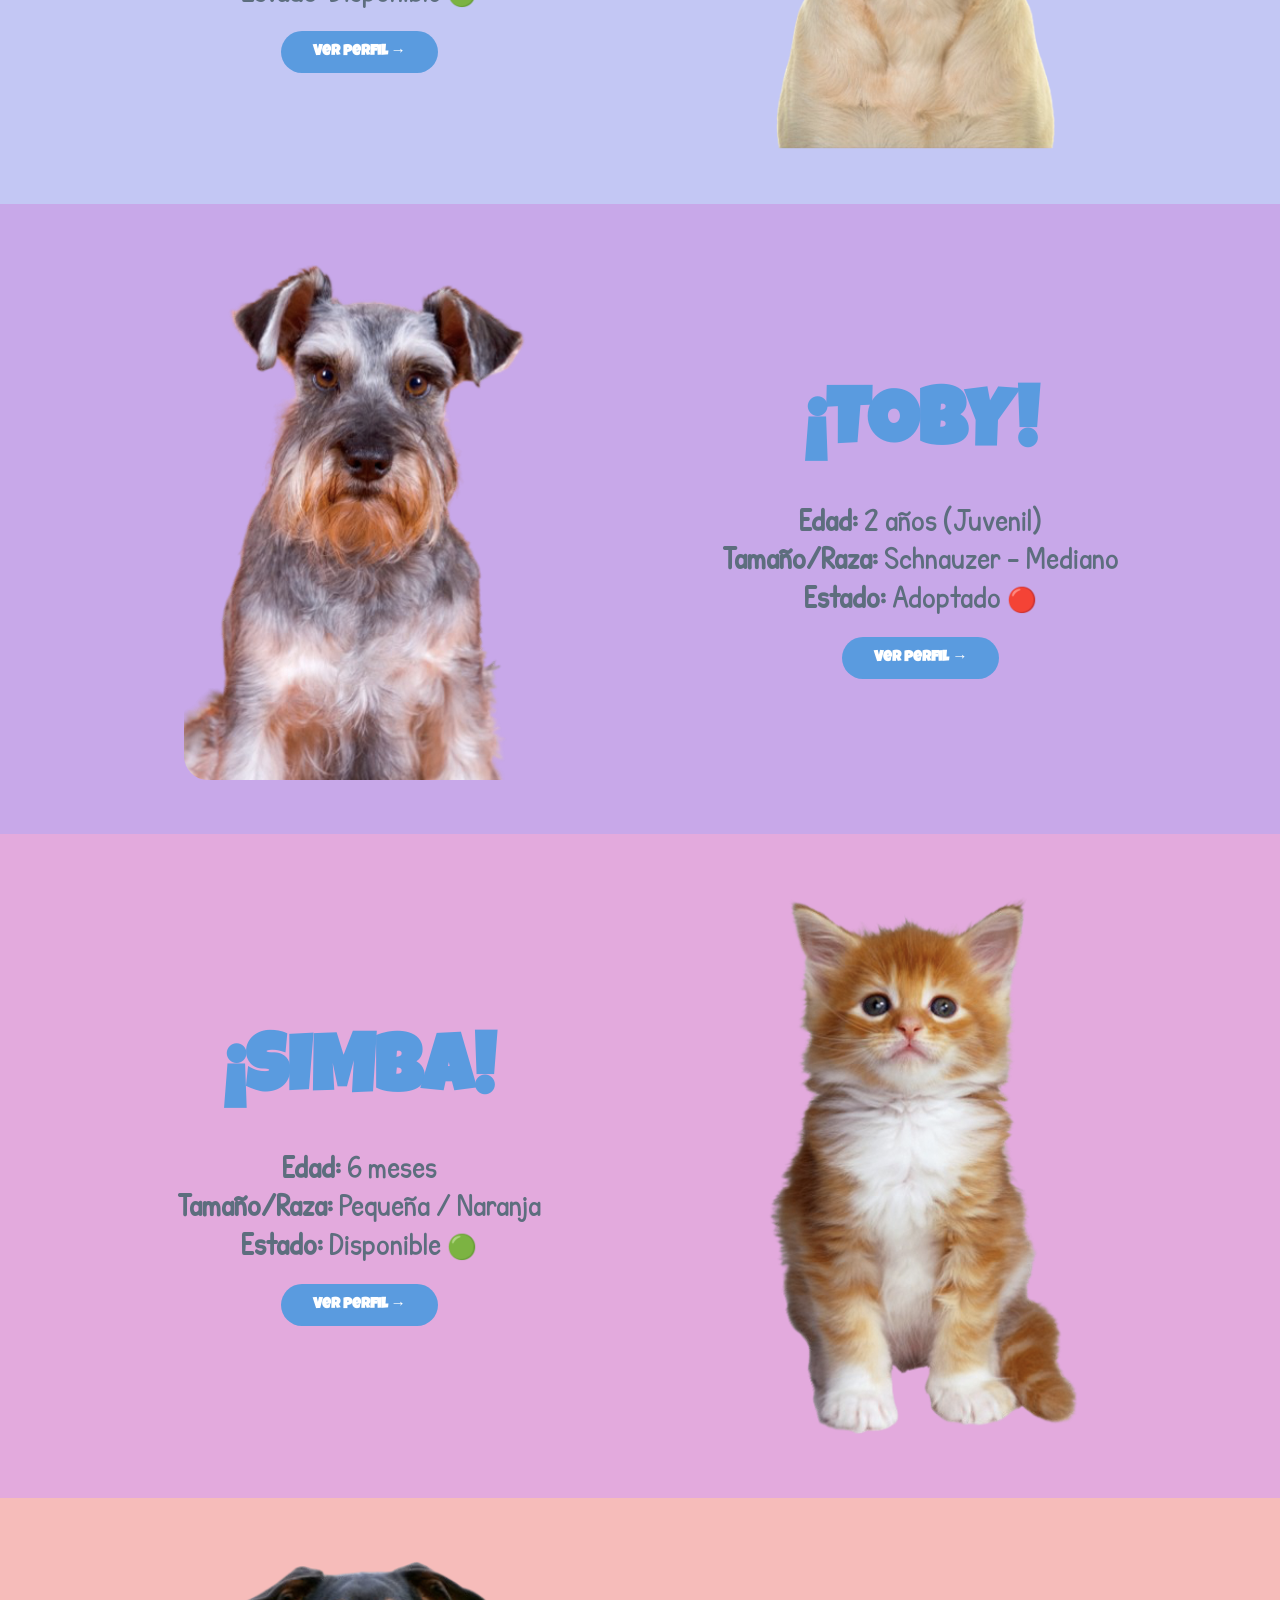
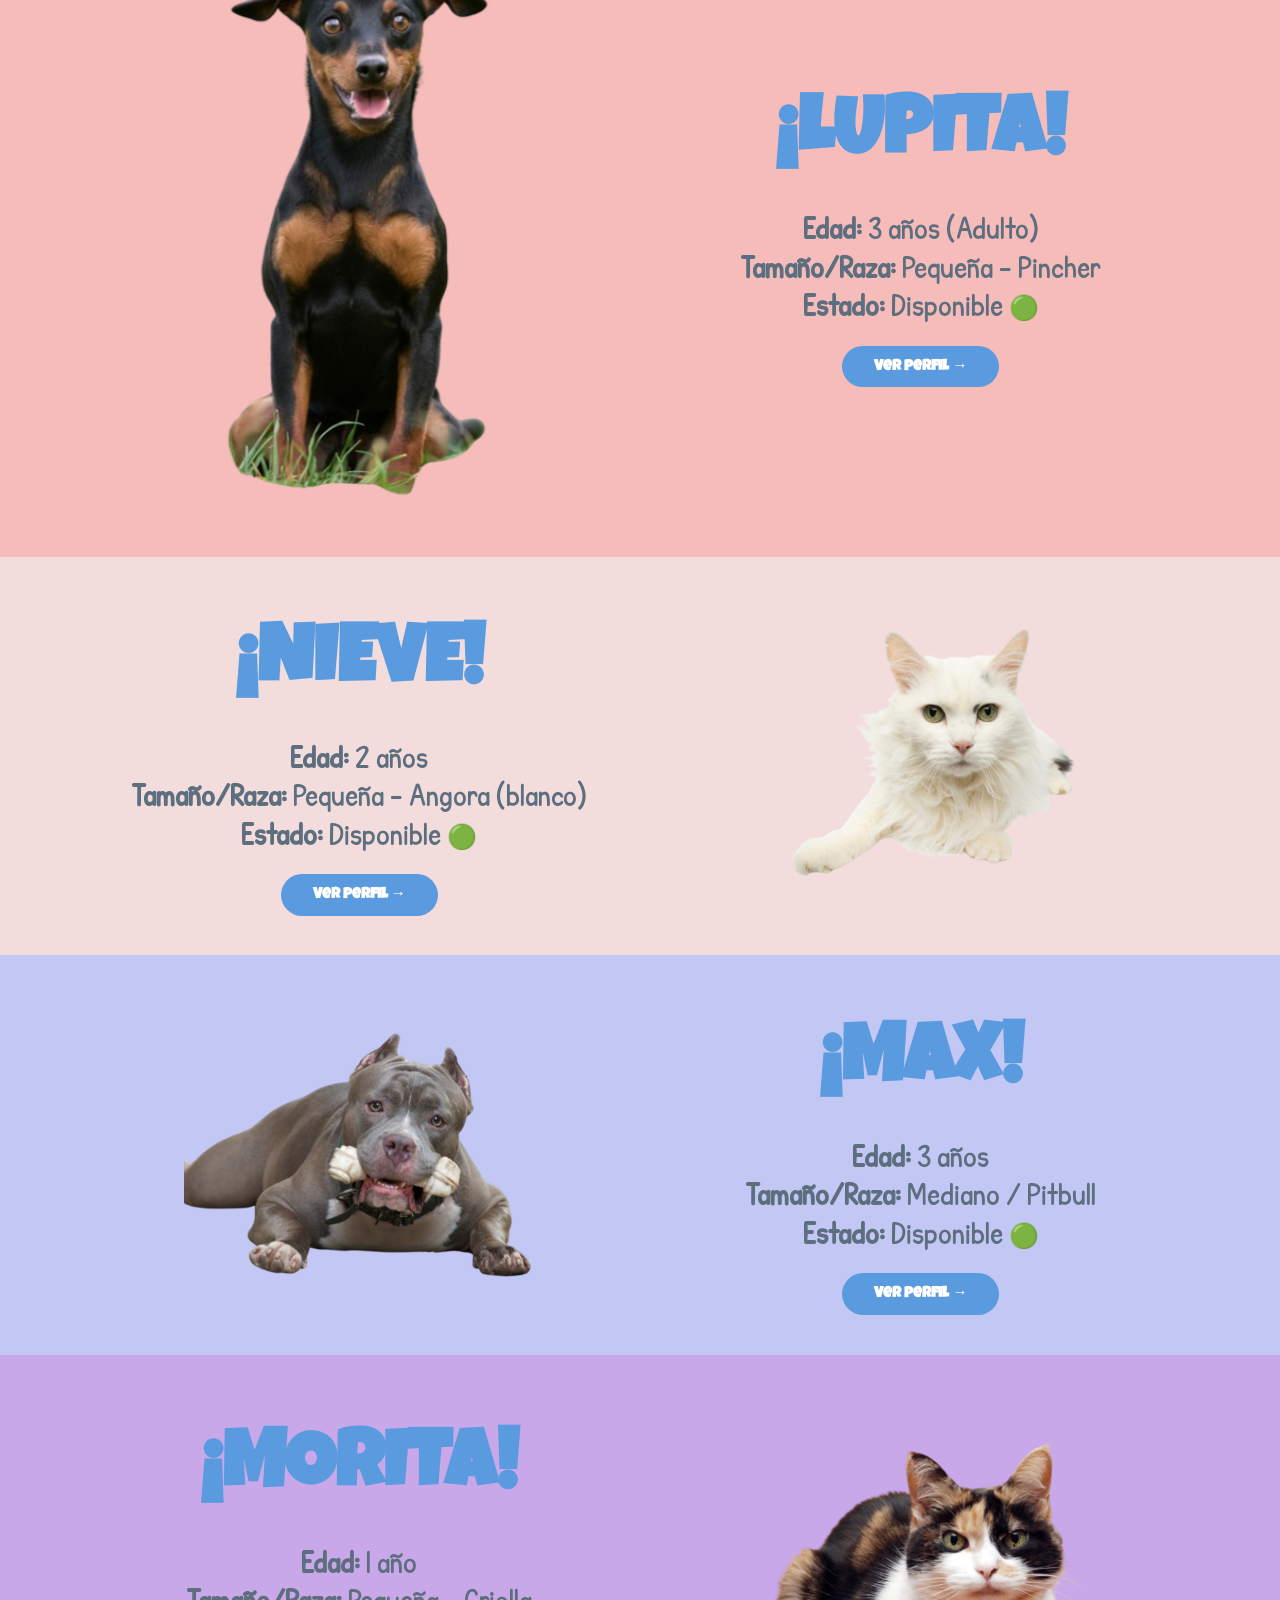
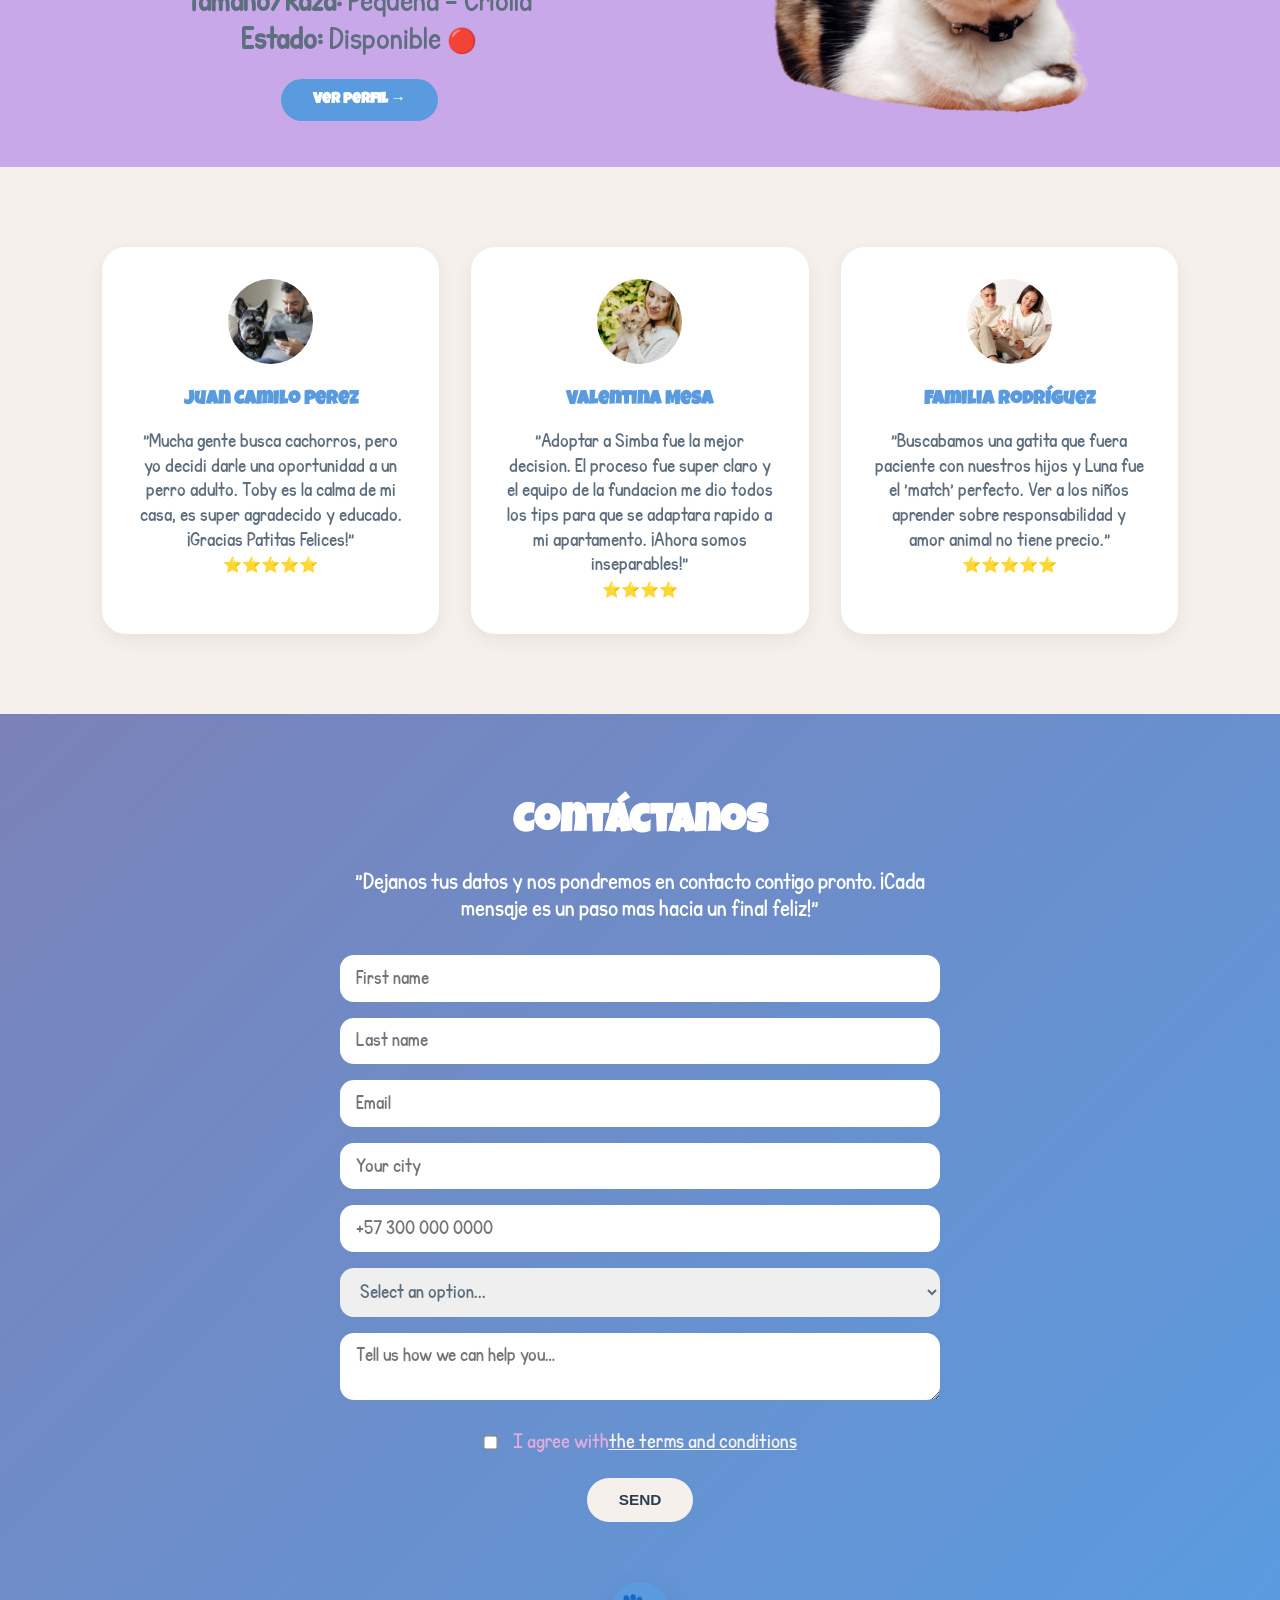
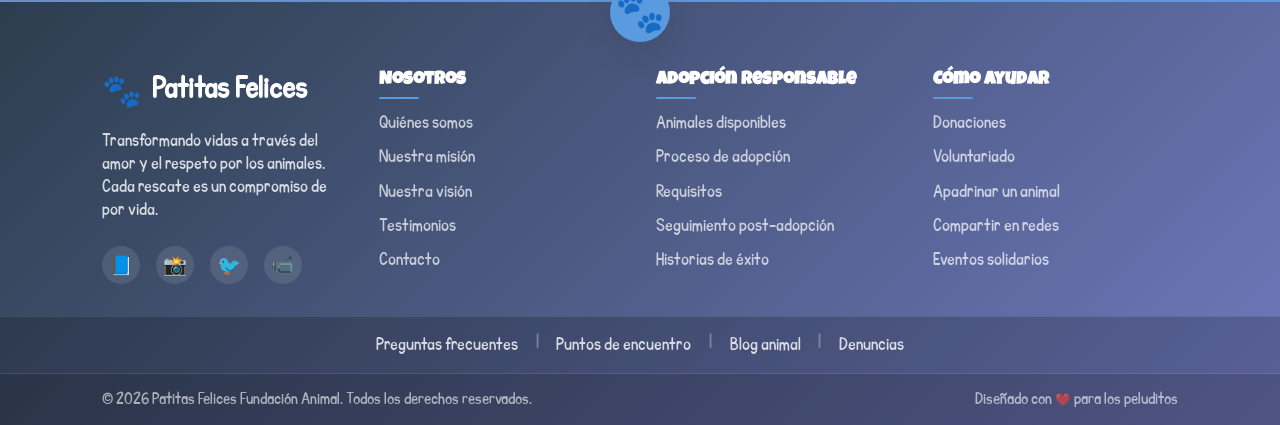
==== commit 6f12ed94: "Merge pull request #9 from Jhonayker777/feature feat: nueva funcionalidad en la section de contacto" ====
--- a/index.html
+++ b/index.html
@@ -178,7 +178,7 @@
             </article>
             <article>
                 <h3>¡Gran Donatón de Amor!</h3>
-                <img src="imagenes/donaton.png" alt="Donacion">
+                <img src="imagenes/donaton.png" alt=" Donacion">
                 <p>Fecha:25 de Abril - Parque San Pio. <br> Descripcion: Recolectaremos alimento, cobijas y medicinas
                     para nuestros nuevos rescatados. <br>¡Te esperamos!</p>
                 <button>Quiero asistir</button>
@@ -351,13 +351,29 @@
         </section>
         <section id="contact">
             <article>
-                <h2>Contátanos</h2>
+                <h2>Contáctanos</h2>
                 <p>"Dejanos tus datos y nos pondremos en contacto contigo pronto.
                     ¡Cada mensaje es un paso mas hacia un final feliz!"
                 </p>
                 <input type="text" placeholder="First name">
                 <input type="text" placeholder="Last name">
                 <input type="email" name="email" id="email" placeholder="Email">
+                <input type="text" name="ciudad" id="ciudad" placeholder="Your city" required>
+                <input type="tel" name="telefono" id="telefono" placeholder="+57 300 000 0000">
+                <div id="seleccion">
+                    <select name="consulta" id="consulta" required>
+                        <option value="" disabled selected>Select an option...</option>
+                        <option value="Adopcion">🐾 Adopción</option>
+                        <option value="Donacion">💛 Donación</option>
+                        <option value="Voluntariado">🙌 Voluntariado</option>
+                        <option value="Info">ℹ️ Información general</option>
+                        <option value="Otro">💬 Otro</option>
+                    </select>
+                </div>
+                <div id="message">
+                    <textarea id="mensaje" name="mensaje" placeholder="Tell us how we can help you… " required></textarea>
+                </div>
+
                 <div id="check">
                     <input type="checkbox" name="" id="checkbox" value="">
                     <label for="checkbox">I agree with <span> the terms and conditions</span></label>
--- a/style.css
+++ b/style.css
@@ -870,6 +870,48 @@
     transform: scale(1.1);
     accent-color: var(--arena);
 }
+#contact label {
+    display: flex;
+    align-items: center;
+    justify-content: center;
+}
+#contact label span {
+    font-family: 'parrafos';
+}
+#contact textarea {
+    width: 100%;
+    padding: 0.8rem 1rem;
+    margin-bottom: 1rem;
+    border: none;
+    border-radius: 14px;
+    font-size: clamp(0.9rem, 1.2vw, 1rem);
+    font-family: inherit;
+}
+
+#contact textarea:focus {
+    outline: none;
+    box-shadow: 0 0 0 3px var(--arena);
+}
+
+#contact select {
+    width: 100%;
+    padding: 0.8rem 1rem;
+    margin-bottom: 1rem;
+    border: none;
+    border-radius: 14px;
+    font-size: clamp(0.9rem, 1.2vw, 1rem);
+    font-family: parrafos;
+}
+#contact select option {
+    font-family: parrafos;
+}
+select {
+    color: var(--texto-suave);
+}
+#contact select:focus {
+    outline: none;
+    box-shadow: 0 0 0 3px var(--arena);
+}
 
 #check {
     text-align: left;
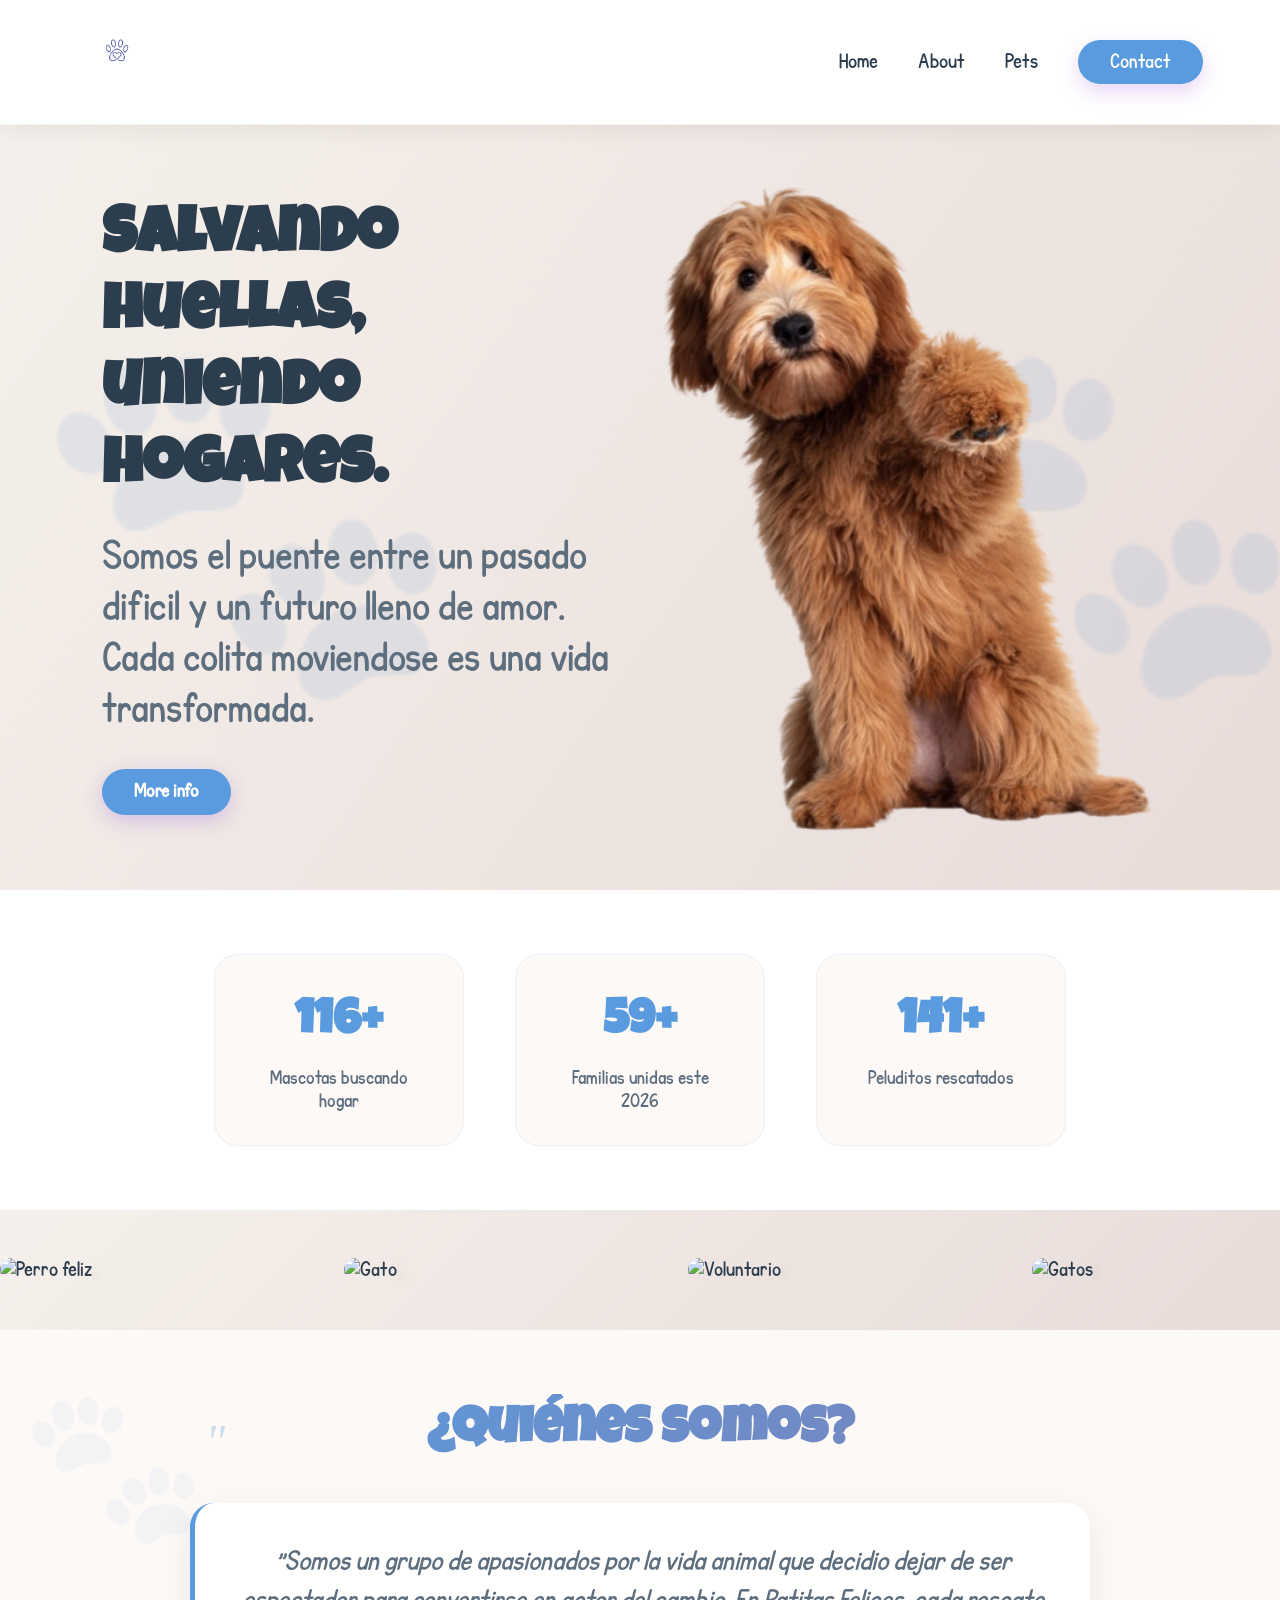
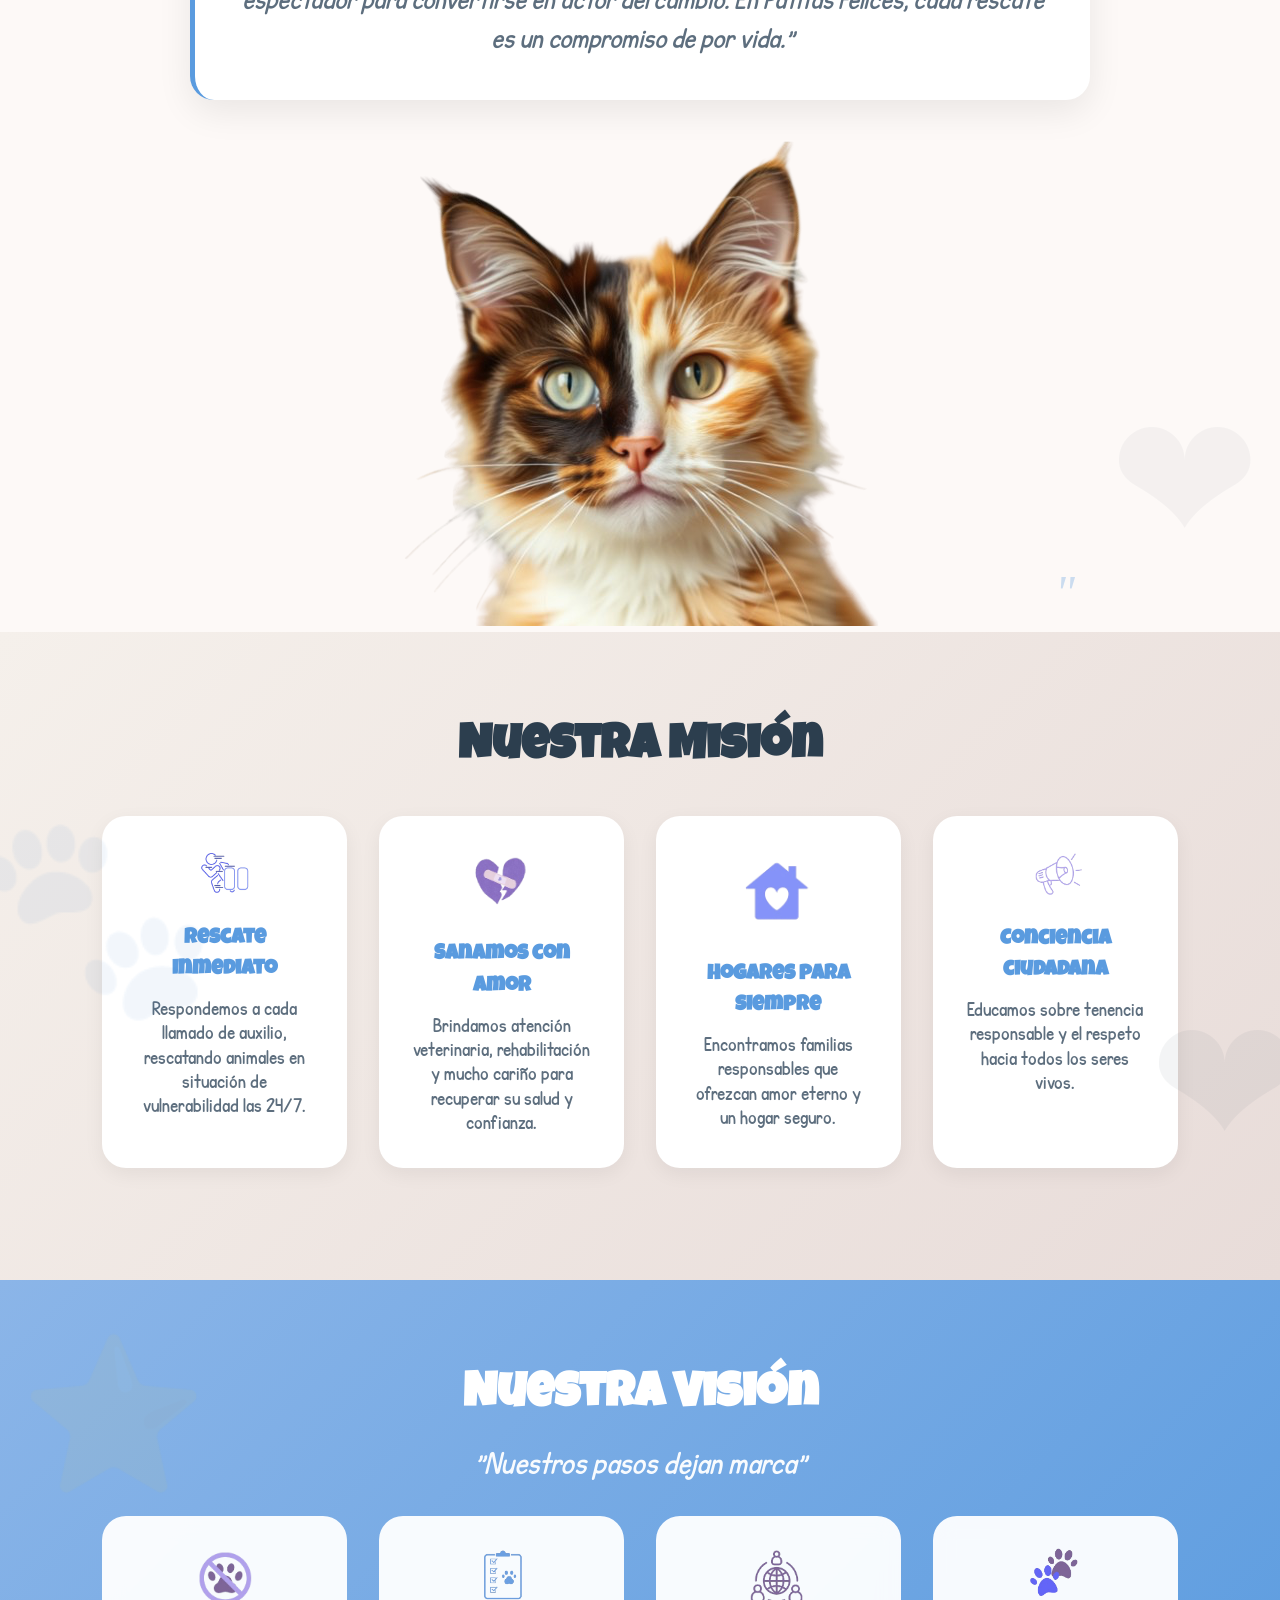
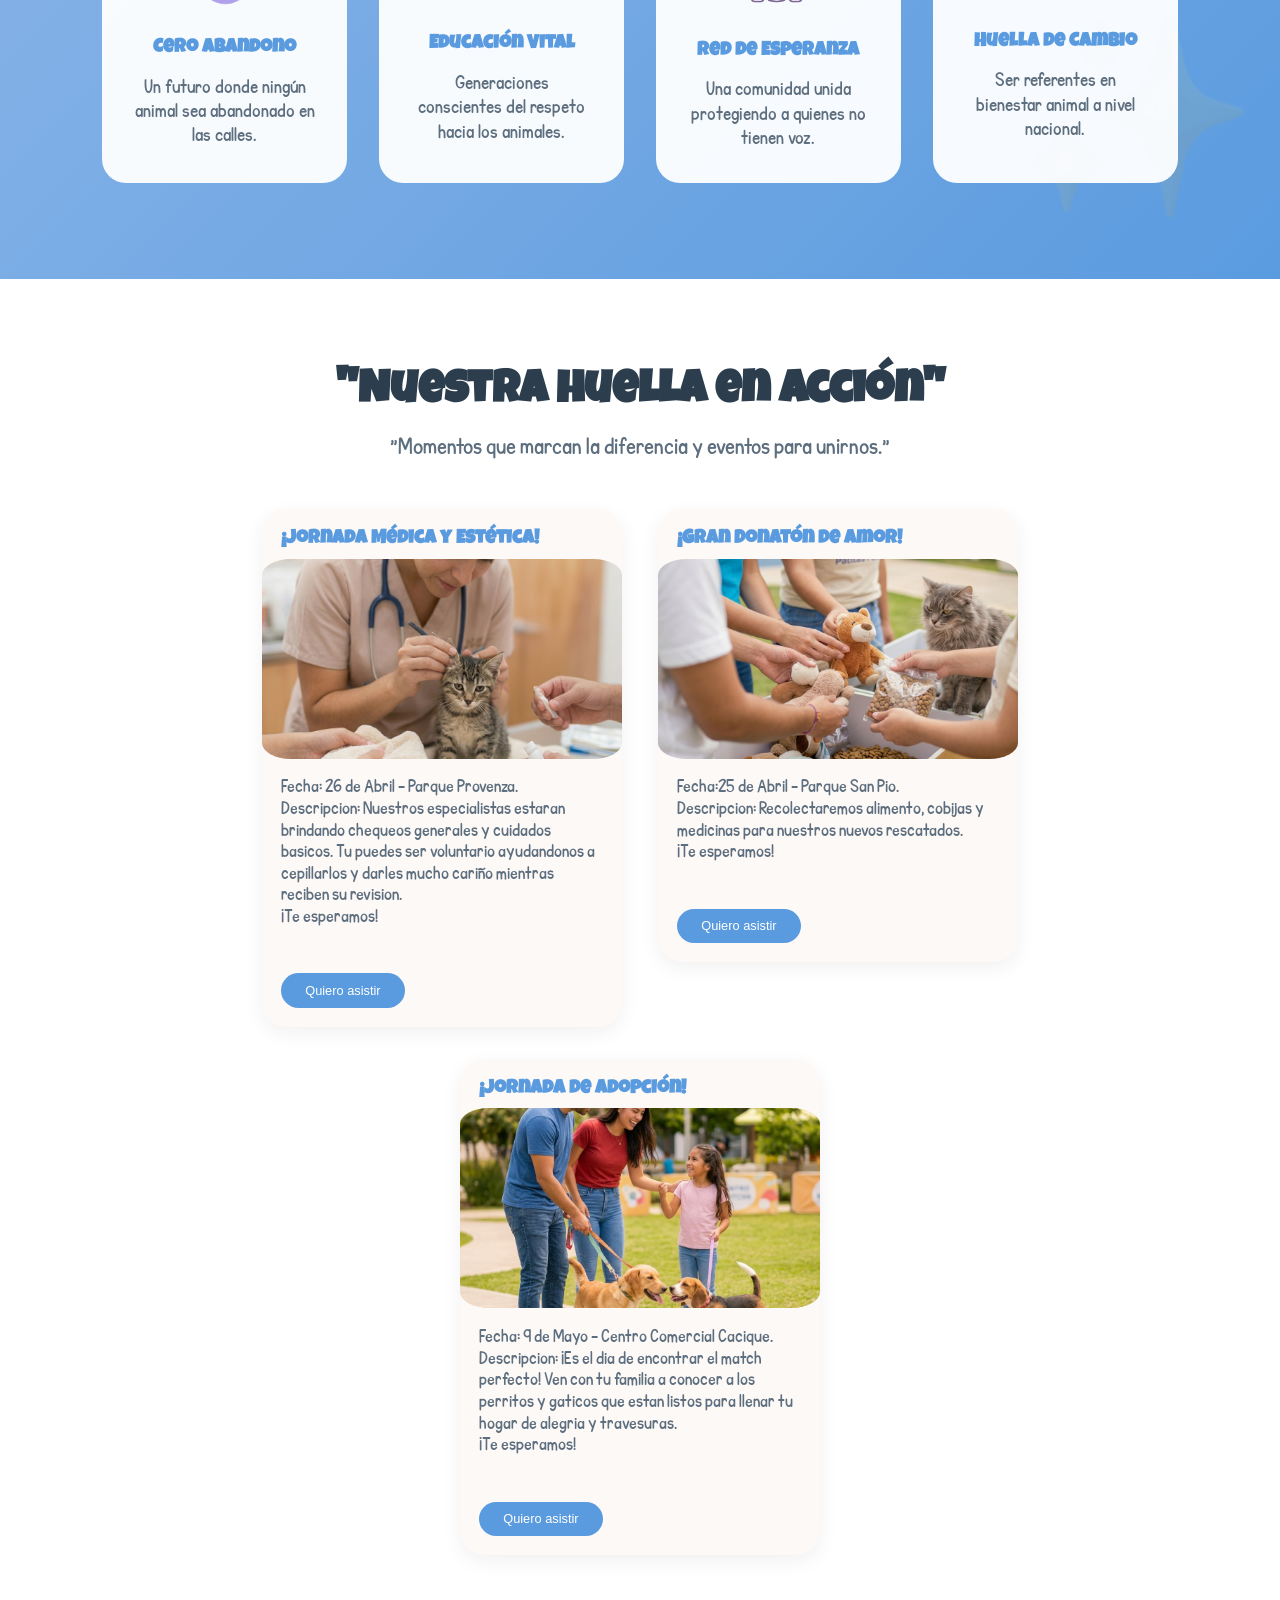
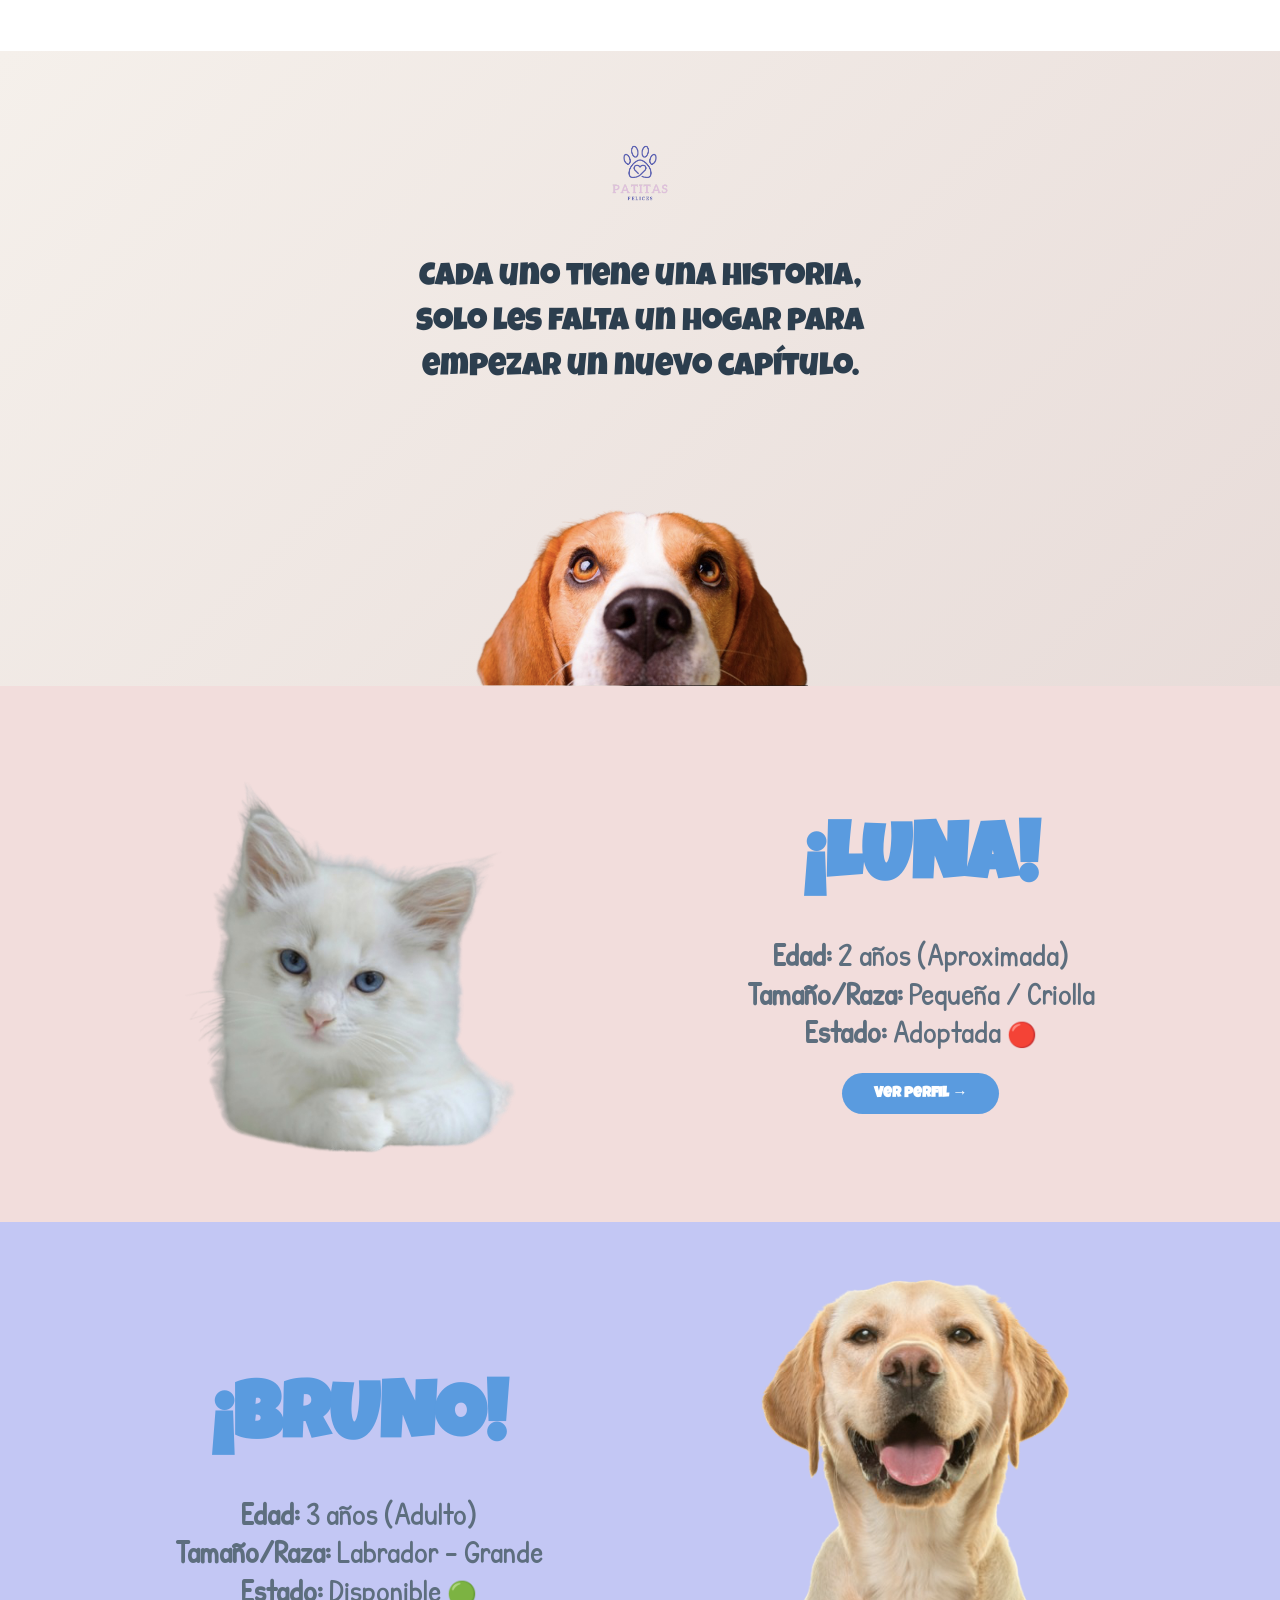
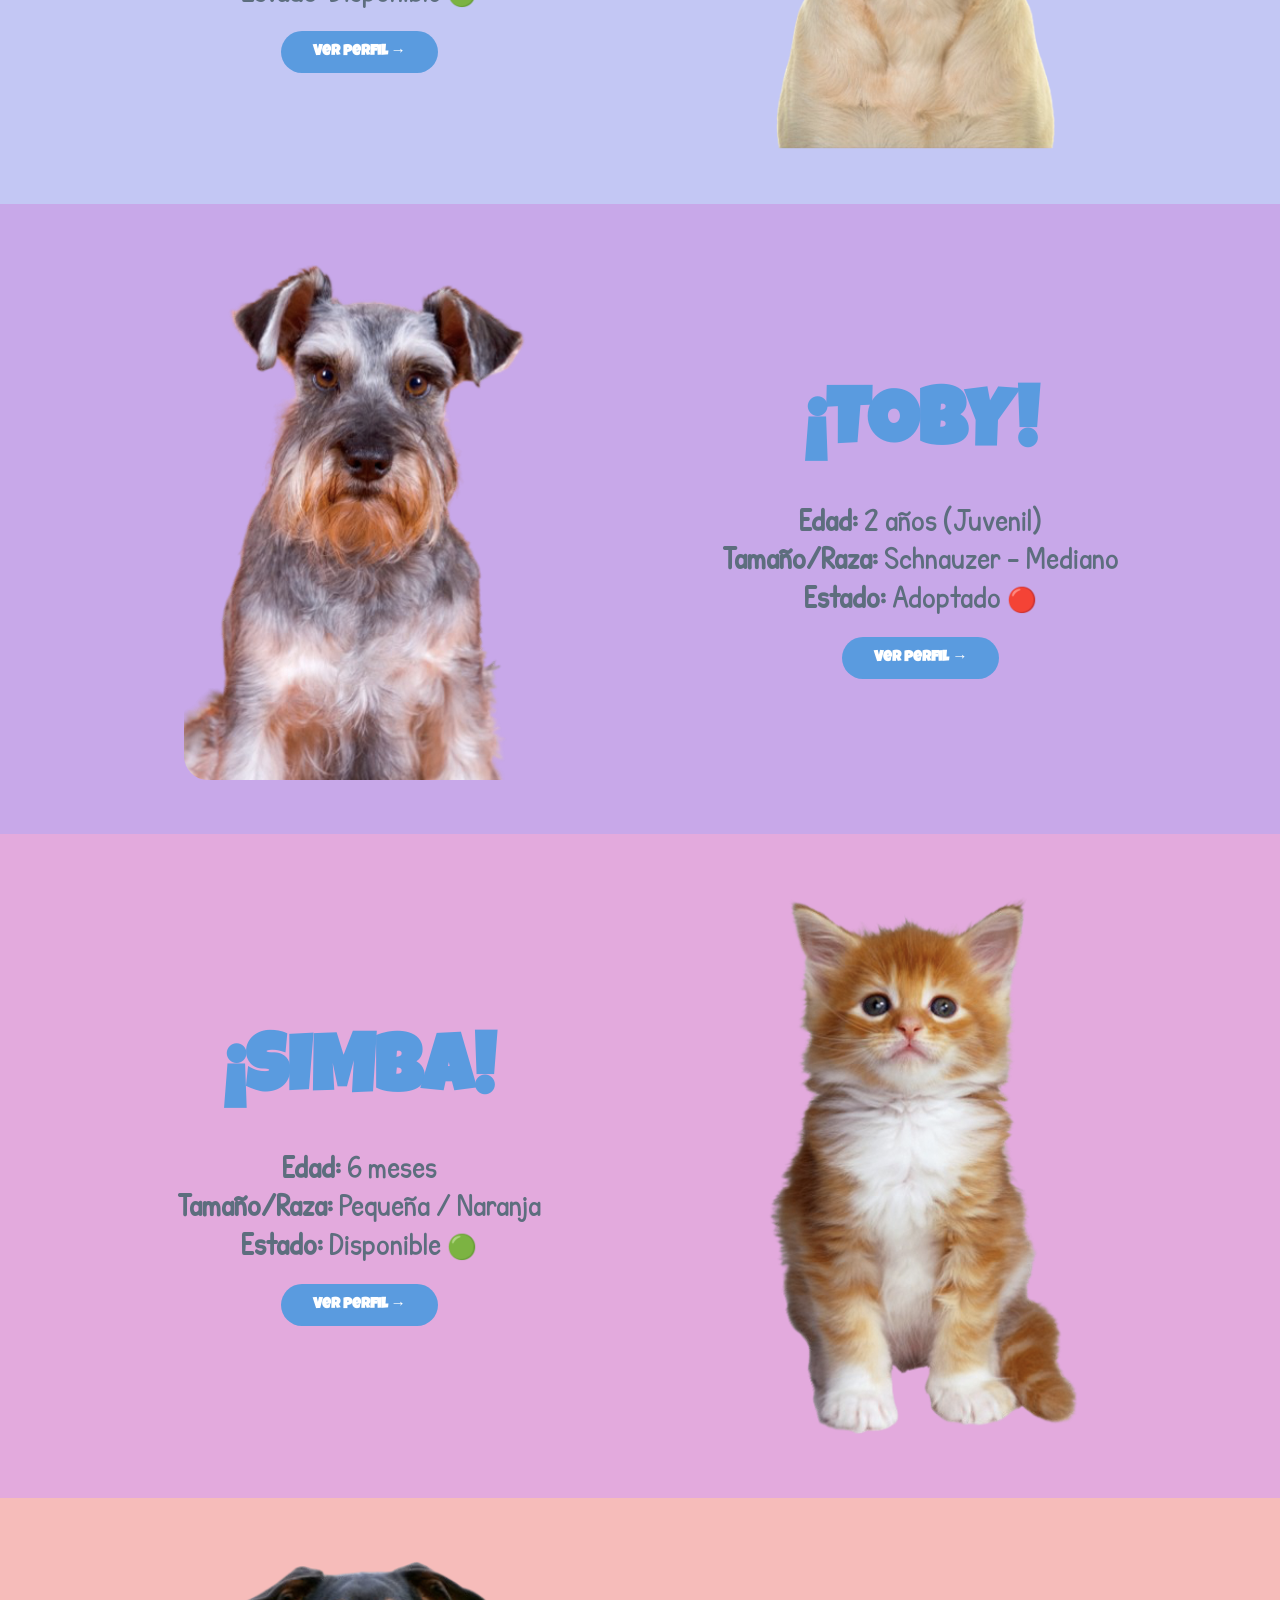
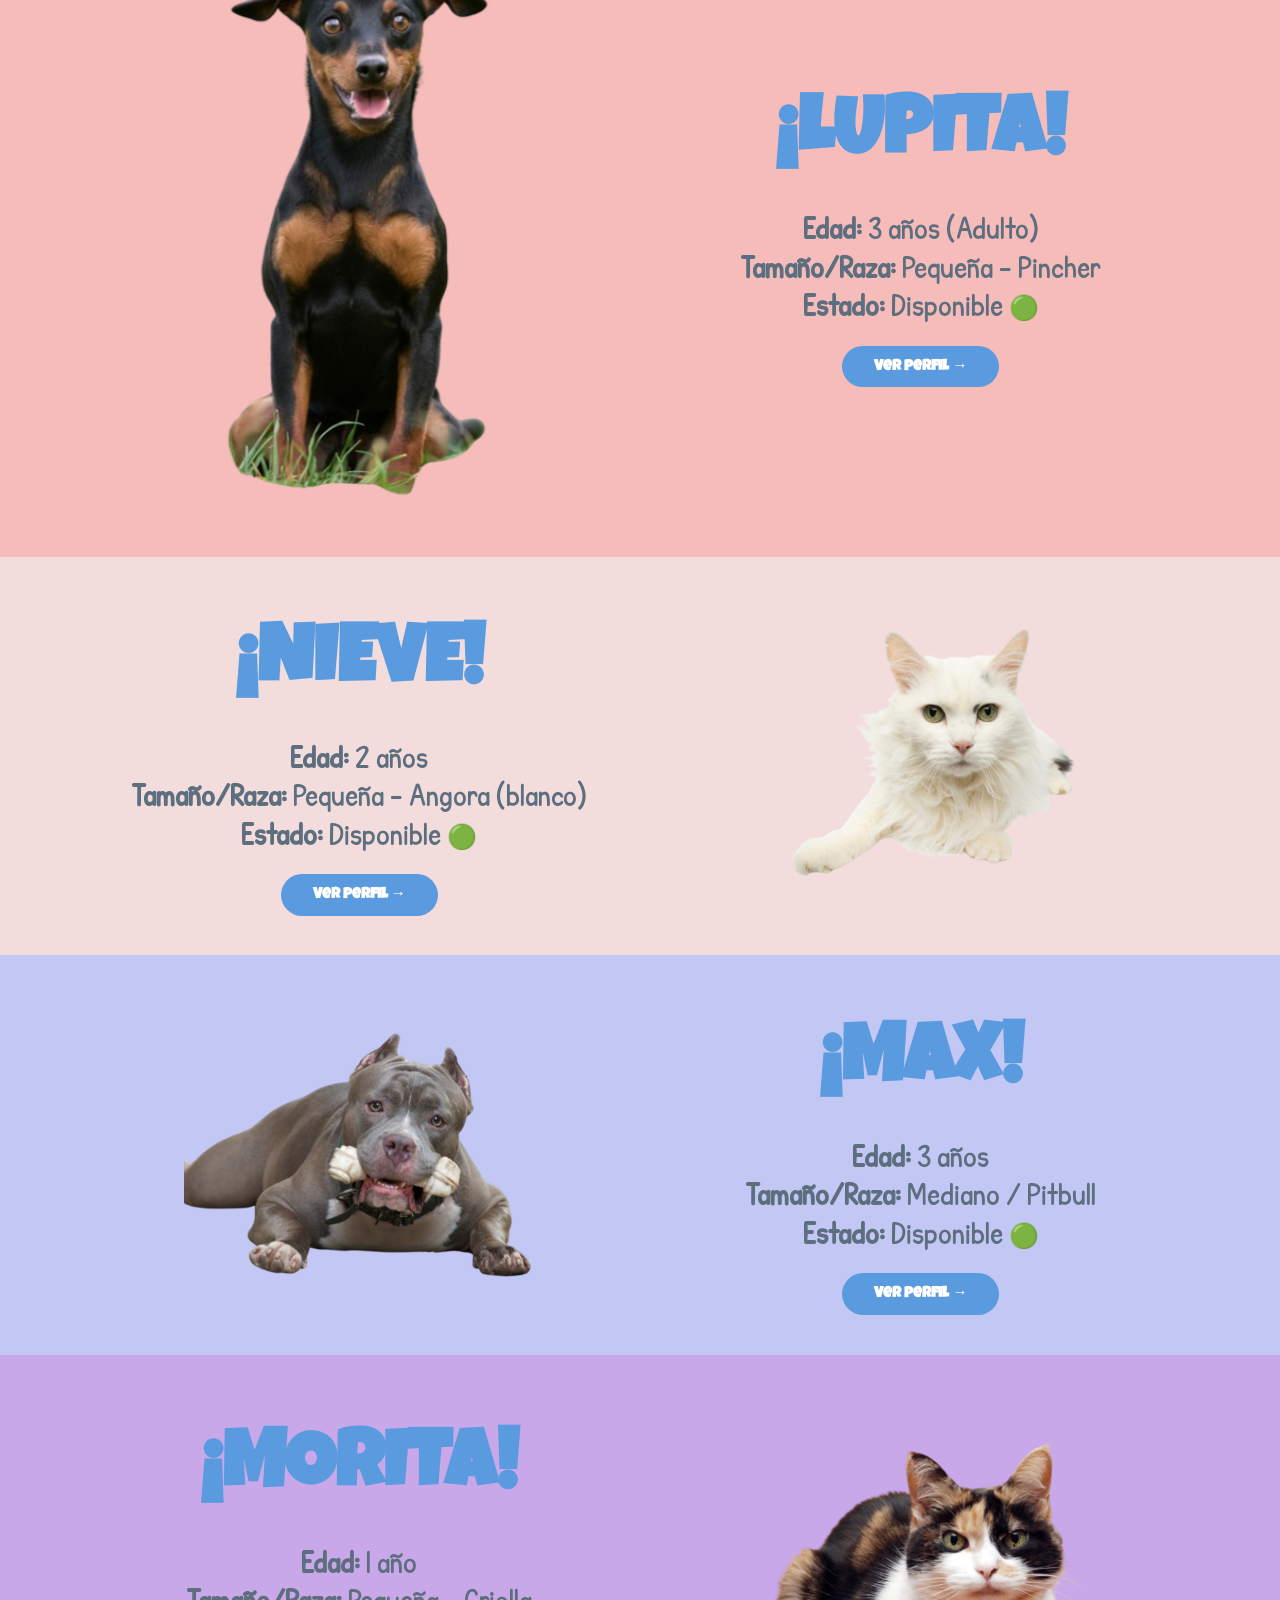
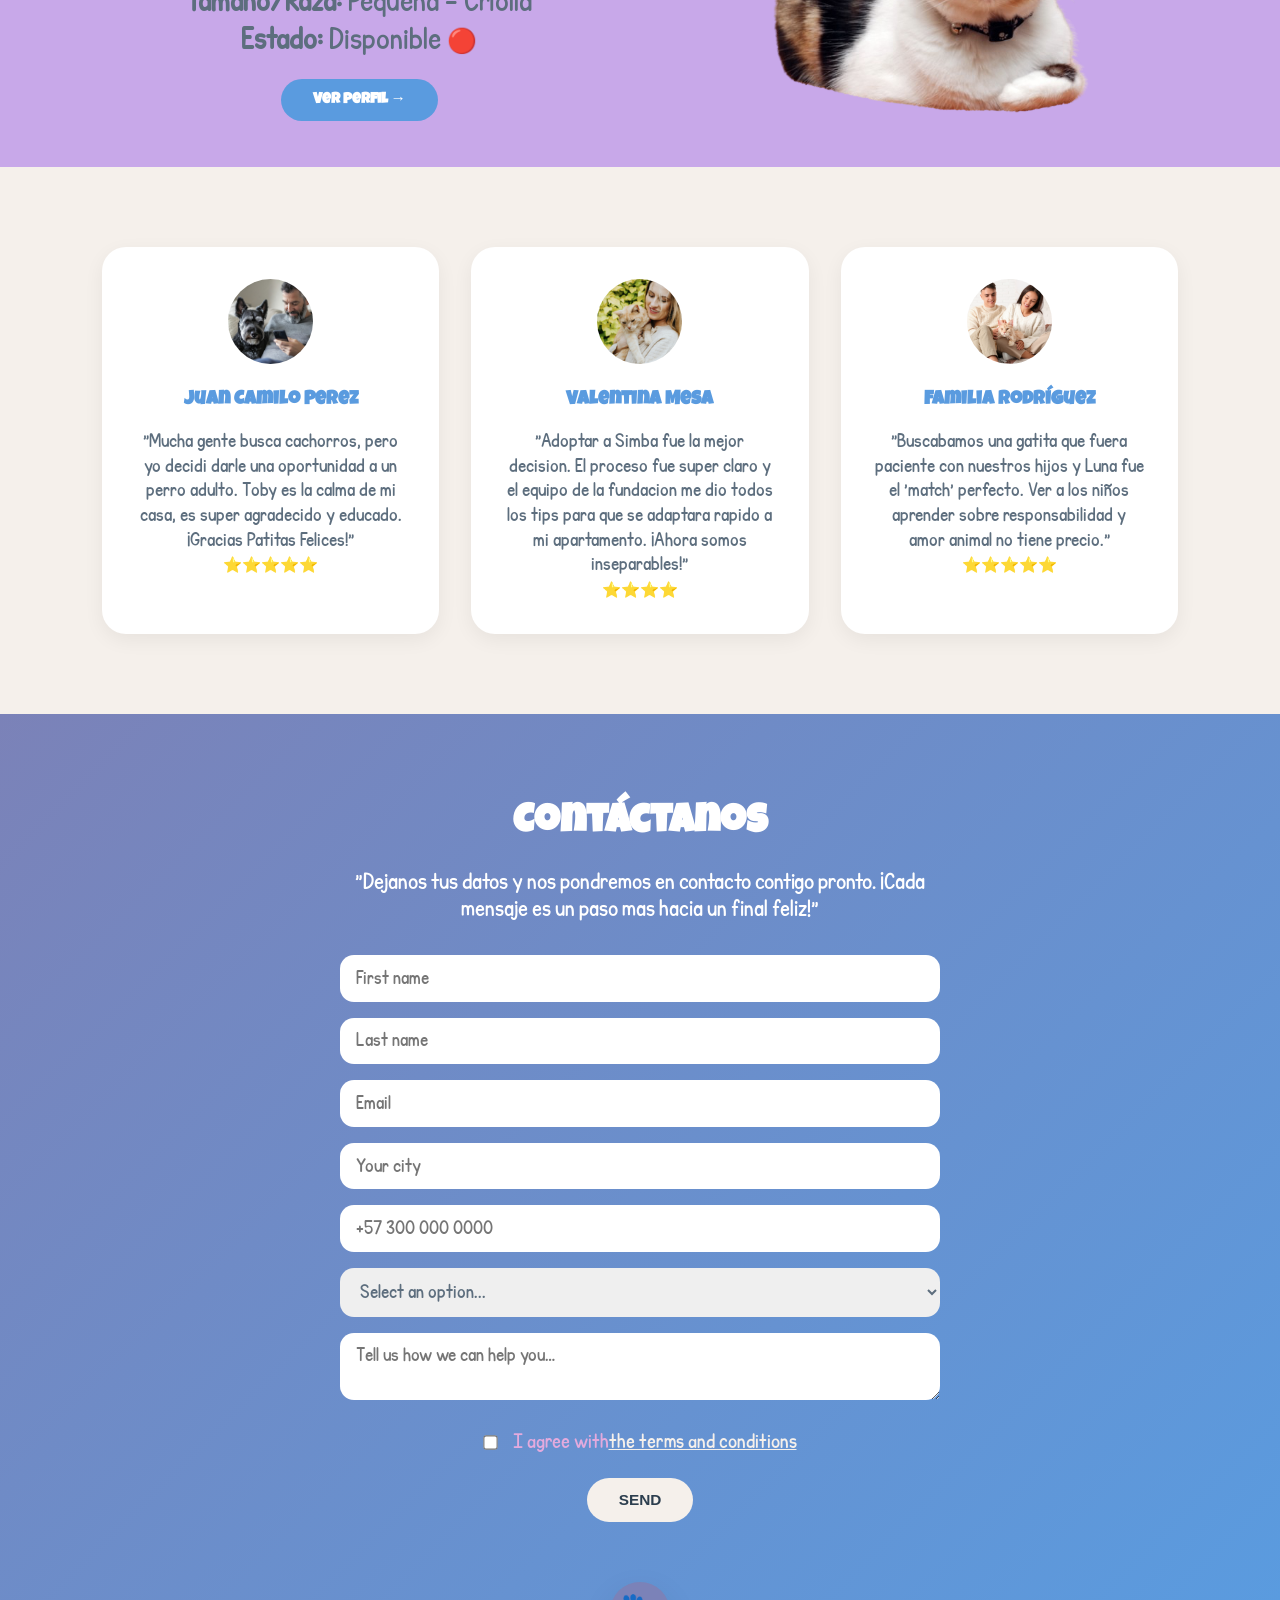
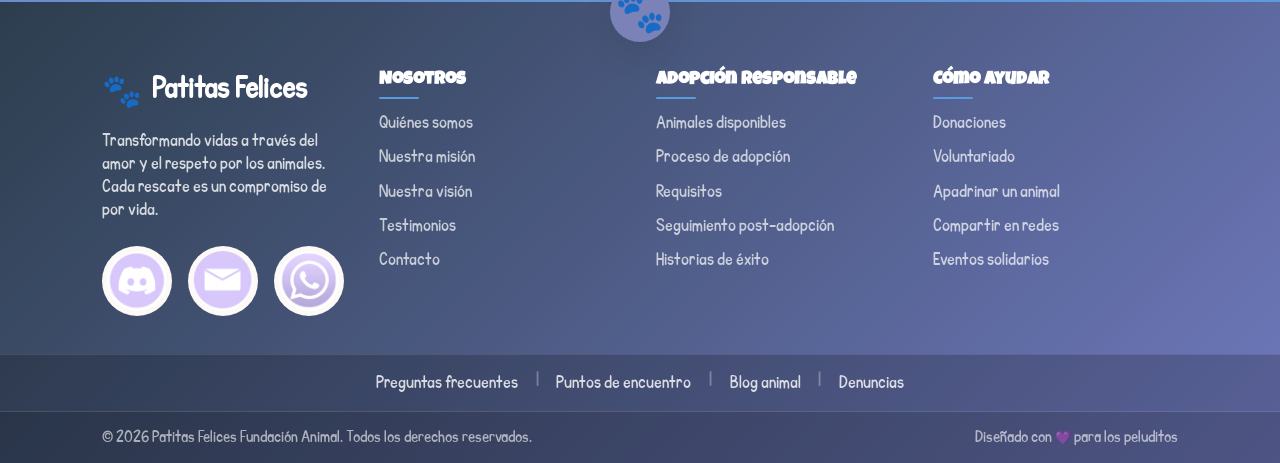
==== commit c4bb9e61: "refactor: add icons at the footer" ====
--- a/index.html
+++ b/index.html
@@ -28,7 +28,7 @@
                 <h1>Salvando huellas, uniendo hogares.</h1>
                 <p>Somos el puente entre un pasado dificil y un futuro lleno de amor. Cada colita moviendose es una
                     vida transformada.</p>
-                <button>More info</button>
+                <button><a href="#about" id="boton-about">More info</a></button>
             </div>
             <div id="perro-home"><img src="imagenes/img-home.png" alt=""></div>
         </section>
@@ -364,8 +364,8 @@
                     <select name="consulta" id="consulta" required>
                         <option value="" disabled selected>Select an option...</option>
                         <option value="Adopcion">🐾 Adopción</option>
-                        <option value="Donacion">💛 Donación</option>
-                        <option value="Voluntariado">🙌 Voluntariado</option>
+                        <option value="Donacion">🐶 Donación</option>
+                        <option value="Voluntariado">🦴 Voluntariado</option>
                         <option value="Info">ℹ️ Información general</option>
                         <option value="Otro">💬 Otro</option>
                     </select>
@@ -376,7 +376,7 @@
 
                 <div id="check">
                     <input type="checkbox" name="" id="checkbox" value="">
-                    <label for="checkbox">I agree with <span> the terms and conditions</span></label>
+                    <label for="checkbox"> I agree with <span>the terms and conditions</span> </label>
                 </div>
                 <input type="button" value="SEND" id="btn-contact">
             </article>
@@ -394,10 +394,9 @@
                     Cada rescate es un compromiso de por vida.
                 </p>
                 <div class="footer-redes">
-                    <a href="#" class="red-social">📘</a>
-                    <a href="#" class="red-social">📸</a>
-                    <a href="#" class="red-social">🐦</a>
-                    <a href="#" class="red-social">📹</a>
+                    <a href="#" class="red-social"><img src="imagenes/discord.png" alt="discord"></a>
+                    <a href="#" class="red-social"><img src="imagenes/email.png" alt="gmail"></a>
+                    <a href="#" class="red-social"><img src="imagenes/wpp.png" alt="whatsapp"></a>
                 </div>
             </div>
 
@@ -447,7 +446,7 @@
         <div class="footer-bottom">
             <div class="footer-bottom-container">
                 <p>&copy; 2026 Patitas Felices Fundación Animal. Todos los derechos reservados.</p>
-                <p class="footer-dev">Diseñado con ❤️ para los peluditos</p>
+                <p class="footer-dev">Diseñado con 💜 para los peluditos</p>
             </div>
         </div>
     </footer>    
--- a/style.css
+++ b/style.css
@@ -211,6 +211,10 @@
 #home button{
     font-family: 'parrafos';
 }
+#home a {
+    color: var(--blanco);
+    text-decoration: none;
+}
 
 #estadisticas {
     display: flex;
@@ -847,7 +851,8 @@
     gap: 0.5rem;
 }
 
-#check{    font-family: 'parrafos';
+#check{    
+    font-family: 'parrafos';
     color: #e3aadd;
 }
 #contact input:not([type="checkbox"]):not([type="button"]) {
@@ -941,6 +946,9 @@
     background: var(--cardo);
     transform: translateY(-2px);
 }
+#btn-contacto{
+    font-family: 'parrafos';
+}
 
 footer {
     background: linear-gradient(135deg, var(--texto-profundo) 0%, #6f79bd 100%);
@@ -963,7 +971,7 @@
     align-items: center;
     justify-content: center;
     box-shadow: var(--sombra-natural);
-    background: var(--mar);
+    background: var(--cielo);
     color: var(--blanco);
 }
 
@@ -1009,18 +1017,13 @@
     flex-wrap: wrap;
 }
 
-.red-social {
-    width: 38px;
-    height: 38px;
-    background: rgba(255, 255, 255, 0.1);
-    border-radius: 50%;
-    display: flex;
-    align-items: center;
-    justify-content: center;
-    text-decoration: none;
-    color: var(--blanco);
-    transition: all 0.3s;
-    font-size: 1.2rem;
+.red-social img {
+    width: 70px;        
+    height: 70px;       
+    object-fit: cover;  
+    border-radius: 50%; 
+    padding: 5px;
+    background: var(--fondo-calido);
 }
 
 .red-social:hover {
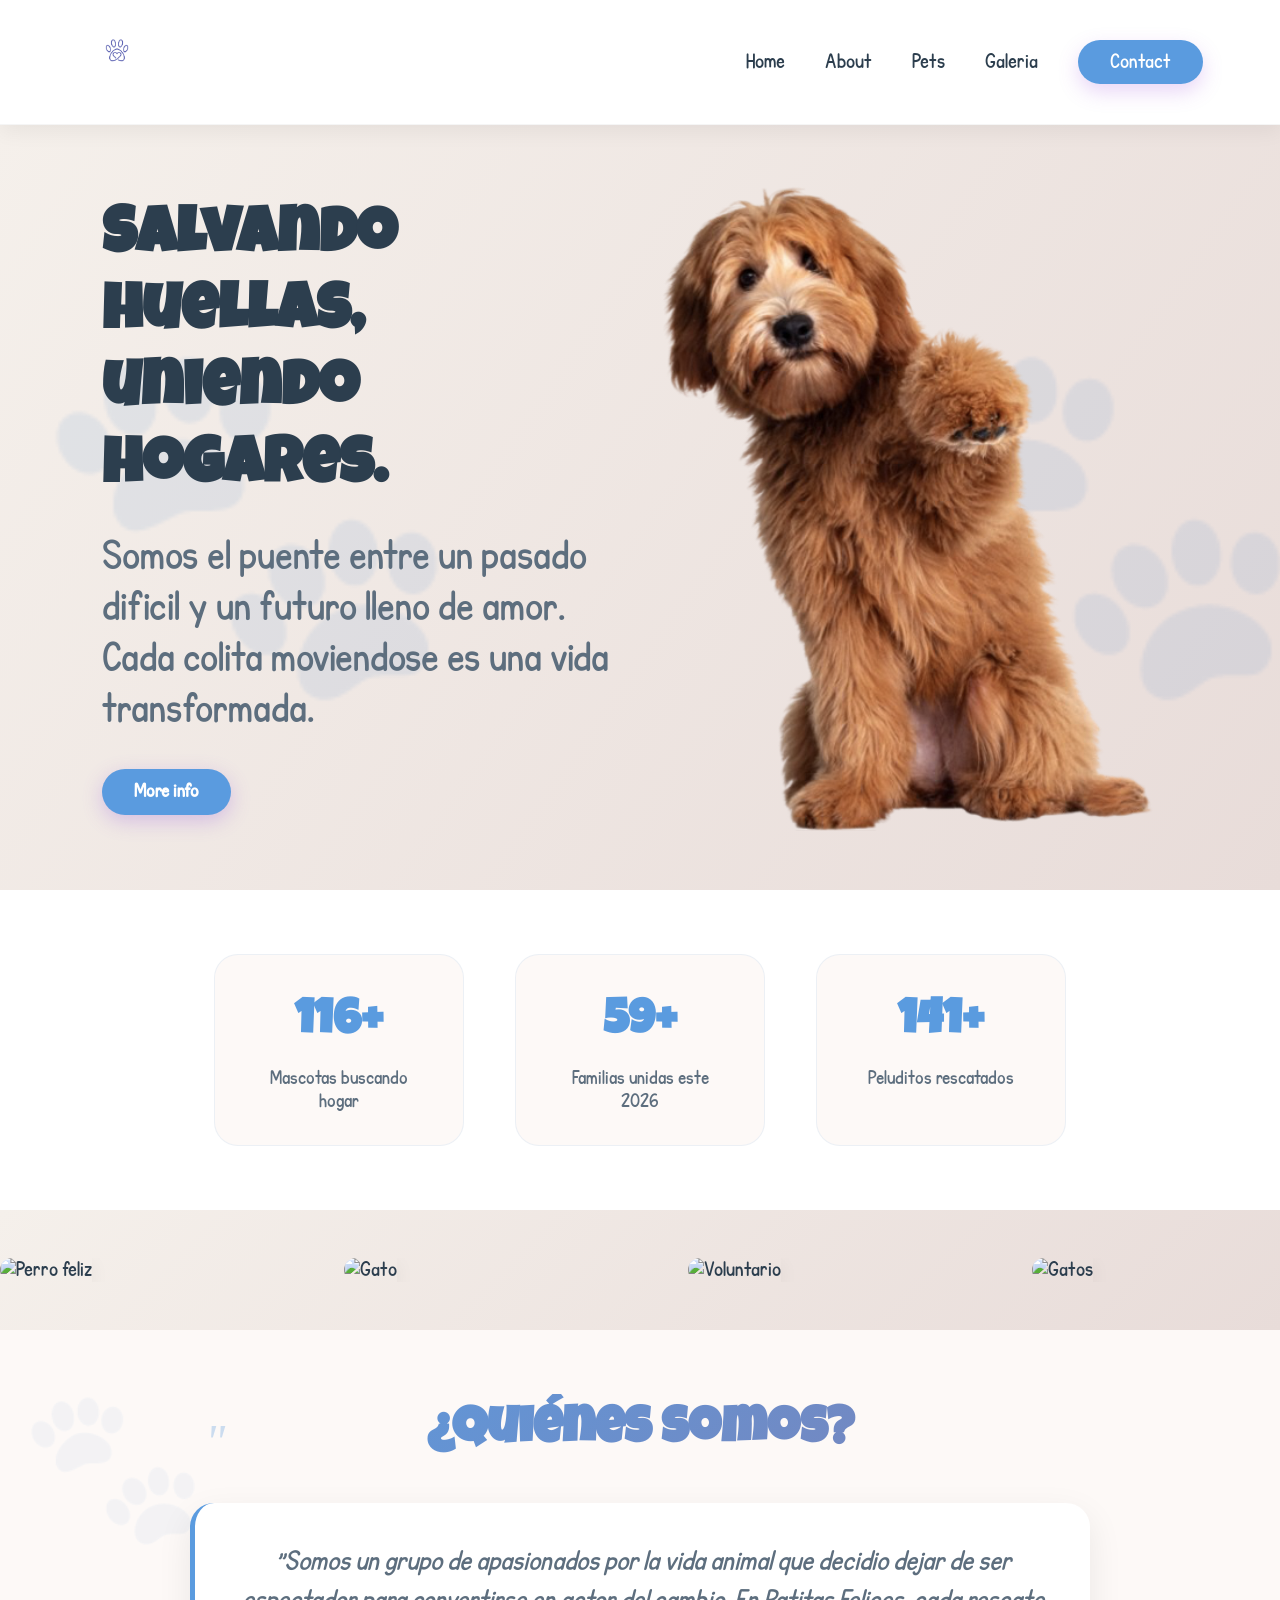
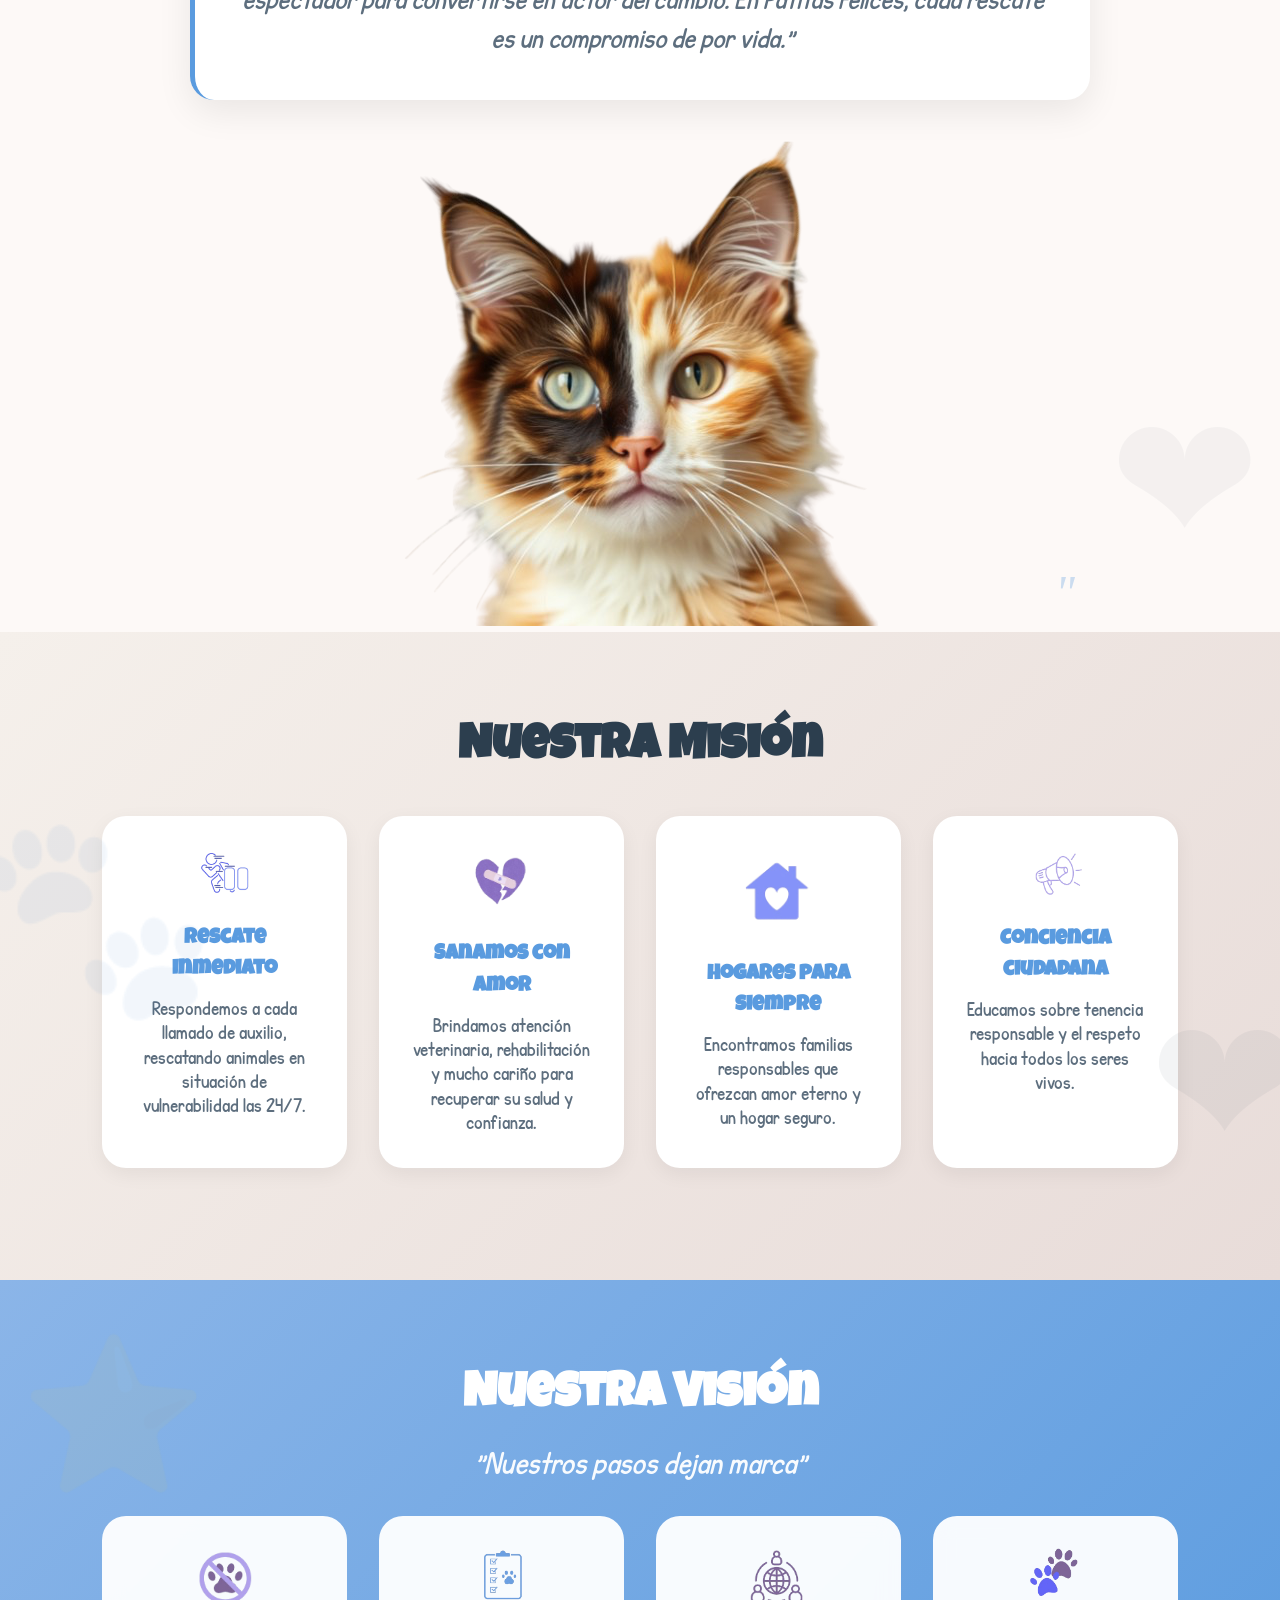
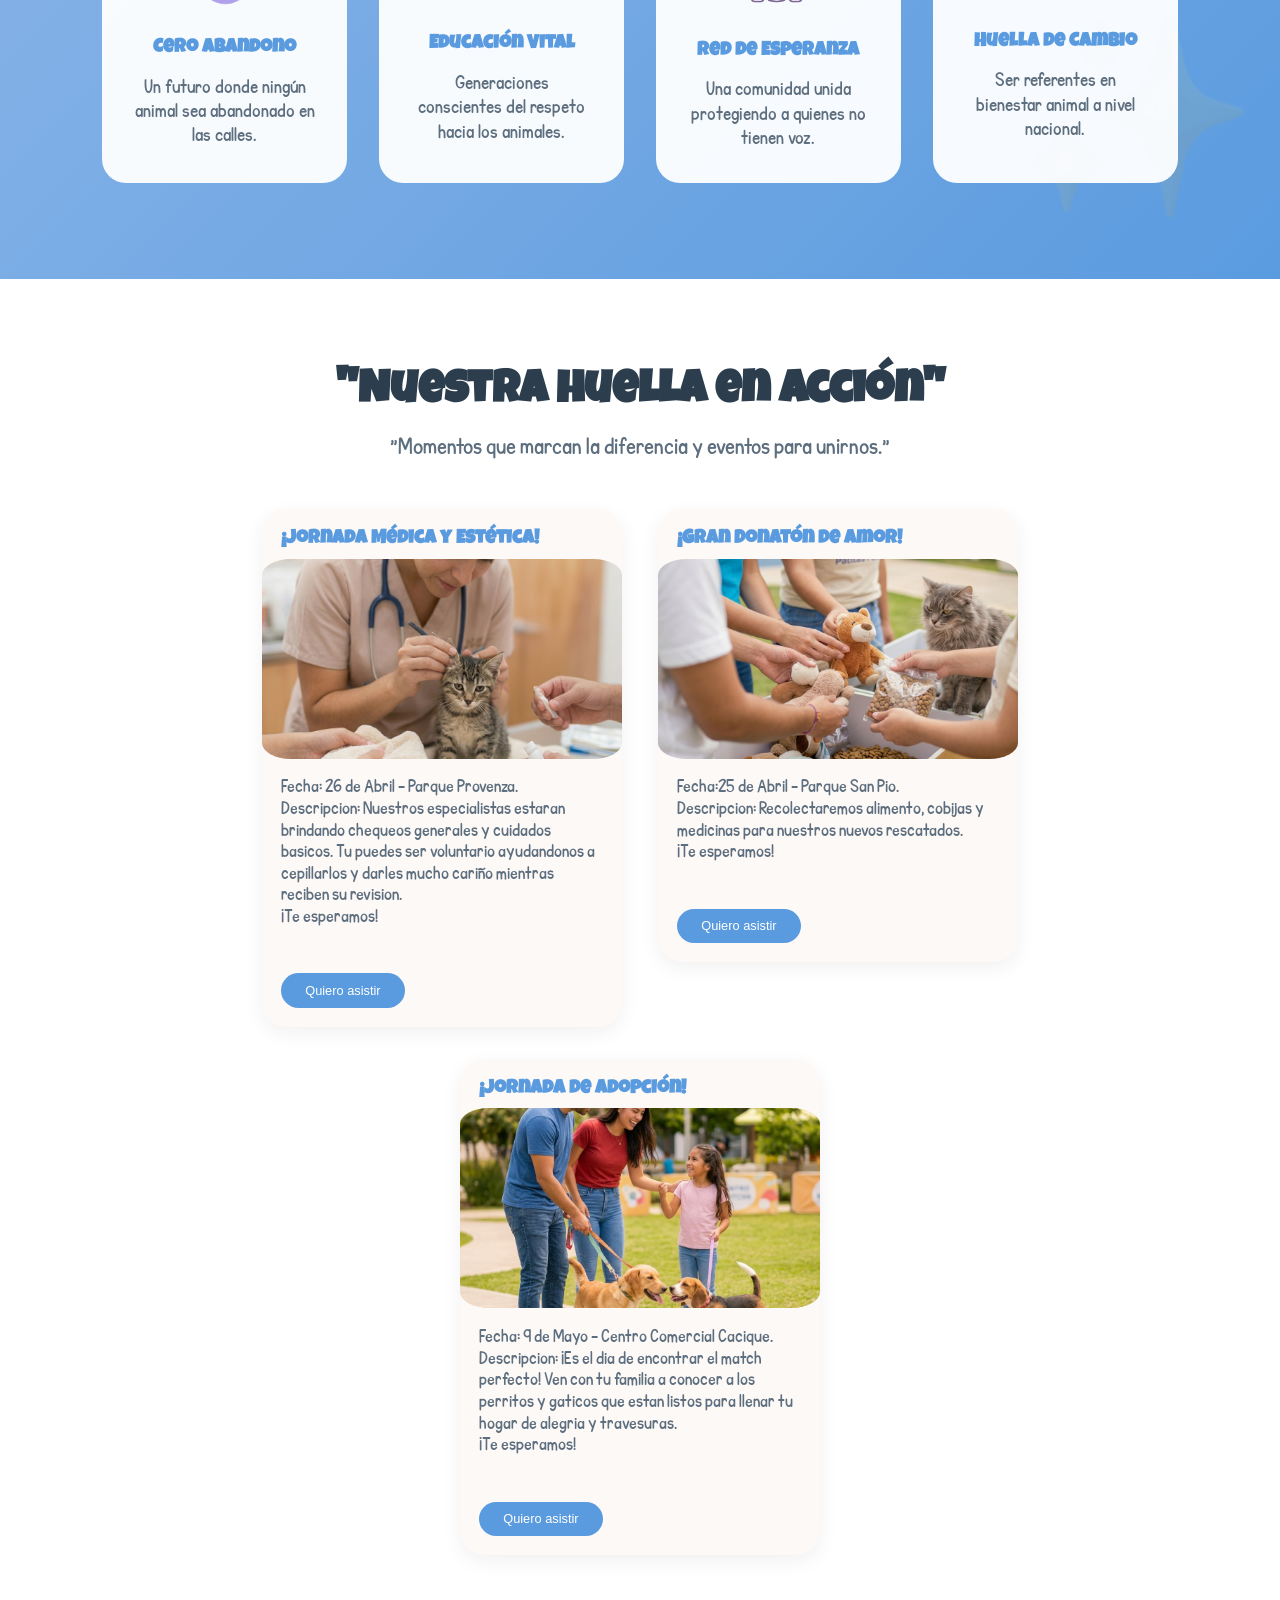
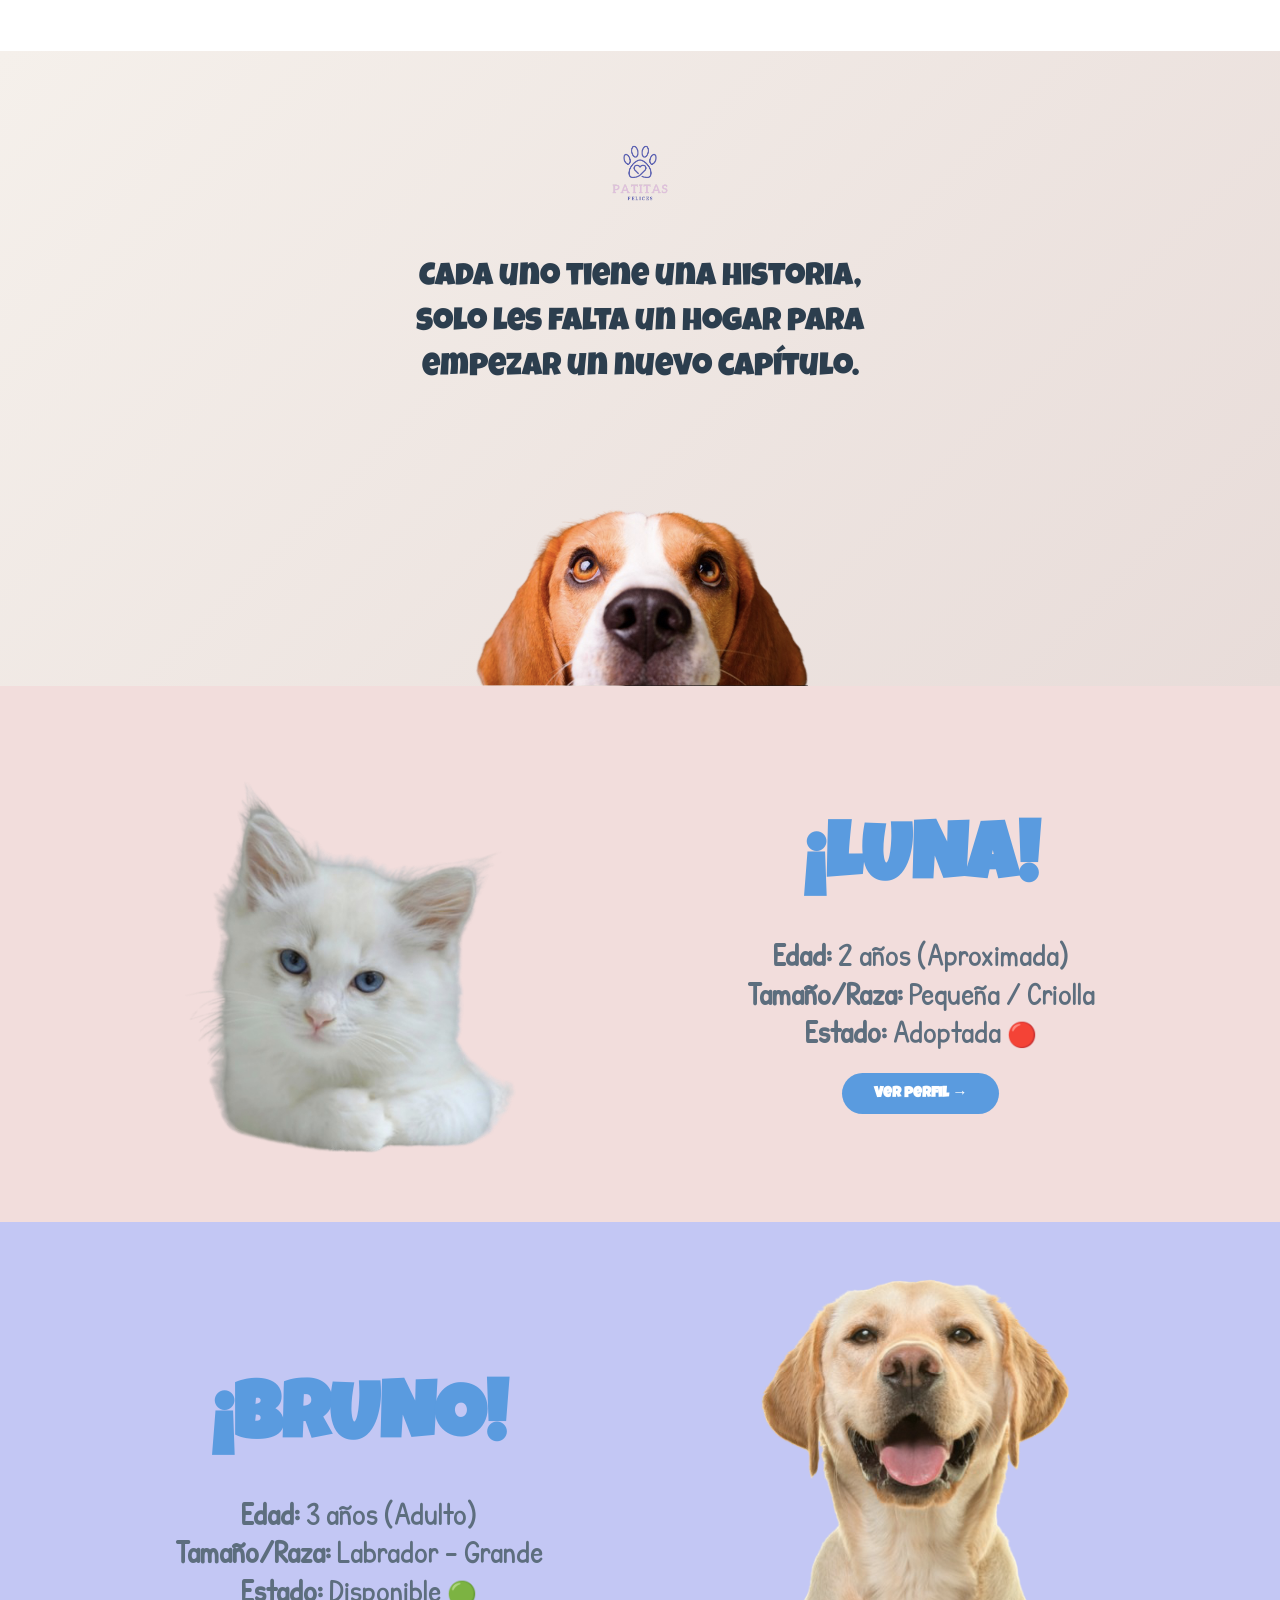
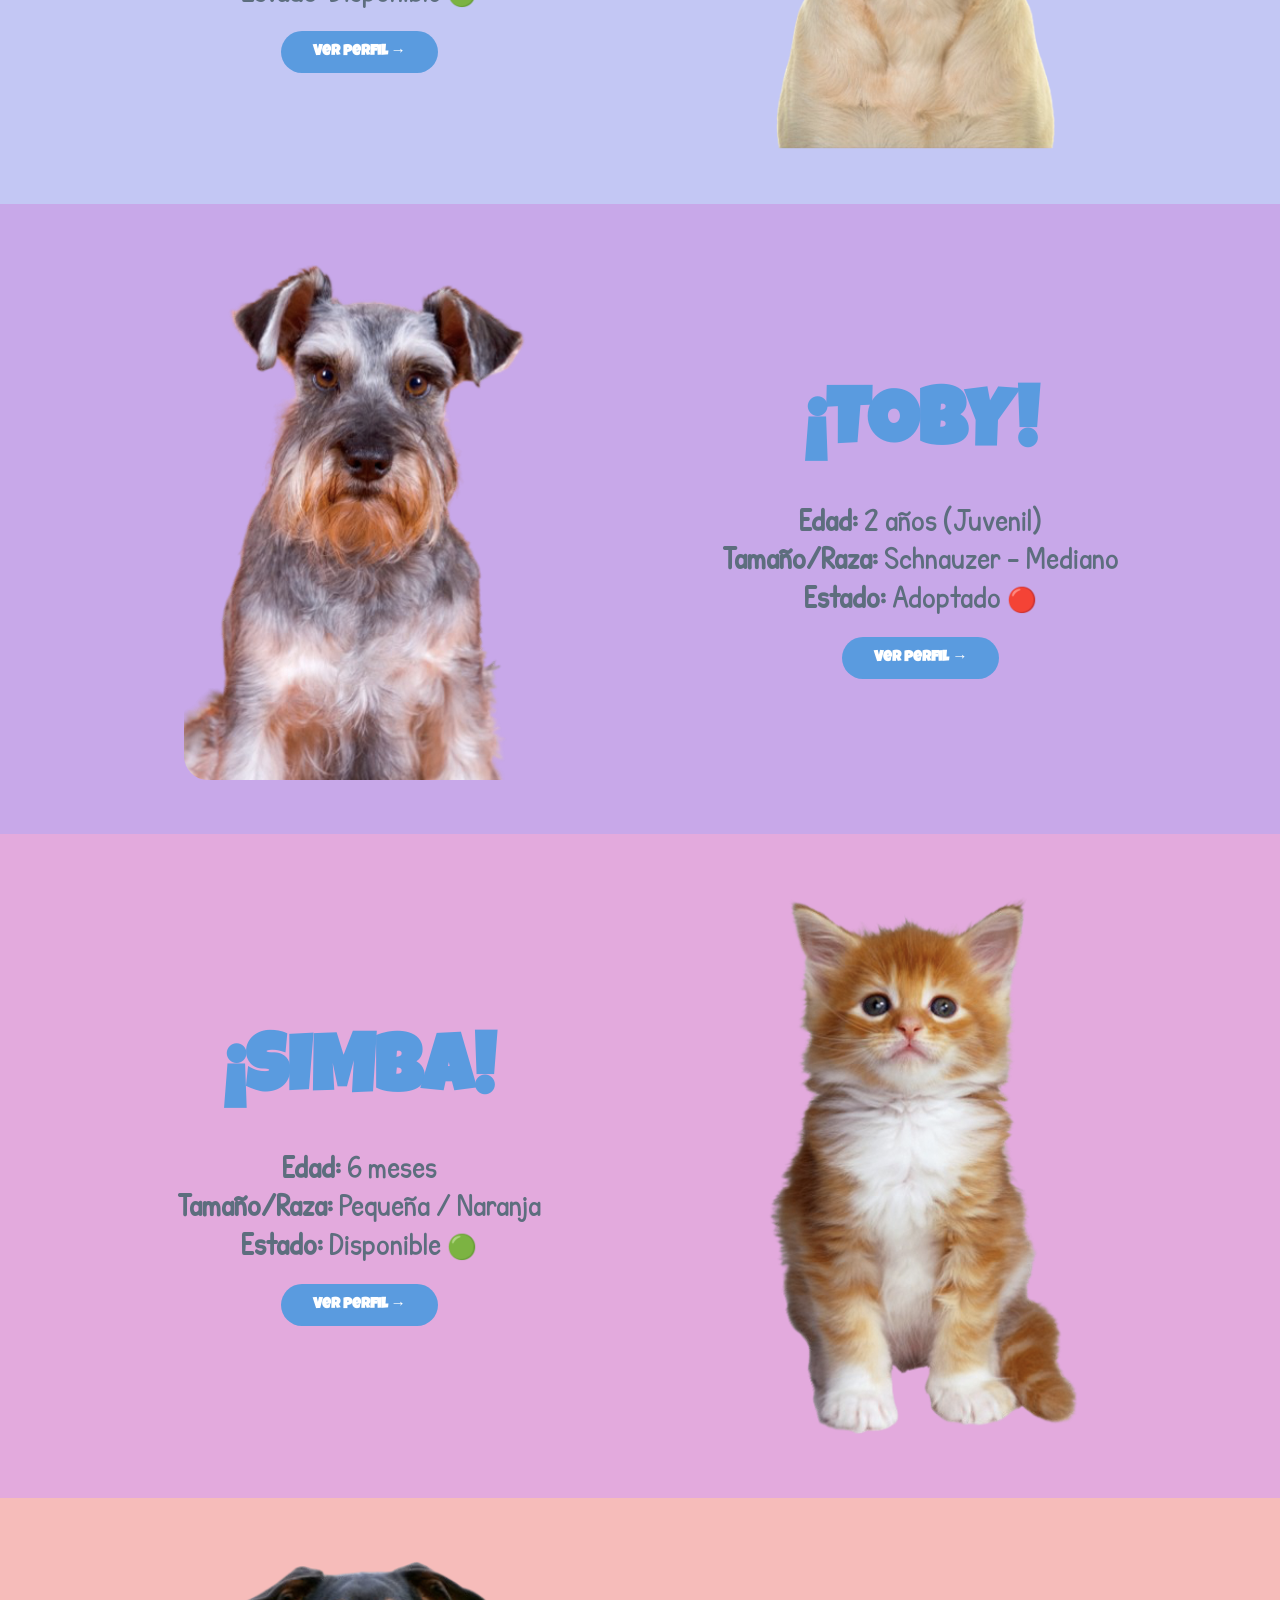
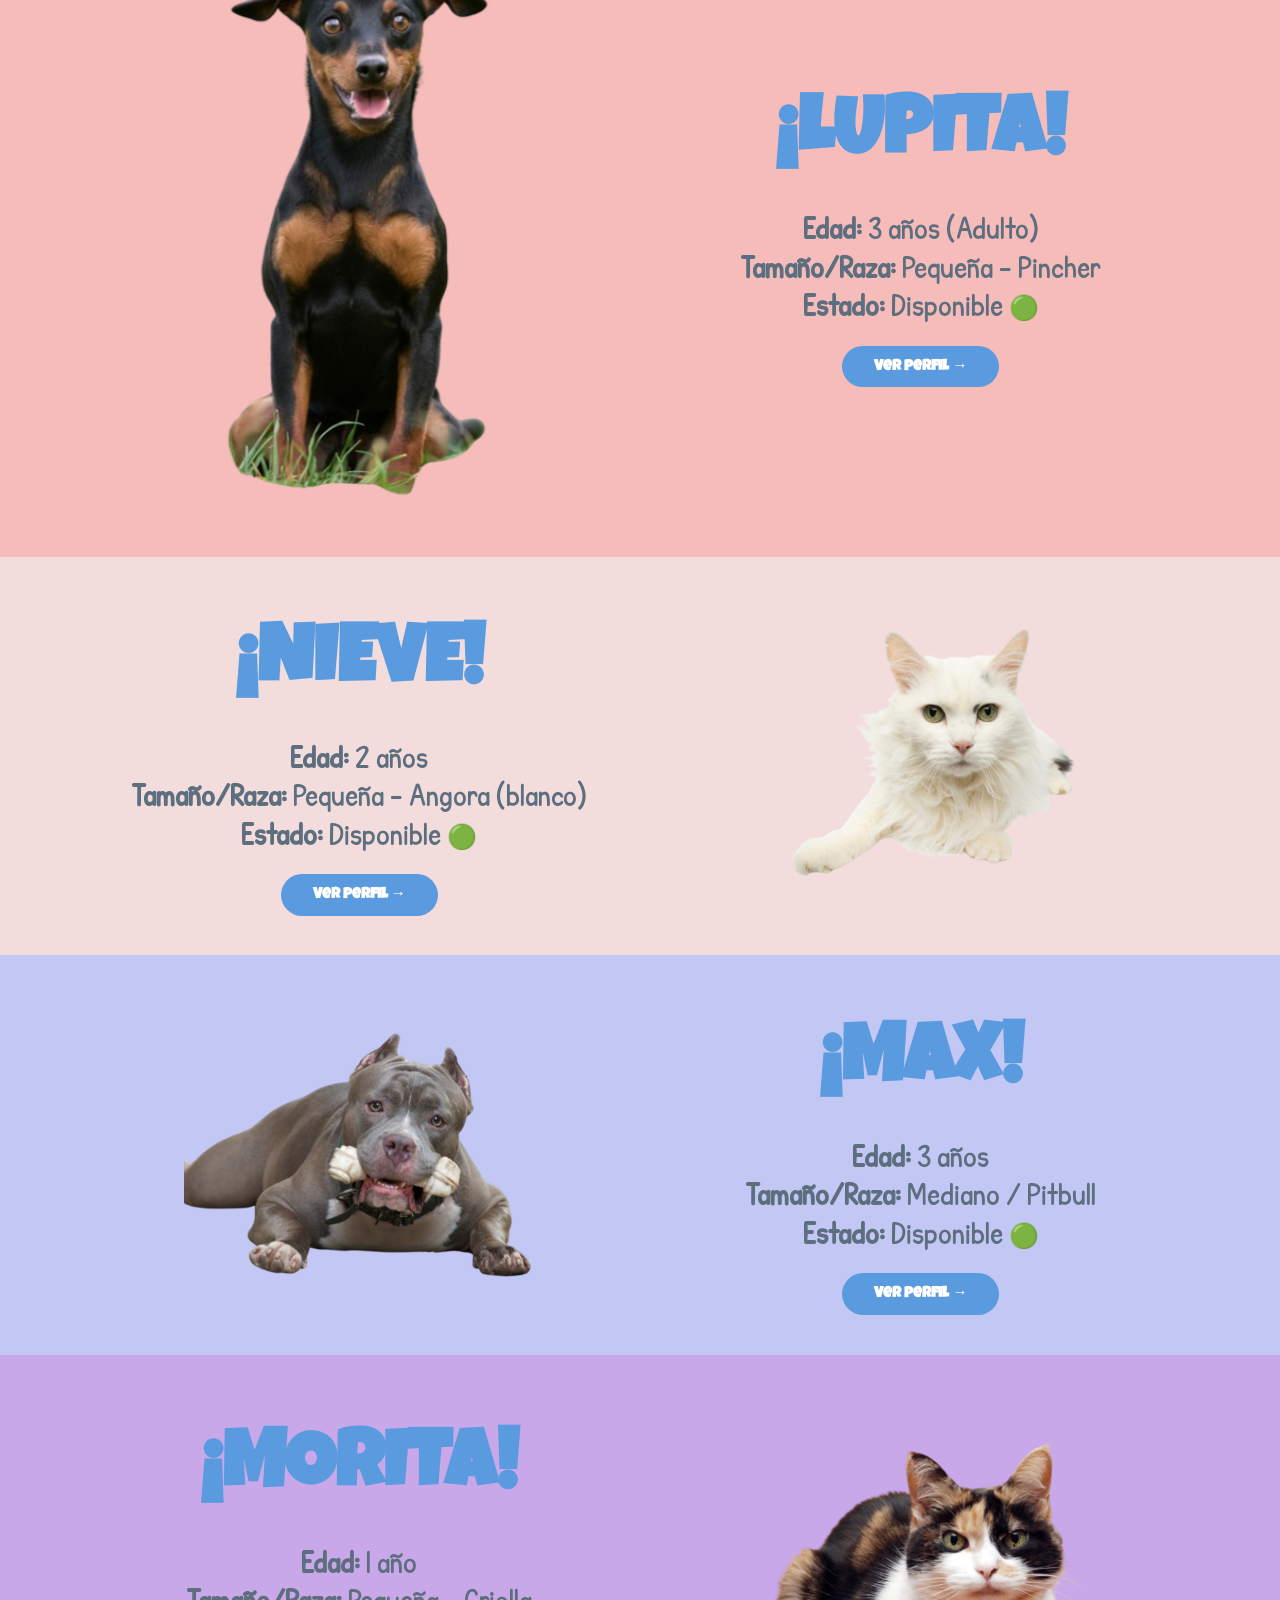
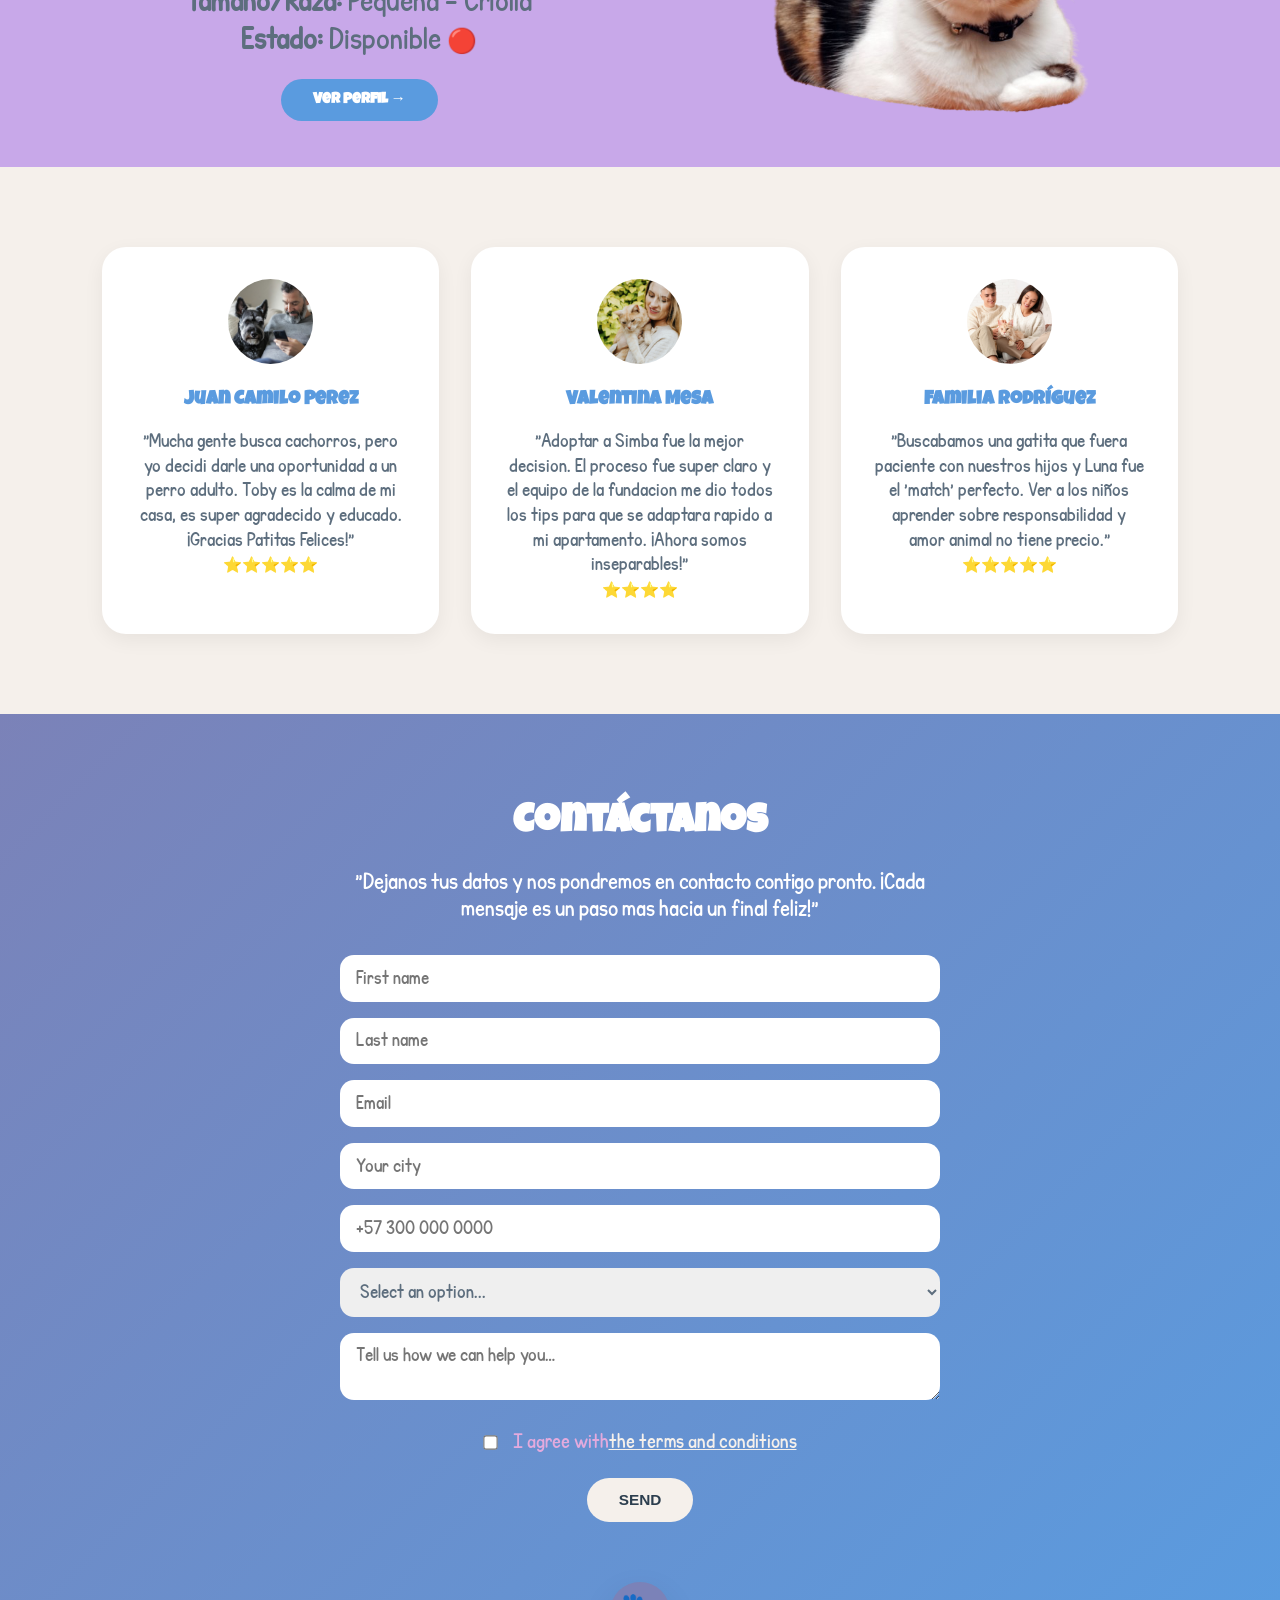
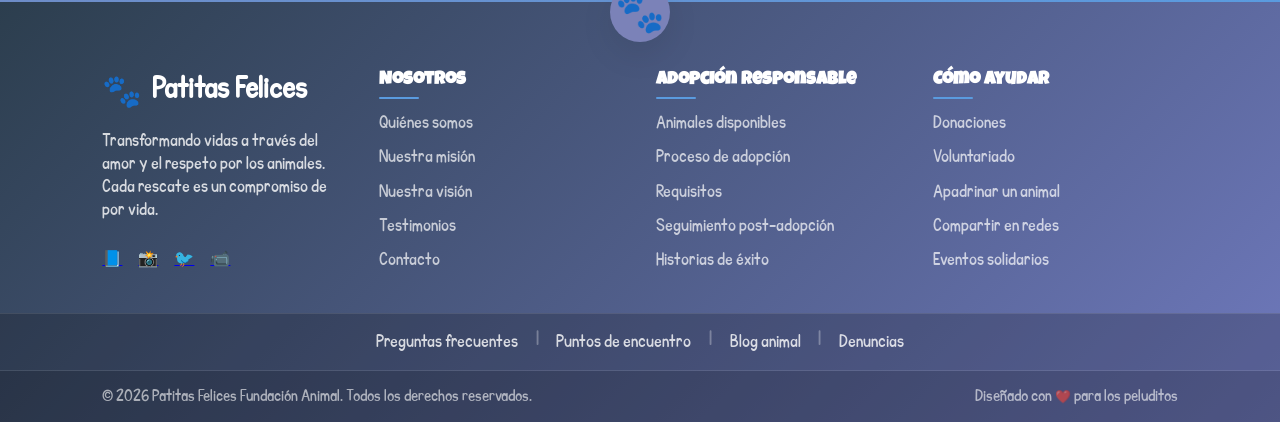
==== commit 3b67add0: "Examen" ====
--- a/index.html
+++ b/index.html
@@ -18,6 +18,7 @@
                 <li><a href="#home">Home</a></li>
                 <li><a href="#about">About</a></li>
                 <li><a href="#catalogo">Pets</a></li>
+                <li><a href="Examen.html">Galeria</a></li>
                 <li id="boton-contato"><a href="#contact">Contact</a></li>
             </ul>
         </nav>
@@ -28,7 +29,7 @@
                 <h1>Salvando huellas, uniendo hogares.</h1>
                 <p>Somos el puente entre un pasado dificil y un futuro lleno de amor. Cada colita moviendose es una
                     vida transformada.</p>
-                <button><a href="#about" id="boton-about">More info</a></button>
+                <button>More info</button>
             </div>
             <div id="perro-home"><img src="imagenes/img-home.png" alt=""></div>
         </section>
@@ -364,8 +365,8 @@
                     <select name="consulta" id="consulta" required>
                         <option value="" disabled selected>Select an option...</option>
                         <option value="Adopcion">🐾 Adopción</option>
-                        <option value="Donacion">🐶 Donación</option>
-                        <option value="Voluntariado">🦴 Voluntariado</option>
+                        <option value="Donacion">💛 Donación</option>
+                        <option value="Voluntariado">🙌 Voluntariado</option>
                         <option value="Info">ℹ️ Información general</option>
                         <option value="Otro">💬 Otro</option>
                     </select>
@@ -376,7 +377,7 @@
 
                 <div id="check">
                     <input type="checkbox" name="" id="checkbox" value="">
-                    <label for="checkbox"> I agree with <span>the terms and conditions</span> </label>
+                    <label for="checkbox">I agree with <span> the terms and conditions</span></label>
                 </div>
                 <input type="button" value="SEND" id="btn-contact">
             </article>
@@ -394,9 +395,10 @@
                     Cada rescate es un compromiso de por vida.
                 </p>
                 <div class="footer-redes">
-                    <a href="#" class="red-social"><img src="imagenes/discord.png" alt="discord"></a>
-                    <a href="#" class="red-social"><img src="imagenes/email.png" alt="gmail"></a>
-                    <a href="#" class="red-social"><img src="imagenes/wpp.png" alt="whatsapp"></a>
+                    <a href="#" class="red-social">📘</a>
+                    <a href="#" class="red-social">📸</a>
+                    <a href="#" class="red-social">🐦</a>
+                    <a href="#" class="red-social">📹</a>
                 </div>
             </div>
 
@@ -446,7 +448,7 @@
         <div class="footer-bottom">
             <div class="footer-bottom-container">
                 <p>&copy; 2026 Patitas Felices Fundación Animal. Todos los derechos reservados.</p>
-                <p class="footer-dev">Diseñado con 💜 para los peluditos</p>
+                <p class="footer-dev">Diseñado con ❤️ para los peluditos</p>
             </div>
         </div>
     </footer>    
